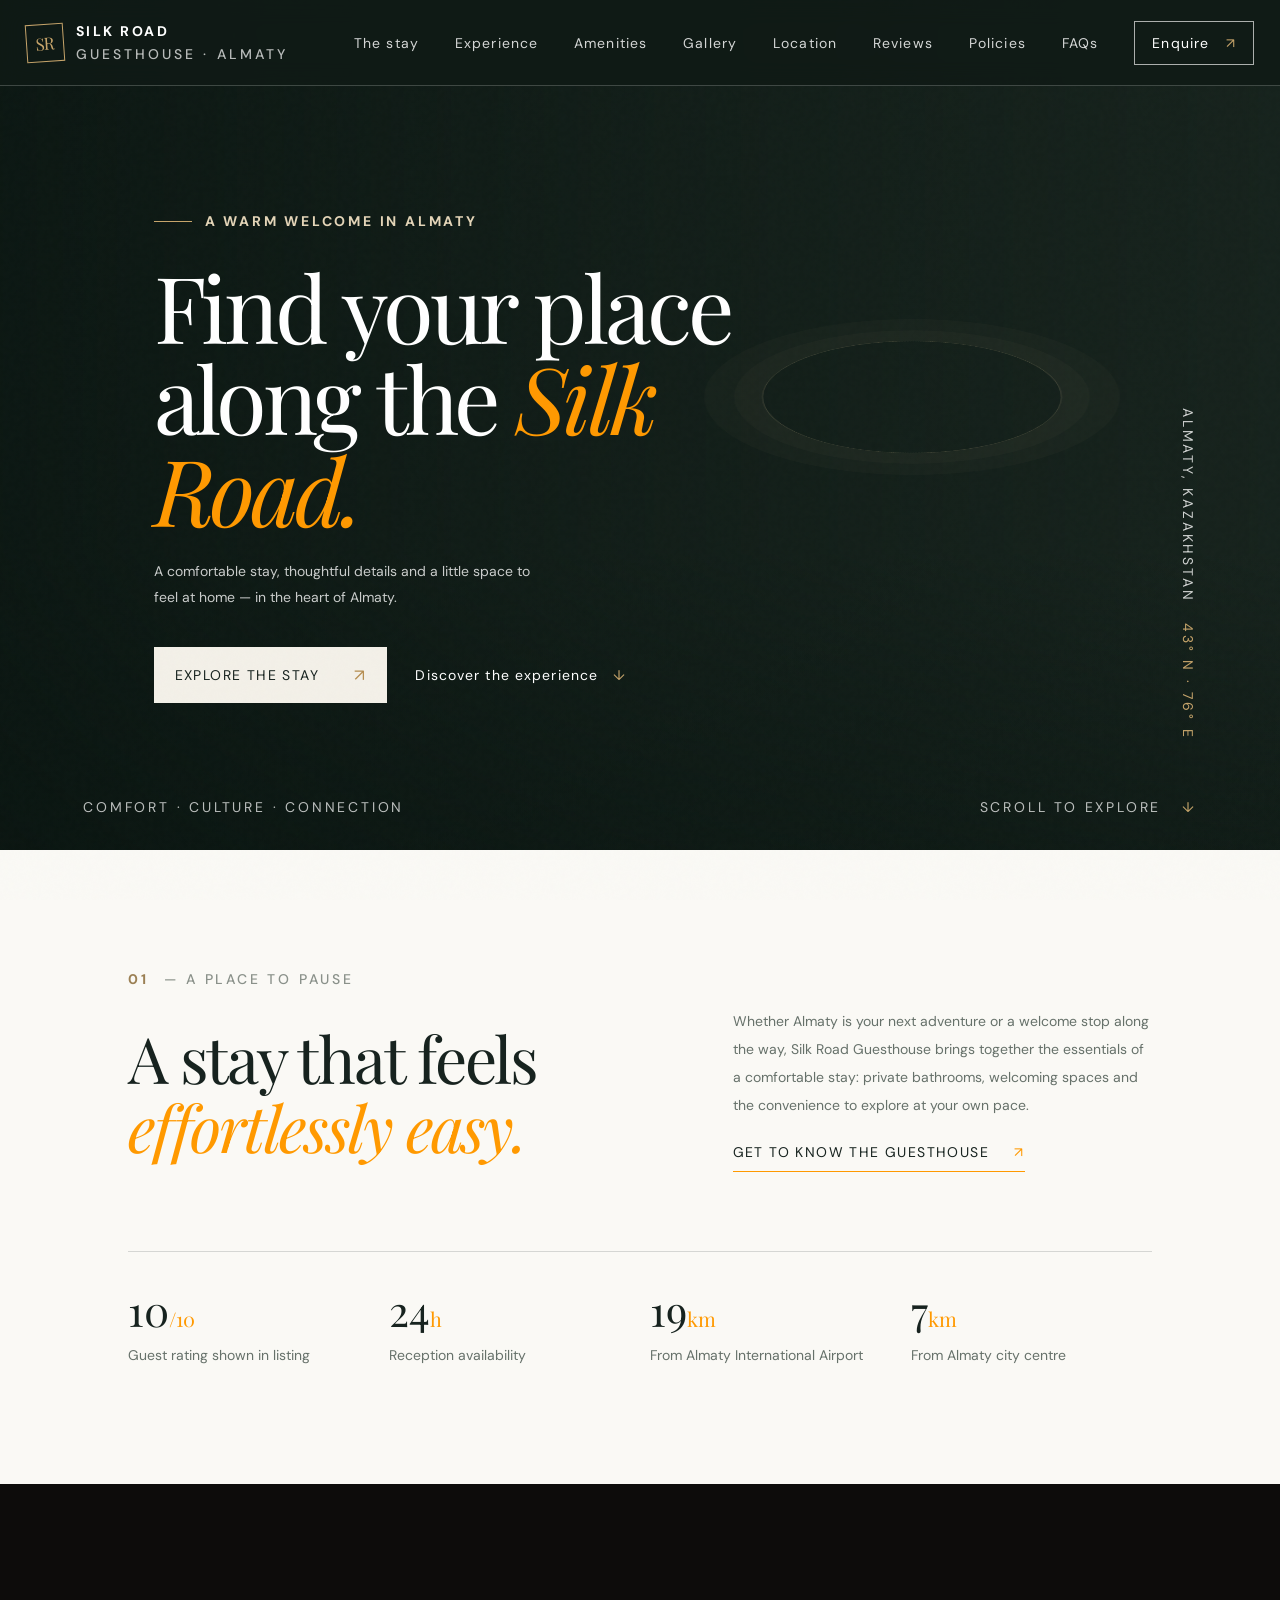
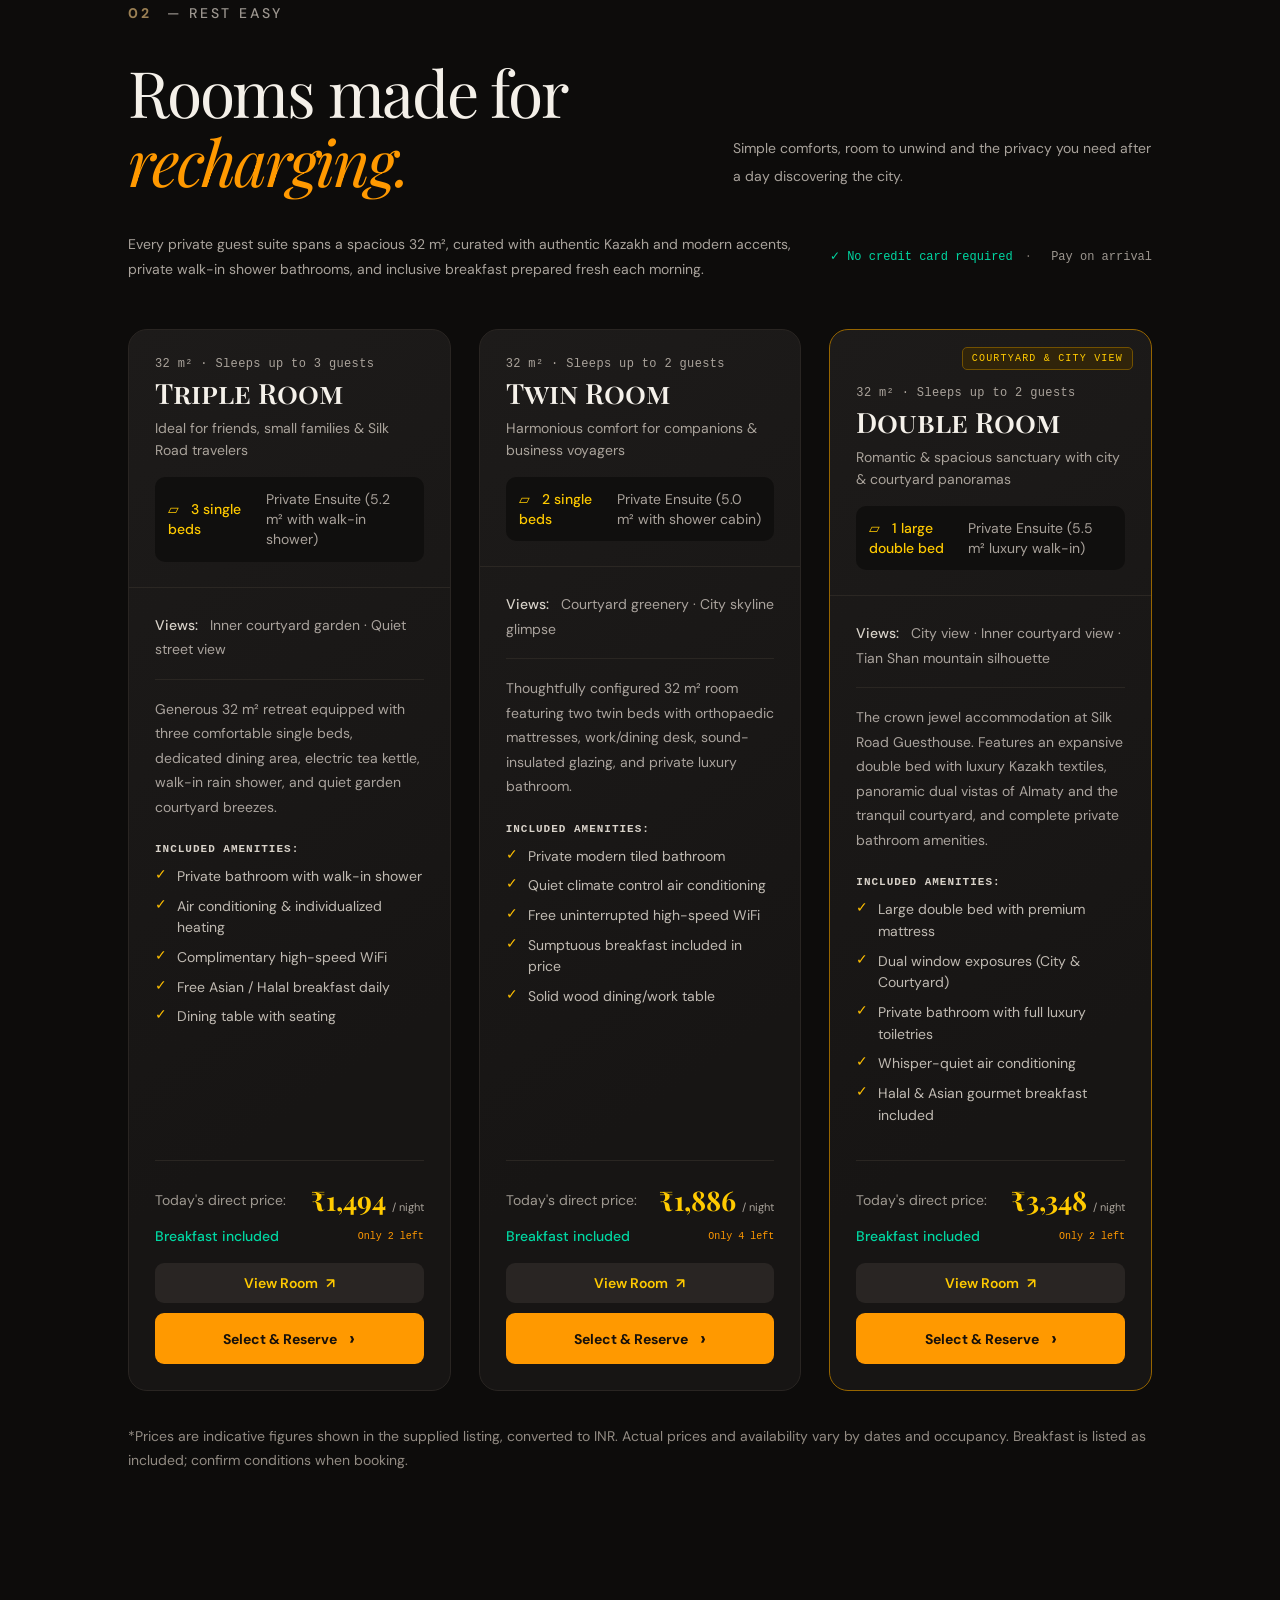
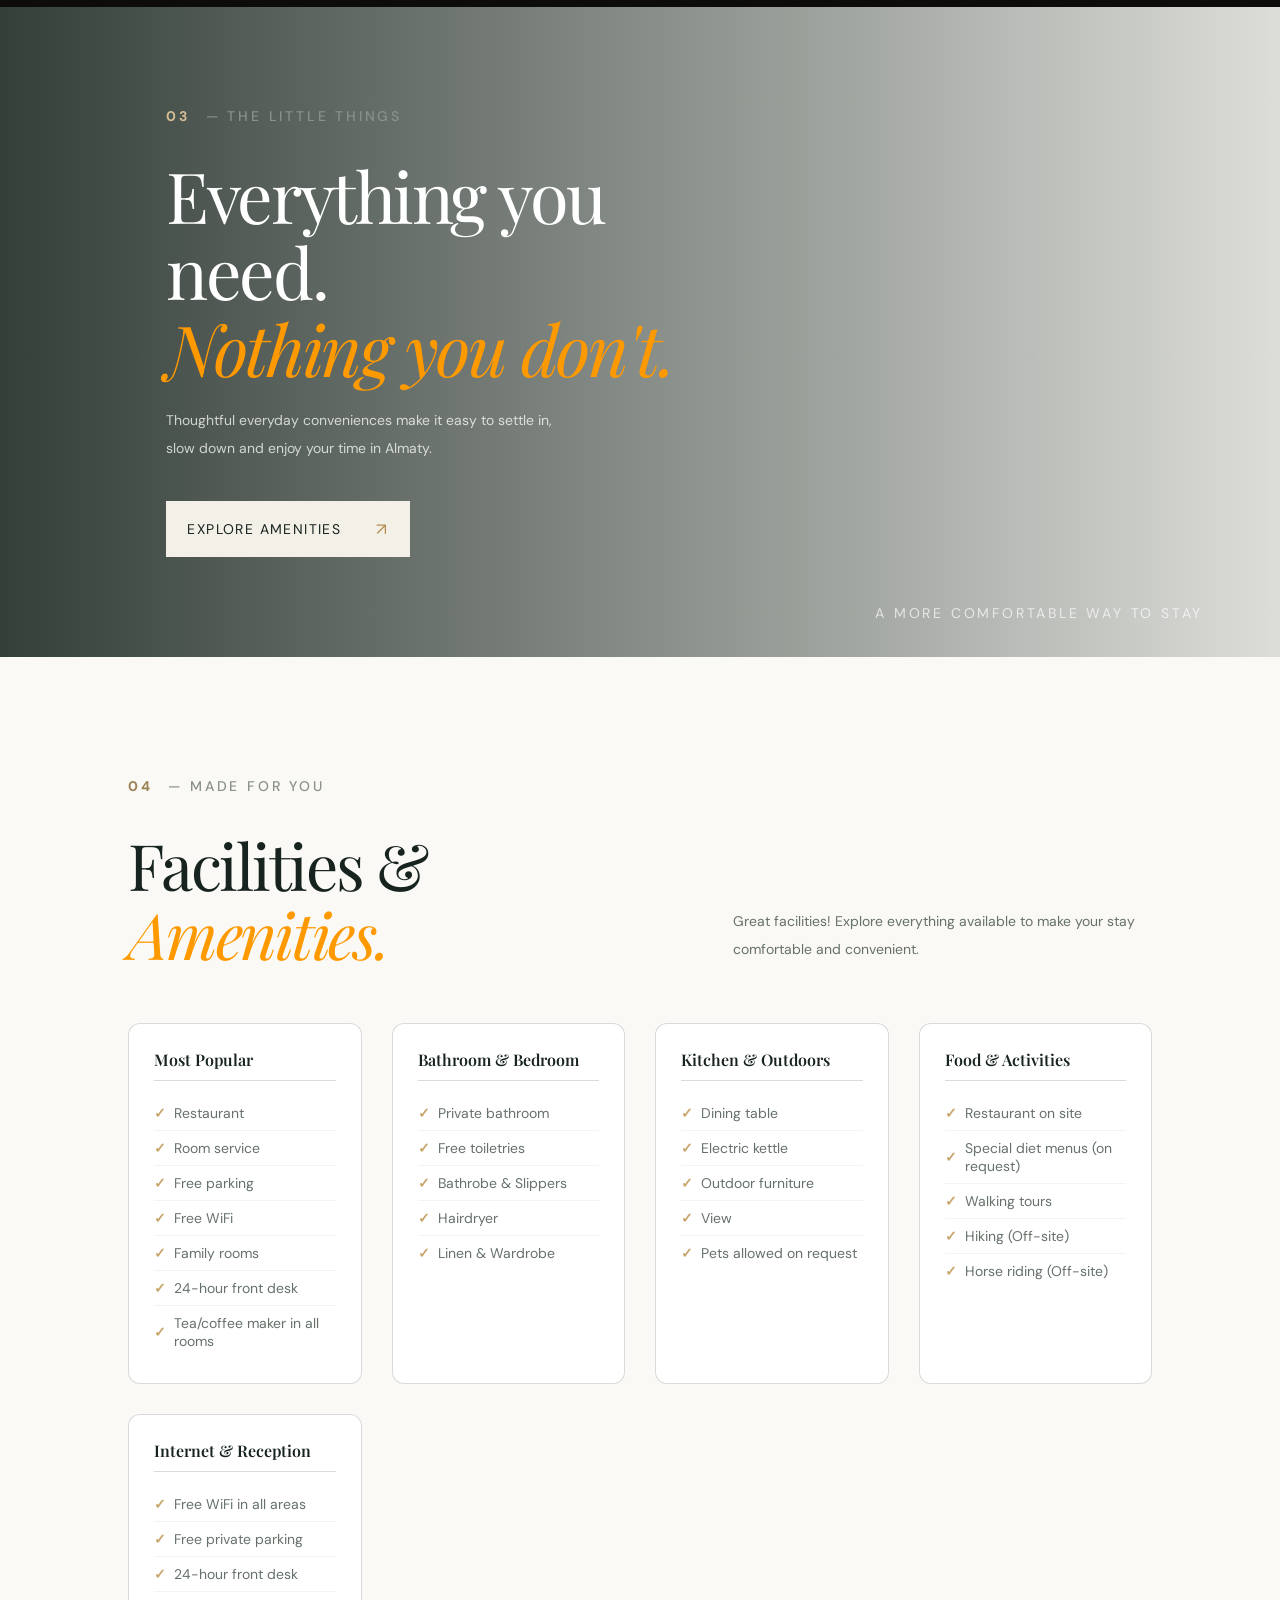
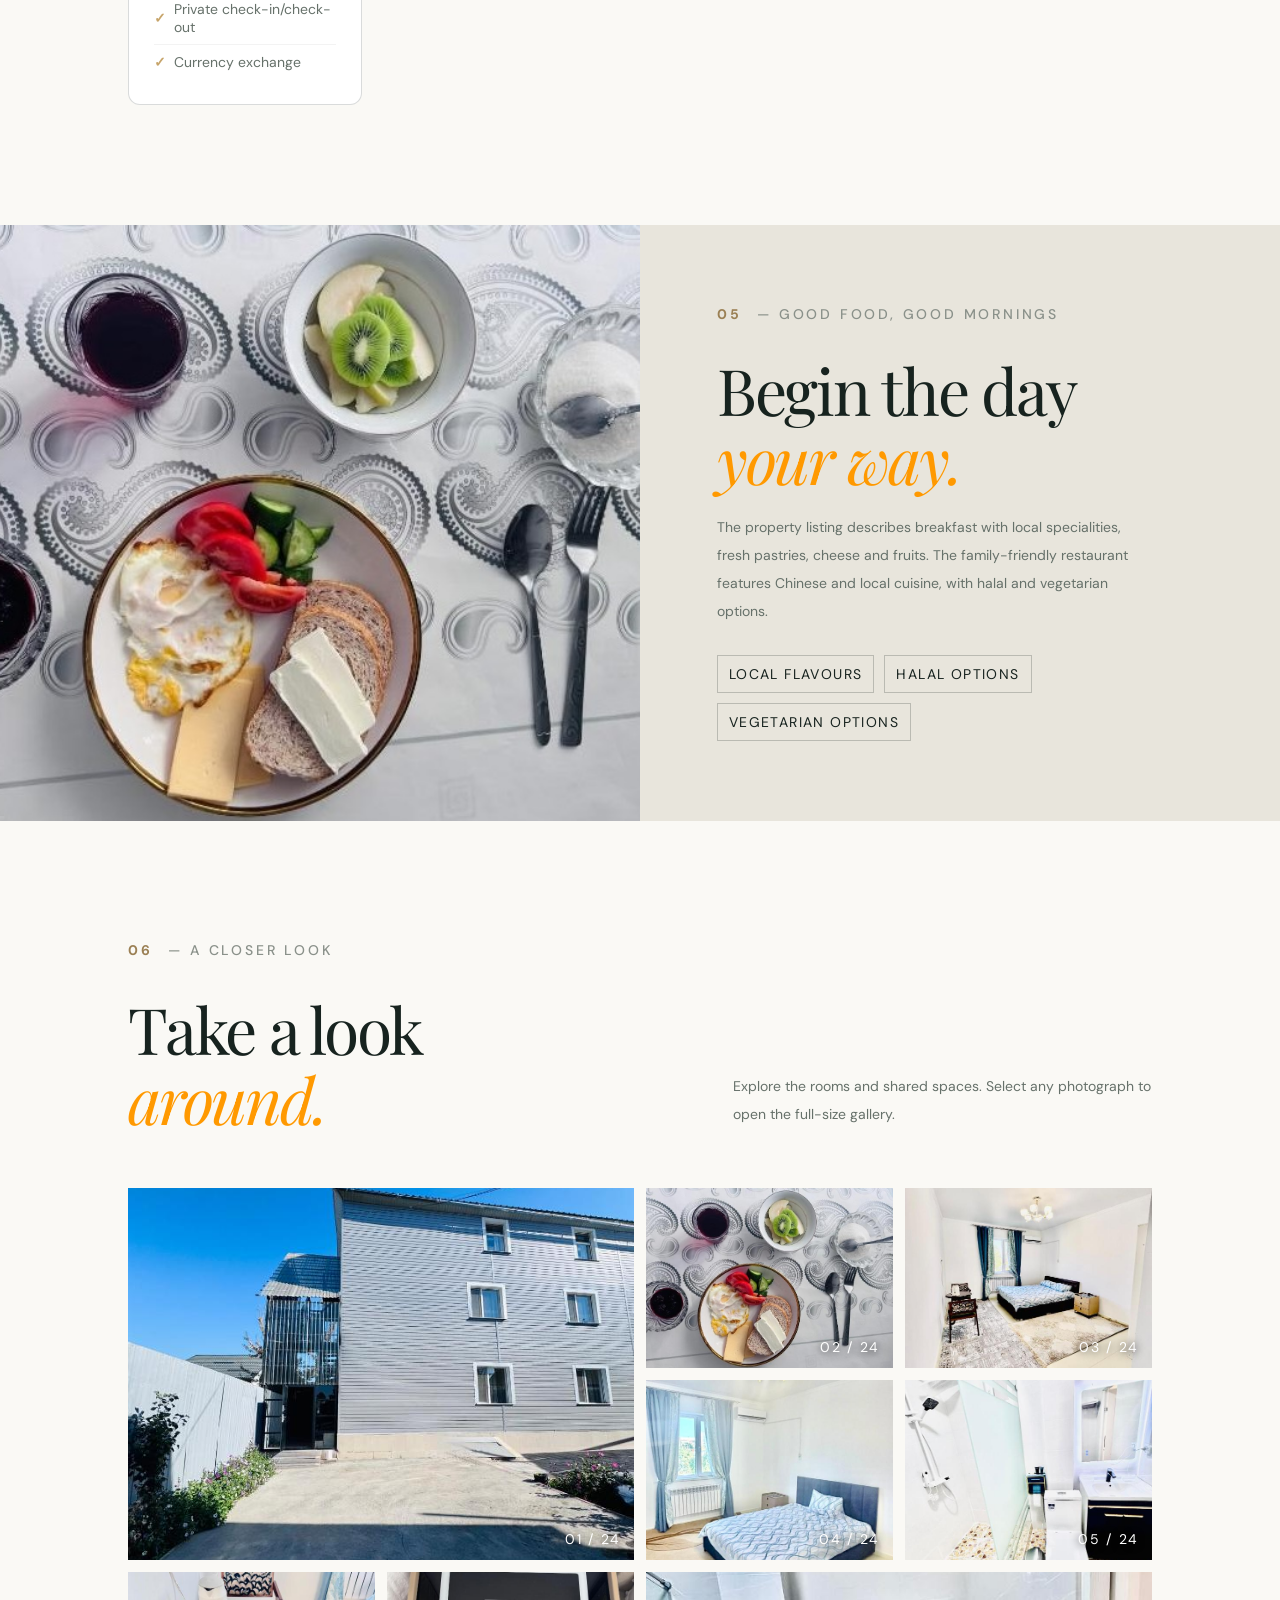
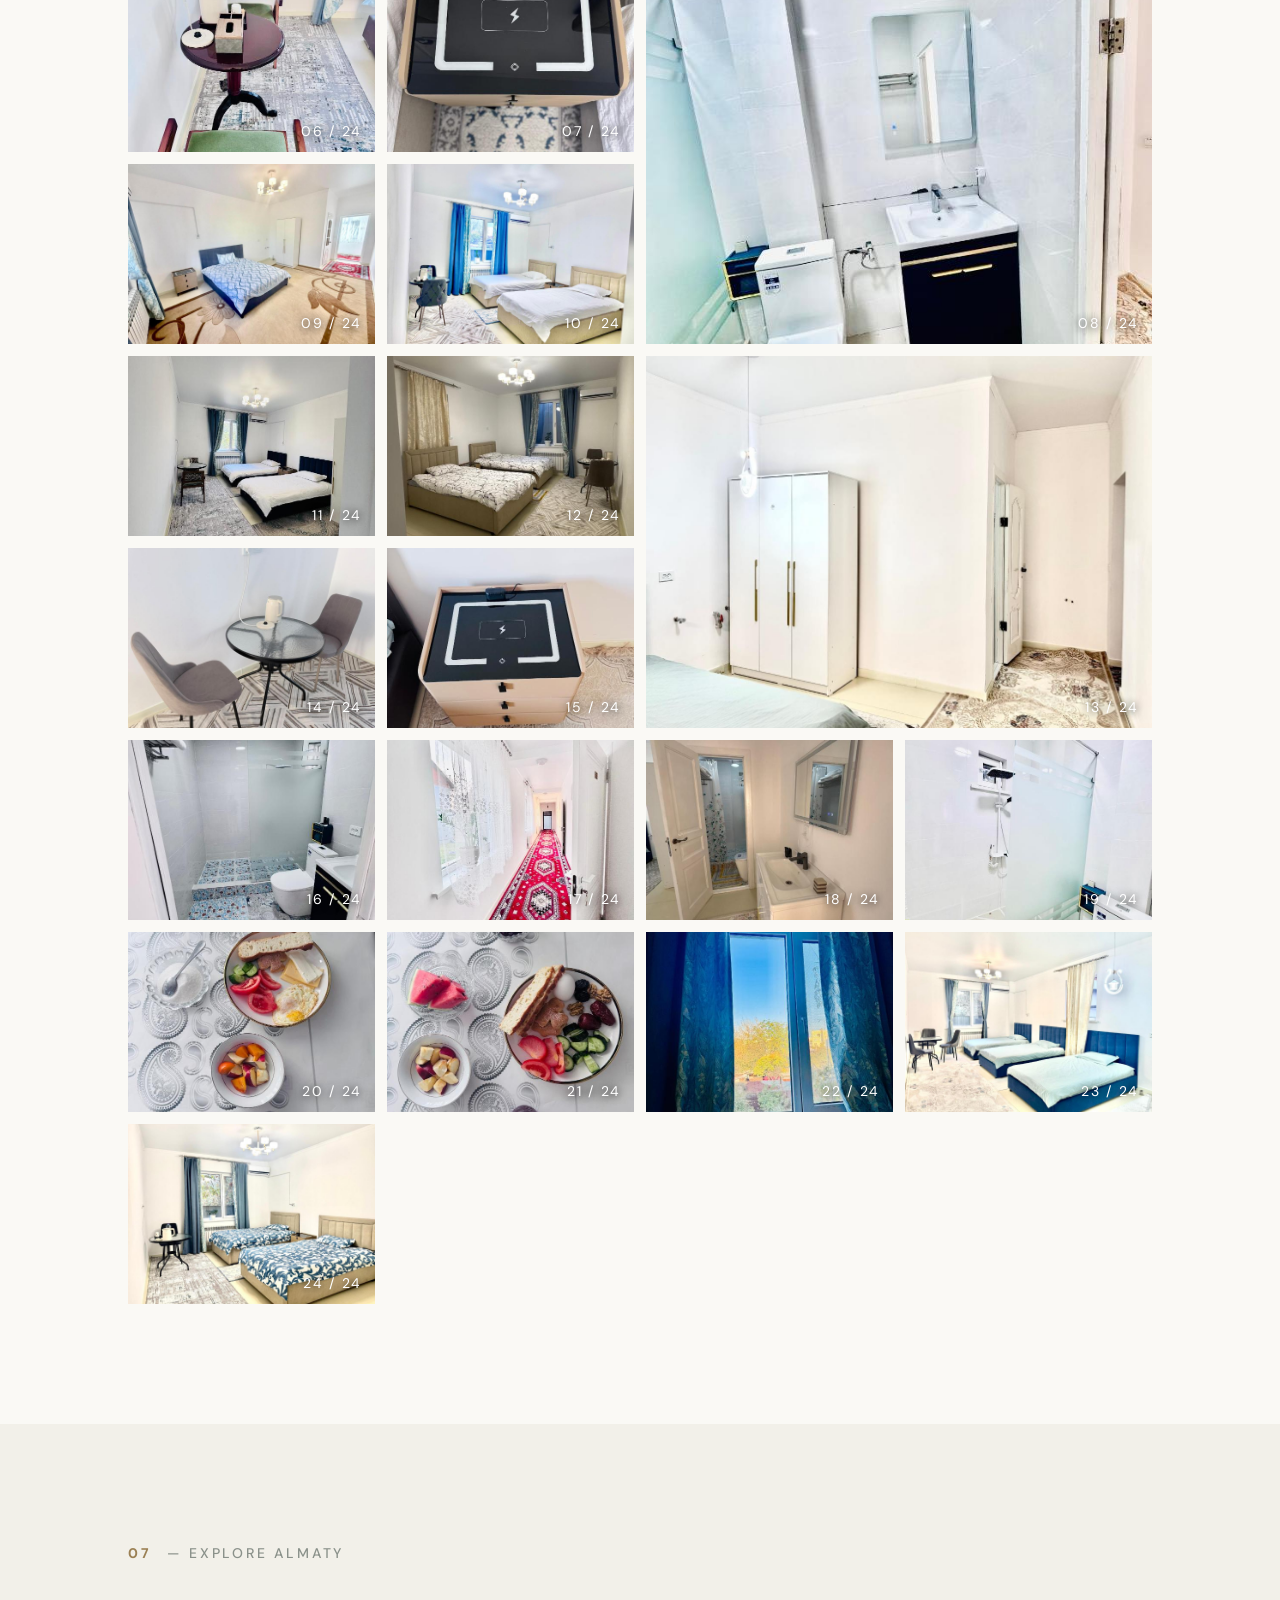
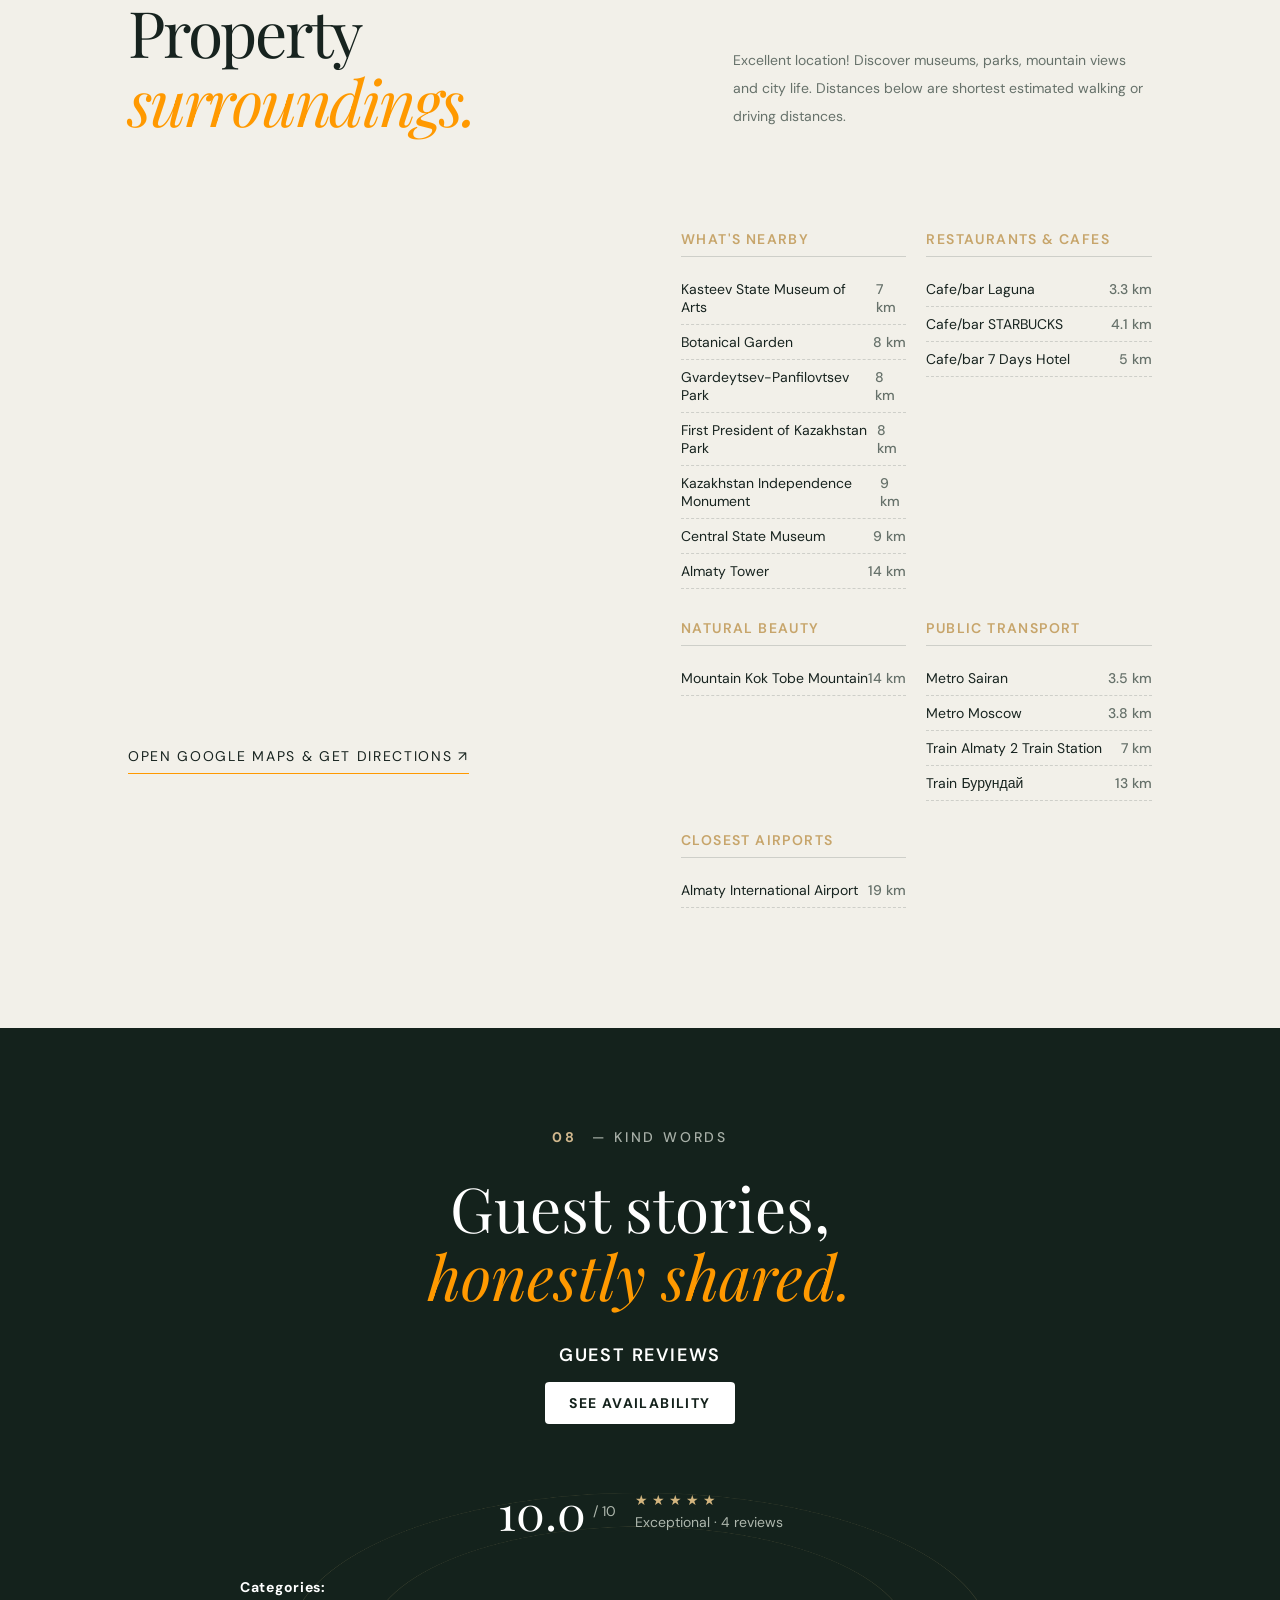
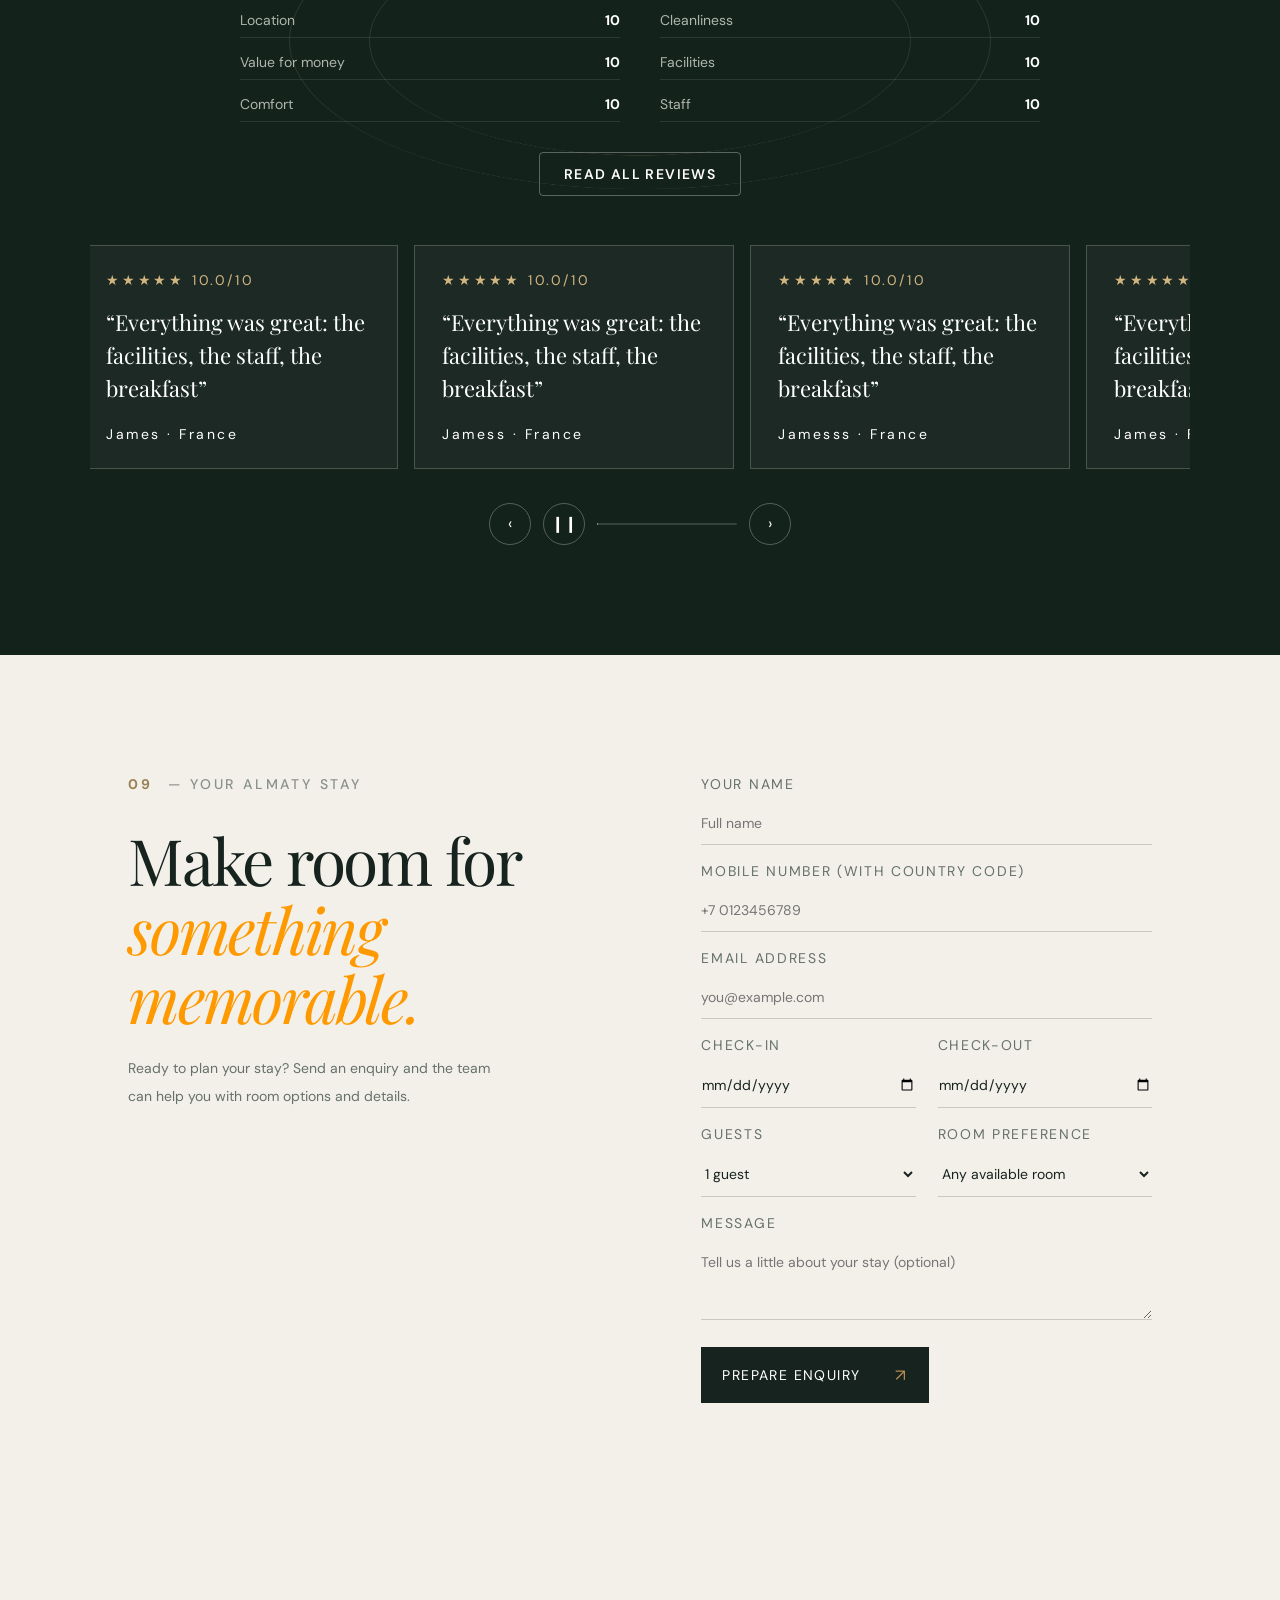
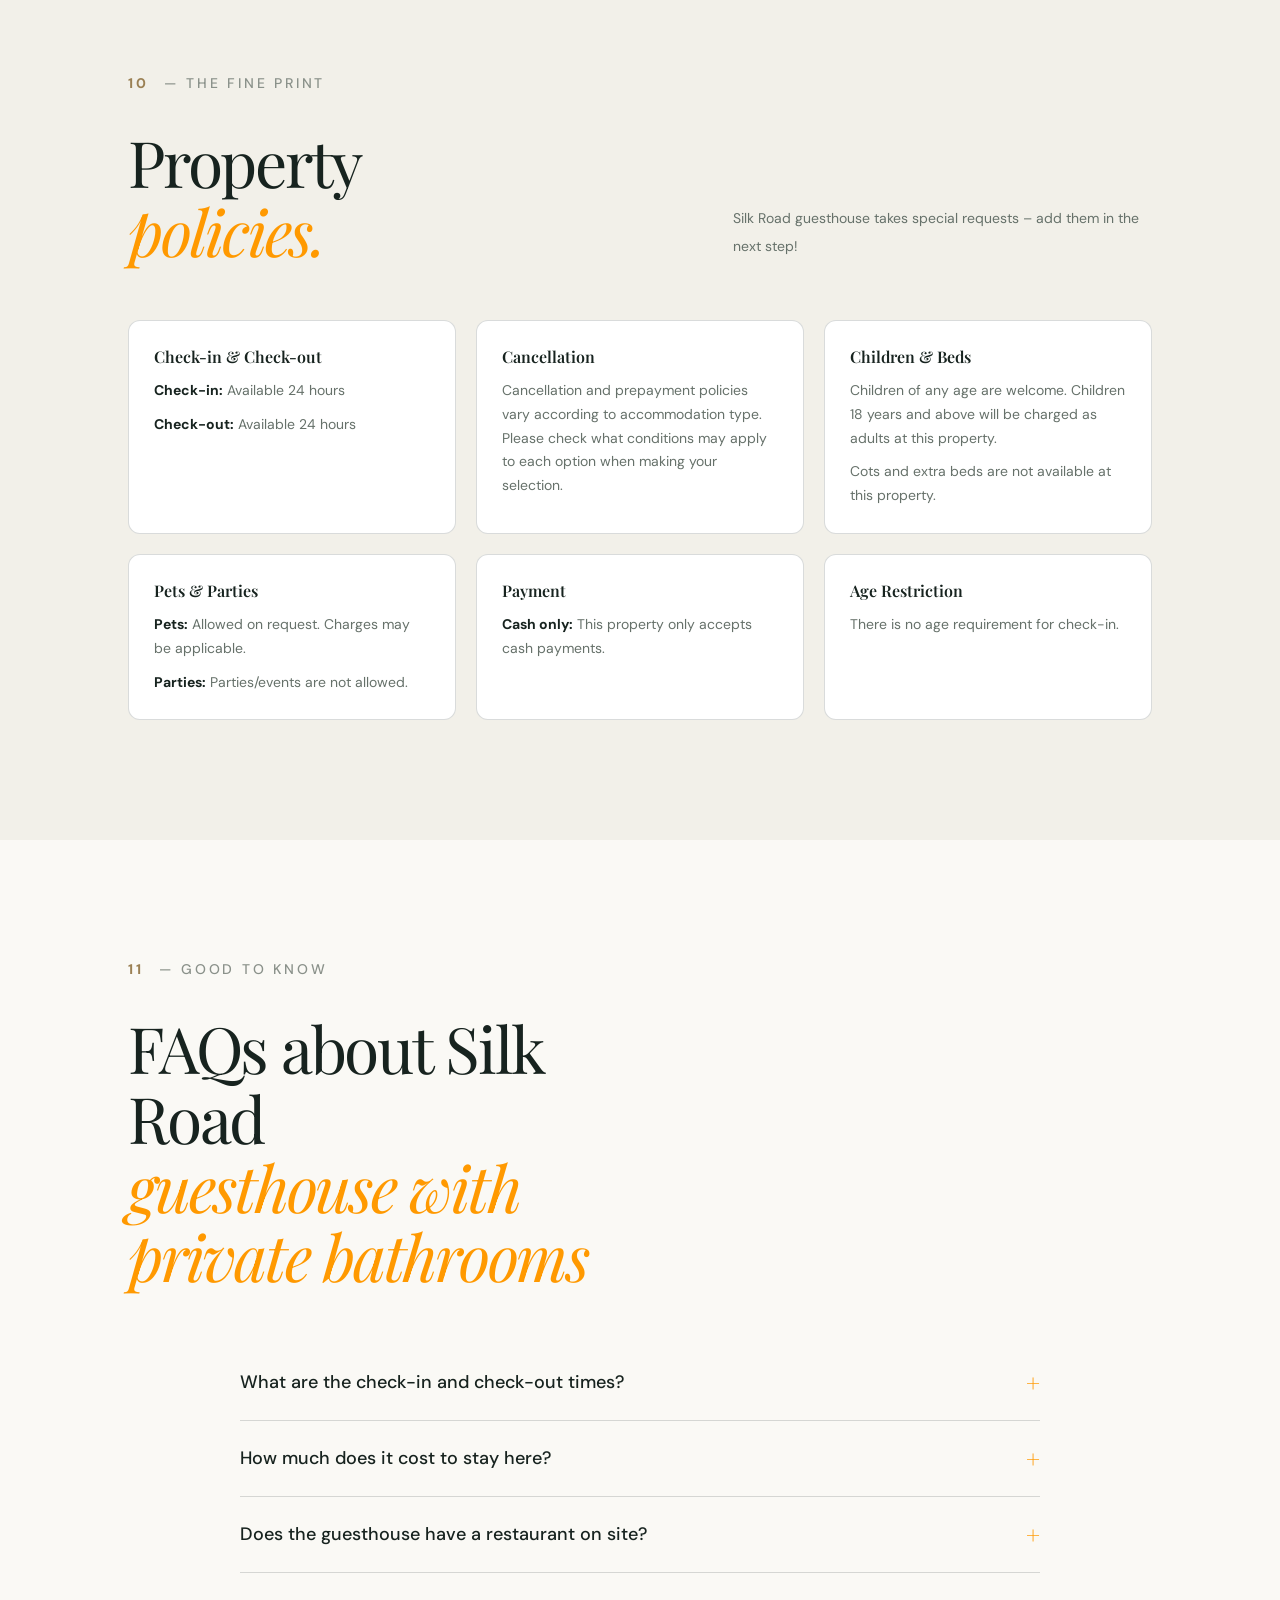
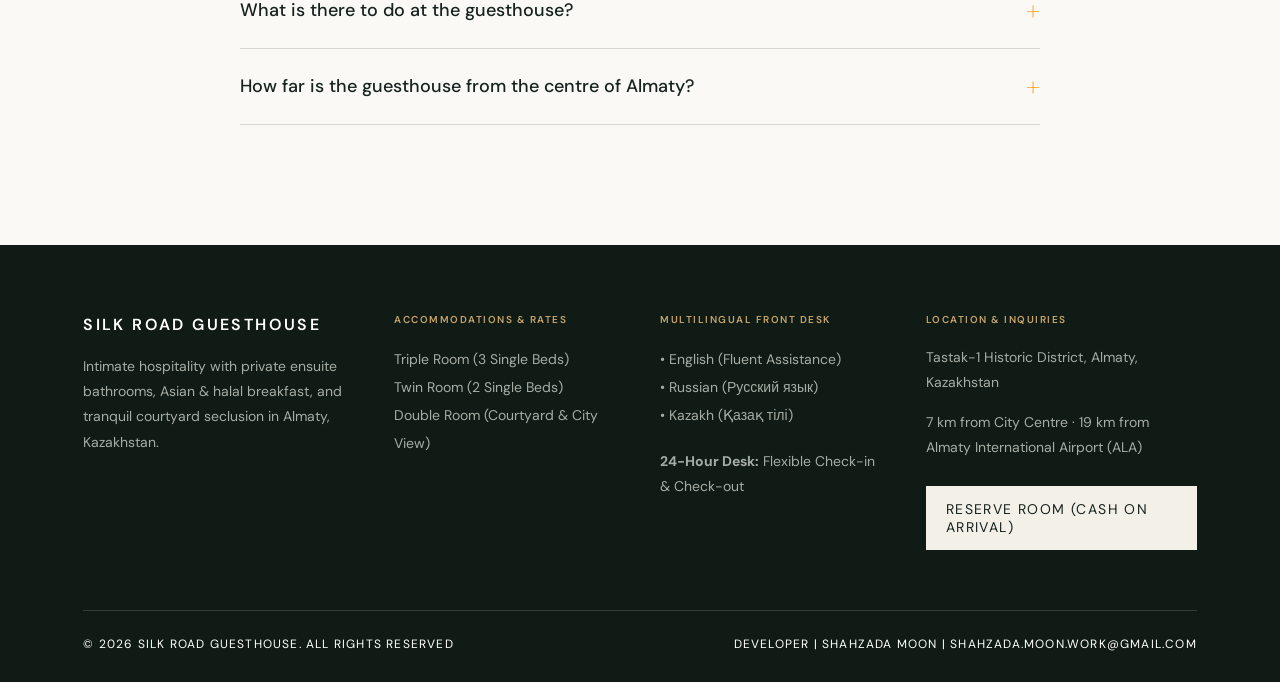
==== index.html @ f5fdb79e "Adding Files" ====
<!DOCTYPE html>
<html lang="en">
<head>
  <meta charset="UTF-8">
  <meta name="viewport" content="width=device-width, initial-scale=1.0">
  <meta name="theme-color" content="#101b18">
  <meta name="description" content="Discover Silk Road Guesthouse in Almaty — comfortable rooms, private bathrooms, breakfast, free Wi-Fi and private parking.">
  <title>Silk Road Guesthouse | Almaty, Kazakhstan</title>
  <link rel="preconnect" href="https://fonts.googleapis.com">
  <link rel="preconnect" href="https://fonts.gstatic.com" crossorigin>
  <link href="https://fonts.googleapis.com/css2?family=DM+Sans:wght@400;500;600;700&family=Playfair+Display:wght@400;500;600;700&display=swap" rel="stylesheet">
  <link rel="stylesheet" href="assets/style.css">
</head>
<body>
  <div class="preloader" aria-hidden="true"><span class="loader-mark">SR</span><span class="loader-line"></span></div>
  <div class="grain" aria-hidden="true"></div>
  
  <header class="site-header" id="top">
    <a class="brand" href="#top" aria-label="Silk Road Guesthouse Home">
      <span class="brand-mark">SR</span><span class="brand-name">SILK ROAD<small>GUESTHOUSE · ALMATY</small></span>
    </a>
    <button class="menu-toggle" aria-label="Open navigation" aria-expanded="false"><span></span><span></span></button>
    <nav class="main-nav">
      <a href="#stay">The stay</a><a href="#experience">Experience</a><a href="#amenities">Amenities</a><a href="#gallery">Gallery</a><a href="#location">Location</a><a href="#reviews">Reviews</a><a href="#policies">Policies</a><a href="#faq">FAQs</a>
      <a class="nav-cta" href="#booking">Enquire <span>↗</span></a>
    </nav>
  </header>

  <main>
    <!-- HERO -->
    <section class="hero">
      <div class="hero-image" role="img" aria-label="Warm, welcoming boutique hotel interior"></div>
      <div class="hero-shade"></div>
      <div class="hero-content reveal">
        <p class="eyebrow"><span class="eyebrow-line"></span> A WARM WELCOME IN ALMATY</p>
        <h1>Find your place<br>along the <em>Silk Road.</em></h1>
        <p class="hero-copy">A comfortable stay, thoughtful details and a little space to feel at home — in the heart of Almaty.</p>
        <div class="hero-actions">
          <a class="button button-light" href="#stay">Explore the stay <span>↗</span></a>
          <a class="text-link" href="#experience">Discover the experience <span>↓</span></a>
        </div>
      </div>
      <div class="hero-side-note">ALMATY, KAZAKHSTAN <span>43° N · 76° E</span></div>
      <div class="hero-bottom">
        <span>COMFORT · CULTURE · CONNECTION</span>
        <a href="#stay" class="scroll-cue">SCROLL TO EXPLORE <span>↓</span></a>
      </div>
      <div class="hero-orb" aria-hidden="true"></div>
    </section>

    <!-- INTRO -->
    <section class="intro section-pad">
      <div class="section-index reveal">01 <span>— A PLACE TO PAUSE</span></div>
      <div class="intro-grid">
        <h2 class="reveal">A stay that feels<br><em>effortlessly easy.</em></h2>
        <div class="intro-text reveal">
          <p>Whether Almaty is your next adventure or a welcome stop along the way, Silk Road Guesthouse brings together the essentials of a comfortable stay: private bathrooms, welcoming spaces and the convenience to explore at your own pace.</p>
          <a href="#stay" class="underlined-link">Get to know the guesthouse <span>↗</span></a>
        </div>
      </div>
      <div class="intro-stats reveal">
        <div><strong>10<span>/10</span></strong><small>Guest rating shown in listing</small></div>
        <div><strong>24<span>h</span></strong><small>Reception availability</small></div>
        <div><strong>19<span>km</span></strong><small>From Almaty International Airport</small></div>
        <div><strong>7<span>km</span></strong><small>From Almaty city centre</small></div>
      </div>
    </section>

    <!-- STAY -->
    <section class="stay-section section-pad" id="stay">
      <div class="section-heading reveal">
        <div><div class="section-index">02 <span>— REST EASY</span></div><h2>Rooms made for<br><em>recharging.</em></h2></div>
        <p>Simple comforts, room to unwind and the privacy you need after a day discovering the city.</p>
      </div>
      <div class="rooms-intro-line reveal">
        <p>Every private guest suite spans a spacious 32 m², curated with authentic Kazakh and modern accents, private walk-in shower bathrooms, and inclusive breakfast prepared fresh each morning.</p>
        <span><b>✓ No credit card required</b><i>·</i> Pay on arrival</span>
      </div>
      <div class="suite-grid">
        <article class="suite-card reveal" data-room-card="Triple Room">
          <div class="suite-card-top">
            <div class="suite-meta">32 m² · Sleeps up to 3 guests</div>
            <h3>Triple Room</h3>
            <p class="suite-tagline">Ideal for friends, small families &amp; Silk Road travelers</p>
            <div class="suite-bed"><b>▱ &nbsp; 3 single beds</b><span>Private Ensuite (5.2 m² with walk-in shower)</span></div>
          </div>
          <div class="suite-card-body">
            <p class="suite-views"><b>Views:</b> Inner courtyard garden · Quiet street view</p>
            <p>Generous 32 m² retreat equipped with three comfortable single beds, dedicated dining area, electric tea kettle, walk-in rain shower, and quiet garden courtyard breezes.</p>
            <h4>Included amenities:</h4>
            <ul><li>Private bathroom with walk-in shower</li><li>Air conditioning &amp; individualized heating</li><li>Complimentary high-speed WiFi</li><li>Free Asian / Halal breakfast daily</li><li>Dining table with seating</li></ul>
            <div class="suite-price-row"><span>Today's direct price:</span><strong>₹1,494 <small>/ night</small></strong></div>
            <div class="suite-availability"><b>Breakfast included</b><span>Only 2 left</span></div>
            <button type="button" class="suite-view-room" data-room="triple-room">View Room <span>↗</span></button>
            <a href="#booking" class="suite-reserve" data-reserve="Triple Room">Select &amp; Reserve <span>›</span></a>
          </div>
        </article>

        <article class="suite-card reveal" data-room-card="Twin Room">
          <div class="suite-card-top">
            <div class="suite-meta">32 m² · Sleeps up to 2 guests</div>
            <h3>Twin Room</h3>
            <p class="suite-tagline">Harmonious comfort for companions &amp; business voyagers</p>
            <div class="suite-bed"><b>▱ &nbsp; 2 single beds</b><span>Private Ensuite (5.0 m² with shower cabin)</span></div>
          </div>
          <div class="suite-card-body">
            <p class="suite-views"><b>Views:</b> Courtyard greenery · City skyline glimpse</p>
            <p>Thoughtfully configured 32 m² room featuring two twin beds with orthopaedic mattresses, work/dining desk, sound-insulated glazing, and private luxury bathroom.</p>
            <h4>Included amenities:</h4>
            <ul><li>Private modern tiled bathroom</li><li>Quiet climate control air conditioning</li><li>Free uninterrupted high-speed WiFi</li><li>Sumptuous breakfast included in price</li><li>Solid wood dining/work table</li></ul>
            <div class="suite-price-row"><span>Today's direct price:</span><strong>₹1,886 <small>/ night</small></strong></div>
            <div class="suite-availability"><b>Breakfast included</b><span>Only 4 left</span></div>
            <button type="button" class="suite-view-room" data-room="twin-room">View Room <span>↗</span></button>
            <a href="#booking" class="suite-reserve" data-reserve="Twin Room">Select &amp; Reserve <span>›</span></a>
          </div>
        </article>

        <article class="suite-card suite-featured reveal" data-room-card="Double Room">
          <div class="suite-ribbon">Courtyard &amp; City View</div>
          <div class="suite-card-top">
            <div class="suite-meta">32 m² · Sleeps up to 2 guests</div>
            <h3>Double Room</h3>
            <p class="suite-tagline">Romantic &amp; spacious sanctuary with city &amp; courtyard panoramas</p>
            <div class="suite-bed"><b>▱ &nbsp; 1 large double bed</b><span>Private Ensuite (5.5 m² luxury walk-in)</span></div>
          </div>
          <div class="suite-card-body">
            <p class="suite-views"><b>Views:</b> City view · Inner courtyard view · Tian Shan mountain silhouette</p>
            <p>The crown jewel accommodation at Silk Road Guesthouse. Features an expansive double bed with luxury Kazakh textiles, panoramic dual vistas of Almaty and the tranquil courtyard, and complete private bathroom amenities.</p>
            <h4>Included amenities:</h4>
            <ul><li>Large double bed with premium mattress</li><li>Dual window exposures (City &amp; Courtyard)</li><li>Private bathroom with full luxury toiletries</li><li>Whisper-quiet air conditioning</li><li>Halal &amp; Asian gourmet breakfast included</li></ul>
            <div class="suite-price-row"><span>Today's direct price:</span><strong>₹3,348 <small>/ night</small></strong></div>
            <div class="suite-availability"><b>Breakfast included</b><span>Only 2 left</span></div>
            <button type="button" class="suite-view-room" data-room="double-room">View Room <span>↗</span></button>
            <a href="#booking" class="suite-reserve" data-reserve="Double Room">Select &amp; Reserve <span>›</span></a>
          </div>
        </article>
      </div>
      
      <dialog class="suite-dialog" id="suite-dialog">
        <button class="suite-dialog-close" type="button" aria-label="Close preview">×</button>
        <div class="suite-dialog-kicker">SILK ROAD GUESTHOUSE · ROOM PREVIEW</div>
        <h3 id="suite-dialog-title">Room preview</h3>
        <img id="suite-dialog-image" class="suite-dialog-image" src="" alt="Room view">
        <p id="suite-dialog-copy">Explore the room layout.</p>
        <button class="suite-dialog-reserve" type="button" id="suite-dialog-reserve">Select this room</button>
      </dialog>
      <p class="fine-print">*Prices are indicative figures shown in the supplied listing, converted to INR. Actual prices and availability vary by dates and occupancy. Breakfast is listed as included; confirm conditions when booking.</p>
    </section>

    <!-- EXPERIENCE -->
    <section class="feature-band" id="experience">
      <div class="feature-image"></div>
      <div class="feature-overlay"></div>
      <div class="feature-content reveal">
        <div class="section-index">03 <span>— THE LITTLE THINGS</span></div>
        <h2>Everything you need.<br><em>Nothing you don't.</em></h2>
        <p>Thoughtful everyday conveniences make it easy to settle in, slow down and enjoy your time in Almaty.</p>
        <a class="button button-light" href="#amenities">Explore amenities <span>↗</span></a>
      </div>
      <div class="feature-caption">A MORE COMFORTABLE WAY TO STAY</div>
    </section>

    <!-- AMENITIES (Detailed List) -->
    <section class="amenities section-pad" id="amenities">
      <div class="section-heading reveal">
        <div><div class="section-index">04 <span>— MADE FOR YOU</span></div><h2>Facilities &<br><em>Amenities.</em></h2></div>
        <p>Great facilities! Explore everything available to make your stay comfortable and convenient.</p>
      </div>
      
      <div class="facilities-grid">
        <!-- Most Popular -->
        <div class="facility-group reveal">
          <h3>Most Popular</h3>
          <ul>
            <li>Restaurant</li>
            <li>Room service</li>
            <li>Free parking</li>
            <li>Free WiFi</li>
            <li>Family rooms</li>
            <li>24-hour front desk</li>
            <li>Tea/coffee maker in all rooms</li>
          </ul>
        </div>

        <!-- Bathroom & Bedroom -->
        <div class="facility-group reveal">
          <h3>Bathroom & Bedroom</h3>
          <ul>
            <li>Private bathroom</li>
            <li>Free toiletries</li>
            <li>Bathrobe & Slippers</li>
            <li>Hairdryer</li>
            <li>Linen & Wardrobe</li>
          </ul>
        </div>

        <!-- Kitchen & Outdoors -->
        <div class="facility-group reveal">
          <h3>Kitchen & Outdoors</h3>
          <ul>
            <li>Dining table</li>
            <li>Electric kettle</li>
            <li>Outdoor furniture</li>
            <li>View</li>
            <li>Pets allowed on request</li>
          </ul>
        </div>

        <!-- Activities & Food -->
        <div class="facility-group reveal">
          <h3>Food & Activities</h3>
          <ul>
            <li>Restaurant on site</li>
            <li>Special diet menus (on request)</li>
            <li>Walking tours</li>
            <li>Hiking (Off-site)</li>
            <li>Horse riding (Off-site)</li>
          </ul>
        </div>

        <!-- Reception & Internet -->
        <div class="facility-group reveal">
          <h3>Internet & Reception</h3>
          <ul>
            <li>Free WiFi in all areas</li>
            <li>Free private parking</li>
            <li>24-hour front desk</li>
            <li>Private check-in/check-out</li>
            <li>Currency exchange</li>
          </ul>
        </div>
      </div>
    </section>

    <!-- DINING -->
    <section class="dining">
      <div class="dining-photo"></div>
      <div class="dining-copy reveal">
        <div class="section-index">05 <span>— GOOD FOOD, GOOD MORNINGS</span></div>
        <h2>Begin the day<br><em>your way.</em></h2>
        <p>The property listing describes breakfast with local specialities, fresh pastries, cheese and fruits. The family-friendly restaurant features Chinese and local cuisine, with halal and vegetarian options.</p>
        <div class="dining-tags"><span>LOCAL FLAVOURS</span><span>HALAL OPTIONS</span><span>VEGETARIAN OPTIONS</span></div>
      </div>
    </section>

    <!-- GALLERY -->
    <section class="gallery-section section-pad" id="gallery">
      <div class="section-heading reveal">
        <div><div class="section-index">06 <span>— A CLOSER LOOK</span></div><h2>Take a look<br><em>around.</em></h2></div>
        <p>Explore the rooms and shared spaces. Select any photograph to open the full-size gallery.</p>
      </div>
      <div class="photo-gallery" id="photo-gallery" aria-label="Guesthouse photo gallery"></div>
    </section>

    <div class="lightbox" id="gallery-lightbox" aria-hidden="true">
      <button class="lightbox-close" aria-label="Close gallery">×</button>
      <button class="lightbox-prev" aria-label="Previous image">‹</button>
      <img src="" alt="Guesthouse photograph" id="lightbox-image">
      <button class="lightbox-next" aria-label="Next image">›</button>
      <div class="lightbox-count" id="lightbox-count"></div>
    </div>
    
    <!-- LOCATION (Updated Surroundings) -->
    <section class="location-section section-pad" id="location">
      <div class="section-heading reveal">
        <div><div class="section-index">07 <span>— EXPLORE ALMATY</span></div><h2>Property<br><em>surroundings.</em></h2></div>
        <p>Excellent location! Discover museums, parks, mountain views and city life. Distances below are shortest estimated walking or driving distances.</p>
      </div>
      
      <div class="location-layout">
        <div class="live-map reveal">
          <iframe title="Google Maps search for Silk Road Guesthouse in Almaty" src="https://www.google.com/maps?q=Silk+Road+guesthouse+with+private+bathrooms,+Almaty,+Kazakhstan&output=embed" loading="lazy" referrerpolicy="no-referrer-when-downgrade" allowfullscreen></iframe>
          <a class="map-directions" href="https://www.google.com/maps/search/?api=1&query=Silk+Road+guesthouse+with+private+bathrooms%2C+Almaty%2C+Kazakhstan" target="_blank" rel="noopener">Open Google Maps & get directions ↗</a>
        </div>
        
        <div class="surroundings-grid reveal">
          <div class="surroundings-category">
            <h3>What's nearby</h3>
            <ul>
              <li><span>Kasteev State Museum of Arts</span> <b>7 km</b></li>
              <li><span>Botanical Garden</span> <b>8 km</b></li>
              <li><span>Gvardeytsev-Panfilovtsev Park</span> <b>8 km</b></li>
              <li><span>First President of Kazakhstan Park</span> <b>8 km</b></li>
              <li><span>Kazakhstan Independence Monument</span> <b>9 km</b></li>
              <li><span>Central State Museum</span> <b>9 km</b></li>
              <li><span>Almaty Tower</span> <b>14 km</b></li>
            </ul>
          </div>
          
          <div class="surroundings-category">
            <h3>Restaurants & cafes</h3>
            <ul>
              <li><span>Cafe/bar Laguna</span> <b>3.3 km</b></li>
              <li><span>Cafe/bar STARBUCKS</span> <b>4.1 km</b></li>
              <li><span>Cafe/bar 7 Days Hotel</span> <b>5 km</b></li>
            </ul>
          </div>

          <div class="surroundings-category">
            <h3>Natural beauty</h3>
            <ul>
              <li><span>Mountain Kok Tobe Mountain</span> <b>14 km</b></li>
            </ul>
          </div>

          <div class="surroundings-category">
            <h3>Public transport</h3>
            <ul>
              <li><span>Metro Sairan</span> <b>3.5 km</b></li>
              <li><span>Metro Moscow</span> <b>3.8 km</b></li>
              <li><span>Train Almaty 2 Train Station</span> <b>7 km</b></li>
              <li><span>Train Бурундай</span> <b>13 km</b></li>
            </ul>
          </div>

          <div class="surroundings-category">
            <h3>Closest airports</h3>
            <ul>
              <li><span>Almaty International Airport</span> <b>19 km</b></li>
            </ul>
          </div>
        </div>
      </div>
    </section>

    <!-- REVIEWS -->
    <section class="review-section" id="reviews">
      <div class="reviews-wrap">
        <div class="reviews-heading reveal">
          <div class="section-index">08 <span>— KIND WORDS</span></div>
          <h2>Guest stories,<br><em>honestly shared.</em></h2>
          <h3 style="font:600 18px/1.2 var(--sans); letter-spacing:0.1em; text-transform:uppercase; margin:35px 0 15px; color:#fff;">Guest reviews</h3>
          <a href="#booking" class="review-book-btn">See availability</a>
          
          <div class="review-summary">
            <strong id="review-average">10</strong><span>/ 10</span>
            <div>
              <div class="stars">★★★★★</div>
              <small id="review-total">Exceptional · 2 reviews</small>
            </div>
          </div>

          <div class="review-categories">
            <div class="category-title">Categories:</div>
            <div class="category-grid">
              <div class="review-category"><span class="category-name">Location</span><span class="category-score">10</span></div>
              <div class="review-category"><span class="category-name">Cleanliness</span><span class="category-score">10</span></div>
              <div class="review-category"><span class="category-name">Value for money</span><span class="category-score">10</span></div>
              <div class="review-category"><span class="category-name">Facilities</span><span class="category-score">10</span></div>
              <div class="review-category"><span class="category-name">Comfort</span><span class="category-score">10</span></div>
              <div class="review-category"><span class="category-name">Staff</span><span class="category-score">10</span></div>
            </div>
          </div>

          <button type="button" class="read-reviews-btn" onclick="document.querySelector('.review-list').scrollIntoView({behavior: 'smooth', block: 'center'})">Read all reviews</button>
        </div>
        <div class="review-list" id="review-list" aria-live="polite">
          <article class="review-card"><div class="review-card-stars">★★★★★</div><p>“Everything was great: the facilities, the staff, the breakfast”</p><div class="review-card-author">JAMES <span>· FRANCE</span></div></article>
        </div>
      </div>
    </section>

    <!-- BOOKING -->
    <section class="booking-section section-pad" id="booking">
      <div class="booking-heading reveal">
        <div class="section-index">09 <span>— YOUR ALMATY STAY</span></div>
        <h2>Make room for<br><em>something memorable.</em></h2>
        <p>Ready to plan your stay? Send an enquiry and the team can help you with room options and details.</p>
      </div>
      <form class="booking-form reveal" id="enquiry-form">
        <label>Your name<input name="name" type="text" placeholder="Full name" required></label>
        <label>Mobile Number (With Country Code)<input name="mobile" type="text" placeholder="+7 0123456789" required></label>
        <label>Email address<input name="email" type="email" placeholder="you@example.com" required></label>
        <div class="form-row">
          <label>Check-in<input name="checkin" type="date" required></label>
          <label>Check-out<input name="checkout" type="date" required></label>
        </div>
        <div class="form-row">
          <label>Guests<select name="guests"><option>1 guest</option><option>2 guests</option><option>3 guests</option><option>4 guests</option><option>5+ guests</option></select></label>
          <label>Room preference<select name="room"><option>Any available room</option><option>Triple Room</option><option>Twin Room</option><option>Double Room</option></select></label>
        </div>
        <label>Message<textarea name="message" rows="3" placeholder="Tell us a little about your stay (optional)"></textarea></label>
        <button class="button button-dark" type="submit">Prepare enquiry <span>↗</span></button>
        <p class="form-status" role="status" aria-live="polite"></p>
      </form>
    </section>

    <!-- POLICIES -->
    <section class="policies-section section-pad" id="policies">
      <div class="section-heading reveal">
        <div><div class="section-index">10 <span>— THE FINE PRINT</span></div><h2>Property<br><em>policies.</em></h2></div>
        <p>Silk Road guesthouse takes special requests – add them in the next step!</p>
      </div>
      
      <div class="policies-grid">
        <div class="policy-card reveal">
          <h3>Check-in & Check-out</h3>
          <p><strong>Check-in:</strong> Available 24 hours</p>
          <p><strong>Check-out:</strong> Available 24 hours</p>
        </div>

        <div class="policy-card reveal">
          <h3>Cancellation</h3>
          <p>Cancellation and prepayment policies vary according to accommodation type. Please check what conditions may apply to each option when making your selection.</p>
        </div>

        <div class="policy-card reveal">
          <h3>Children & Beds</h3>
          <p>Children of any age are welcome. Children 18 years and above will be charged as adults at this property.</p>
          <p>Cots and extra beds are not available at this property.</p>
        </div>

        <div class="policy-card reveal">
          <h3>Pets & Parties</h3>
          <p><strong>Pets:</strong> Allowed on request. Charges may be applicable.</p>
          <p><strong>Parties:</strong> Parties/events are not allowed.</p>
        </div>

        <div class="policy-card reveal">
          <h3>Payment</h3>
          <p><strong>Cash only:</strong> This property only accepts cash payments.</p>
        </div>

        <div class="policy-card reveal">
          <h3>Age Restriction</h3>
          <p>There is no age requirement for check-in.</p>
        </div>
      </div>
    </section>

    <!-- FAQ -->
    <section class="faq-section section-pad" id="faq">
      <div class="section-heading reveal">
        <div><div class="section-index">11 <span>— GOOD TO KNOW</span></div><h2>FAQs about Silk Road<br><em>guesthouse with private bathrooms</em></h2></div>
      </div>
      <div class="faq-list reveal">
        <details class="faq-item">
          <summary>What are the check-in and check-out times?</summary>
          <p>Check-in at Silk Road guesthouse with private bathrooms is from 13:00, and check-out is until 12:00.</p>
        </details>
        <details class="faq-item">
          <summary>How much does it cost to stay here?</summary>
          <p>The prices at Silk Road guesthouse with private bathrooms may vary depending on your stay (e.g. dates you select, hotel's policy etc.). See the prices by entering your dates.</p>
        </details>
        <details class="faq-item">
          <summary>Does the guesthouse have a restaurant on site?</summary>
          <p>Silk Road guesthouse with private bathrooms has 1 restaurant:</p>
          <p>Restaurant #1</p>
        </details>
        <details class="faq-item">
          <summary>What is there to do at the guesthouse?</summary>
          <p>Silk Road guesthouse with private bathrooms offers the following activities / services (charges may apply):</p>
          <ul>
            <li>Hiking</li>
            <li>Walking tours</li>
            <li>Tour or class about local culture</li>
            <li>Horse riding</li>
          </ul>
        </details>
        <details class="faq-item">
          <summary>How far is the guesthouse from the centre of Almaty?</summary>
          <p>Silk Road guesthouse with private bathrooms is 7 km from the centre of Almaty.</p>
        </details>
      </div>
    </section>
  </main>

  <!-- FOOTER -->
  <footer class="footer">
    <div class="footer-grid">
      <div class="footer-col">
        <h2 class="footer-brand-title">SILK ROAD GUESTHOUSE</h2>
        <p>Intimate hospitality with private ensuite bathrooms, Asian & halal breakfast, and tranquil courtyard seclusion in Almaty, Kazakhstan.</p>
      </div>
      
      <div class="footer-col">
        <h3>Accommodations & Rates</h3>
        <ul>
          <li>Triple Room (3 Single Beds)</li>
          <li>Twin Room (2 Single Beds)</li>
          <li>Double Room (Courtyard & City View)</li>
        </ul>
      </div>

      <div class="footer-col">
        <h3>Multilingual Front Desk</h3>
        <ul>
          <li>• English (Fluent Assistance)</li>
          <li>• Russian (Русский язык)</li>
          <li>• Kazakh (Қазақ тілі)</li>
        </ul>
        <p style="margin-bottom: 0;"><strong>24-Hour Desk:</strong> Flexible Check-in & Check-out</p>
      </div>

      <div class="footer-col">
        <h3>Location & Inquiries</h3>
        <p>Tastak-1 Historic District, Almaty, Kazakhstan</p>
        <p>7 km from City Centre · 19 km from Almaty International Airport (ALA)</p>
        <a href="#booking" class="button button-light footer-reserve-btn">Reserve Room (Cash on Arrival)</a>
      </div>
    </div>

    <div class="footer-bottom-bar" style="color: white;">
      <p>© <span id="year"></span> Silk Road Guesthouse. All rights reserved</p>
      <p>Developer | SHAHZADA MOON | <a href="mailto:shahzada.moon.work@gmail.com">shahzada.moon.work@gmail.com</a></p>
    </div>
  </footer>
  
  <script src="assets/script.js"></script>
</body>
</html>
---- assets/style.css ----
@import url('https://fonts.googleapis.com/css2?family=DM+Sans:wght@400;500;600;700&family=Playfair+Display:ital,wght@0,400;0,500;0,600;1,400;1,500&display=swap');
:root{--ink:#17231f;--muted:#66716a;--cream:#f2f0e9;--paper:#faf9f5;--gold:#c7a56b;--line:rgba(23,35,31,.16);--serif:'Playfair Display',Georgia,serif;--sans:'DM Sans',Arial,sans-serif}
*{box-sizing:border-box}html{scroll-behavior:smooth;scroll-padding-top:88px}body{margin:0;background:var(--paper);color:var(--ink);font-family:var(--sans);font-size:14px;overflow-x:hidden}a{color:inherit;text-decoration:none}button,input,select,textarea{font:inherit}.grain{position:fixed;inset:0;pointer-events:none;z-index:20;opacity:.035;background-image:url("data:image/svg+xml,%3Csvg viewBox='0 0 180 180' xmlns='http://www.w3.org/2000/svg'%3E%3Cfilter id='n'%3E%3CfeTurbulence type='fractalNoise' baseFrequency='.9' numOctaves='3' stitchTiles='stitch'/%3E%3C/filter%3E%3Crect width='100%25' height='100%25' filter='url(%23n)' opacity='.5'/%3E%3C/svg%3E")}.preloader{position:fixed;z-index:100;inset:0;background:#14211c;display:flex;flex-direction:column;align-items:center;justify-content:center;gap:18px;transition:opacity .7s,visibility .7s}.preloader.done{opacity:0;visibility:hidden}.loader-mark{font:38px var(--serif);color:var(--gold);letter-spacing:.1em}.loader-line{width:90px;height:1px;background:linear-gradient(90deg,transparent,var(--gold),transparent);animation:load 1.2s infinite}@keyframes load{from{transform:scaleX(.2);opacity:.3}to{transform:scaleX(1);opacity:1}}
.site-header {
  height: 86px;
  padding: 0 2%;
  display: flex;
  align-items: center;
  justify-content: space-between;
  position: fixed; /* Changed from absolute to fixed */
  top: 0;
  left: 0;
  right: 0;
  z-index: 9999; /* Max z-index to stay above everything */
  color: #fff;
  font-size:14px;
  border-bottom: 1px solid rgba(255,255,255,.2);
  background: rgba(16, 27, 22, 0.85); /* Dark translucent background */
  backdrop-filter: blur(12px); /* Modern frosted glass effect */
  -webkit-backdrop-filter: blur(12px);
}
.brand{display:flex;align-items:center;gap:12px}.brand-mark{width:38px;height:38px;border:1px solid var(--gold);display:grid;place-items:center;color:var(--gold);font:17px var(--serif);transform:rotate(-4deg)}.brand-name{font-size:14px;letter-spacing:.18em;font-weight:700}.brand-name small{display:block;font-size:14px;letter-spacing:.22em;font-weight:500;margin-top:5px;opacity:.7}.main-nav{display:flex;align-items:center;gap:36px;font-size: 14px;letter-spacing:.08em}.main-nav>a:not(.nav-cta){opacity:.82;transition:opacity .25s}.main-nav>a:hover{opacity:1}.nav-cta{border:1px solid rgba(255,255,255,.65);padding:12px 17px}.nav-cta span{color:var(--gold);margin-left:12px}.menu-toggle{display:none}
.hero{height:min(850px,100svh);min-height:650px;position:relative;display:flex;align-items:center;color:#fff;background:#19251f;overflow:hidden}.hero-image,.hero-shade{position:absolute;inset:0}.hero-image{background-image:url('https://images.unsplash.com/photo-1611892440504-42a792e24d32?auto=format&fit=crop&w=2200&q=88');background-size:cover;background-position:center 54%;transform:scale(1.08);animation:heroZoom 12s ease-out forwards}.hero-shade{background:linear-gradient(90deg,rgba(9,20,16,.78) 0%,rgba(9,20,16,.42) 48%,rgba(9,20,16,.12) 100%),linear-gradient(0deg,rgba(9,20,16,.48),transparent 35%)}@keyframes heroZoom{to{transform:scale(1)}}.hero-content{position:relative;z-index:2;margin-left:12%;max-width:670px;padding-top:65px}.eyebrow,.section-index{font-size:14px;letter-spacing:.2em;font-weight:700}.eyebrow{display:flex;align-items:center;gap:13px;color:#e4d5b8}.eyebrow-line{width:38px;height:1px;background:var(--gold)}h1,h2,h3,p{margin-top:0}.hero h1{font:clamp(58px,7.2vw,104px)/.99 var(--serif);font-weight:400;letter-spacing:-.045em;margin:30px 0 24px}.hero h1 em,h2 em{font-weight:400;color:#ff9900}.hero-copy{max-width:390px;color:rgba(255,255,255,.78);line-height:1.9;font-size:14px}.hero-actions{display:flex;align-items:center;gap:28px;margin-top:36px}.button{display:inline-flex;align-items:center;justify-content:space-between;gap:35px;padding:17px 21px;min-width:190px;border:0;font-size:14px;letter-spacing:.1em;text-transform:uppercase;cursor:pointer;transition:transform .3s,background .3s}.button:hover{transform:translateY(-4px)}.button-light{background:#f3f0e8;color:var(--ink)}.button-light span,.button-dark span{color:#b58d50;font-size:17px}.text-link{font-size:14px;letter-spacing:.08em;color:#fff}.text-link span{color:var(--gold);margin-left:10px}.hero-side-note{position:absolute;right:6.5%;top:48%;writing-mode:vertical-rl;font-size:14px;letter-spacing:.2em;color:rgba(255,255,255,.8)}.hero-side-note span{margin-top:14px;color:var(--gold)}.hero-bottom{position:absolute;bottom:34px;left:6.5%;right:6.5%;display:flex;justify-content:space-between;font-size:14px;letter-spacing:.2em;color:rgba(255,255,255,.72)}.scroll-cue span{color:var(--gold);margin-left:14px}.hero-orb{position:absolute;width:300px;height:300px;border:1px solid rgba(214,190,147,.22);border-radius:50%;right:17%;top:29%;transform:rotateX(68deg) rotateZ(-22deg);box-shadow:0 0 0 28px rgba(214,190,147,.025),0 0 0 58px rgba(214,190,147,.02);animation:orb 16s linear infinite;pointer-events:none}@keyframes orb{to{transform:rotateX(68deg) rotateZ(338deg)}}
.section-pad{padding:120px 10%}.section-index{color:#9b8054}.section-index span{color:#8a918a;margin-left:10px;font-weight:500}.intro{background:var(--paper)}.intro-grid,.section-heading{display:grid;grid-template-columns:1.1fr .9fr;gap:9%;align-items:end}.intro h2,.section-heading h2,.feature-content h2,.dining-copy h2,.booking-heading h2{font:clamp(43px,5vw,68px)/1.08 var(--serif);font-weight:400;letter-spacing:-.035em;margin:35px 0 0}.intro h2 em,.section-heading h2 em,.dining-copy h2 em,.booking-heading h2 em{color:#ff9900}.intro-text p,.section-heading>p,.feature-content>p,.dining-copy>p,.booking-heading>p{font-size:14px;line-height:2;color:var(--muted);max-width:440px;margin-bottom:24px}.underlined-link{font-size:14px;letter-spacing:.1em;text-transform:uppercase;border-bottom:1px solid #ff9900;padding-bottom:10px}.underlined-link span{color:#ff9900;margin-left:20px}.intro-stats{margin-top:90px;padding-top:30px;border-top:1px solid var(--line);display:grid;grid-template-columns:repeat(4,1fr);gap:20px}.intro-stats strong{display:block;font:42px var(--serif);font-weight:400}.intro-stats strong span{font-size:20px;color:#ff9900}.intro-stats small{display:block;color:var(--muted);font-size:14px;margin-top:8px}
.stay-section{background:var(--cream)}.section-heading{margin-bottom:55px}.section-heading>p{margin-bottom:5px}.room-grid{display:grid;grid-template-columns:repeat(2,1fr);gap:45px 26px}.room-card{min-width:0}.room-large{grid-column:span 2}.room-photo{height:290px;background-size:cover;background-position:center;overflow:hidden;transition:transform .7s;transform-style:preserve-3d}.room-large .room-photo{height:440px}.room-card:hover .room-photo{transform:scale(.985) rotateX(1deg)}.photo-triple{background-image:url('https://images.unsplash.com/photo-1611892440504-42a792e24d32?auto=format&fit=crop&w=1600&q=85')}.photo-twin{background-image:url('https://images.unsplash.com/photo-1616594039964-ae9021a400a0?auto=format&fit=crop&w=1100&q=85')}.photo-double{background-image:url('https://images.unsplash.com/photo-1611892440504-42a792e24d32?auto=format&fit=crop&w=1100&q=85')}.room-meta,.room-foot{display:flex;justify-content:space-between;align-items:center;font-size:14px;letter-spacing:.14em;color:#778078;margin-top:18px}.room-title{display:flex;justify-content:space-between;align-items:center;border-bottom:1px solid var(--line);padding:14px 0}.room-title h3{font:29px var(--serif);font-weight:400;margin:0 0 5px}.room-title p{font-size:14px;color:var(--muted);margin:0}.room-arrow{font-size:22px;color:#ff9900}.room-foot{margin-top:13px;letter-spacing:.04em}.price{letter-spacing:0}.price b{font-size:15px;color:var(--ink);font-weight:600}.fine-print{font-size:14px;line-height:1.7;color:#7c857d;margin-top:34px}

.feature-band{height:650px;position:relative;color:white;display:flex;align-items:center;overflow:hidden}.feature-image,.feature-overlay{position:absolute;inset:0}.feature-image{background:url('https://images.unsplash.com/photo-1600210492486-724fe5c67fb0?auto=format&fit=crop&w=2200&q=85') center/cover;transform:scale(1.04);transition:transform 1s}.feature-band:hover .feature-image{transform:scale(1)}.feature-overlay{background:linear-gradient(90deg,rgba(12,25,19,.83),rgba(12,25,19,.38) 65%,rgba(12,25,19,.12))}.feature-content{position:relative;margin-left:13%;max-width:560px}.feature-content .section-index{color:#d4bd95}.feature-content h2{font-size:clamp(45px,5.5vw,72px);margin:32px 0 20px}.feature-content>p{color:rgba(255,255,255,.75);max-width:390px}.feature-content .button{margin-top:15px}.feature-caption{position:absolute;right:6%;bottom:35px;font-size:14px;letter-spacing:.2em;color:rgba(255,255,255,.7)}
.amenities{background:var(--paper)}.amenity-grid{display:grid;grid-template-columns:repeat(3,1fr);border-top:1px solid var(--line);border-left:1px solid var(--line)}.amenity{padding:35px 30px 32px;border-right:1px solid var(--line);border-bottom:1px solid var(--line);min-height:190px;transition:background .3s,transform .3s}.amenity:hover{background:#f1eee5;transform:translateY(-3px)}.amenity-icon{font:30px var(--serif);color:#ff9900}.amenity h3{font:21px var(--serif);font-weight:400;margin:18px 0 8px}.amenity p{font-size:14px;line-height:1.8;color:var(--muted);margin:0;max-width:260px}

.dining{display:grid;grid-template-columns:1fr 1fr;background:#e8e5dc;align-items:stretch}
.dining-photo{background:url('gallery/breakfast.jpg') center/cover no-repeat;min-height:400px;height:100%}
.dining-copy{padding:80px 12%;align-self:center}.dining-copy h2{margin:32px 0 20px}.dining-copy>p{max-width:440px}.dining-tags{display:flex;gap:10px;flex-wrap:wrap;margin-top:30px}.dining-tags span{font-size:14px;letter-spacing:.1em;padding:9px 11px;border:1px solid rgba(23,35,31,.22)}

.location-section{background:var(--cream)}.location-layout{display:grid;grid-template-columns:1fr 1fr;gap:8%;align-items:center}.map-art{height:410px;position:relative;overflow:hidden;background:#d9dfd5;border:1px solid #c4cdbf;perspective:700px}.map-grid{position:absolute;inset:-20%;background-image:linear-gradient(34deg,transparent 47%,rgba(94,119,99,.22) 48%,rgba(94,119,99,.22) 49%,transparent 50%),linear-gradient(122deg,transparent 45%,rgba(94,119,99,.2) 46%,rgba(94,119,99,.2) 47%,transparent 48%),linear-gradient(rgba(255,255,255,.42) 1px,transparent 1px),linear-gradient(90deg,rgba(255,255,255,.42) 1px,transparent 1px);background-size:100% 100%,100% 100%,48px 48px,48px 48px;transform:rotateX(8deg) rotateZ(-8deg) scale(1.15)}.map-route{position:absolute;height:2px;background:#b58d50;transform-origin:left;opacity:.8}.route-one{width:75%;left:10%;top:62%;transform:rotate(-22deg)}.route-two{width:55%;left:28%;top:25%;transform:rotate(48deg)}.map-pin{position:absolute;left:49%;top:42%;width:58px;height:58px;background:var(--ink);border:5px solid #f1eee5;border-radius:50% 50% 50% 4px;transform:rotate(-45deg);box-shadow:0 12px 25px #263b2b55;display:grid;place-items:center}.map-pin span{transform:rotate(45deg);font:16px var(--serif);color:var(--gold)}.map-label{position:absolute;font-size:14px;letter-spacing:.16em;color:#536557;line-height:1.5}.label-a{left:57%;top:56%;font-weight:700}.label-b{left:12%;top:18%;font:25px var(--serif);color:#758674}.label-c{right:8%;bottom:13%;font-size:14px}.map-compass{position:absolute;right:20px;top:20px;text-align:center;font-size:14px;color:#697c6c;line-height:1.7}.map-note{font-size:14px;letter-spacing:.15em;margin-top:14px;color:#788177}.map-note span{display:block;letter-spacing:0;margin-top:6px;color:#899087}.nearby-row{display:grid;grid-template-columns:32px 1fr auto;gap:10px;align-items:center;padding:17px 0;border-bottom:1px solid var(--line)}.nearby-number{font-size:14px;color:#ff9900}.nearby-name{font:18px var(--serif)}.nearby-row b{font-size:14px;font-weight:500;color:#6d786e}
.review-section{background:#14221c;color:white;text-align:center;padding:100px 20px 110px;position:relative;overflow:hidden;z-index:5}.review-section:before,.review-section:after{content:"";position:absolute;border:1px solid rgba(205,177,127,.16);border-radius:50%;width:540px;height:540px;top:50%;left:50%;transform:translate(-50%,-50%) rotateX(65deg)}.review-section:after{width:700px;height:700px}.review-inner{position:relative;z-index:1;max-width:780px;margin:auto}.review-section .section-index{color:#d0b78d}.review-section .section-index span{color:#a8b0a8}.review-score{font:64px var(--serif);margin:27px 0 5px}.review-score span{font:14px var(--sans);color:#aeb7ad}.stars{color:#d3b57f;letter-spacing:.3em;font-size:14px}.review-section blockquote{font:clamp(26px,3.5vw,42px)/1.35 var(--serif);font-weight:400;margin:32px auto;max-width:700px}.review-author{font-size:14px;letter-spacing:.2em}.review-author span{color:#b7a17b}.review-disclaimer{font-size:14px;color:#9ca79e;margin:30px 0 0}
.booking-section{display:grid;grid-template-columns:1fr 1fr;gap:12%;background:var(--cream)}.booking-heading h2{margin:32px 0 22px}.booking-heading>p{max-width:380px}.booking-form{display:flex;flex-direction:column;gap:17px}.booking-form label{font-size:14px;letter-spacing:.12em;text-transform:uppercase;color:#66716a;display:flex;flex-direction:column;gap:9px}.booking-form input,.booking-form select,.booking-form textarea{border:0;border-bottom:1px solid #c9c9be;background:transparent;padding:12px 0;color:var(--ink);outline:none;border-radius:0;font-size:14px;letter-spacing:0;text-transform:none}.booking-form input:focus,.booking-form textarea:focus,.booking-form select:focus{border-color:#ff9900}.form-row{display:grid;grid-template-columns:1fr 1fr;gap:22px}.button-dark{background:var(--ink);color:white;align-self:flex-start;margin-top:10px}.form-note,.form-status{font-size:14px;line-height:1.7;color:#7d867e;margin:0}.form-status{color:#55745a;min-height:14px}

/* ===== Live map, photo gallery and data-driven guest reviews ===== */
.live-map{min-width:0}
.live-map iframe{display:block;width:100%;height:410px;border:0;filter:saturate(.82)}
.map-directions{display:inline-block;margin-top:14px;font-size:14px;letter-spacing:.12em;text-transform:uppercase;border-bottom:1px solid #ff9900;padding-bottom:8px}
.gallery-section{background:var(--paper)}
.photo-gallery{display:grid;grid-template-columns:repeat(4,1fr);grid-auto-rows:180px;gap:12px}
.gallery-tile{position:relative;padding:0;border:0;background:#e4e1d8;overflow:hidden;cursor:pointer;min-width:0}
.gallery-tile:nth-child(1),.gallery-tile:nth-child(8),.gallery-tile:nth-child(13){grid-column:span 2;grid-row:span 2}
.gallery-tile img{width:100%;height:100%;object-fit:cover;display:block;transition:transform .65s,filter .4s}
.gallery-tile:hover img{transform:scale(1.06);filter:brightness(.82)}
.gallery-tile:after{content:attr(data-index);position:absolute;right:13px;bottom:12px;color:#fff;font-size:14px;letter-spacing:.12em;text-shadow:0 1px 8px #000}
.gallery-note{font-size:14px;color:var(--muted);margin-top:20px}
.gallery-note code,.review-disclaimer code{font-size:14px;background:rgba(0,0,0,.07);padding:2px 5px}
.lightbox{position:fixed;inset:0;background:rgba(7,13,10,.96);z-index:120;display:flex;align-items:center;justify-content:center;padding:6vw;opacity:0;visibility:hidden;transition:.25s}
.lightbox.open{opacity:1;visibility:visible}
.lightbox img{max-width:min(1100px,82vw);max-height:78vh;object-fit:contain;box-shadow:0 20px 70px #0008}
.lightbox button{position:absolute;border:0;background:transparent;color:#fff;font-size:42px;cursor:pointer}
.lightbox-close{right:28px;top:16px}
.lightbox-prev{left:3%;top:48%}
.lightbox-next{right:3%;top:48%}
.lightbox-count{position:absolute;bottom:25px;color:#ddd;font-size:14px;letter-spacing:.2em}

.reviews-wrap{max-width:1100px;margin:auto;position:relative;z-index:2}
.reviews-heading{text-align:center}
.reviews-heading h2{font:clamp(42px,5vw,62px)/1.1 var(--serif);font-weight:400;margin:28px 0}
.reviews-heading h2 em{color:#ff9900}
.review-summary{display:flex;align-items:center;justify-content:center;gap:7px;margin:25px auto 35px}
.review-summary>strong{font:48px var(--serif)}
.review-summary>span{color:#aeb7ad;font-size:14px}
.review-summary>div{text-align:left;margin-left:12px}
.review-summary small{display:block;font-size:14px;color:#aeb7ad;margin-top:4px}

.review-list{
  display:flex;
  flex-wrap:nowrap;
  gap:16px;
  overflow-x:auto;
  overflow-y:hidden;
  scroll-behavior:auto;
  scroll-snap-type:none;
  padding:4px 0 14px;
  -webkit-overflow-scrolling:touch;
  scrollbar-width:thin;
  scrollbar-color:#d3b57f rgba(255,255,255,.1);
  text-align:left;
}
.review-list::-webkit-scrollbar{height:6px}
.review-list::-webkit-scrollbar-track{background:rgba(255,255,255,.08);border-radius:99px}
.review-list::-webkit-scrollbar-thumb{background:#d3b57f;border-radius:99px}

.review-card{
  flex:0 0 auto;
  width:320px;
  max-width:80vw;
  border:1px solid rgba(255,255,255,.2);
  padding:25px 27px;
  background:rgba(255,255,255,.035);
}
.review-card-stars{color:#d3b57f;letter-spacing:.2em;font-size:14px}
.review-card p{font:22px/1.5 var(--serif);margin:17px 0 20px}
.review-card-author{font-size:14px;letter-spacing:.18em}
.review-card-author span{color:#b7a17b}
.review-disclaimer{font-size:14px;color:#9ca79e;margin:25px auto 0;max-width:760px;line-height:1.7}

.review-nav{display:flex;align-items:center;justify-content:center;gap:12px;margin-top:20px}
.review-nav button{width:42px;height:42px;border-radius:50%;background:transparent;border:1px solid rgba(255,255,255,.28);color:#fff;font-size:16px;line-height:1;cursor:pointer;transition:background .25s,border-color .25s,transform .2s}
.review-nav button:hover{background:rgba(211,181,127,.15);border-color:#d3b57f;transform:translateY(-2px)}
.review-nav button:focus-visible{outline:2px solid #d3b57f;outline-offset:3px}
.review-pause[aria-pressed="true"]{background:#d3b57f;color:#14221c;border-color:#d3b57f}

.review-progress{position:relative;flex:0 0 140px;height:2px;background:rgba(255,255,255,.14);border-radius:99px;overflow:hidden}
.review-progress::after{content:"";position:absolute;left:0;top:0;bottom:0;width:var(--p,0%);background:#d3b57f;border-radius:99px;transition:width .12s linear}

/* ===== FAQ Section ===== */
.faq-section { background: var(--paper); }
.faq-list { max-width: 800px; margin: 0 auto; }
.faq-item { border-bottom: 1px solid var(--line); }
.faq-item summary { padding: 24px 0; font: 500 18px/1.5 var(--sans); cursor: pointer; list-style: none; display: flex; justify-content: space-between; align-items: center; color: var(--ink); transition: color .3s; }
.faq-item summary::-webkit-details-marker { display: none; }
.faq-item summary:after { content: "+"; font: 300 24px/1 var(--serif); color: #ff9900; transition: transform .3s; }
.faq-item[open] summary:after { transform: rotate(45deg); }
.faq-item summary:hover { color: #ff9900; }
.faq-item p { padding-bottom: 24px; margin: 0; font-size:14px; line-height: 1.8; color: var(--muted); }
.faq-item ul { padding: 0 0 24px 20px; margin: 0; font-size:14px; line-height: 1.8; color: var(--muted); }

/* ===== NEW FOOTER ===== */
.footer { background: #101b16; color: #fff; padding: 70px 6.5% 30px; }
.footer-grid { display: grid; grid-template-columns: 1.2fr 1fr 1fr 1.2fr; gap: 40px; margin-bottom: 60px; }
.footer-brand-title { font: 600 16px/1.2 var(--sans); letter-spacing: .15em; color: #fff; margin-bottom: 20px; }
.footer-col p { font-size:14px; line-height: 1.8; color: #a6ada4; margin-bottom: 15px; }
.footer-col h3 { font: 600 10px/1 var(--sans); letter-spacing: .15em; text-transform: uppercase; color: #c7a56b; margin-bottom: 20px; }
.footer-col ul { list-style: none; padding: 0; margin: 0 0 20px 0; }
.footer-col ul li { font-size:14px; line-height: 2; color: #a6ada4; }
.footer-rating { display: flex; align-items: center; gap: 8px; font-size:14px; font-weight: 600; color: #fff; margin-top: 15px; }
.footer-reserve-btn { width: 100%; justify-content: center; margin-top: 10px; padding: 14px 20px; font-size:14px; }
.footer-bottom-bar { border-top: 1px solid rgba(255, 255, 255, 0.15); padding-top: 25px; display: flex; justify-content: space-between; font-size:12px; letter-spacing: .1em; color: white; text-transform: uppercase; flex-wrap: wrap; gap: 15px; }
.footer-bottom-bar p { margin: 0; }

/* ===== Review Section Additions ===== */
.review-book-btn { display: inline-block; background: #fff; color: #14221c; font-size:14px; font-weight: 700; text-transform: uppercase; letter-spacing: 0.1em; padding: 12px 24px; border-radius: 4px; margin-bottom: 30px; transition: background 0.3s, transform 0.2s; }
.review-book-btn:hover { background: #f3f0e8; transform: translateY(-2px); }
.review-categories { max-width: 800px; margin: 0 auto 30px; text-align: left; }
.category-title { font-size:14px; font-weight: 700; color: #fff; margin-bottom: 15px; letter-spacing: 0.05em; }
.category-grid { display: grid; grid-template-columns: repeat(2, 1fr); gap: 15px 40px; }
.review-category { display: flex; justify-content: space-between; align-items: center; border-bottom: 1px solid rgba(255,255,255,.1); padding-bottom: 8px; }
.category-name { font-size:14px; color: #aeb7ad; }
.category-score { font-size:14px; font-weight: 700; color: #fff; }
.read-reviews-btn { background: transparent; border: 1px solid rgba(255,255,255,.3); color: #fff; font-size:14px; font-weight: 600; text-transform: uppercase; letter-spacing: 0.1em; padding: 12px 24px; border-radius: 4px; cursor: pointer; margin-bottom: 45px; transition: border-color 0.3s, background 0.3s; }
.read-reviews-btn:hover { border-color: #d3b57f; background: rgba(211,181,127,.1); }

.reveal{opacity:0;transform:translateY(28px);transition:opacity .8s ease,transform .8s cubic-bezier(.2,.7,.2,1)}.reveal.visible{opacity:1;transform:translateY(0)}

/* ===== Media Queries ===== */
@media(max-width:900px){
  .section-pad{padding:90px 7%}
  .main-nav{gap:19px}
  .hero-content{margin-left:9%}
  .intro-grid,.section-heading{gap:5%}
  .room-large .room-photo{height:360px}
  .location-layout{gap:5%}
  .booking-section{gap:7%}
  .footer-grid{grid-template-columns:repeat(2,1fr)}
}
@media(max-width:680px){
  .site-header{height:72px;padding:0 6%}
  .menu-toggle{display:flex;flex-direction:column;gap:6px;border:0;background:none;padding:10px;z-index:2}
  .menu-toggle span{width:25px;height:1px;background:white;transition:transform .25s}
  .menu-toggle.active span:first-child{transform:translateY(3.5px) rotate(45deg)}
  .menu-toggle.active span:last-child{transform:translateY(-3.5px) rotate(-45deg)}
  .main-nav{position:absolute;top:71px;left:0;right:0;background:#14221c;padding:25px 7% 30px;display:flex;flex-direction:column;align-items:stretch;gap:22px;opacity:0;visibility:hidden;transform:translateY(-8px);transition:.25s}
  .main-nav.open{opacity:1;visibility:visible;transform:translateY(0)}
  .main-nav a{padding:4px 0}
  .main-nav .nav-cta{padding:13px}
  .hero{min-height:700px;height:92svh}
  .hero-content{margin:0 7%;padding-top:45px}
  .hero h1{font-size:clamp(55px,14vw,80px)}
  .hero-copy{font-size:14px;max-width:310px}
  .hero-actions{align-items:flex-start;flex-direction:column;gap:20px}
  .hero-side-note{right:5%;font-size:14px}
  .hero-bottom{left:7%;right:7%;font-size:14px}
  .hero-orb{width:190px;height:190px;right:-4%;top:23%}
  .section-pad{padding:76px 7%}
  .intro-grid,.section-heading{grid-template-columns:1fr;gap:25px}
  .intro h2,.section-heading h2,.booking-heading h2{font-size:48px;margin-top:25px}
  .intro-text p,.section-heading>p{font-size:14px}
  .intro-stats{grid-template-columns:1fr 1fr;gap:28px;margin-top:55px}
  .intro-stats strong{font-size:36px}
  .room-grid{grid-template-columns:1fr;gap:38px}
  .room-large{grid-column:auto}
  .room-large .room-photo,.room-photo{height:270px}
  .room-title h3{font-size:26px}
  .feature-band{height:590px}
  .feature-content{margin:0 7%}
  .feature-content h2{font-size:49px}
  .feature-caption{right:7%;font-size:14px}
  .amenity-grid{grid-template-columns:1fr 1fr}
  .amenity{padding:25px 18px;min-height:190px}
  .amenity h3{font-size:18px}
  .amenity p{font-size:14px}
  .dining{grid-template-columns:1fr}
  .dining-photo{min-height:330px}
  .dining-copy{padding:70px 7%}
  .dining-copy h2{font-size:49px}
  .location-layout{grid-template-columns:1fr;gap:35px}
  .map-art{height:330px}
  .nearby-name{font-size:16px}
  .nearby-row{padding:14px 0}
  .review-section{padding:80px 7%}
  .review-section blockquote{font-size:29px}
  .booking-section{grid-template-columns:1fr;gap:40px}
  .booking-heading h2{font-size:47px}
  .footer{padding:45px 7% 20px}
  .footer-grid{grid-template-columns:1fr;gap:30px}
  .footer-bottom-bar{flex-direction:column;align-items:flex-start;gap:10px}
  .form-row{gap:15px}
  .photo-gallery{grid-template-columns:repeat(2,1fr);grid-auto-rows:135px;gap:8px}
  .gallery-tile:nth-child(1),.gallery-tile:nth-child(8),.gallery-tile:nth-child(13){grid-column:span 2;grid-row:span 2}
  .live-map iframe{height:330px}
  .review-card{width:260px;padding:22px}
  .review-card p{font-size:20px}
  .review-progress{flex:0 0 90px}
  .lightbox{padding:15px}
  .lightbox img{max-width:90vw;max-height:72vh}
  .lightbox-prev{left:1%}
  .lightbox-next{right:1%}
  .category-grid{grid-template-columns:1fr}
}
@media(prefers-reduced-motion:reduce){
  *,*::before,*::after{scroll-behavior:auto!important;animation-duration:.01ms!important;animation-iteration-count:1!important;transition-duration:.01ms!important}
  .reveal{opacity:1;transform:none}
}

/* Detailed room reservation cards */
/* ===== STAY SECTION & SUITE CARDS ===== */
.stay-section{background:#0d0c0b;color:#f4f0e9}
.stay-section .section-index span{color:#9c968f}
.stay-section .section-heading>p{color:#a9a39c}
.rooms-intro-line{display:flex;justify-content:space-between;align-items:center;gap:30px;margin:-18px 0 48px}
.rooms-intro-line p{max-width:760px;color:#a9a39c;line-height:1.75;font-size:14px;margin:0}
.rooms-intro-line>span{white-space:nowrap;color:#9c968f;font:12px monospace}
.rooms-intro-line b{color:#00d7a2;font-weight:500}
.rooms-intro-line i{font-style:normal;margin:0 12px;color:#766f68}

.suite-grid{display:grid;grid-template-columns:repeat(3,minmax(0,1fr));gap:28px;align-items:stretch}
.suite-card{position:relative;display:flex;flex-direction:column;background:linear-gradient(145deg,#1d1b1a,#171514 70%);border:1px solid #292522;border-radius:19px;overflow:hidden;min-width:0;transition:border-color .3s,transform .3s,box-shadow .3s}
.suite-card:hover{transform:translateY(-5px);border-color:#75602e;box-shadow:0 20px 50px #0005}
.suite-featured{border-color:#966500}
.suite-card-top{padding:27px 26px 25px;border-bottom:1px solid #2b2723;min-height:205px}
.suite-meta{font:12px monospace;letter-spacing:.03em;color:#aaa39b}
.suite-card-top h3{font:600 28px/1.1 var(--serif);font-variant:small-caps;margin:7px 0 9px;color:#f5f1ea}
.suite-tagline{font-size:14px;line-height:1.55;color:#aaa39b;min-height:37px;margin:0 0 15px}
.suite-bed{display:grid;grid-template-columns:.75fr 1.25fr;gap:12px;align-items:center;background:#100f0e;border-radius:10px;padding:12px 13px;font-size:14px;line-height:1.45;color:#a8a19a}
.suite-bed b{color:#ffca00;font-weight:500}
.suite-ribbon{position:absolute;right:18px;top:17px;border:1px solid #725100;border-radius:5px;padding:5px 9px;color:#ffca00;background:#30240a;font:10px monospace;letter-spacing:.12em;text-transform:uppercase}
.suite-featured .suite-card-top{padding-top:56px}

.suite-card-body{display:flex;flex-direction:column;flex:1;padding:25px 26px 26px}
.suite-card-body>p{font-size:14px;line-height:1.75;color:#aaa39d;margin:0 0 20px}
.suite-card-body .suite-views{min-height:43px;padding-bottom:17px;border-bottom:1px solid #2a2622;margin-bottom:17px}
.suite-views b{color:#d8d2c9;font-weight:500;margin-right:8px}
.suite-card-body h4{font:600 11px monospace;text-transform:uppercase;letter-spacing:.09em;color:#d8d2c9;margin:4px 0 11px}
.suite-card-body ul{list-style:none;padding:0;margin:0 0 26px}
.suite-card-body li{font-size:14px;line-height:1.55;color:#c0bab2;margin:0 0 8px;padding-left:22px;position:relative}
.suite-card-body li:before{content:'✓';position:absolute;left:0;color:#ffbf00;font-size:14px;top:-2px}

.suite-price-row{display:flex;align-items:center;justify-content:space-between;border-top:1px solid #2a2622;padding-top:21px;margin-top:auto;color:#9f9991;font-size:14px}
.suite-price-row strong{font:700 27px var(--serif);color:#ffca00;white-space:nowrap}
.suite-price-row small{font:11px var(--sans);color:#aaa39b;font-weight:400}
.suite-availability{display:flex;justify-content:space-between;align-items:center;margin:9px 0 18px;font-size:14px}
.suite-availability b{color:#00d7a2;font-weight:500}
.suite-availability span{color:#ff9900;font:10px monospace}

/* Buttons */
.suite-view-room {
  width: 100%;
  border: 0;
  border-radius: 9px;
  padding: 11px 7px;
  background: #292523;
  color: #ffca00;
  font-size:14px;
  font-weight: 600;
  cursor: pointer;
  transition: background .2s;
  margin-bottom: 10px;
  display: flex;
  justify-content: center;
  align-items: center;
  gap: 8px;
}
.suite-view-room:hover {
  background: #3b342a;
}
.suite-reserve, .suite-dialog-reserve {
  display: flex;
  justify-content: center;
  align-items: center;
  text-decoration: none;
  width: 100%;
  border: 0;
  border-radius: 9px;
  background: #ff9900;
  color: #17100a;
  padding: 13px 16px;
  font-size:14px;
  font-weight: 700;
  cursor: pointer;
  transition: filter .2s, transform .2s;
  box-sizing: border-box;
}
.suite-reserve:hover, .suite-dialog-reserve:hover {
  filter: brightness(1.08);
  transform: translateY(-1px);
}
.suite-reserve span {
  font-size: 19px;
  margin-left: 12px;
  vertical-align: -1px;
}
.fine-print {
  color: #928b83;
}

/* Dialog / Modal */
.suite-dialog {
  width: min(540px, calc(100% - 30px));
  border: 1px solid #725b30;
  border-radius: 17px;
  background: #171513;
  color: #f5f0e8;
  padding: 30px;
  box-shadow: 0 25px 100px #000b;
}
.suite-dialog::backdrop {
  background: #050505c9;
  backdrop-filter: blur(7px);
}
.suite-dialog-close {
  position: absolute;
  right: 17px;
  top: 12px;
  border: 0;
  background: none;
  color: #eee;
  font-size: 27px;
  cursor: pointer;
}
.suite-dialog-kicker {
  font: 10px monospace;
  letter-spacing: .15em;
  color: #c8a34f;
}
.suite-dialog h3 {
  font: 32px var(--serif);
  margin: 12px 0;
}
.suite-dialog p {
  font-size:14px;
  line-height: 1.7;
  color: #b8b0a6;
}

/* Image inside the dialog */
.suite-dialog-image {
  width: 100%;
  max-height: 380px;
  object-fit: cover;
  border-radius: 12px;
  margin: 18px 0;
  background: #25221e;
}

/* Responsive adjustments */
@media(max-width:1050px) {
  .suite-grid { grid-template-columns: 1fr 1fr; }
  .suite-card:last-child { grid-column: span 2; }
  .rooms-intro-line { align-items: flex-start; flex-direction: column; gap: 12px; }
}
@media(max-width:680px) {
  .suite-grid { grid-template-columns: 1fr; gap: 20px; }
  .suite-card:last-child { grid-column: auto; }
  .suite-card-top { min-height: 0; }
  .suite-card-body .suite-views { min-height: 0; }
  .rooms-intro-line { margin: -5px 0 30px; }
  .rooms-intro-line>span { white-space: normal; line-height: 1.7; }
  .suite-card-body { padding: 22px; }
  .suite-card-top { padding: 24px 22px; }
  .suite-featured .suite-card-top { padding-top: 55px; }
  .suite-price-row strong { font-size: 24px; }
}
@media(max-width:1050px){.suite-grid{grid-template-columns:1fr 1fr}.suite-card:last-child{grid-column:span 2}.rooms-intro-line{align-items:flex-start;flex-direction:column;gap:12px}}
@media(max-width:680px){.suite-grid{grid-template-columns:1fr;gap:20px}.suite-card:last-child{grid-column:auto}.suite-card-top{min-height:0}.suite-card-body .suite-views{min-height:0}.rooms-intro-line{margin:-5px 0 30px}.rooms-intro-line>span{white-space:normal;line-height:1.7}.suite-card-body{padding:22px}.suite-card-top{padding:24px 22px}.suite-featured .suite-card-top{padding-top:55px}.suite-price-row strong{font-size:24px}}

/* ===== NEW FACILITIES GRID ===== */
.facilities-grid { display: grid; grid-template-columns: repeat(auto-fit, minmax(220px, 1fr)); gap: 30px; margin-top: 40px; }
.facility-group { background: #fff; padding: 25px; border-radius: 12px; border: 1px solid var(--line); }
.facility-group h3 { font: 600 16px var(--serif); color: var(--ink); margin-bottom: 15px; border-bottom: 1px solid var(--line); padding-bottom: 10px; }
.facility-group ul { list-style: none; padding: 0; margin: 0; }
.facility-group li { font-size:14px; color: var(--muted); padding: 8px 0; border-bottom: 1px solid rgba(23,35,31,.05); display: flex; align-items: center; gap: 8px; }
.facility-group li:before { content: '✓'; color: var(--gold); font-weight: bold; }
.facility-group li:last-child { border-bottom: none; }

/* ===== NEW SURROUNDINGS GRID ===== */
.surroundings-grid { display: grid; grid-template-columns: 1fr 1fr; gap: 30px 20px; margin-top: 40px; }
.surroundings-category h3 { font: 600 14px var(--sans); text-transform: uppercase; letter-spacing: 0.1em; color: var(--gold); margin-bottom: 15px; border-bottom: 1px solid var(--line); padding-bottom: 8px; }
.surroundings-category ul { list-style: none; padding: 0; margin: 0; }
.surroundings-category li { font-size:14px; color: var(--ink); padding: 8px 0; display: flex; justify-content: space-between; border-bottom: 1px dashed var(--line); }
.surroundings-category li b { color: var(--muted); font-weight: 500; }

/* ===== NEW POLICIES GRID ===== */
.policies-section { background: var(--cream); }
.policies-grid { display: grid; grid-template-columns: repeat(auto-fit, minmax(280px, 1fr)); gap: 20px; margin-top: 40px; }
.policy-card { background: #fff; padding: 25px; border-radius: 12px; border: 1px solid var(--line); }
.policy-card h3 { font: 600 16px var(--serif); color: var(--ink); margin-bottom: 12px; }
.policy-card p { font-size:14px; line-height: 1.7; color: var(--muted); margin-bottom: 10px; }
.policy-card p:last-child { margin-bottom: 0; }
.policy-card strong { color: var(--ink); }

/* Responsive adjustments for new grids */
@media (max-width: 900px) {
  .surroundings-grid { grid-template-columns: 1fr; }
}
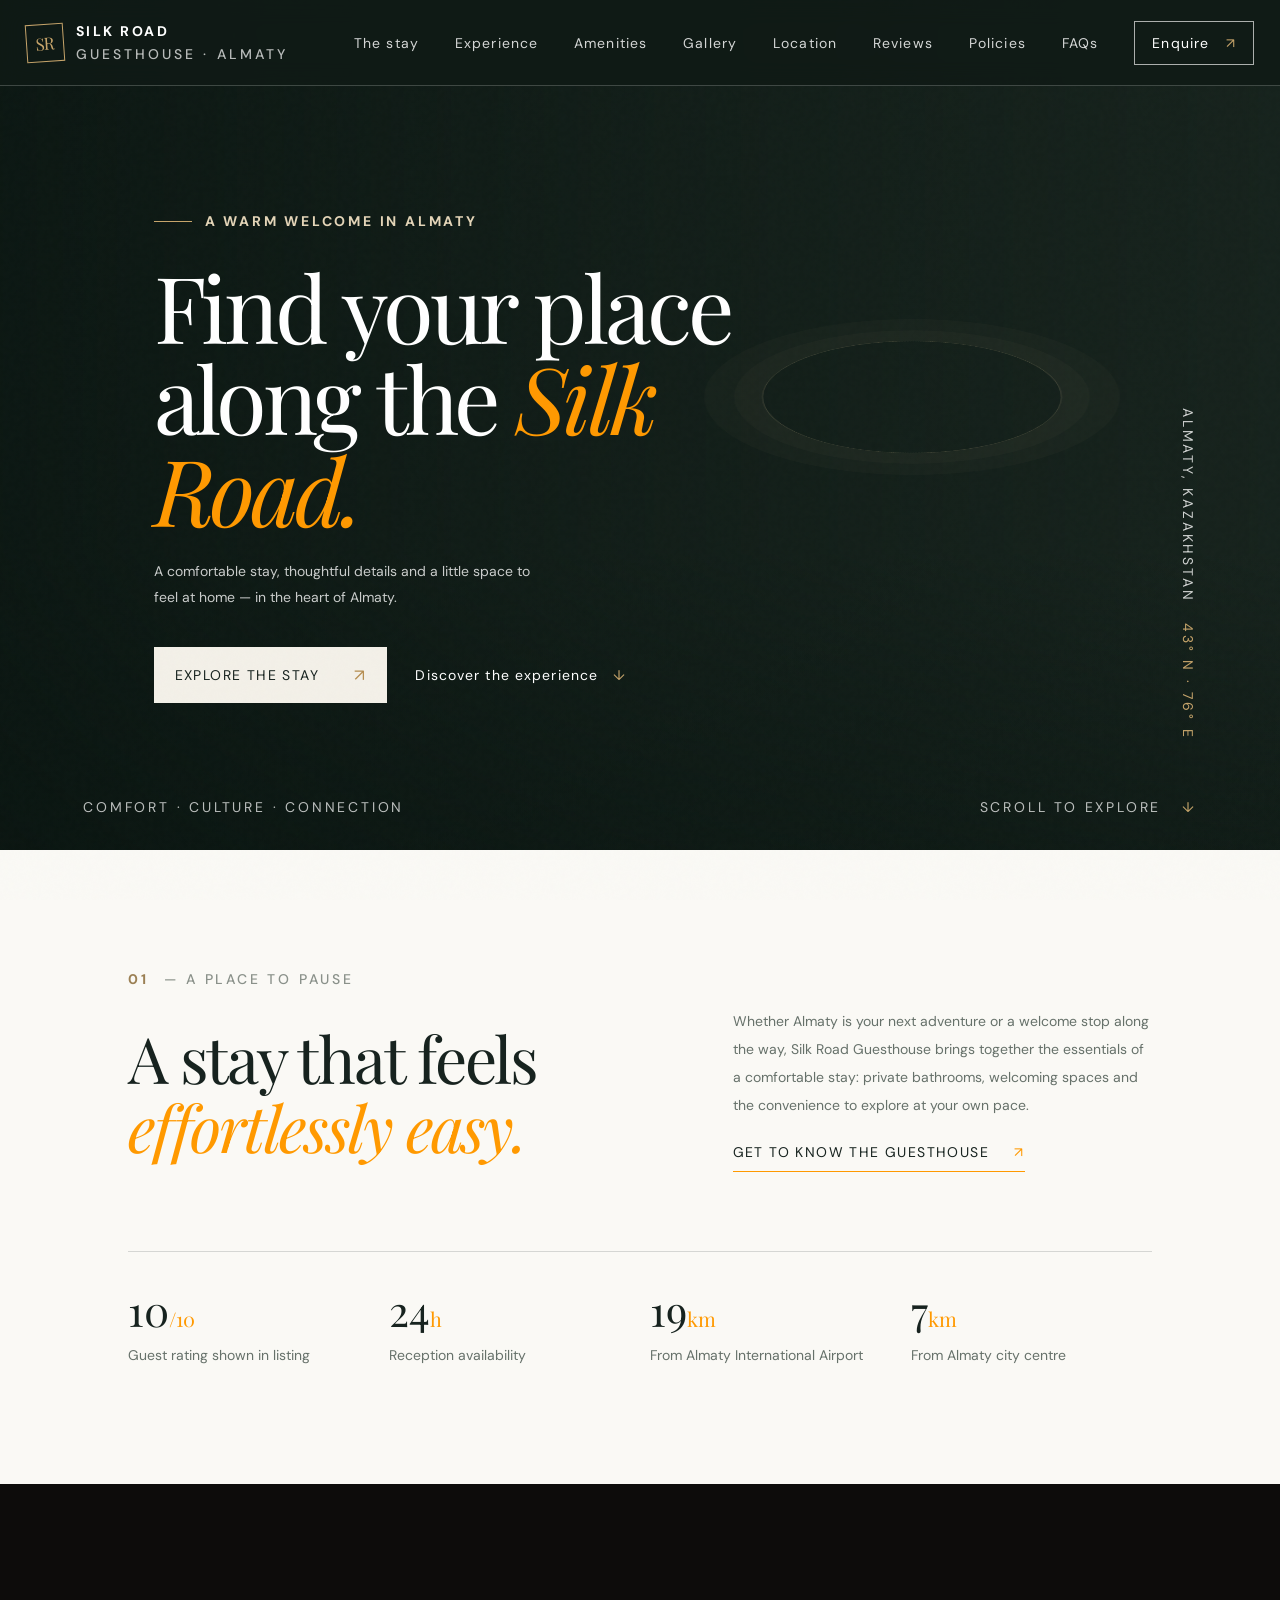
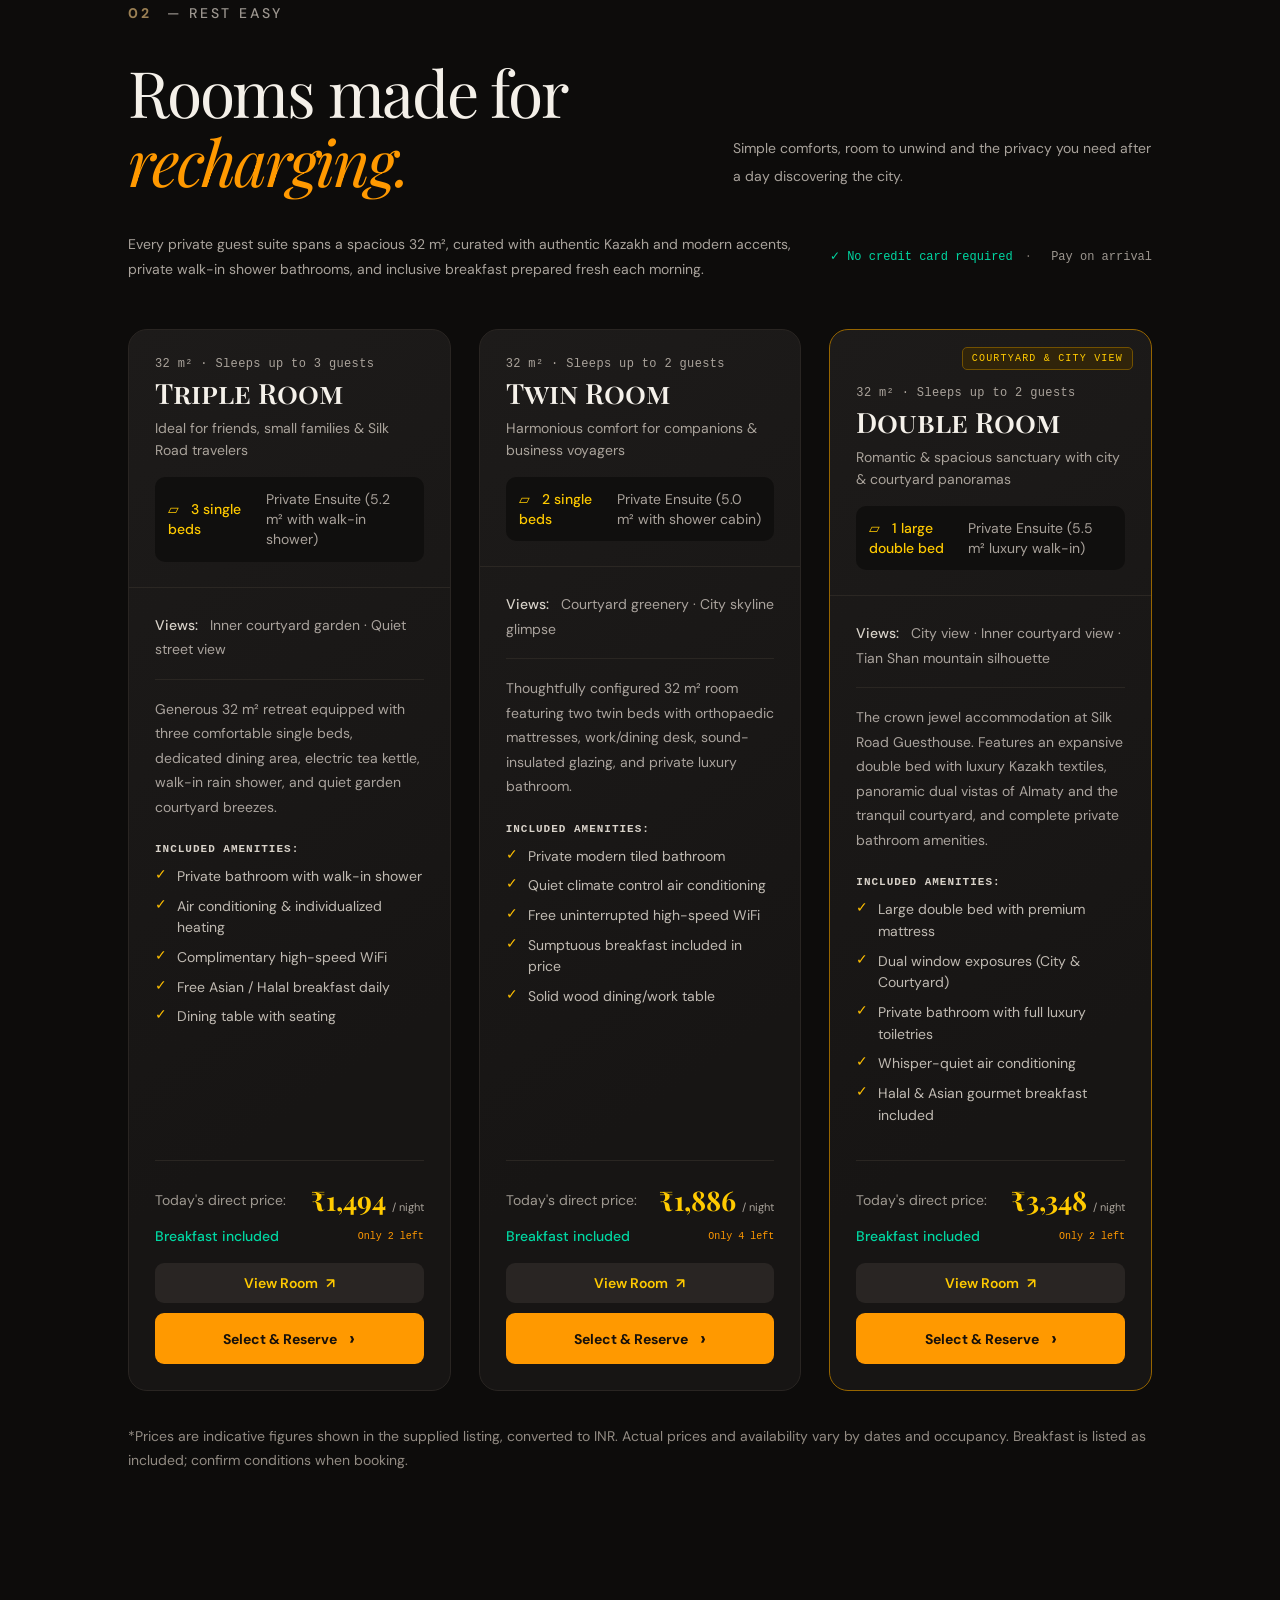
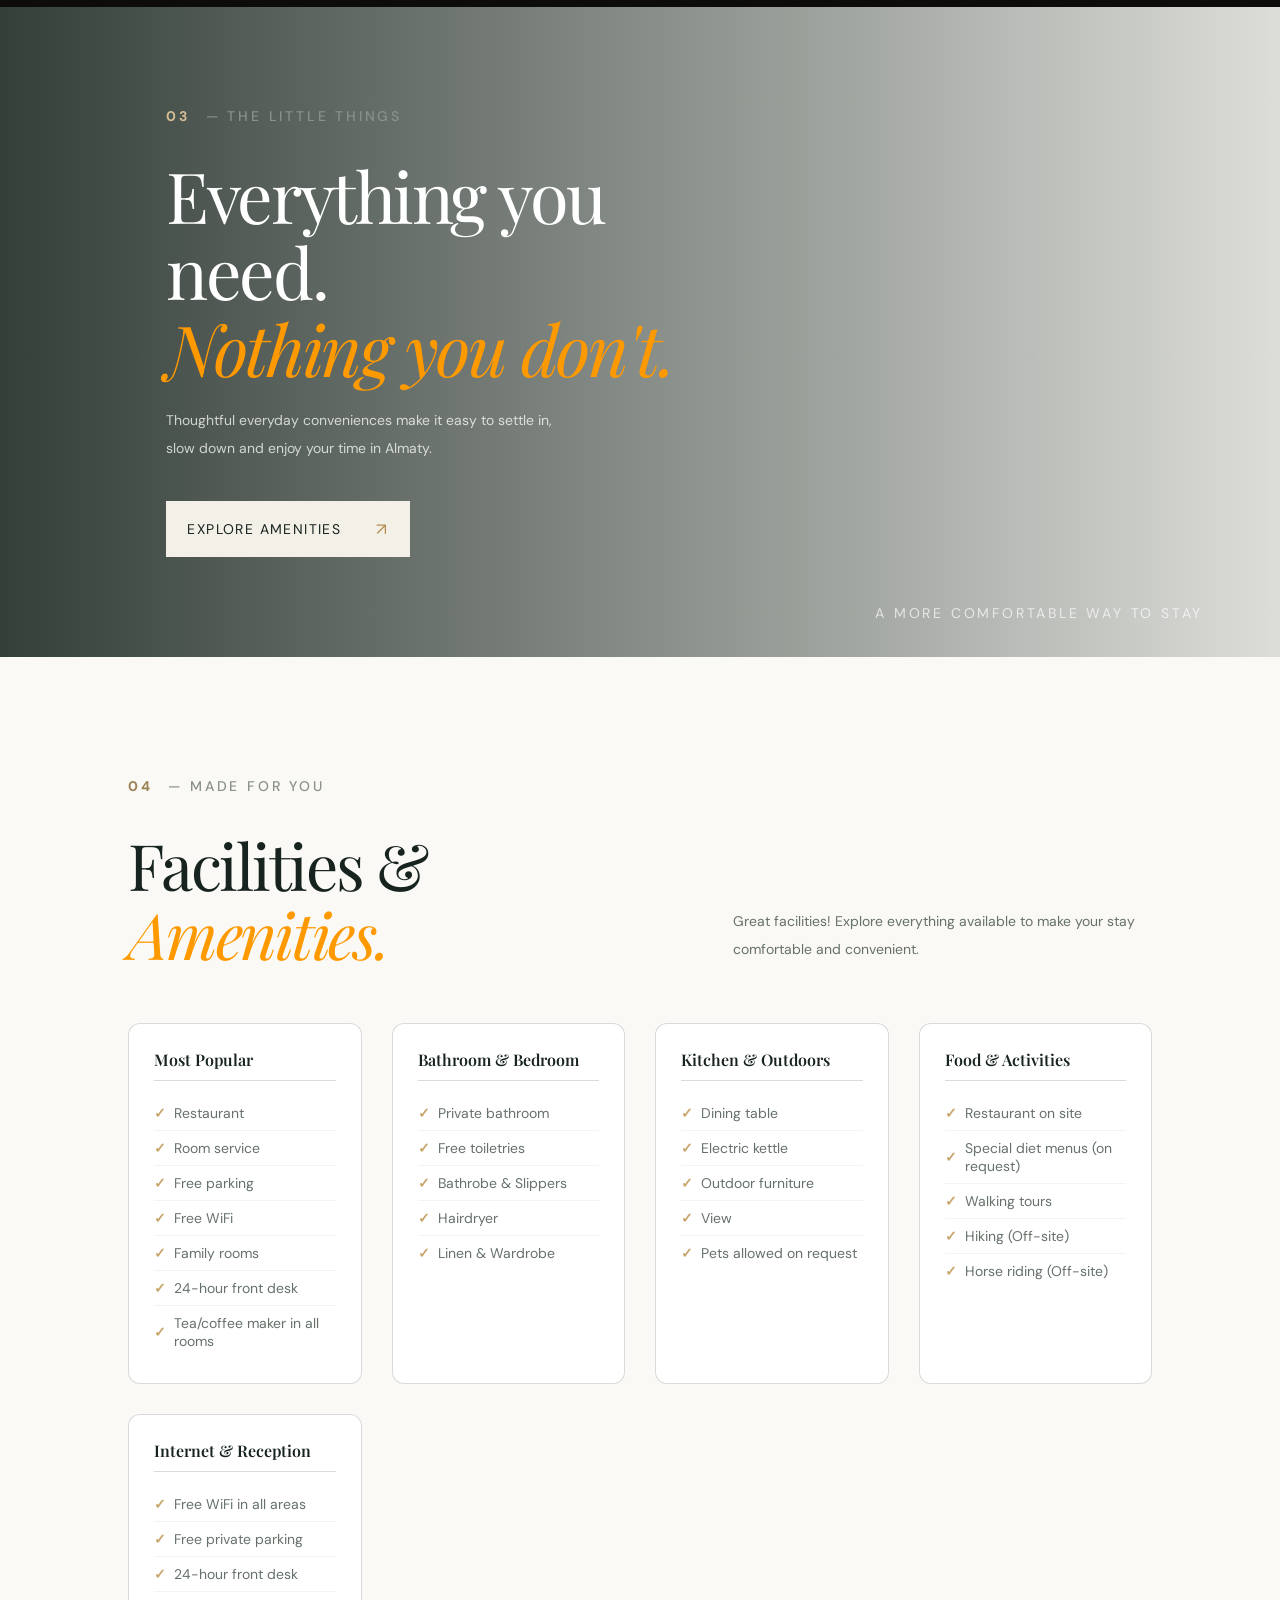
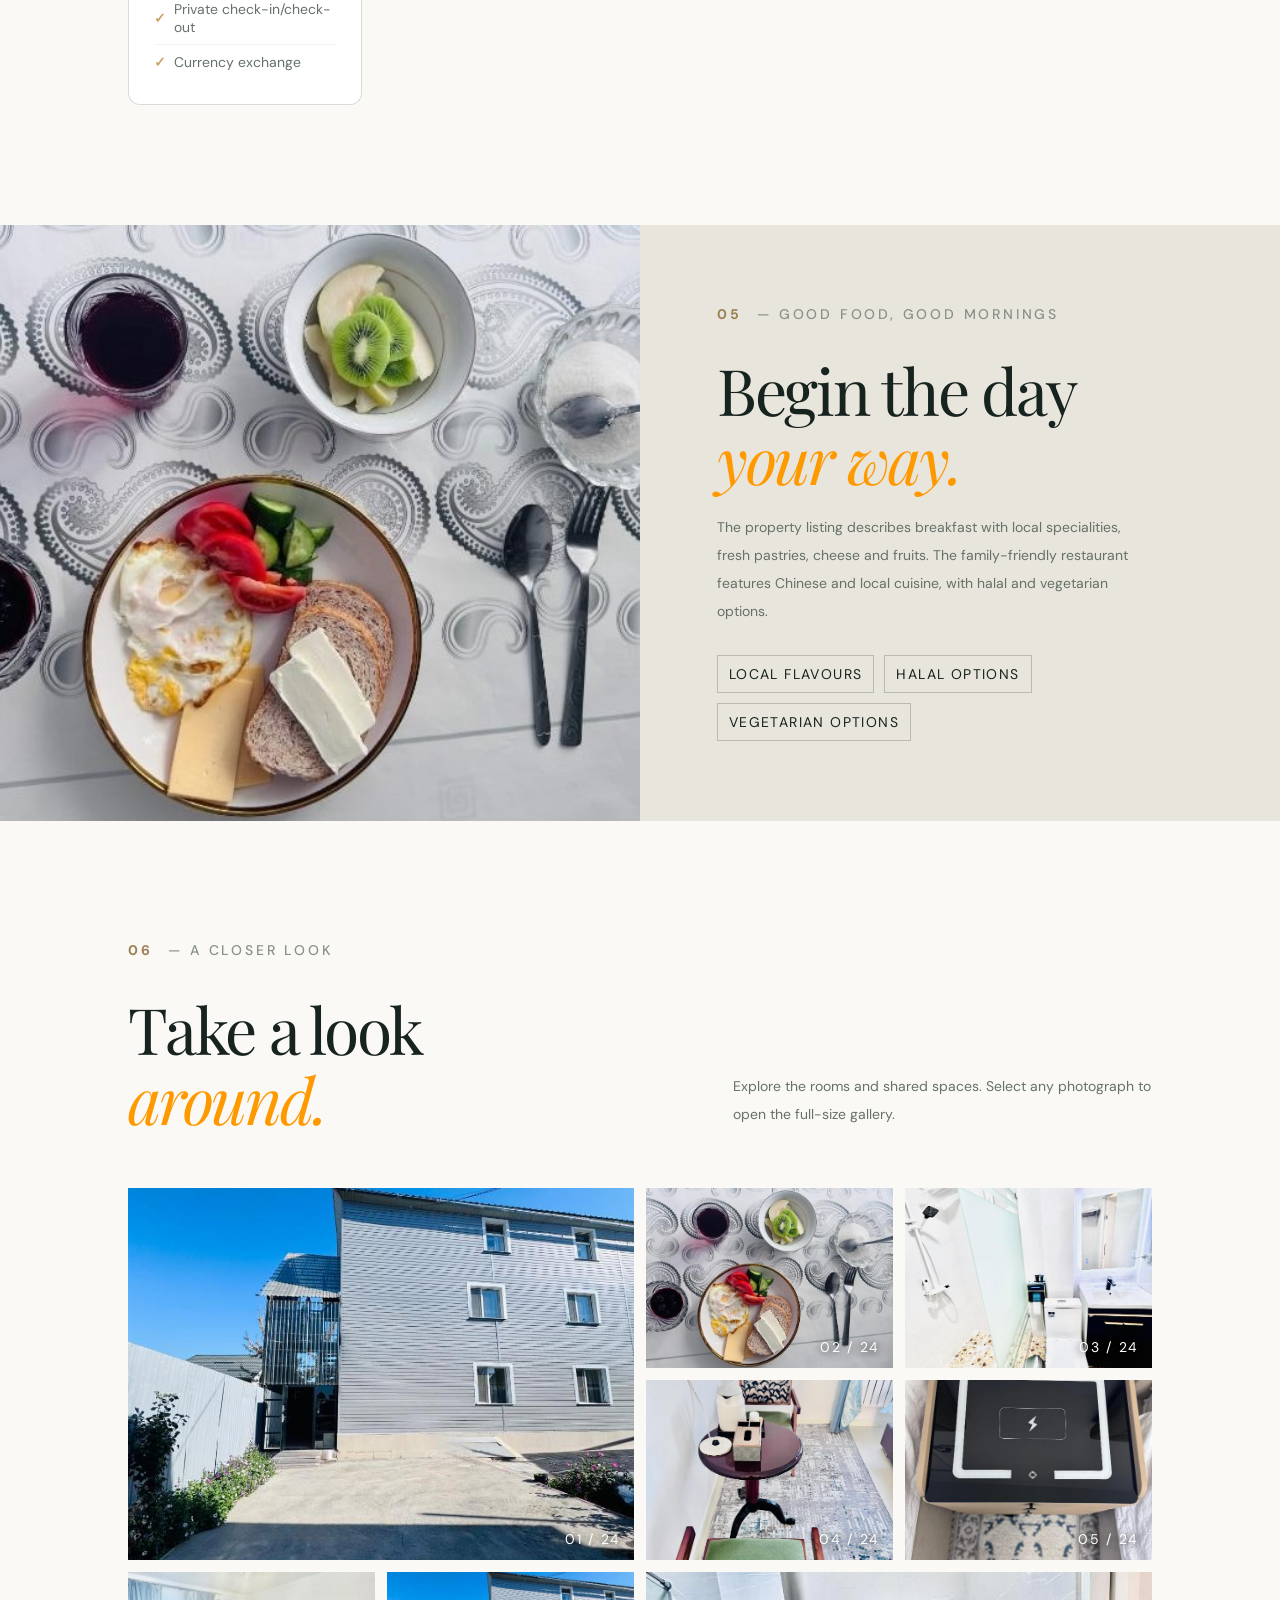
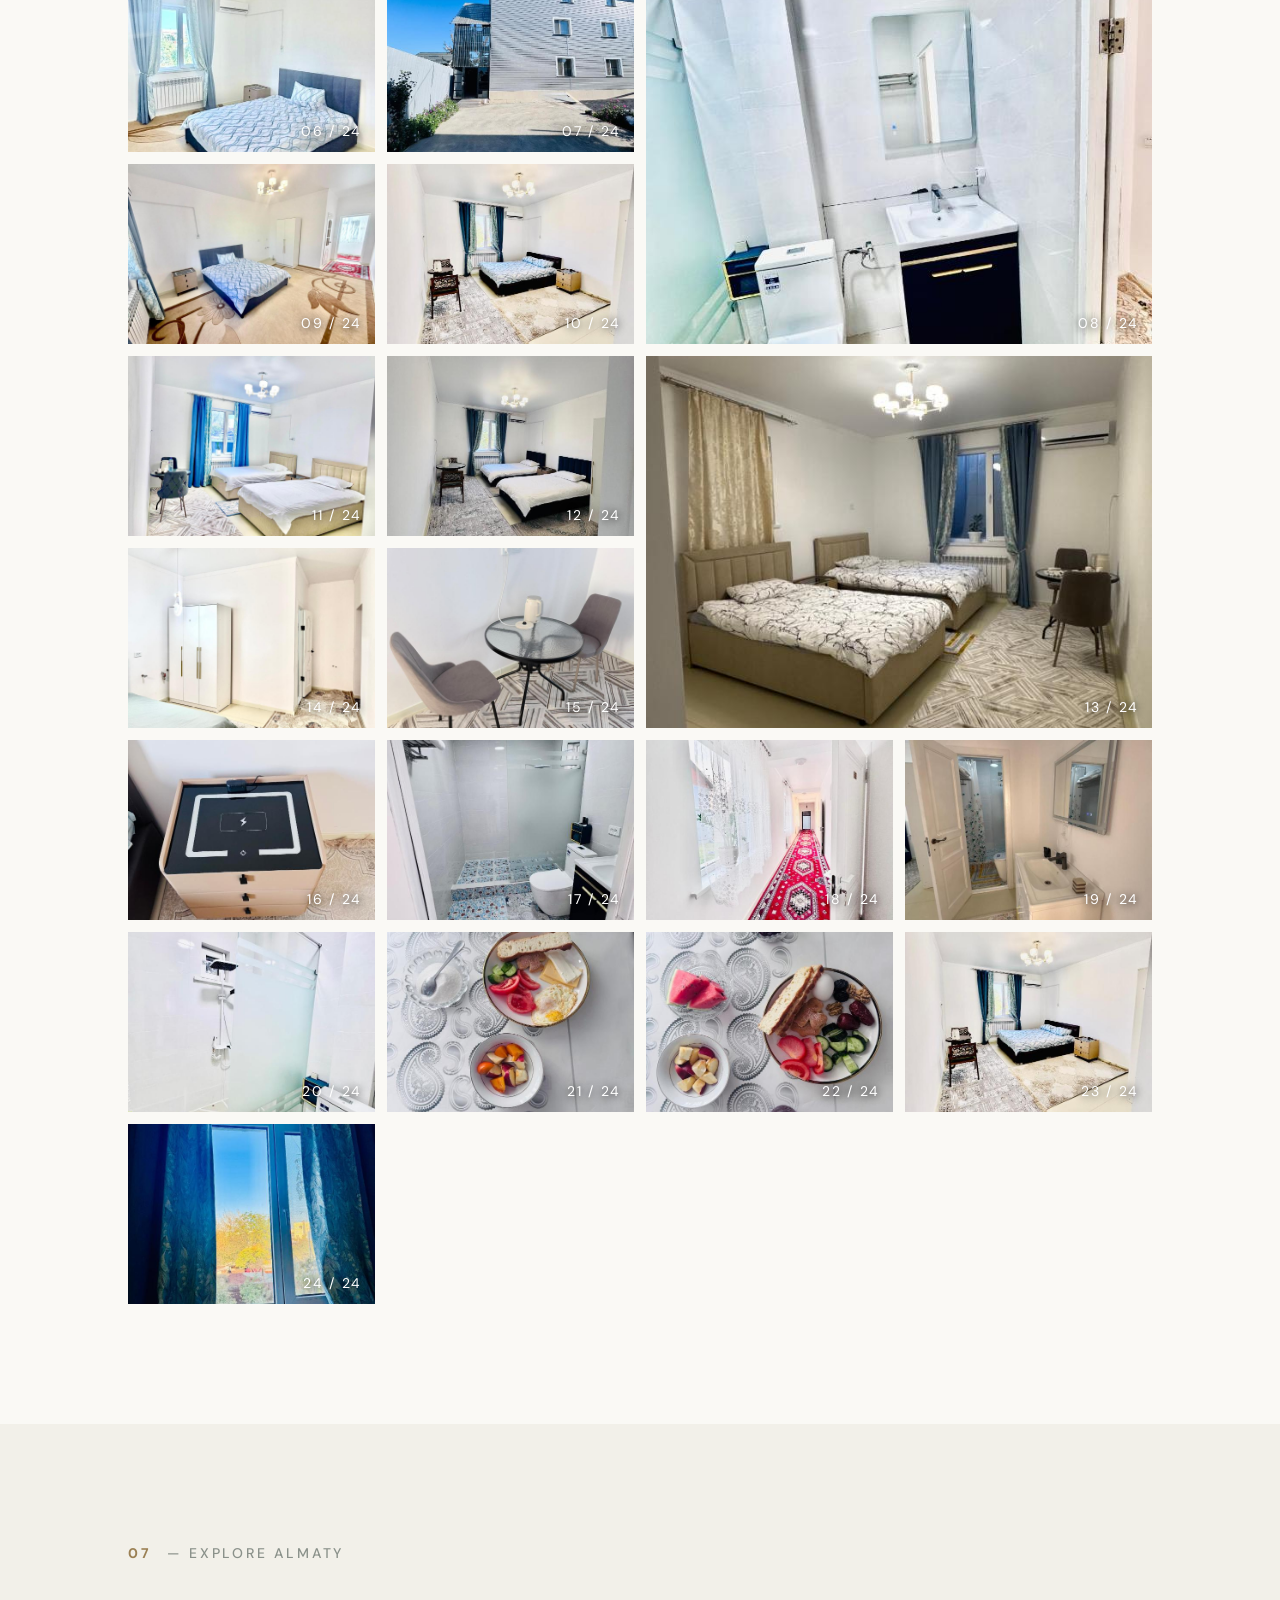
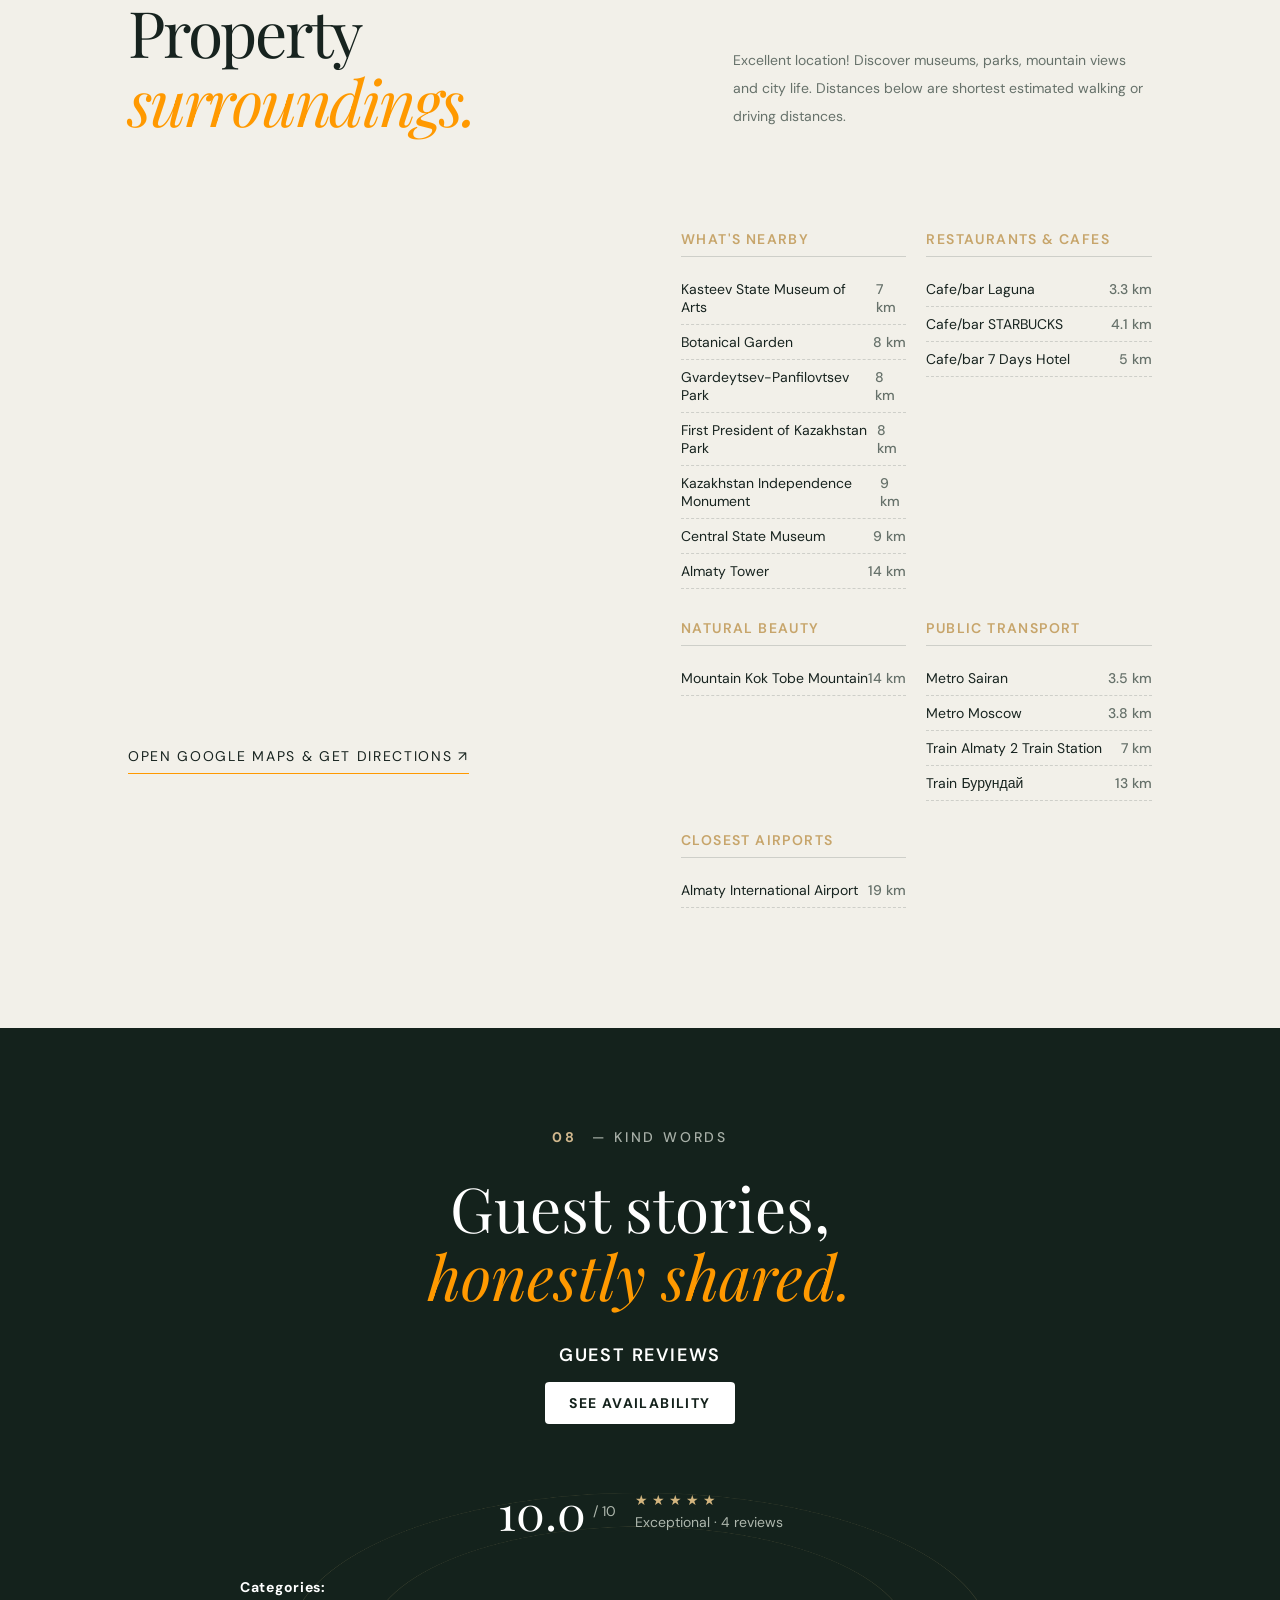
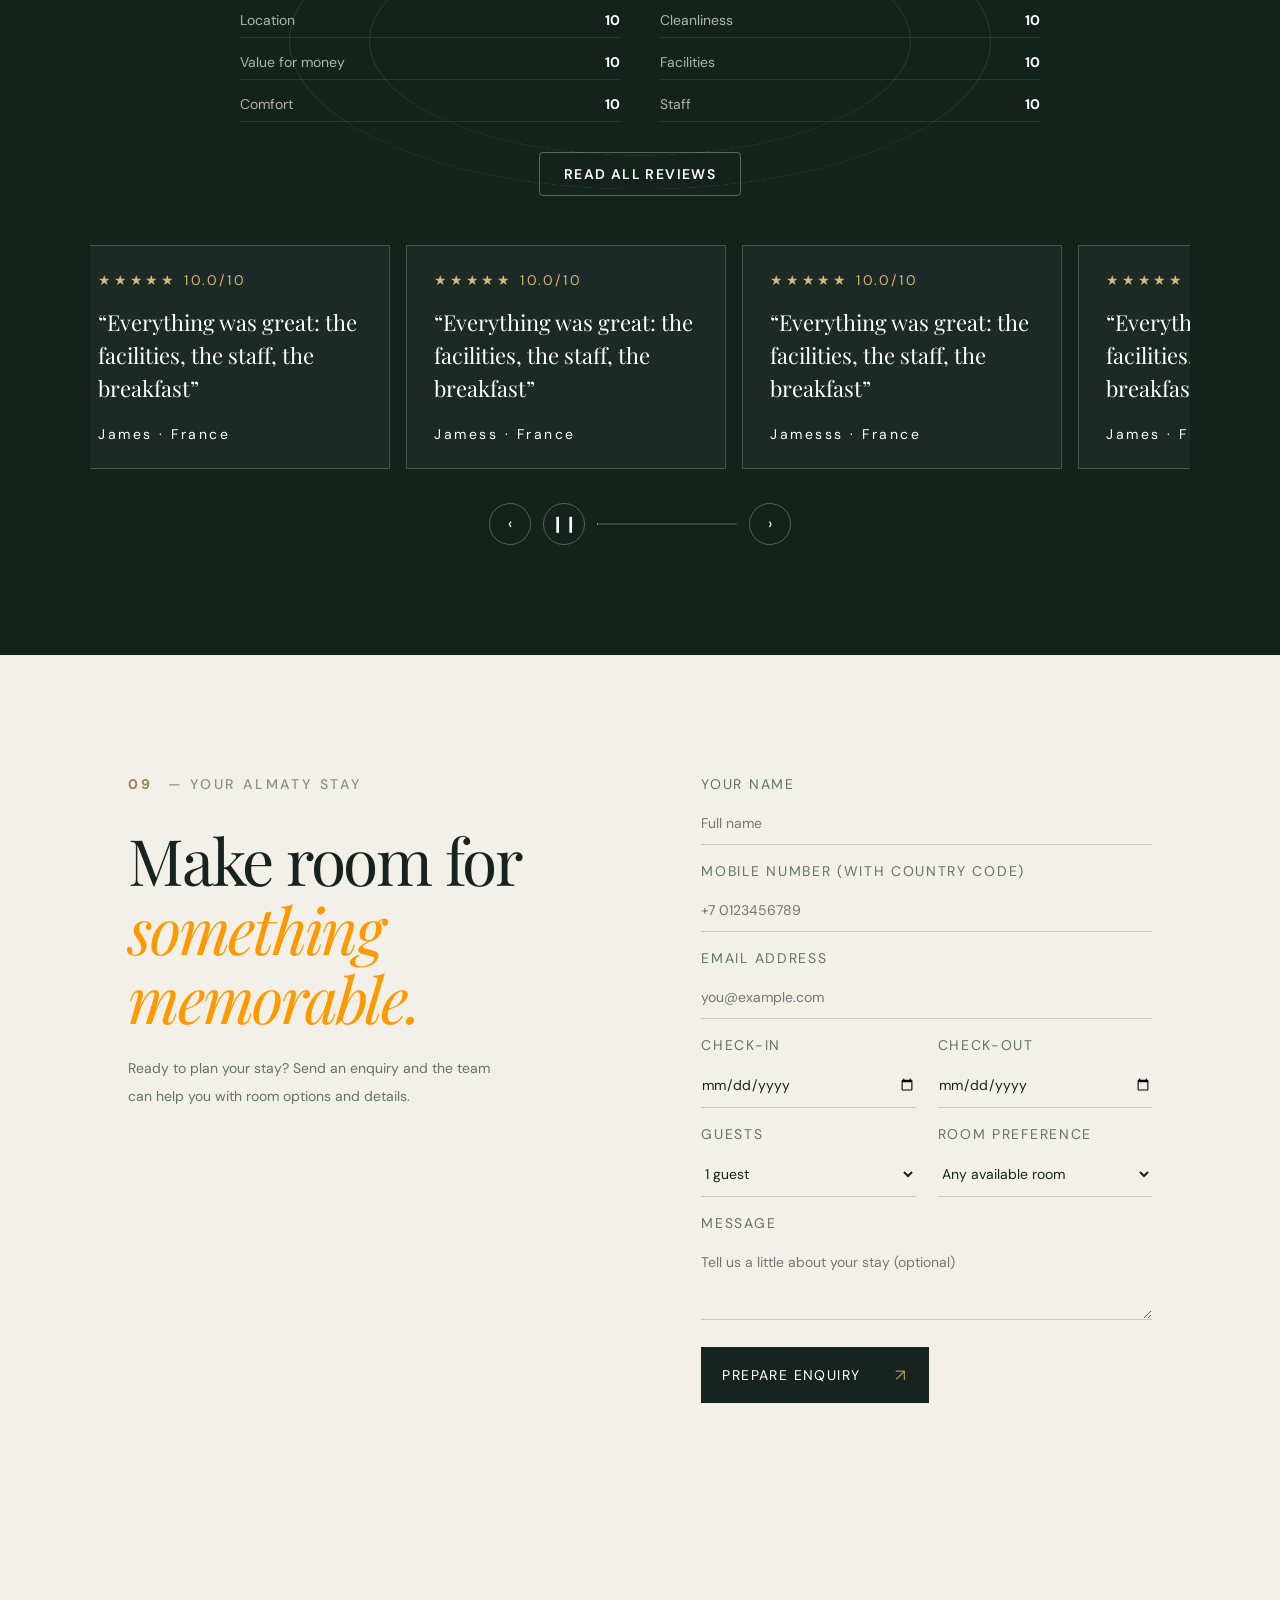
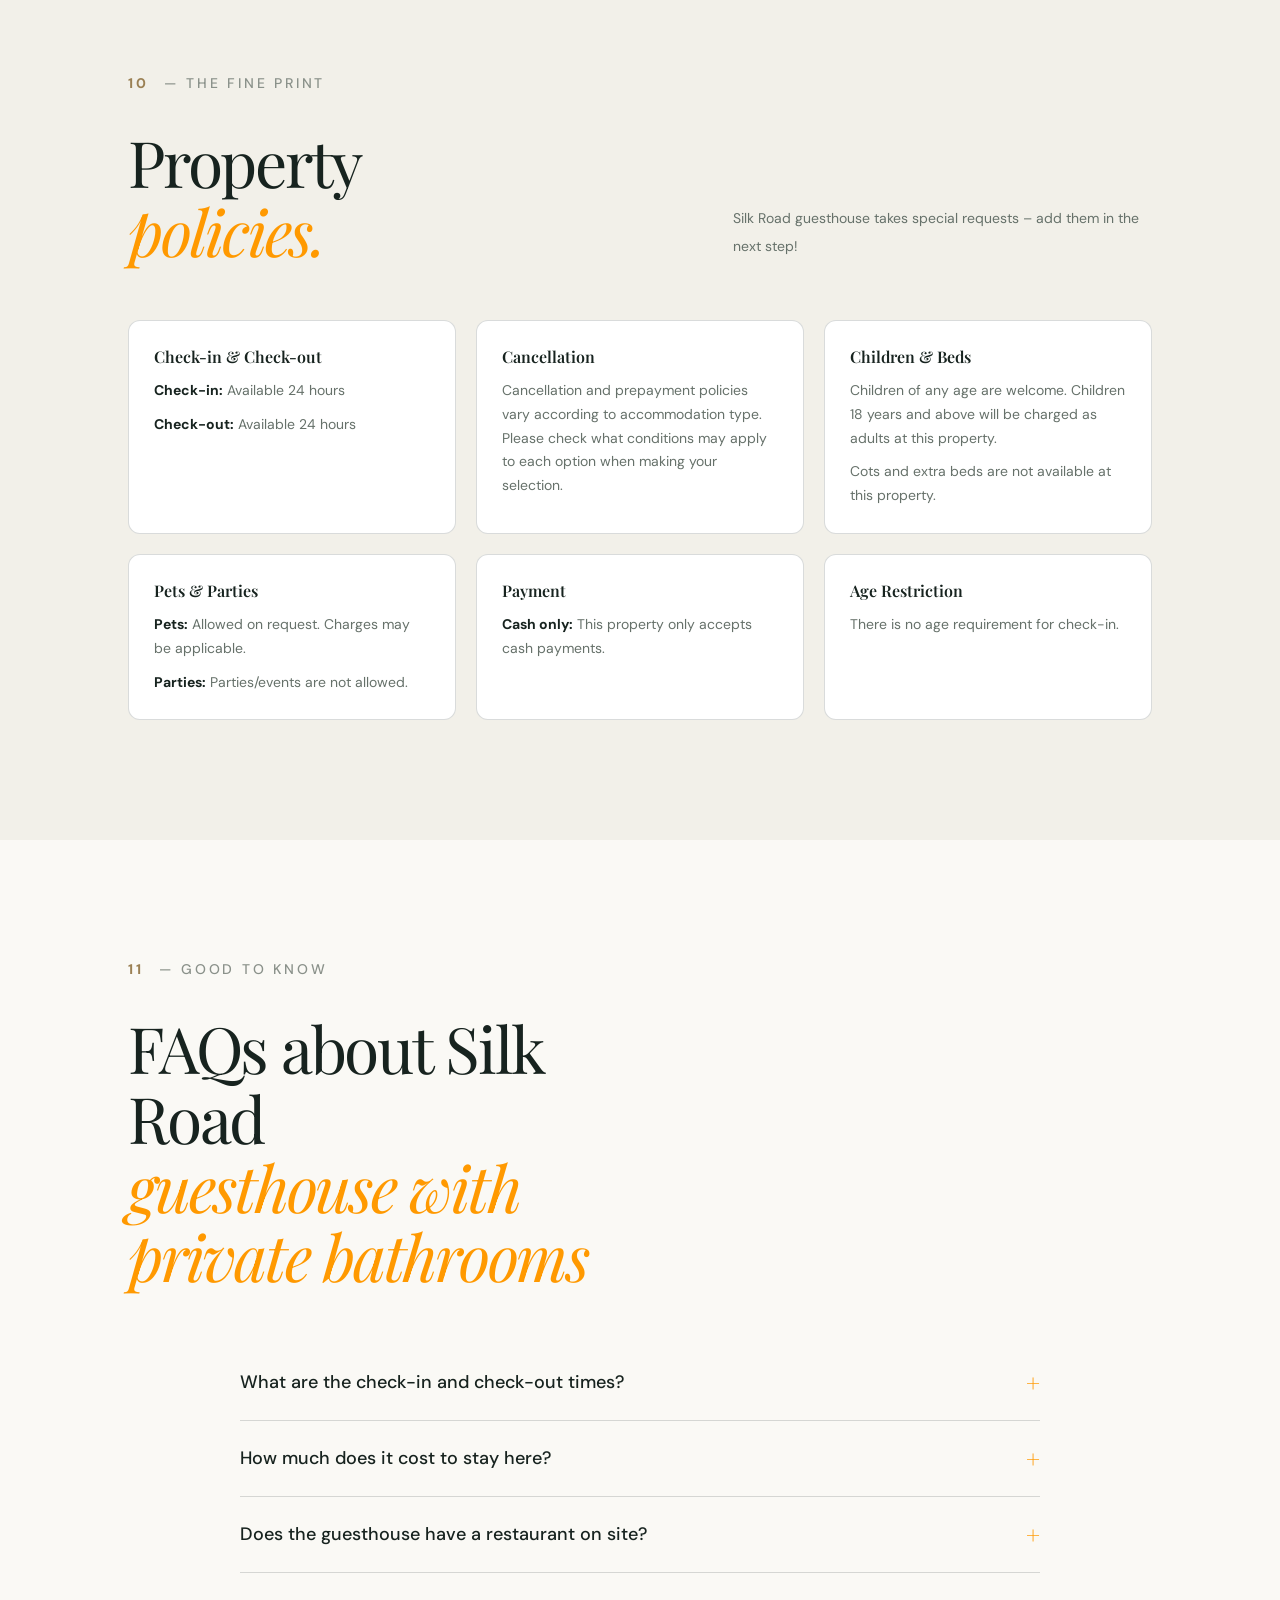
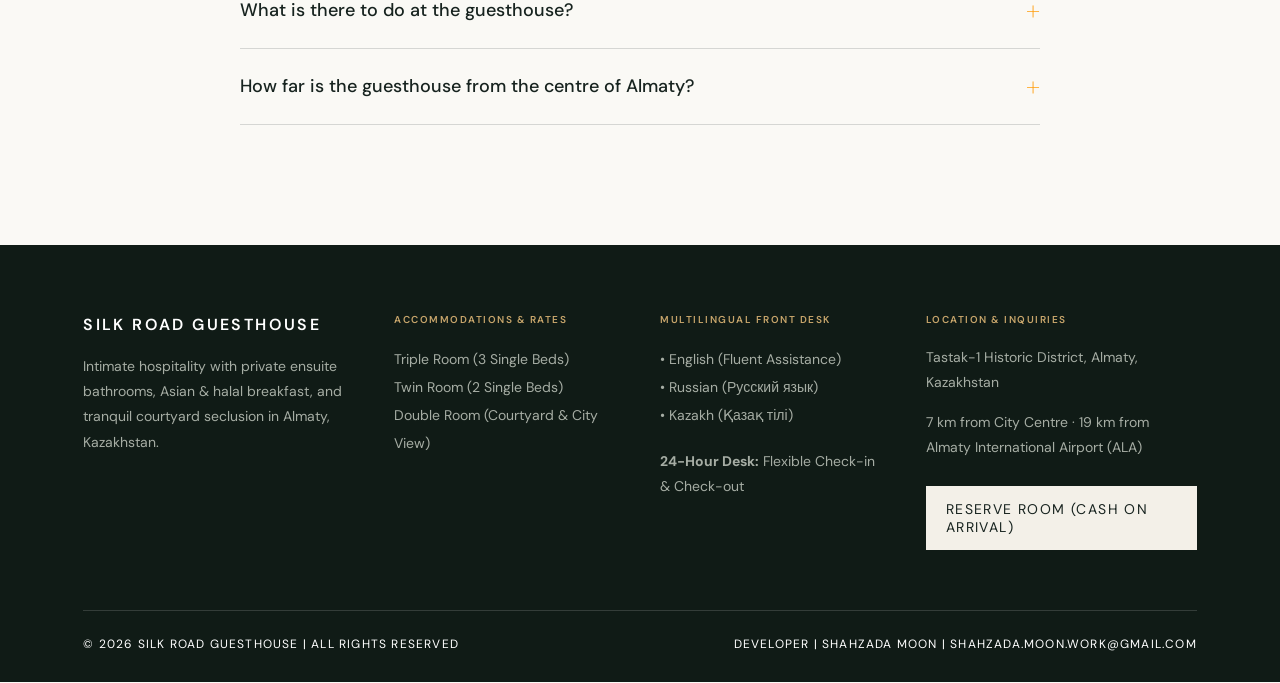
==== commit a3818ab4: "Update" ====
--- a/index.html
+++ b/index.html
@@ -501,7 +501,7 @@
     </div>
 
     <div class="footer-bottom-bar" style="color: white;">
-      <p>© <span id="year"></span> Silk Road Guesthouse. All rights reserved</p>
+      <p>© <span id="year"></span> Silk Road Guesthouse | All rights reserved</p>
       <p>Developer | SHAHZADA MOON | <a href="mailto:shahzada.moon.work@gmail.com">shahzada.moon.work@gmail.com</a></p>
     </div>
   </footer>
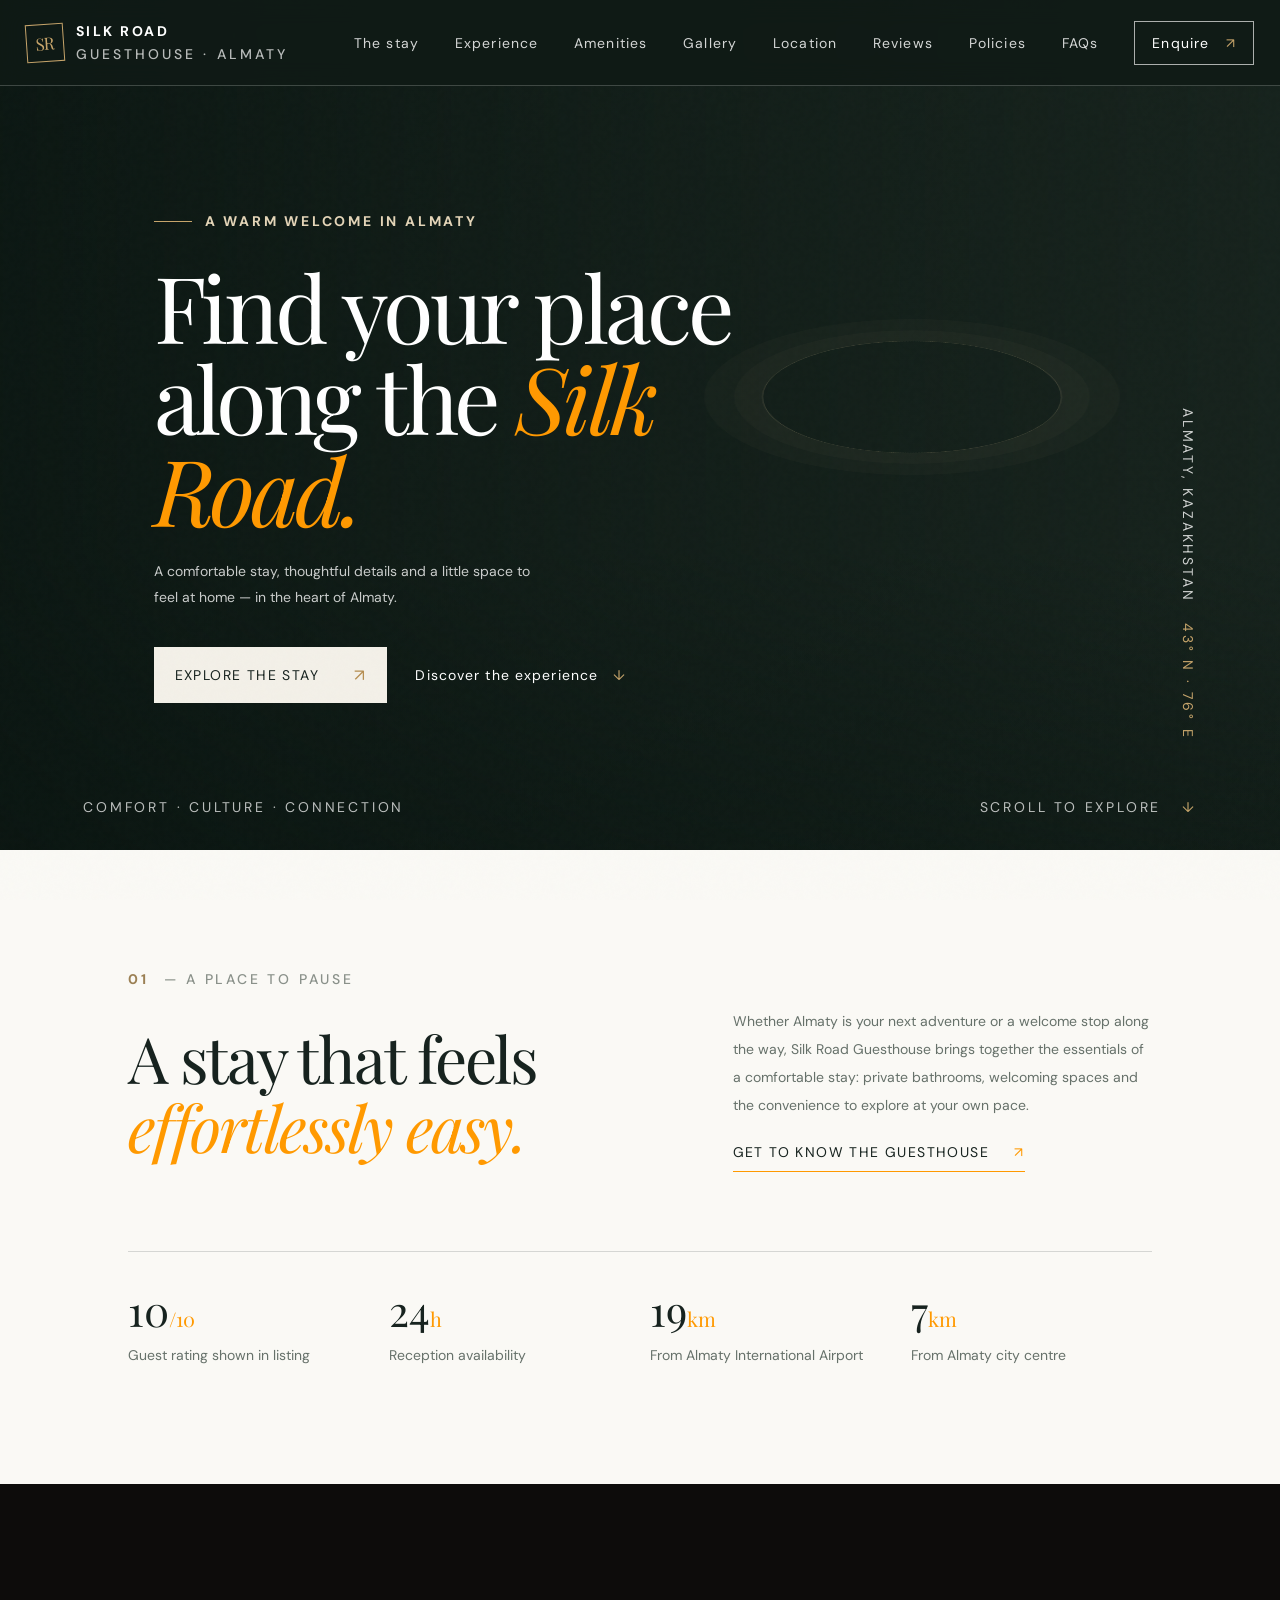
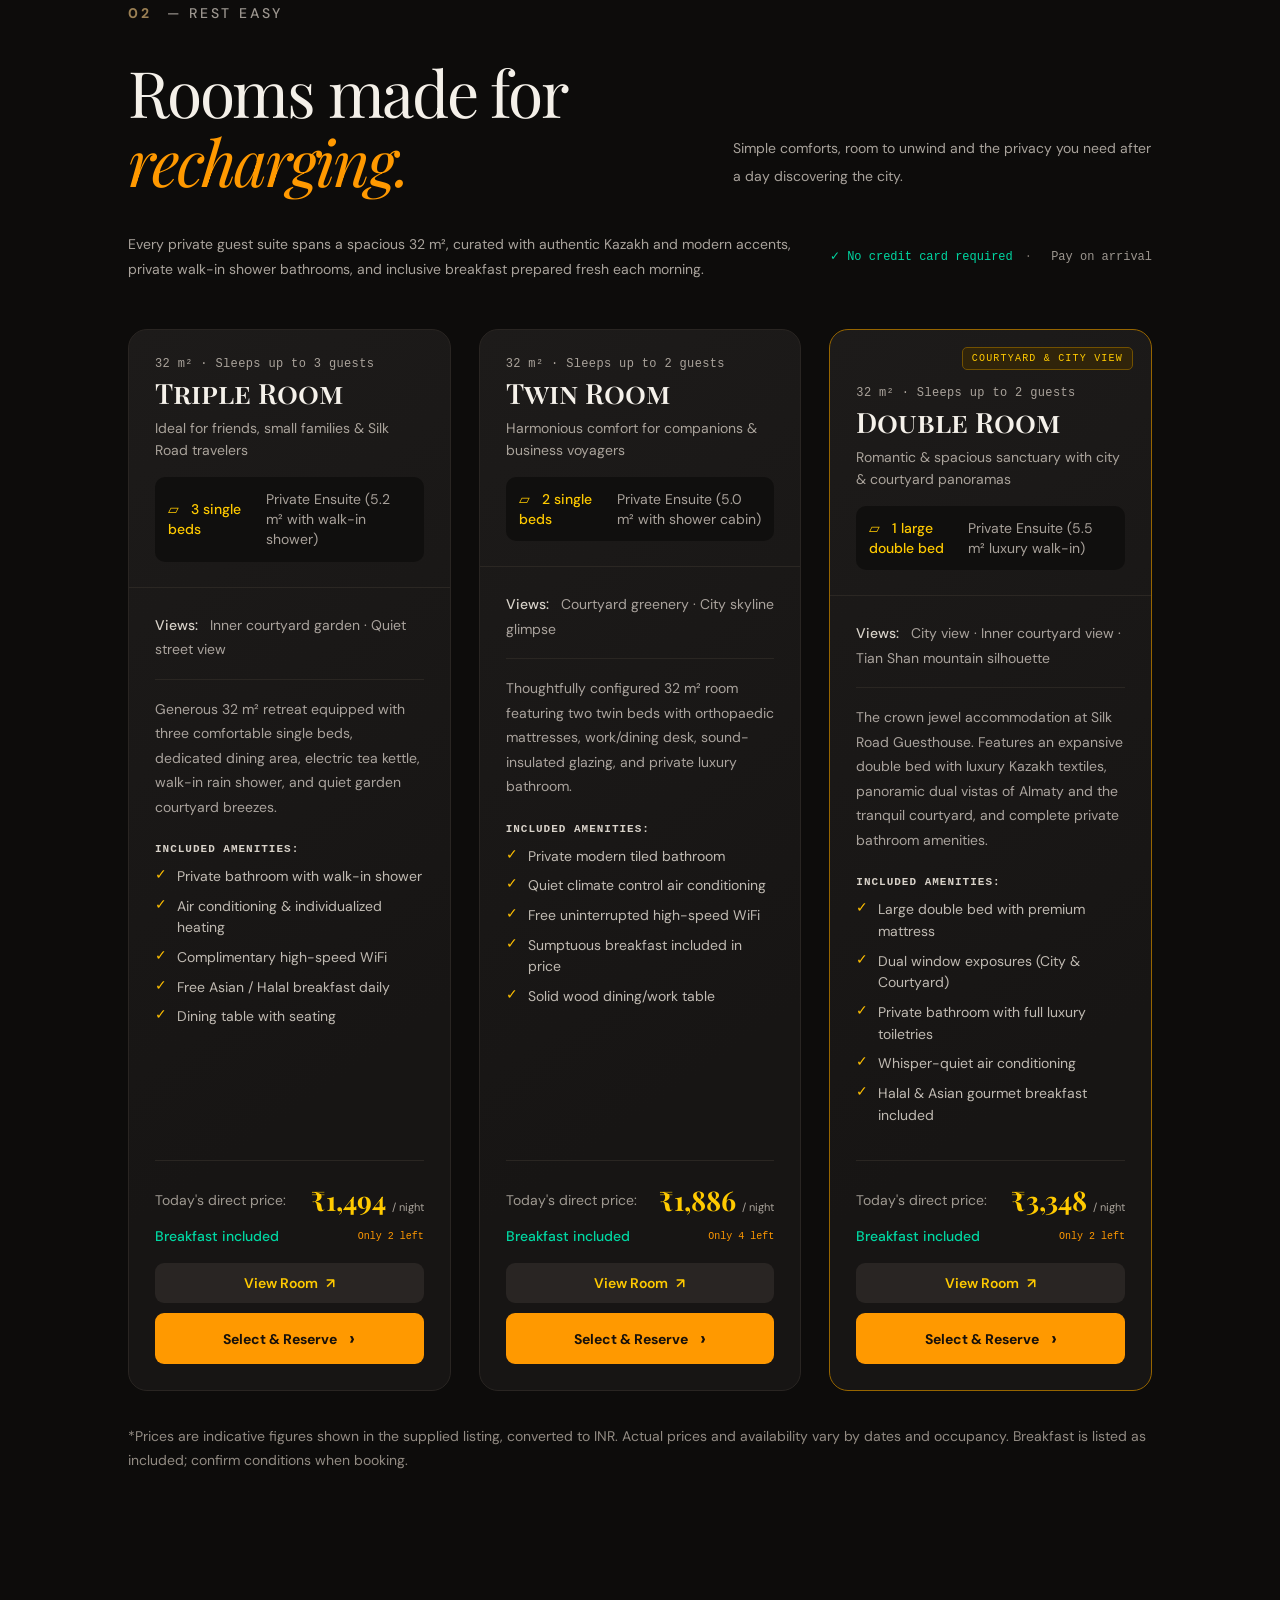
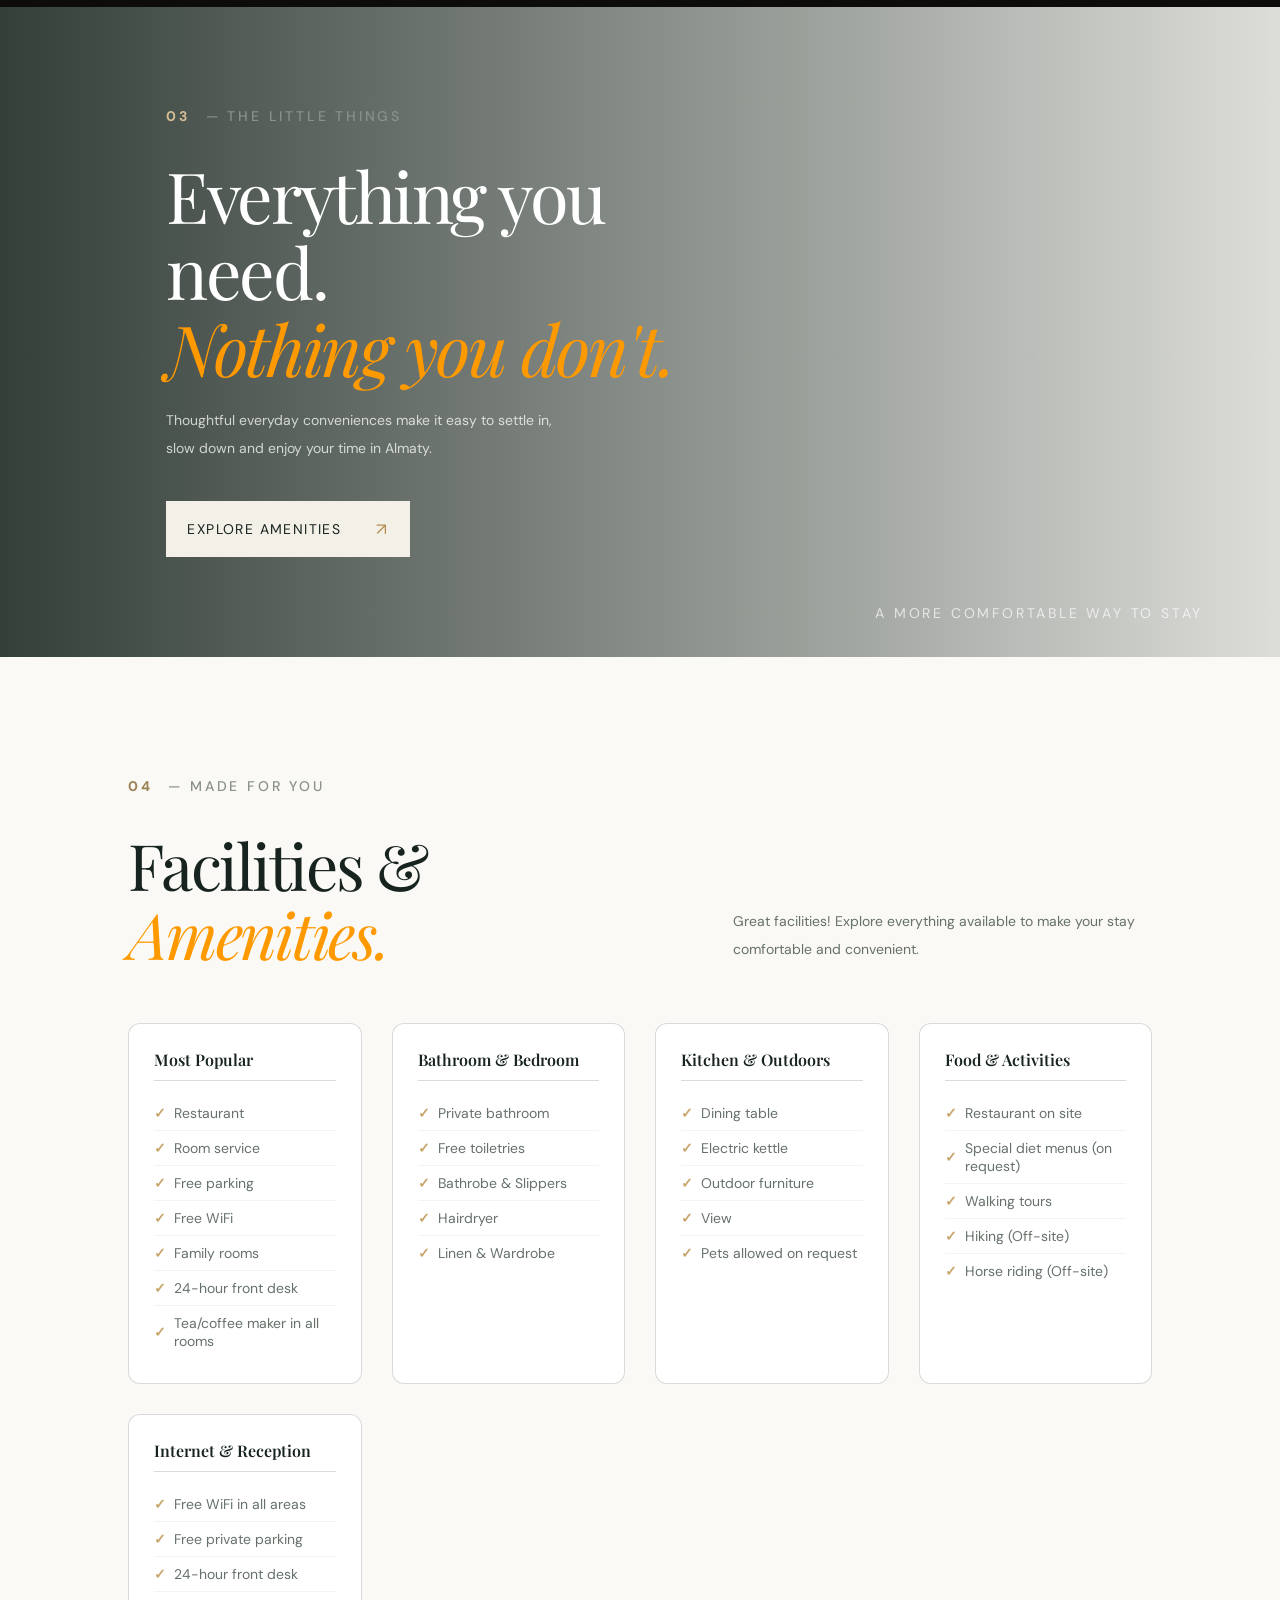
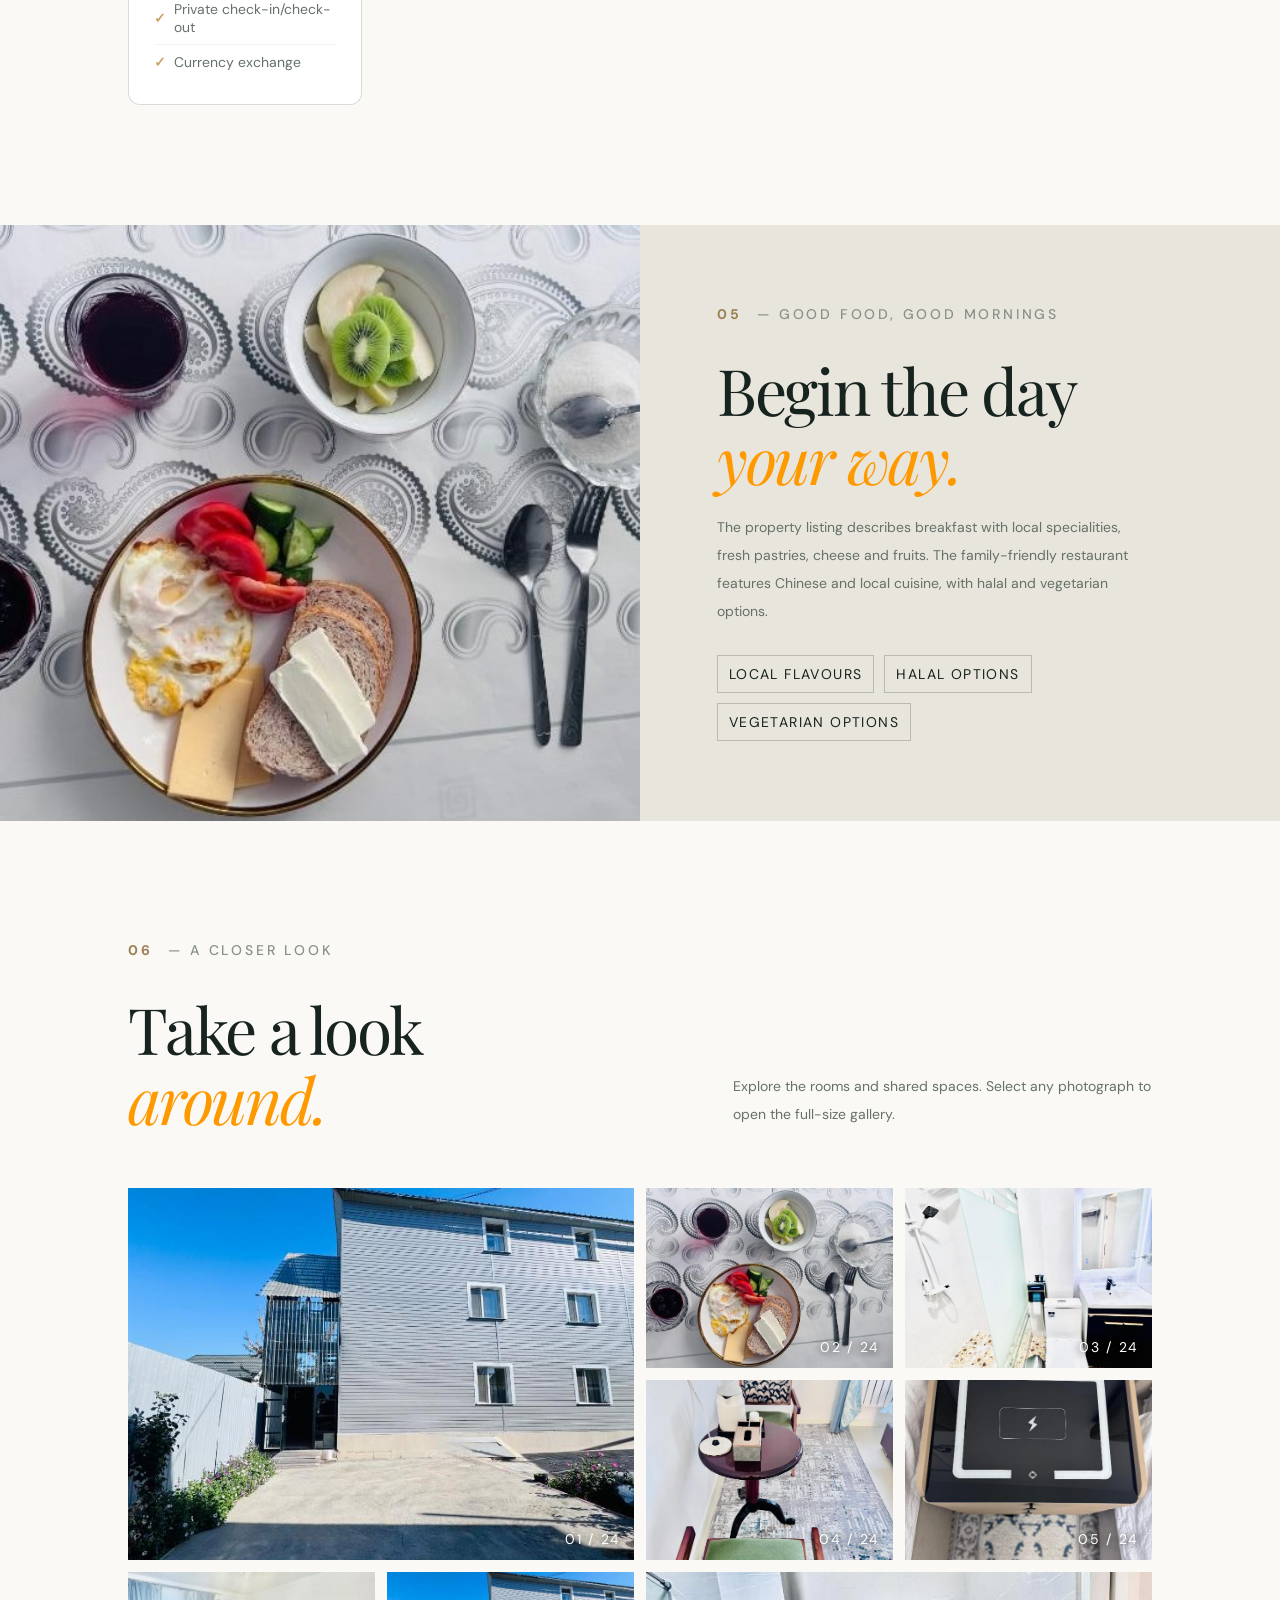
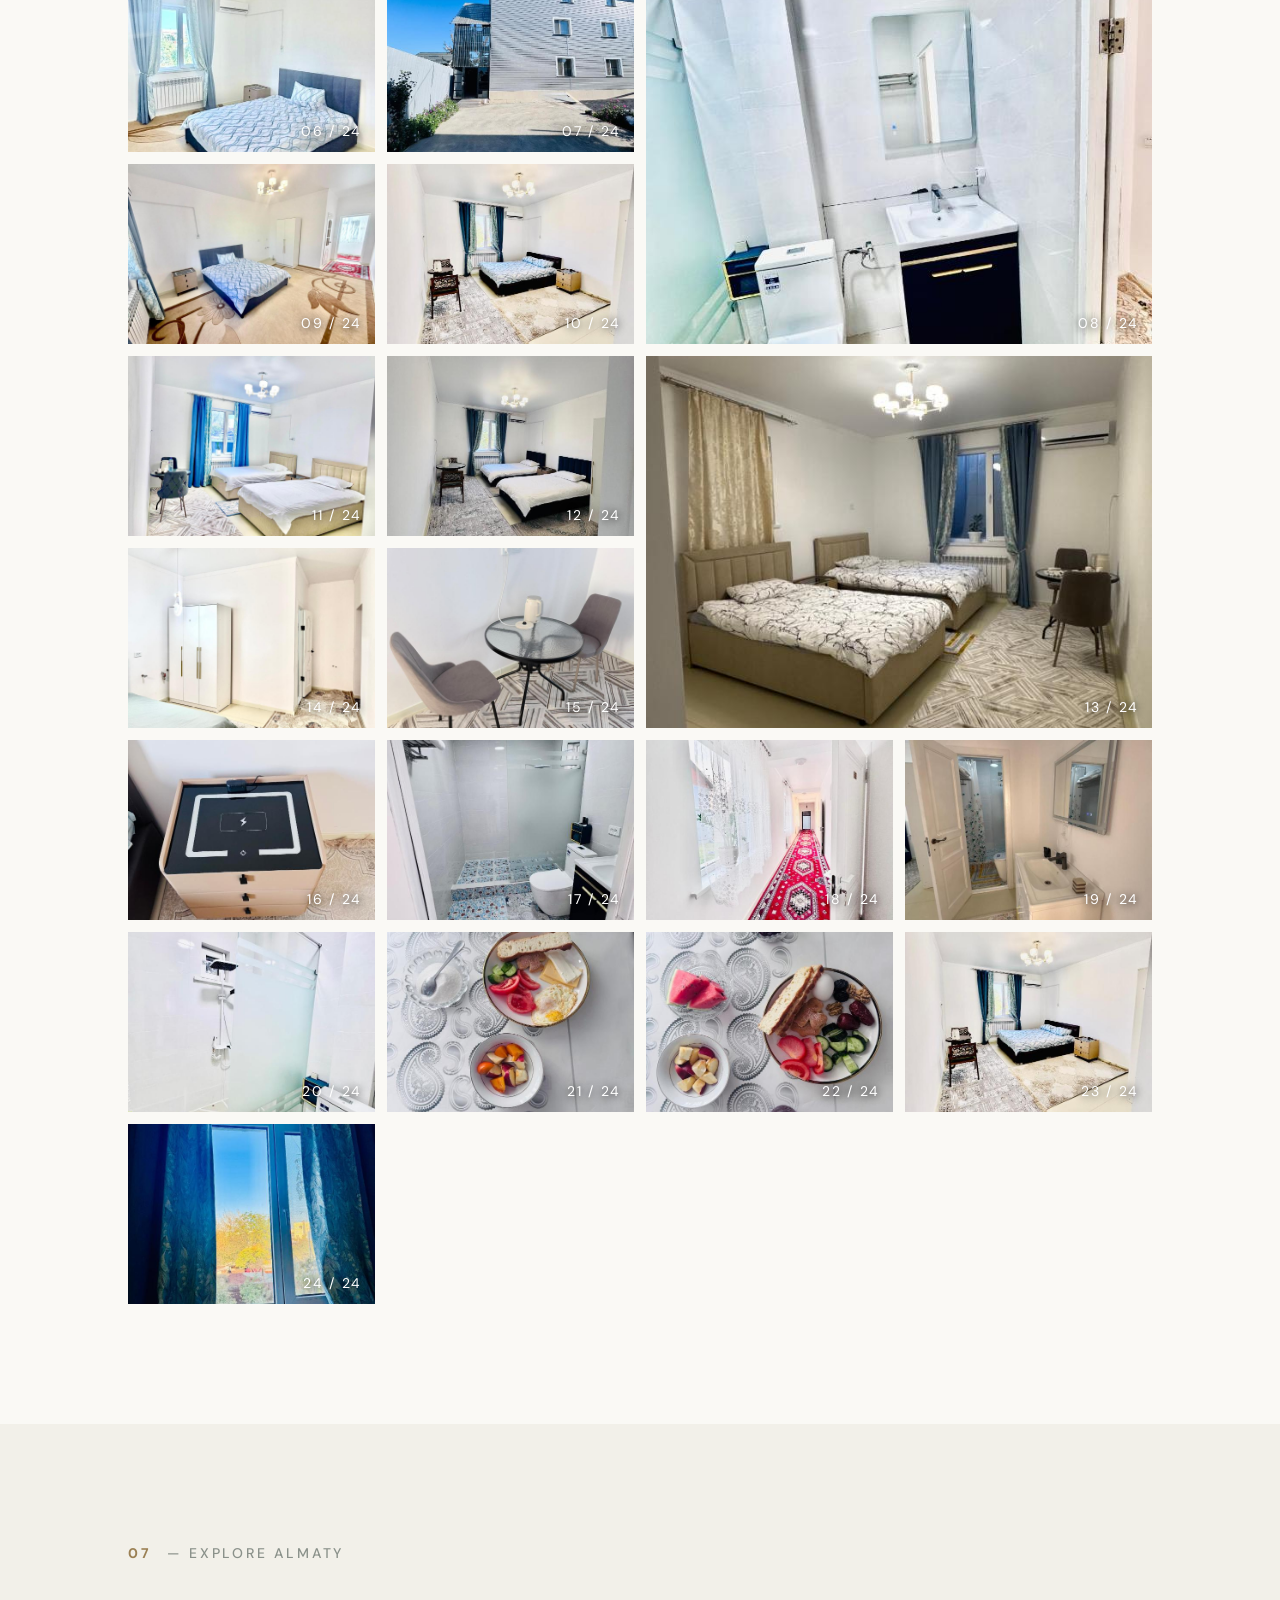
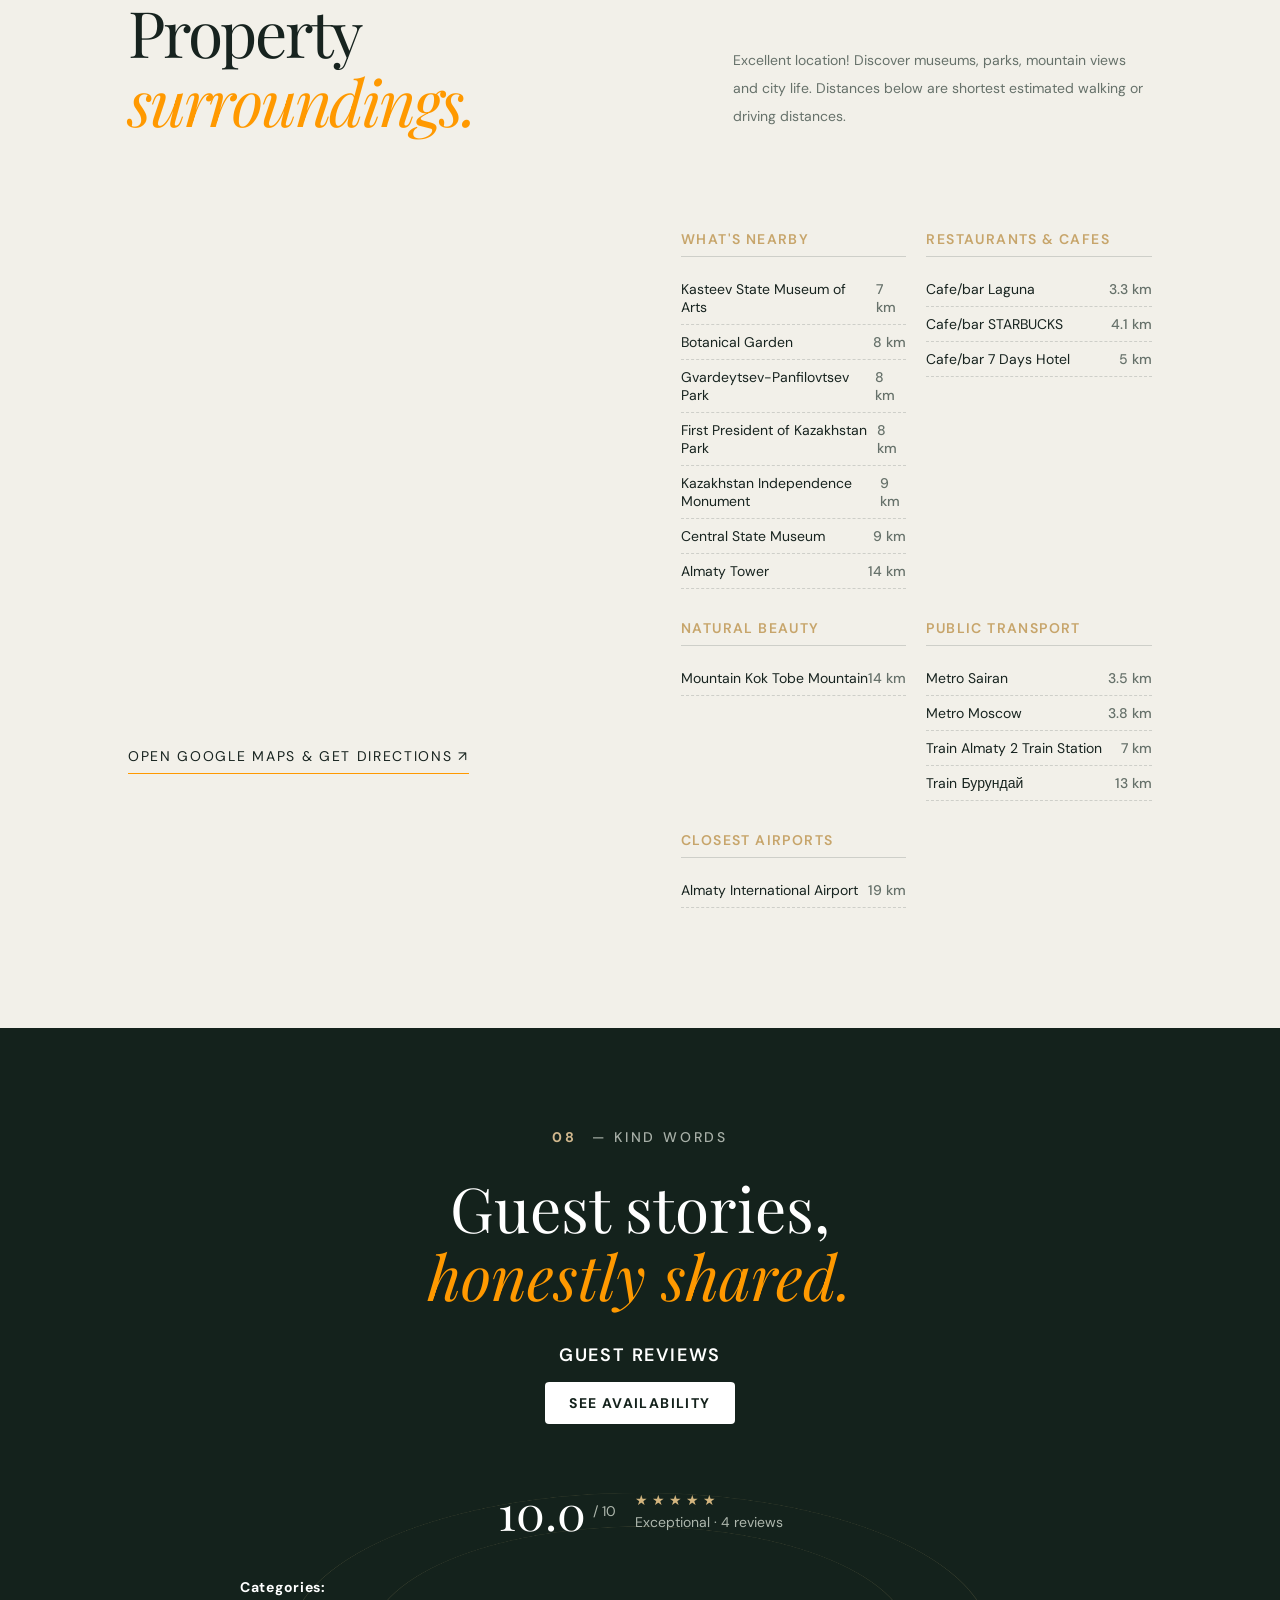
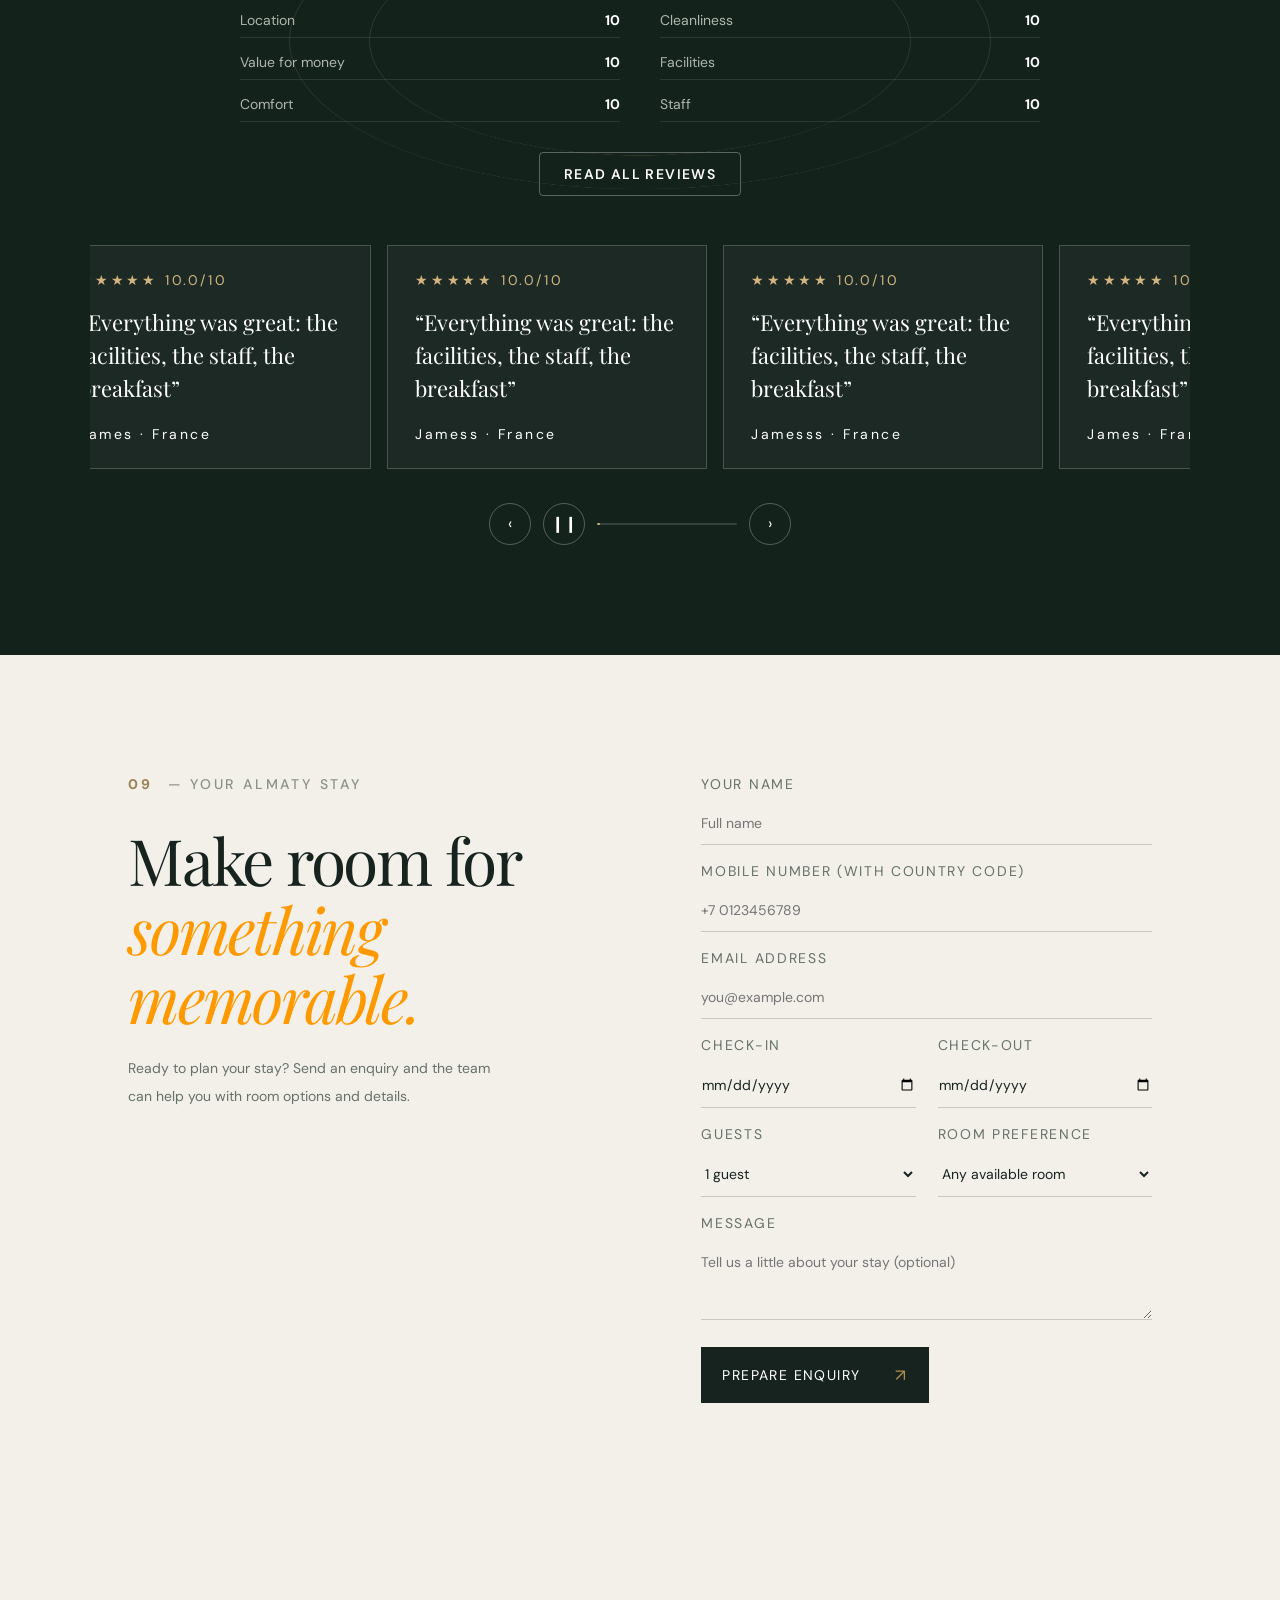
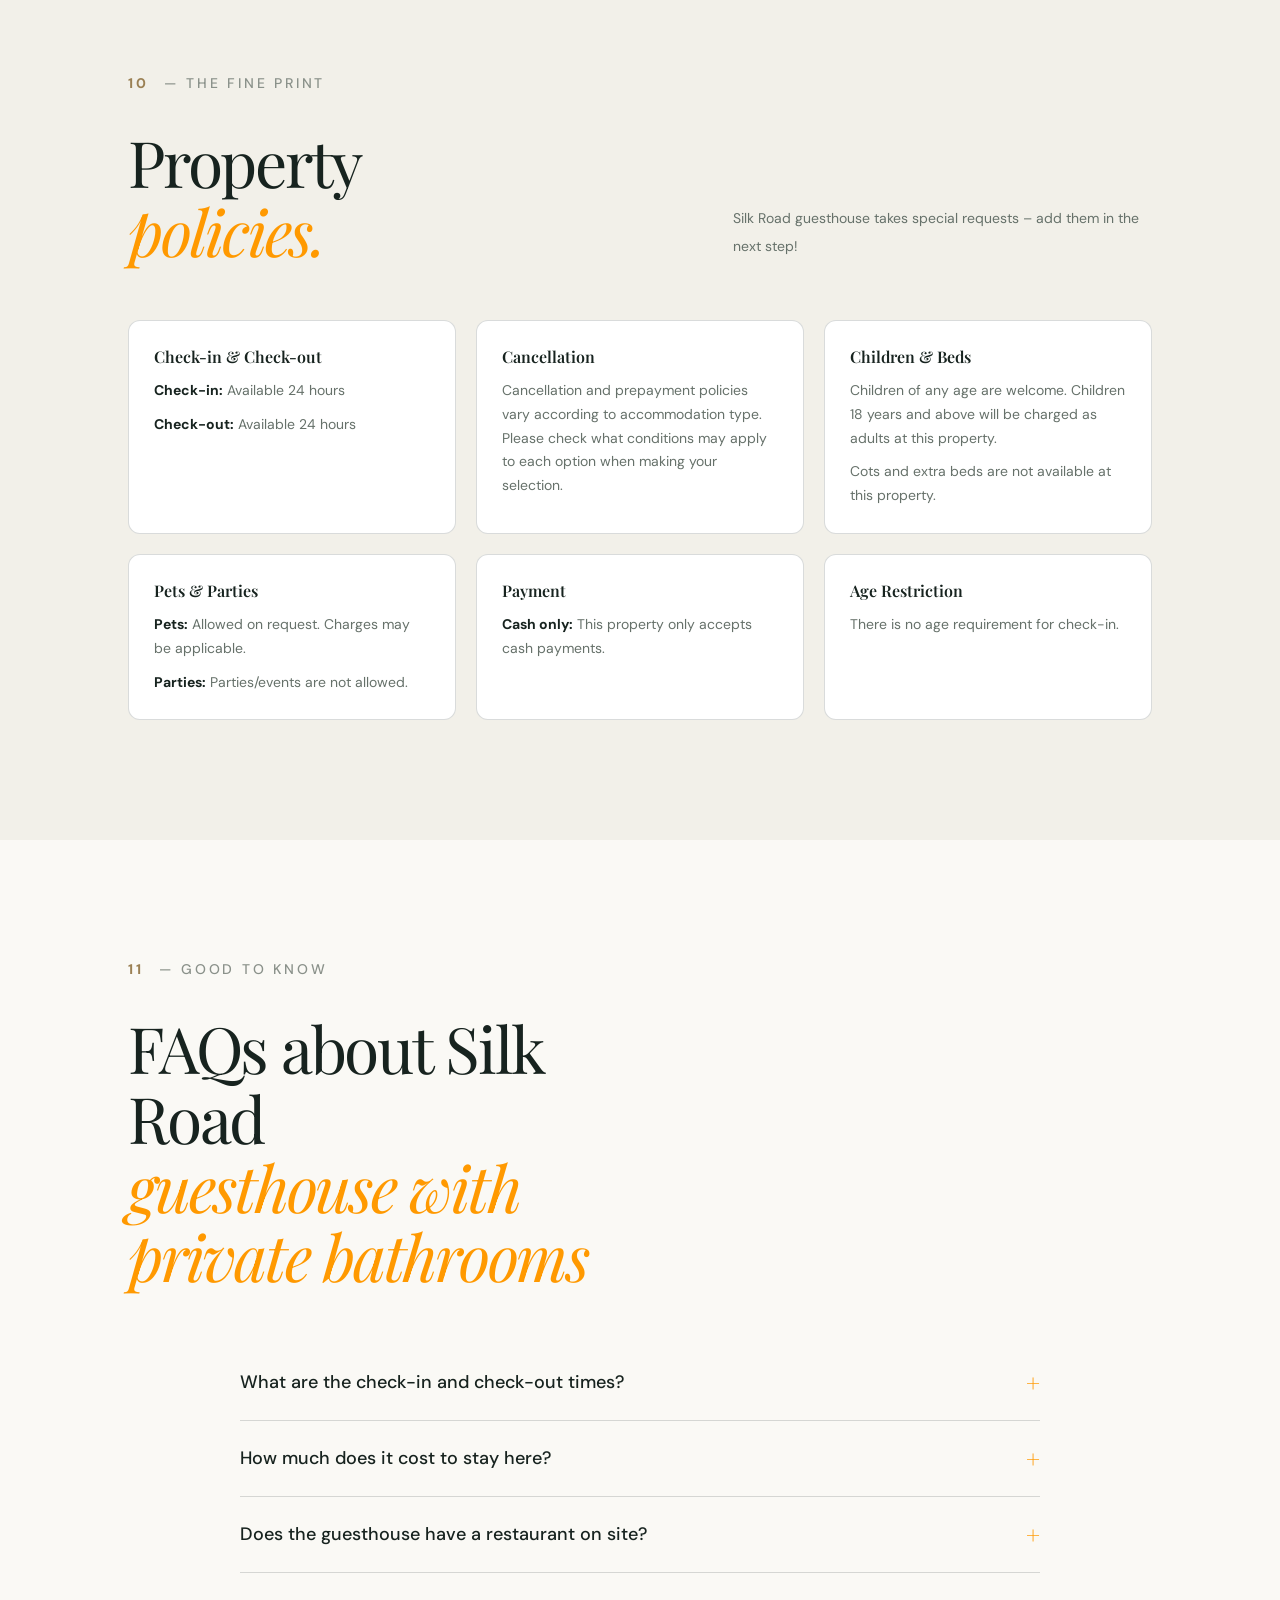
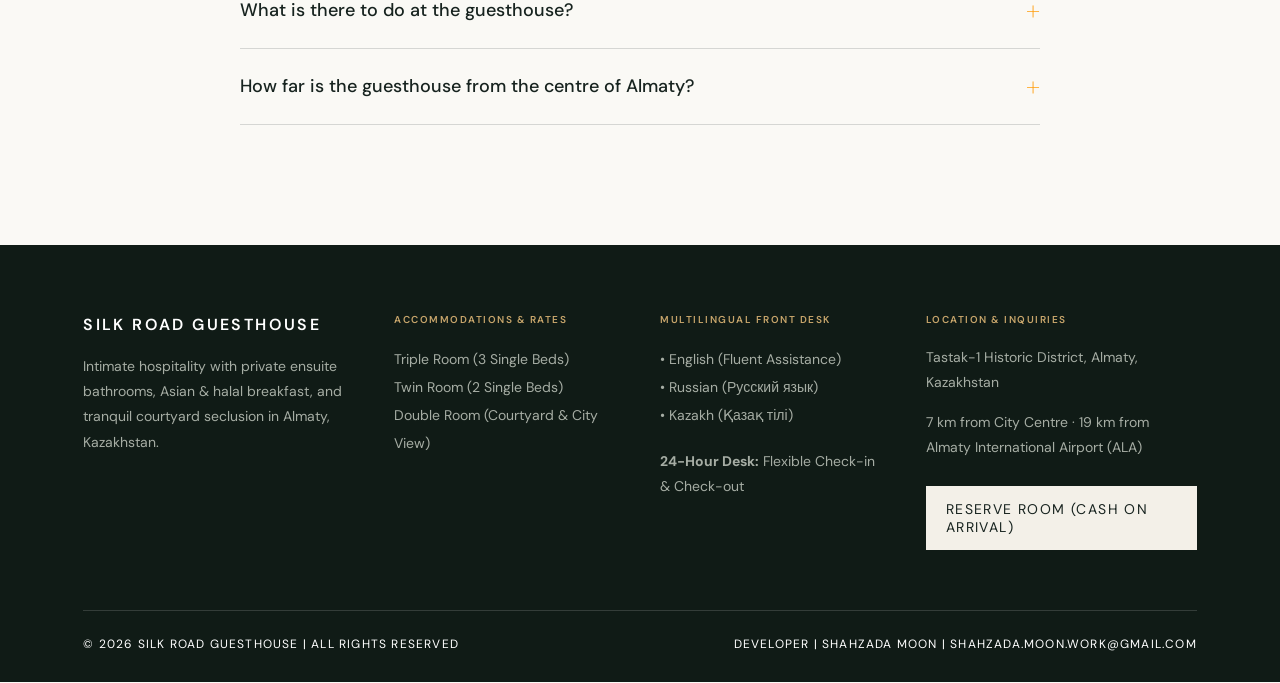
==== commit 78da8e31: "Update" ====
--- a/index.html
+++ b/index.html
@@ -270,7 +270,7 @@
       <div class="location-layout">
         <div class="live-map reveal">
           <iframe title="Google Maps search for Silk Road Guesthouse in Almaty" src="https://www.google.com/maps?q=Silk+Road+guesthouse+with+private+bathrooms,+Almaty,+Kazakhstan&output=embed" loading="lazy" referrerpolicy="no-referrer-when-downgrade" allowfullscreen></iframe>
-          <a class="map-directions" href="https://www.google.com/maps/search/?api=1&query=Silk+Road+guesthouse+with+private+bathrooms%2C+Almaty%2C+Kazakhstan" target="_blank" rel="noopener">Open Google Maps & get directions ↗</a>
+          <a class="map-directions" href="https://maps.app.goo.gl/sR9JqJeSjpnoxzSZ7" target="_blank" rel="noopener">Open Google Maps & get directions ↗</a>
         </div>
         
         <div class="surroundings-grid reveal">
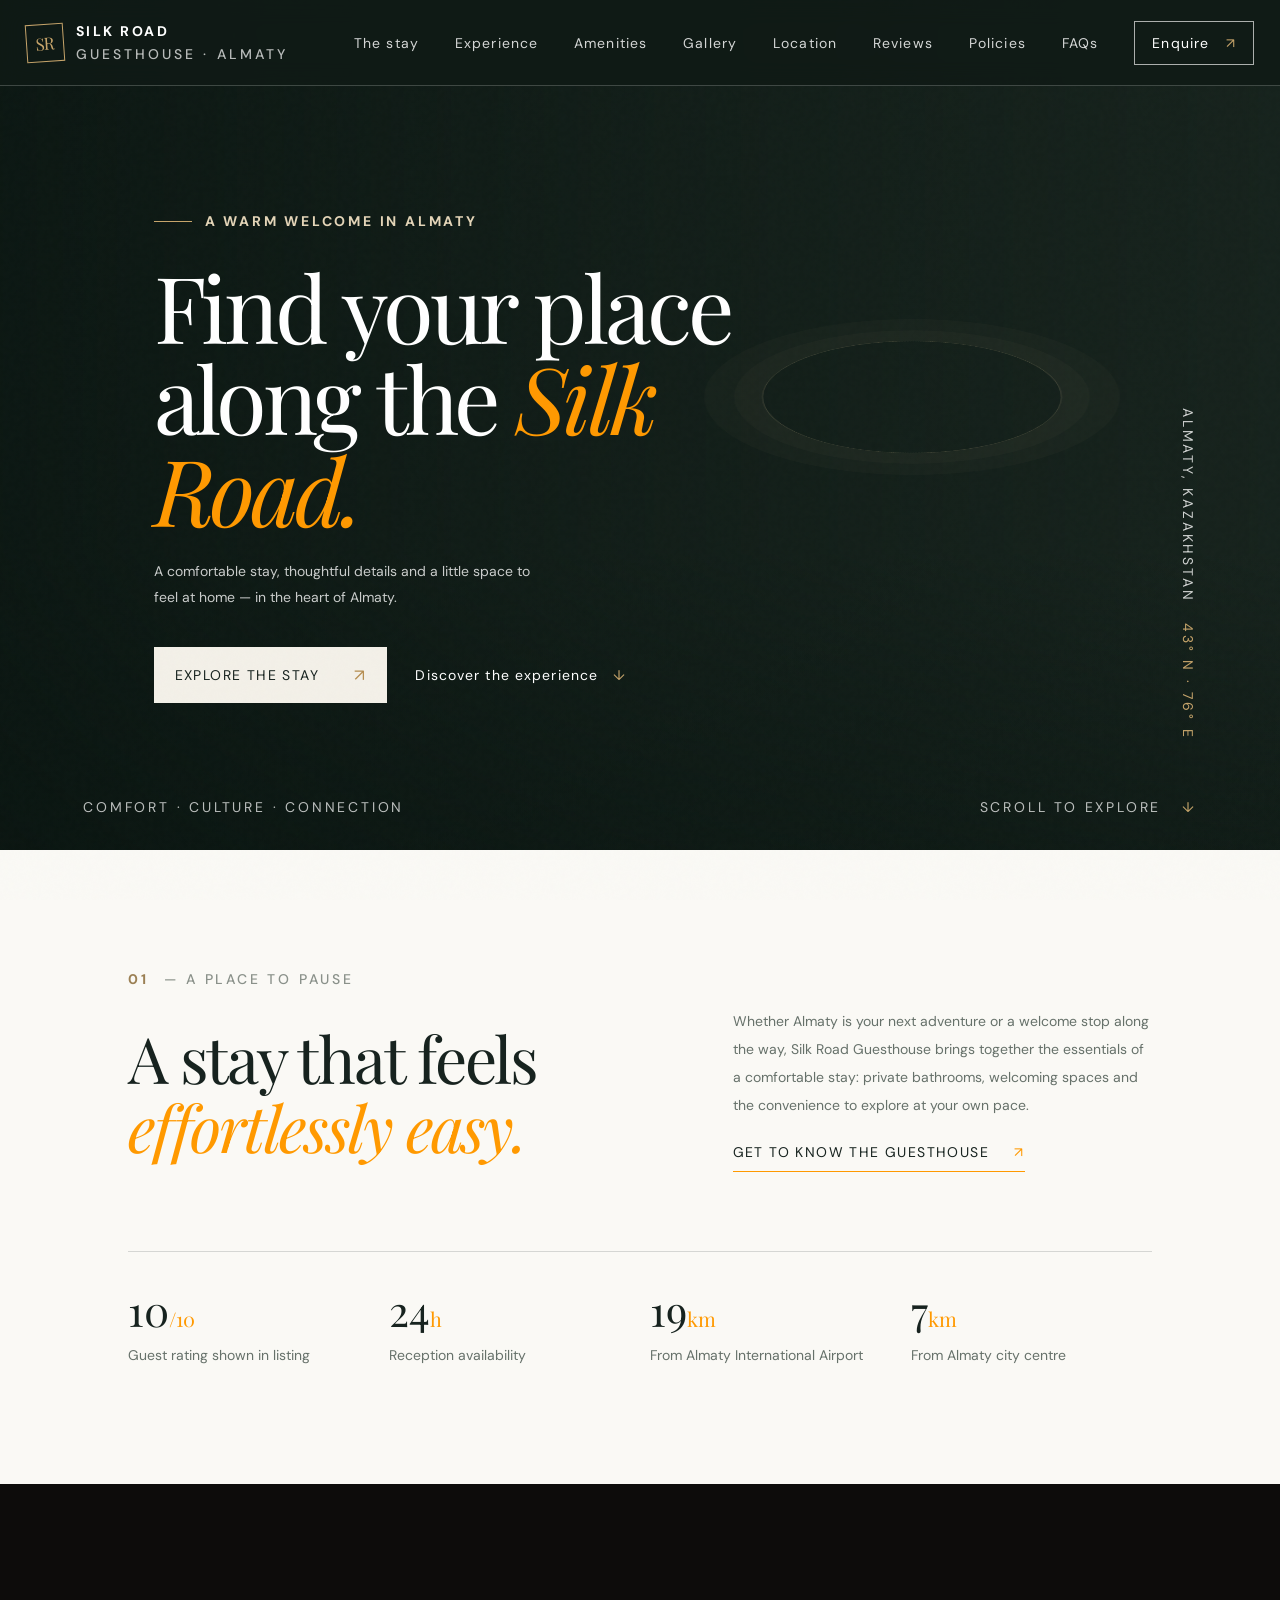
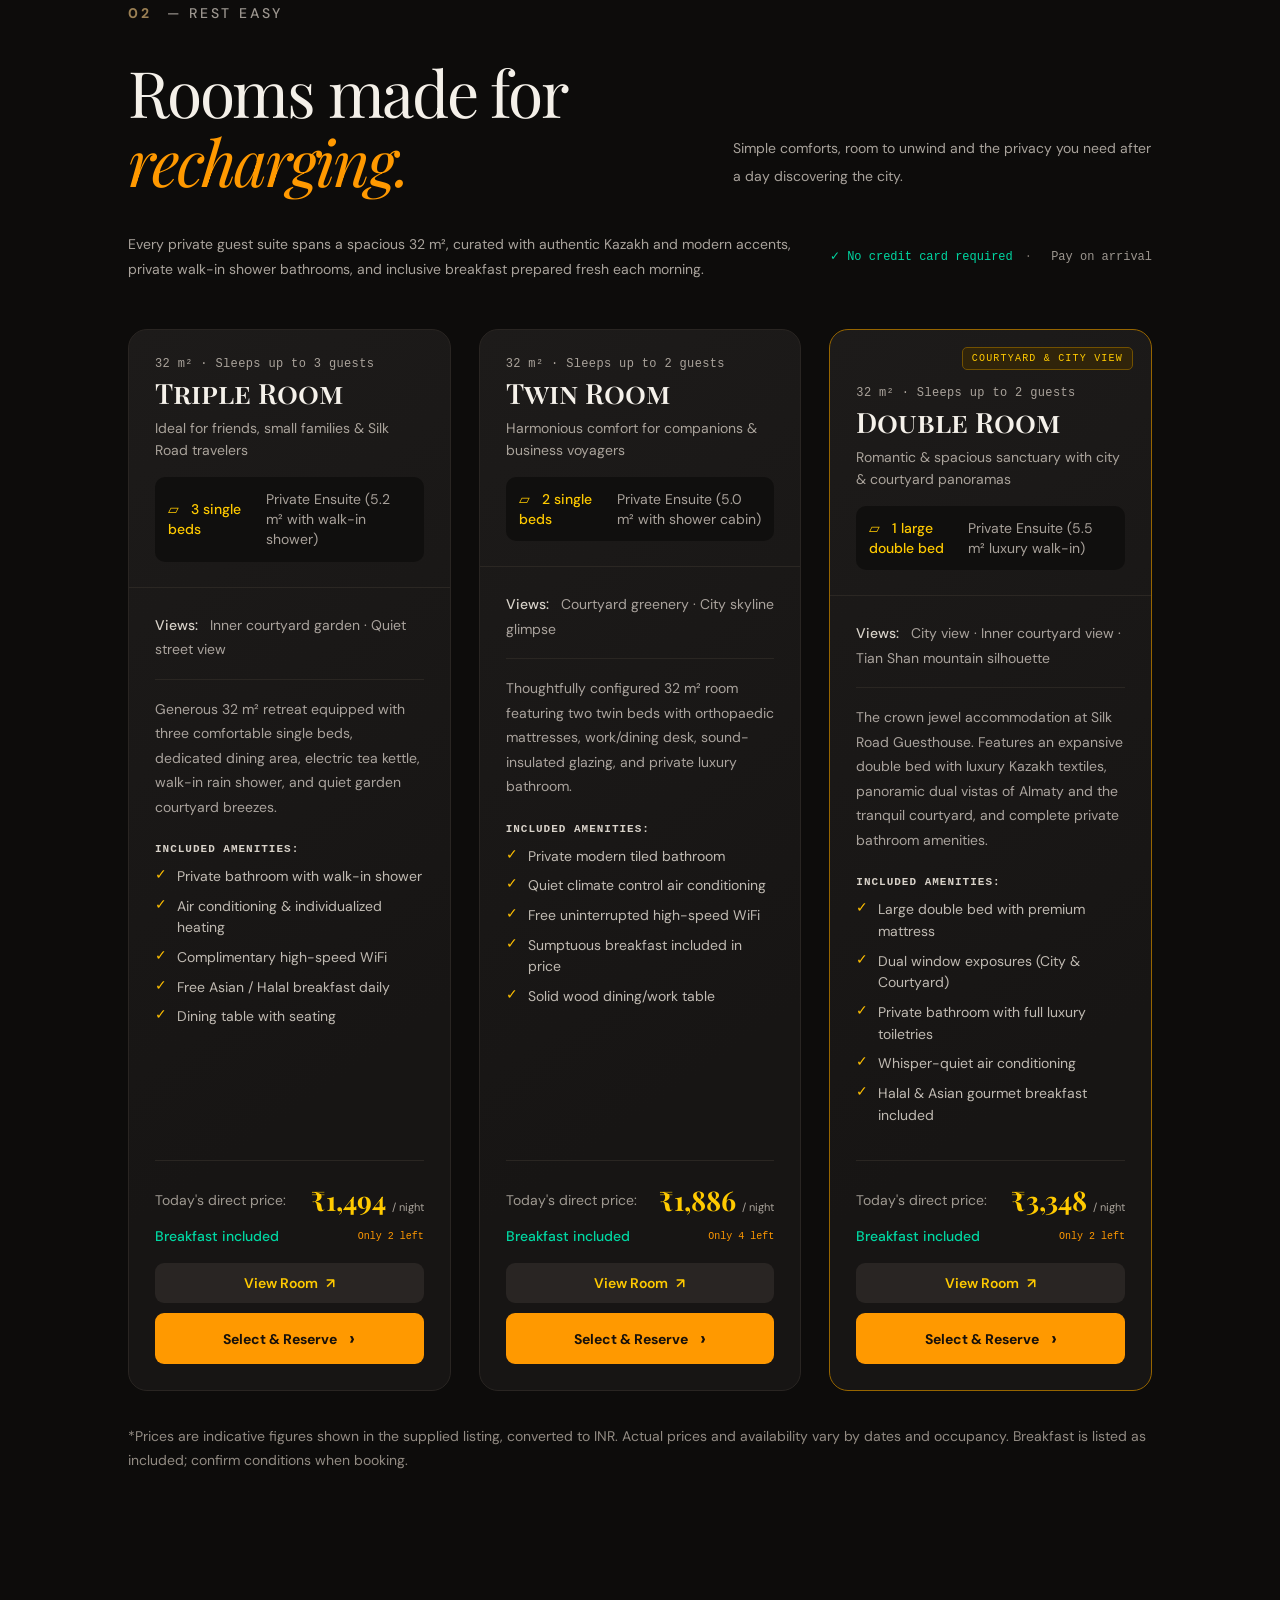
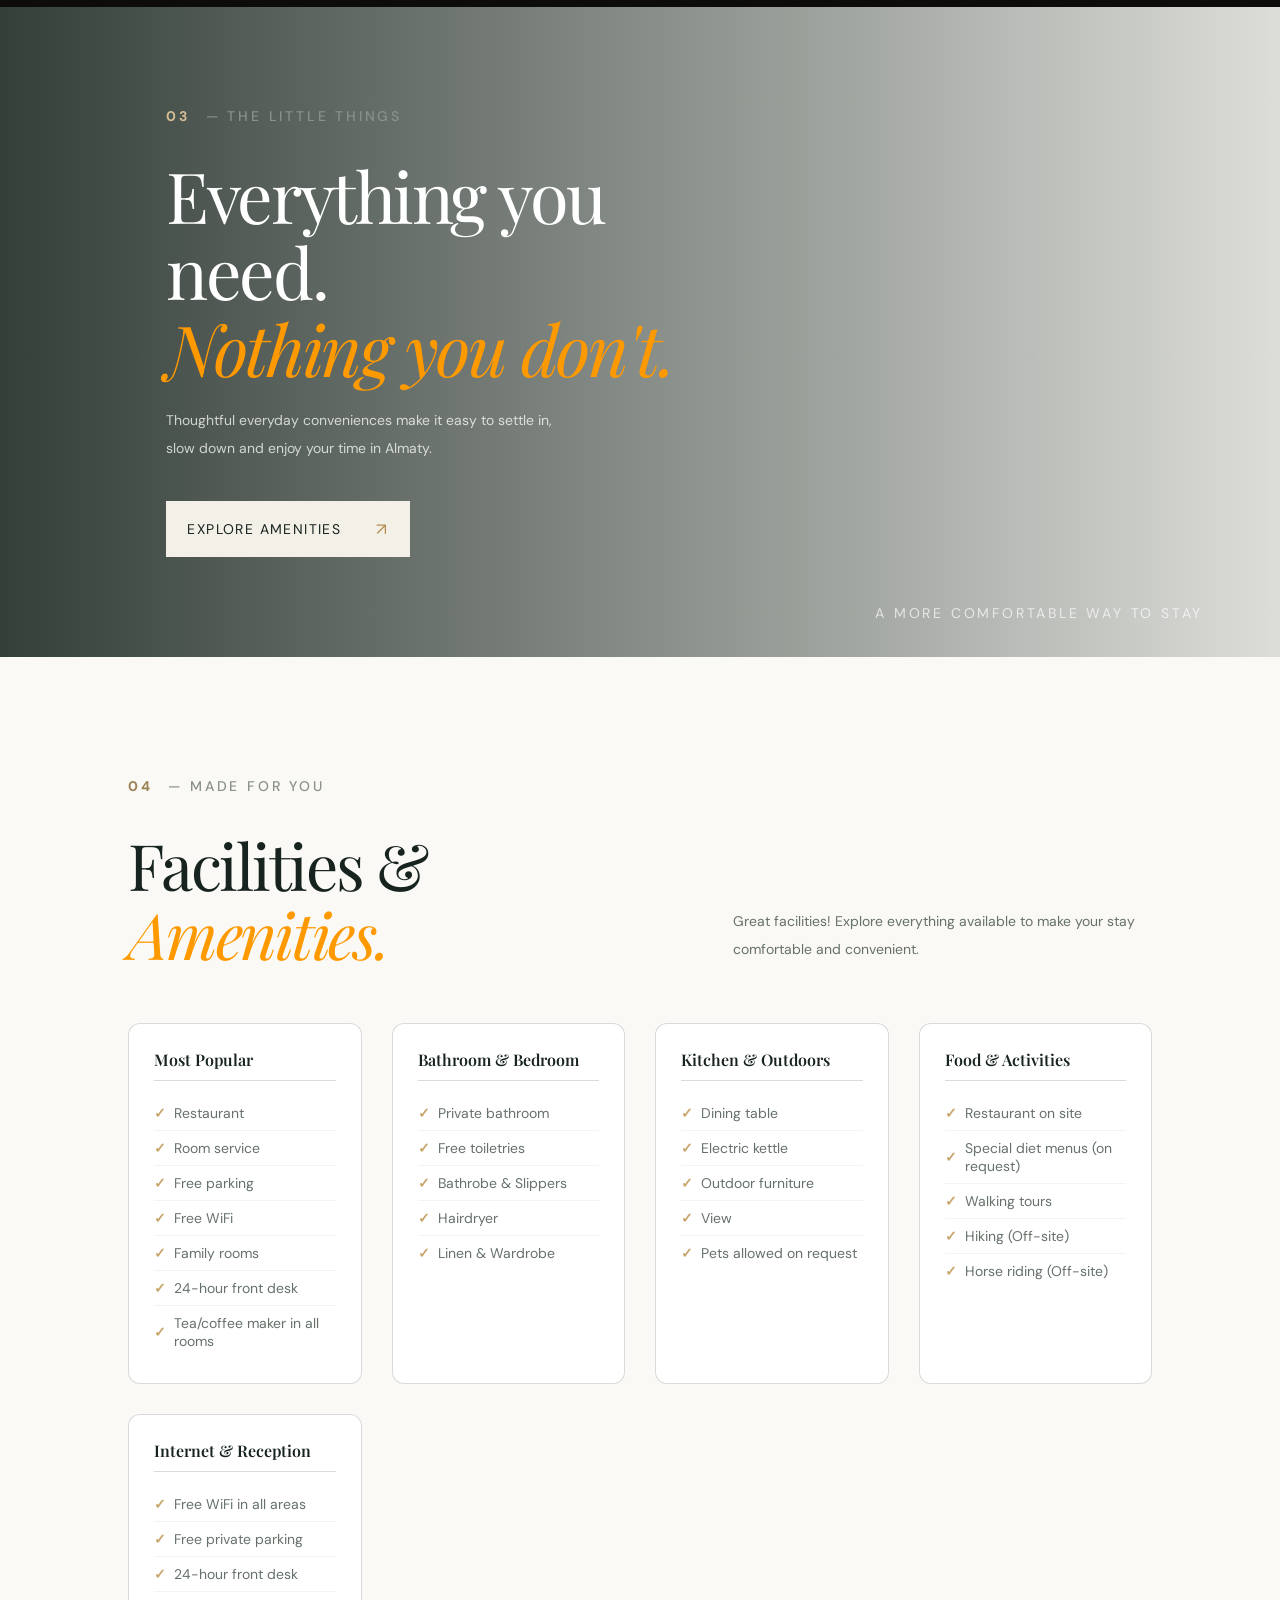
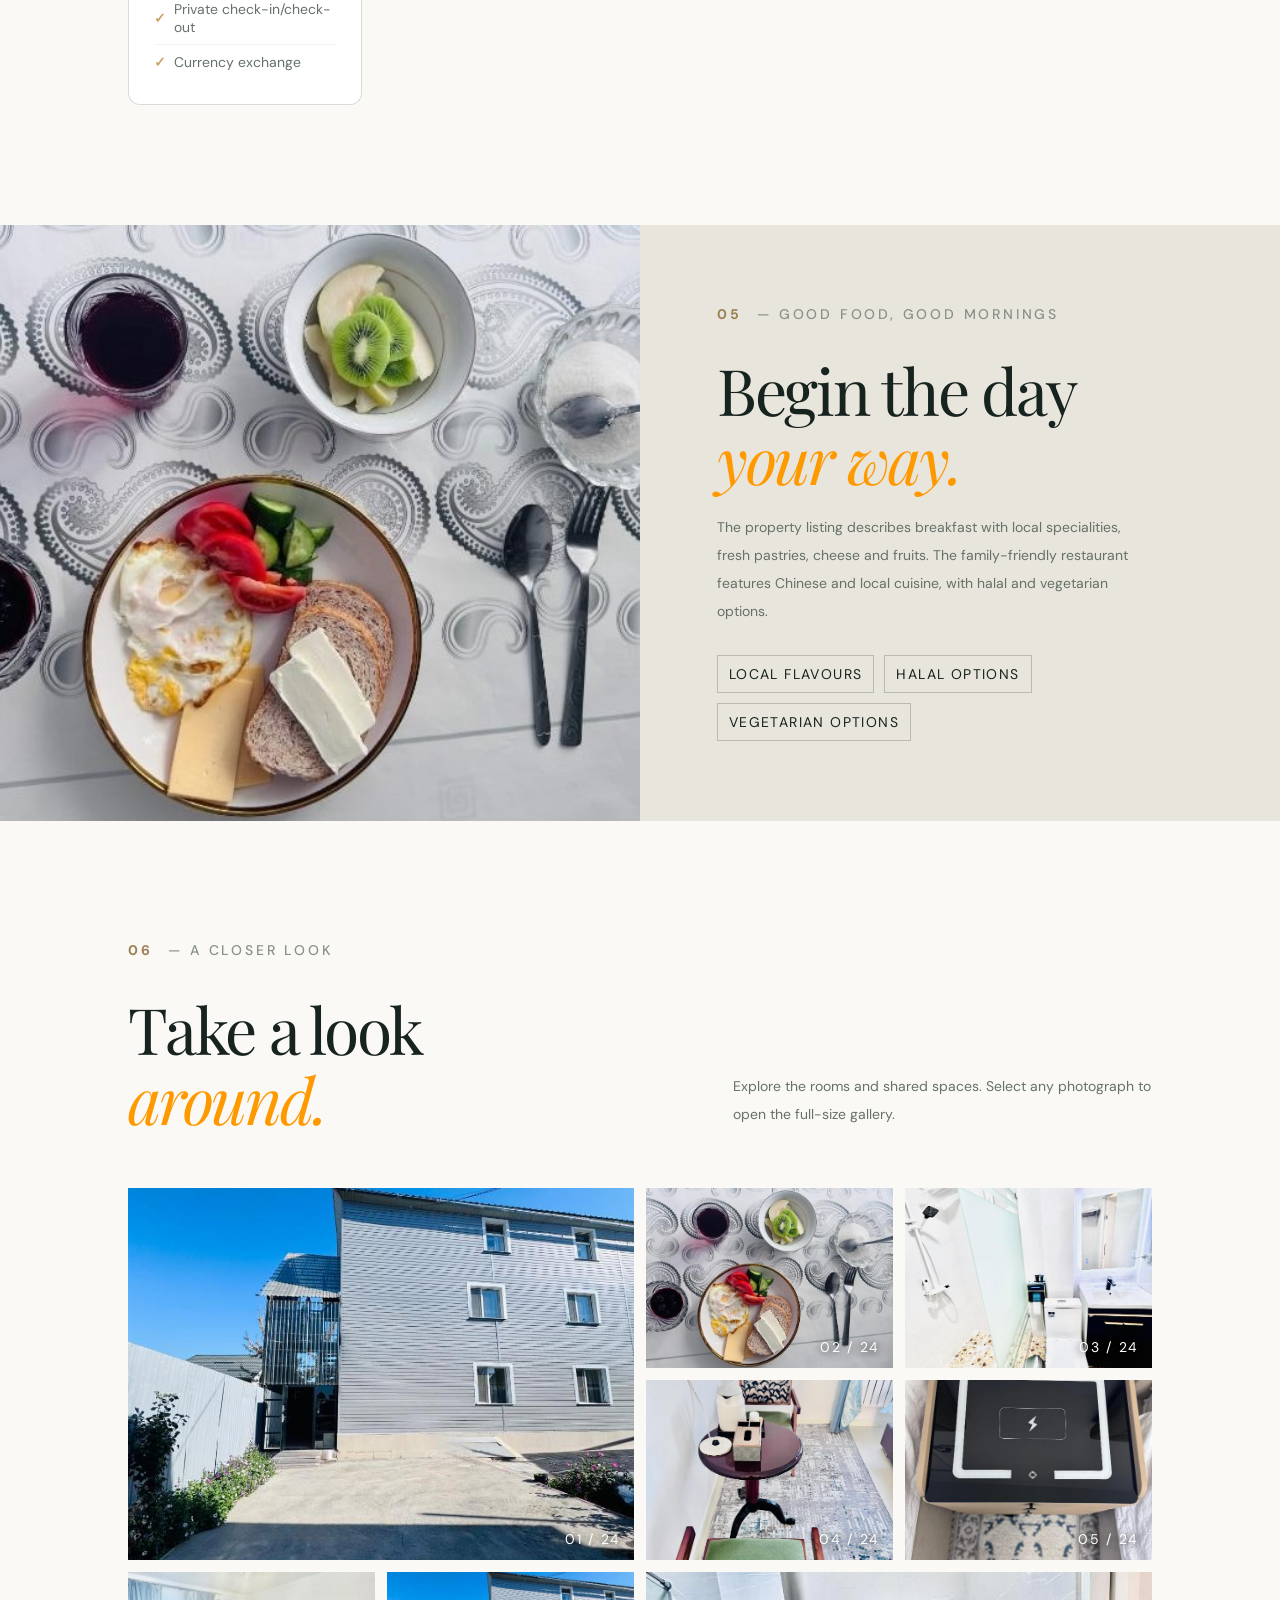
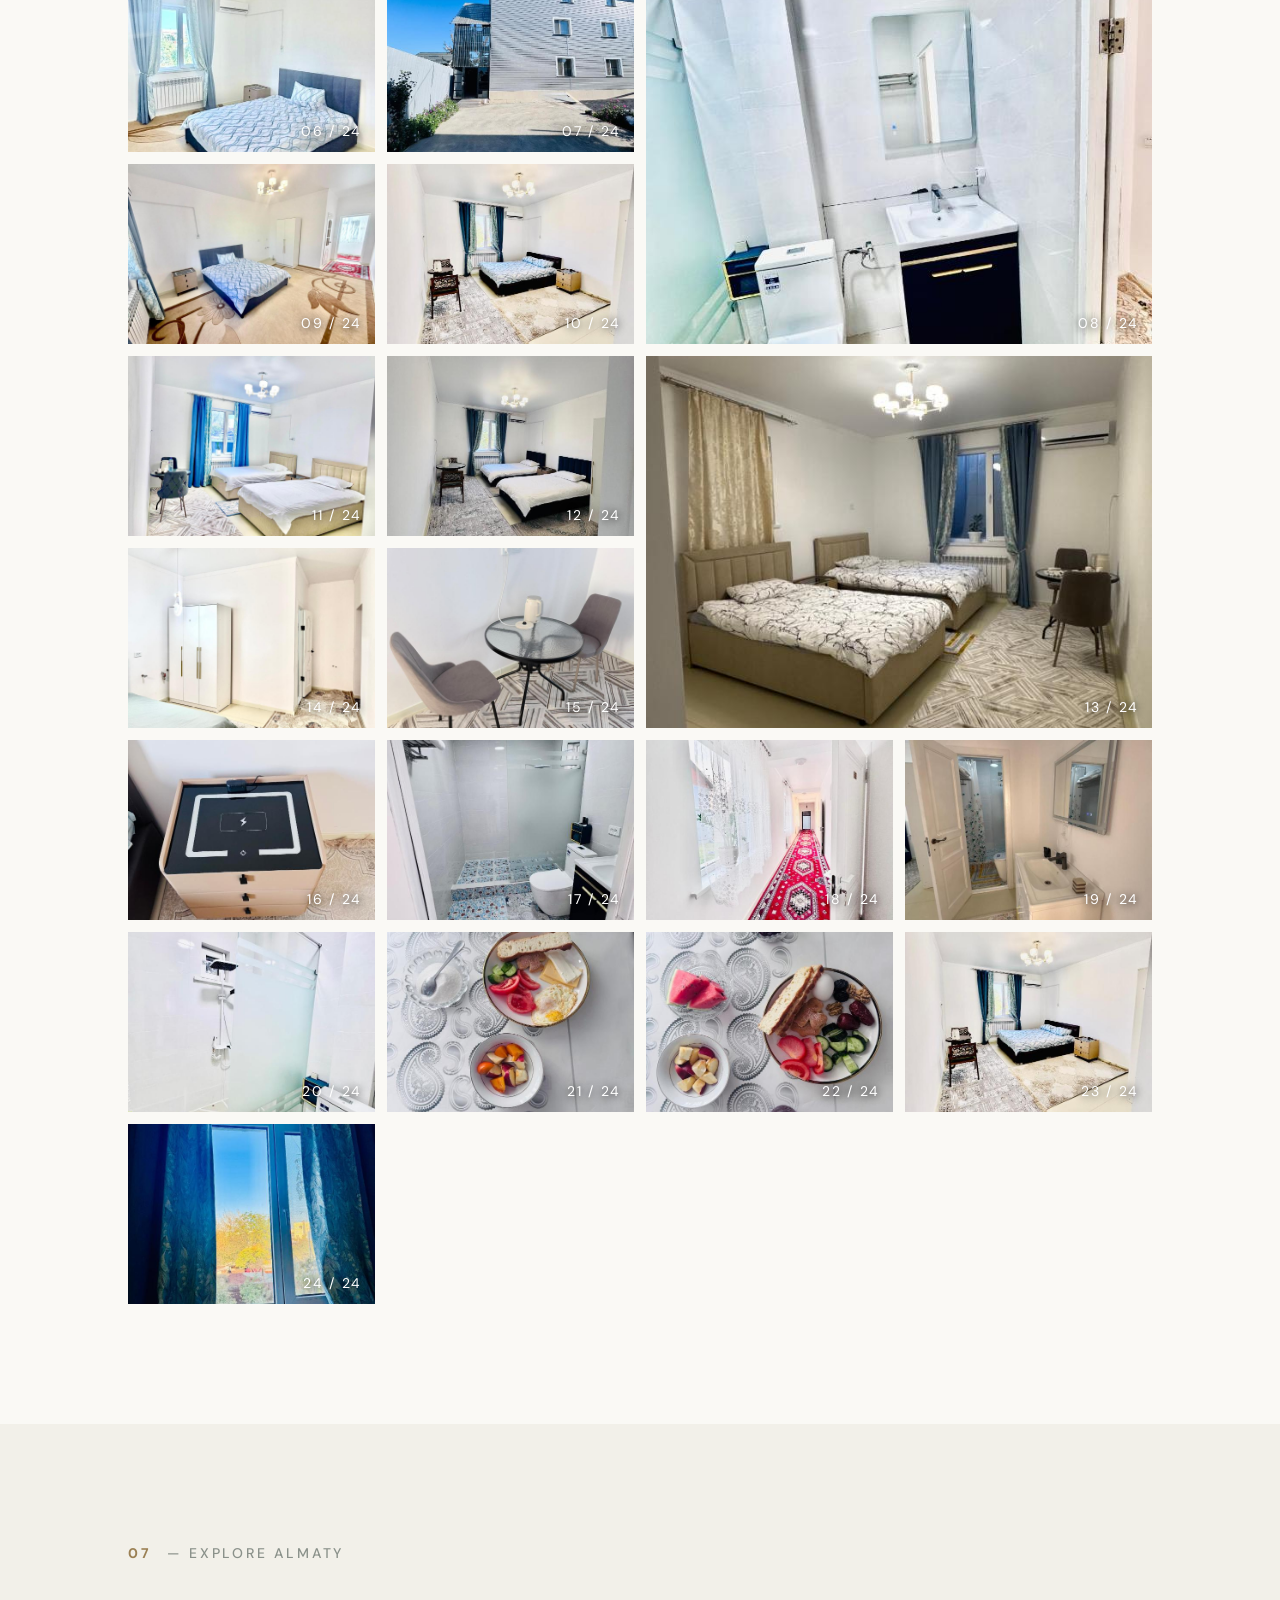
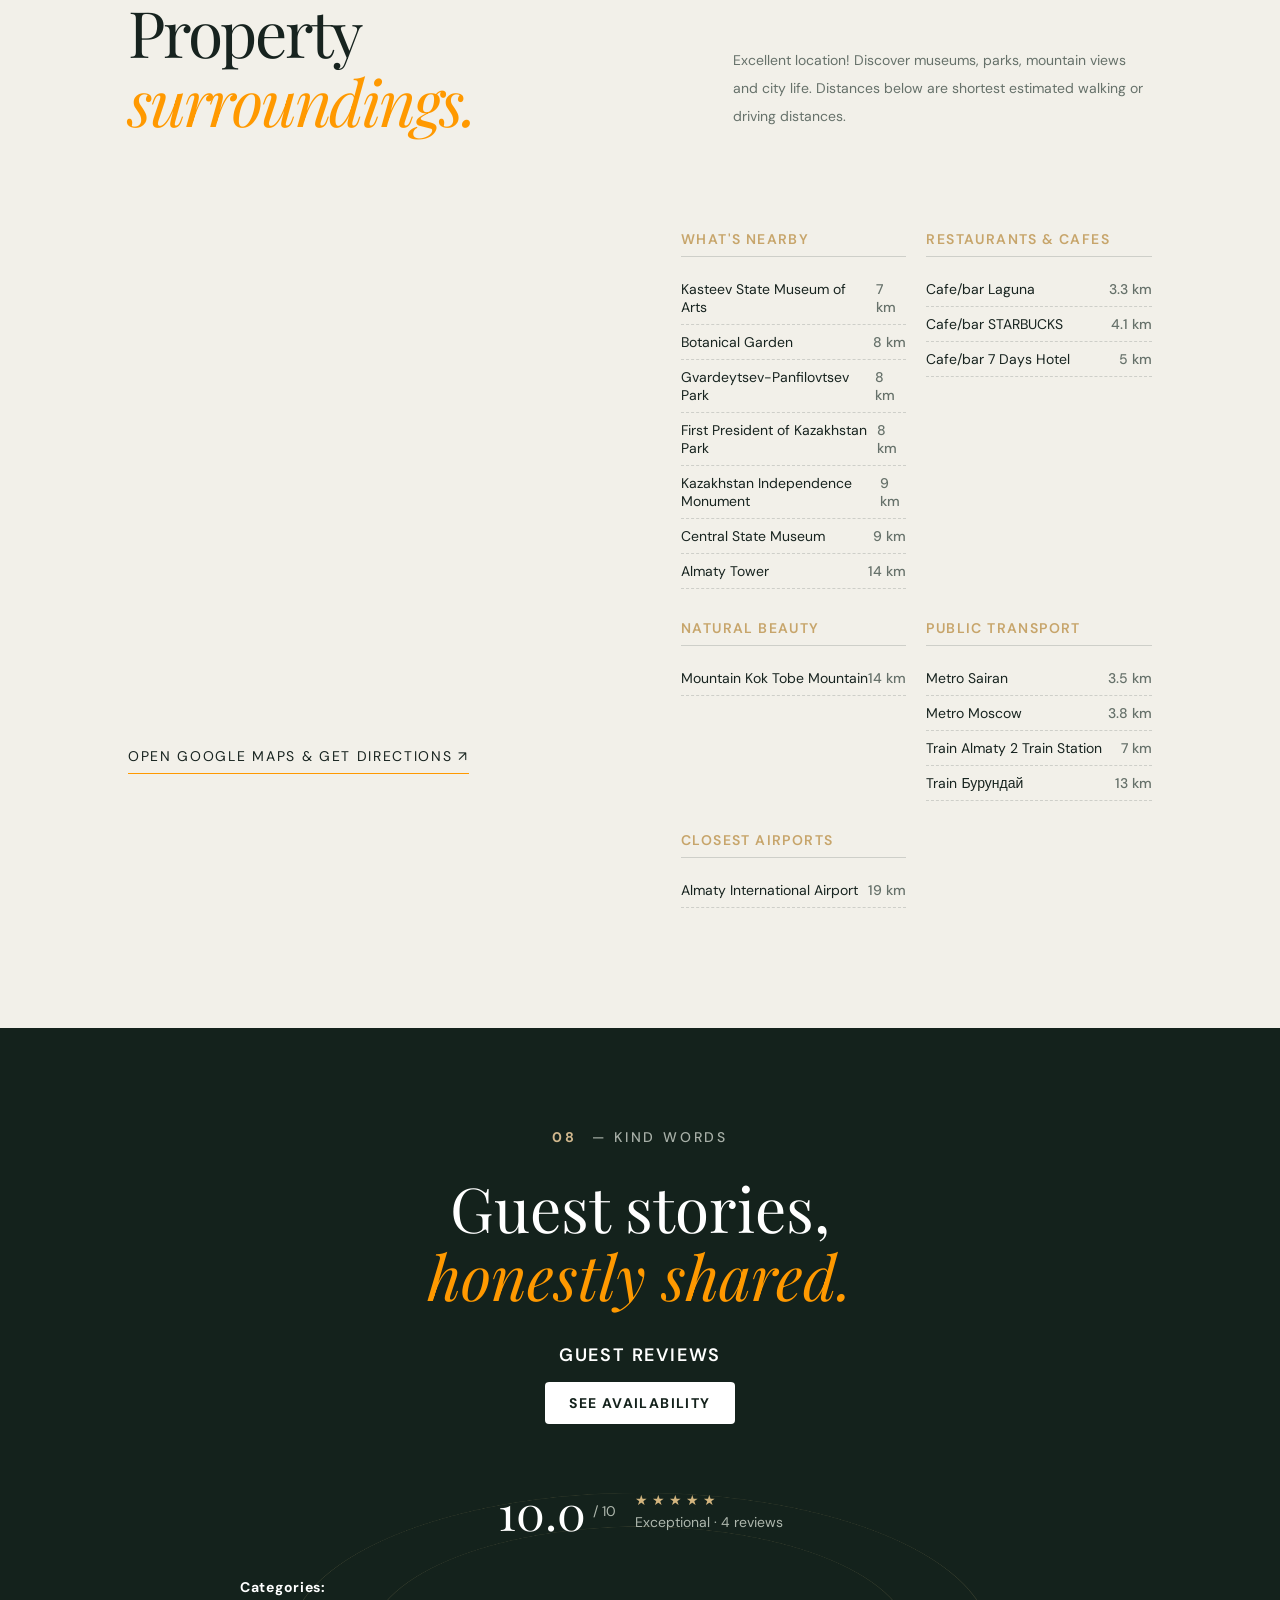
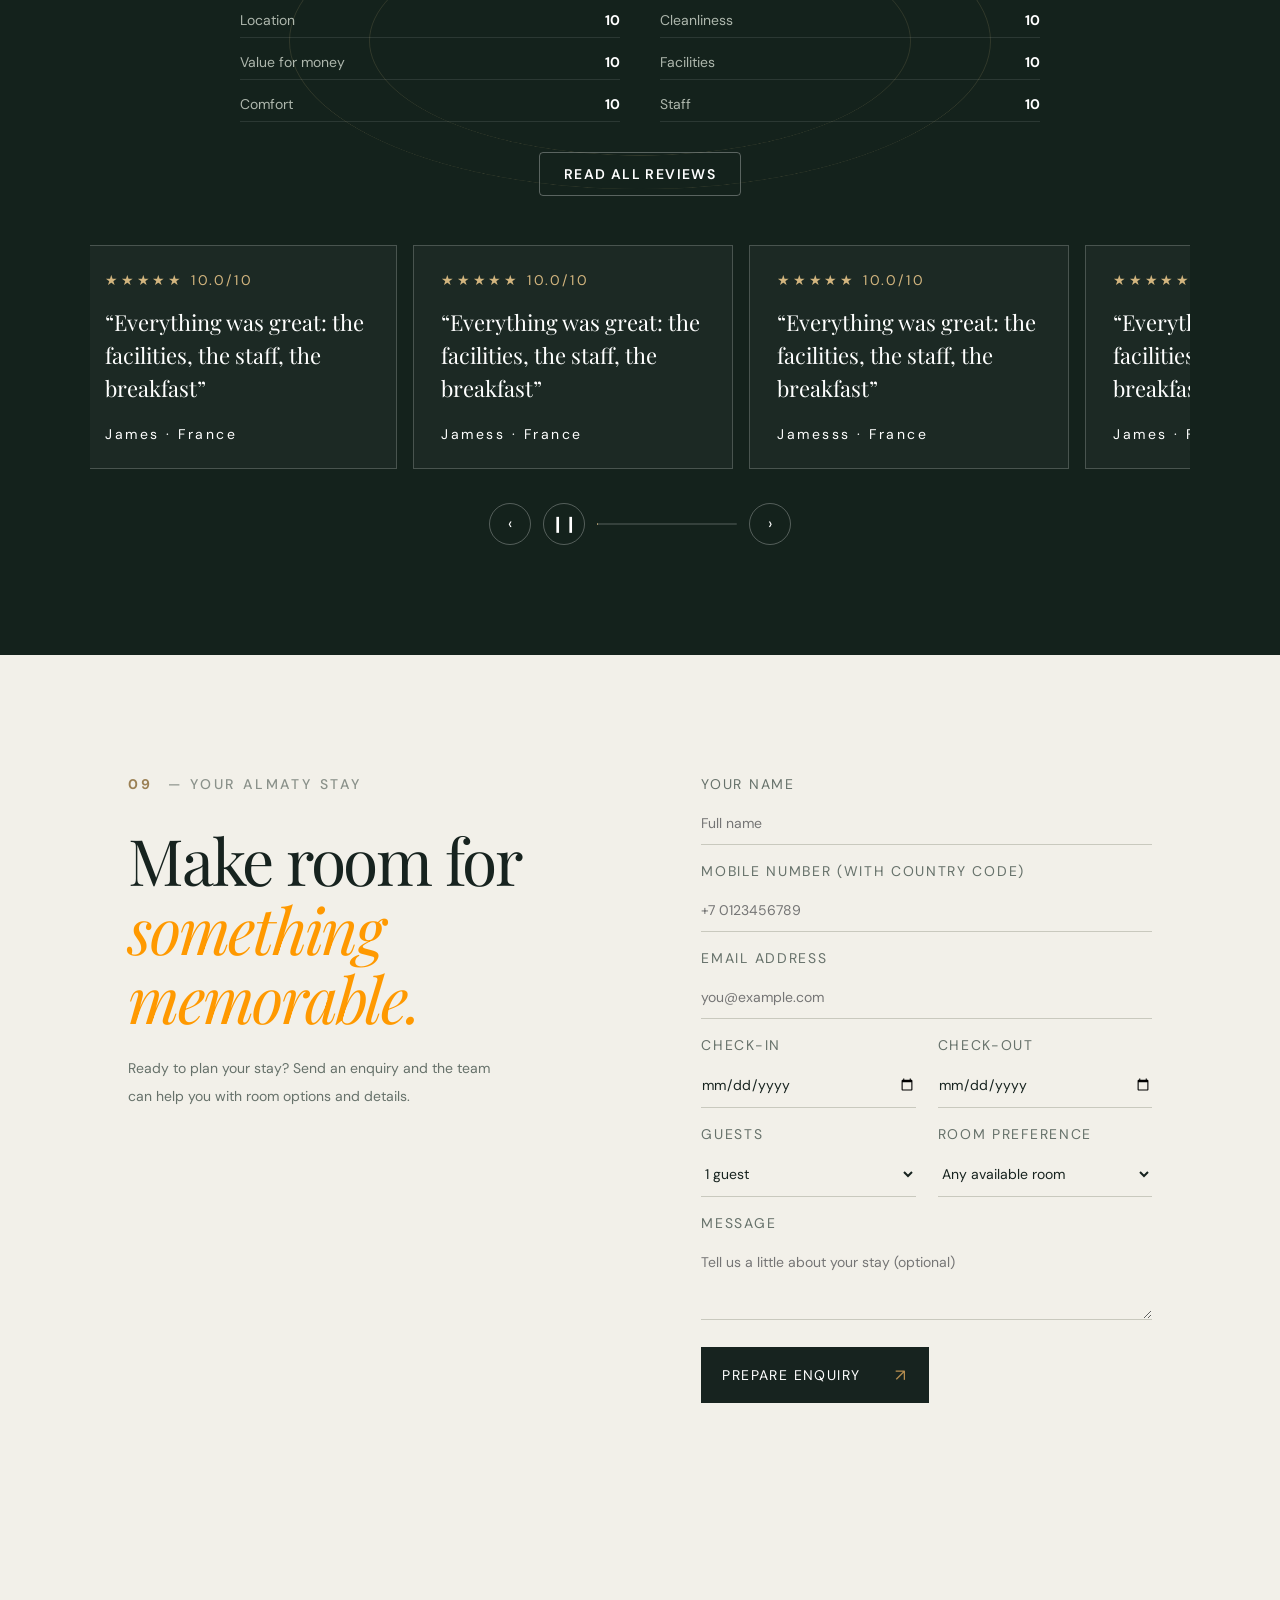
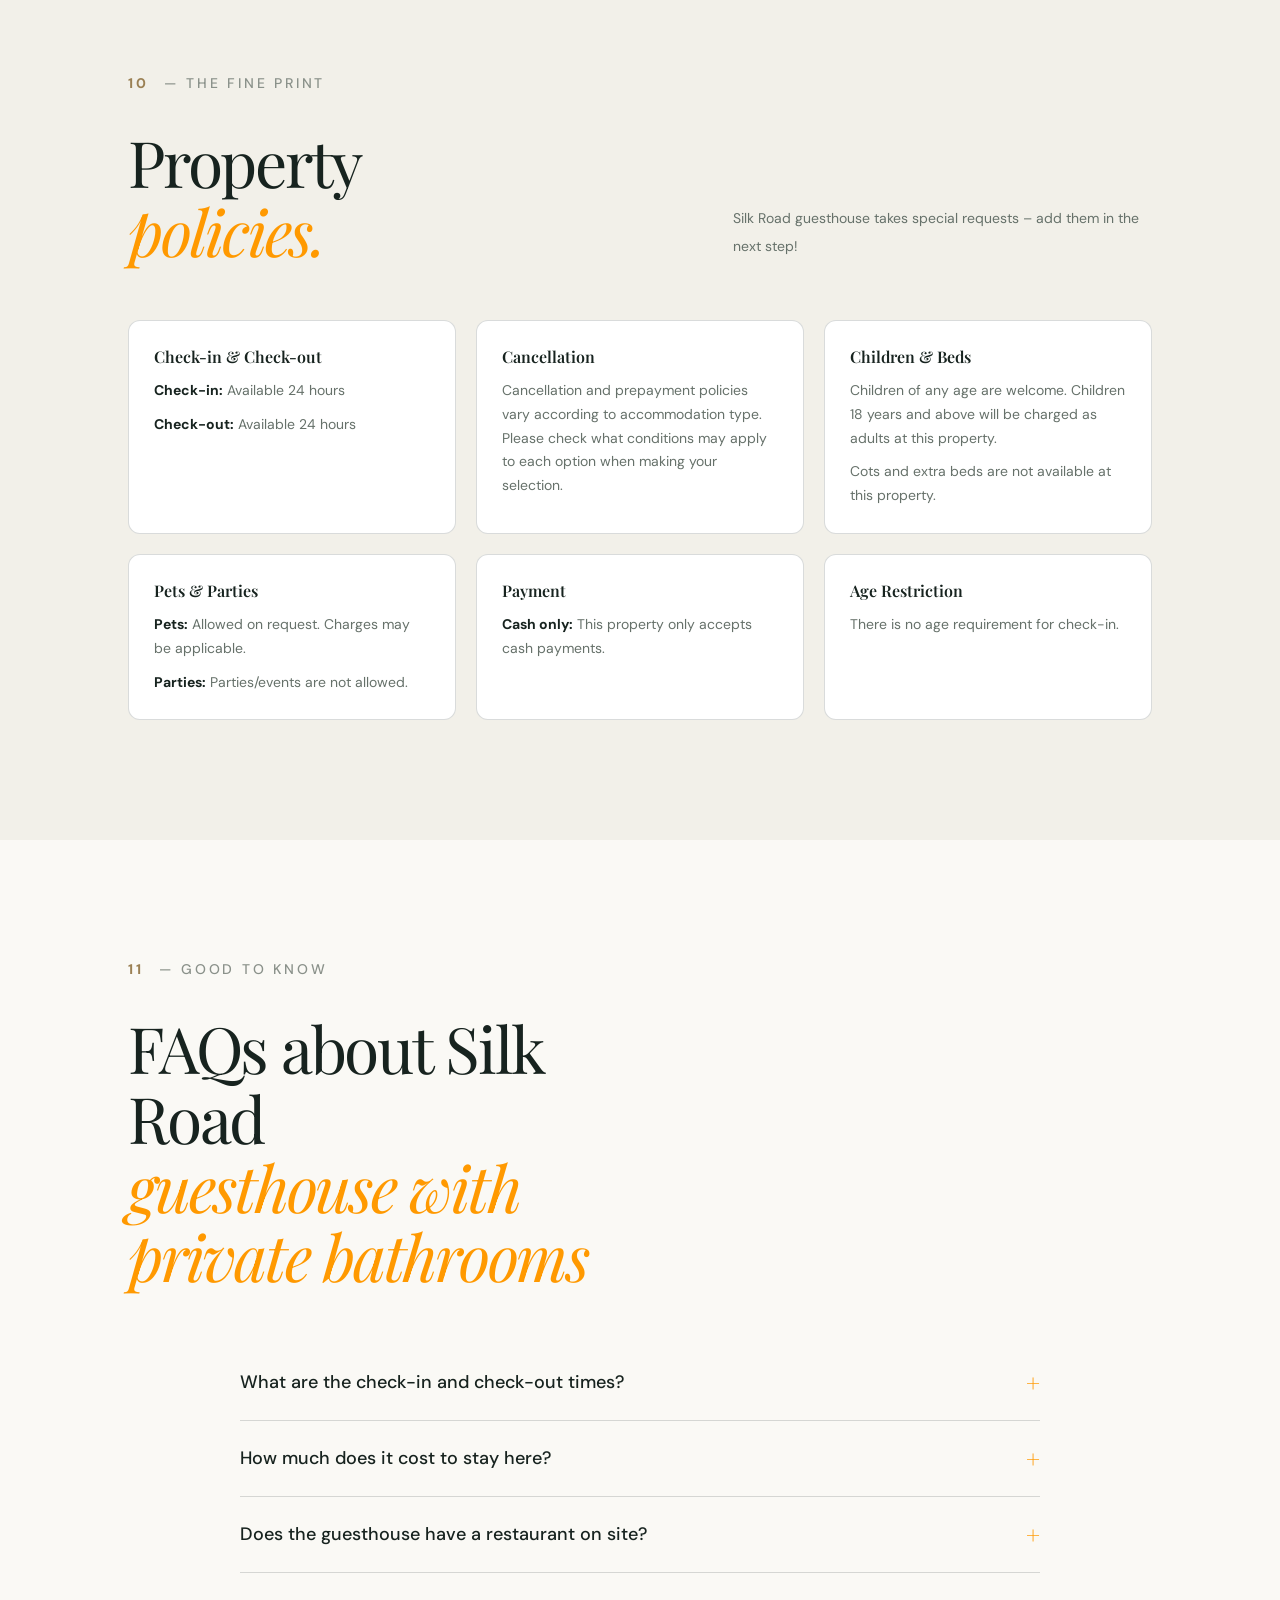
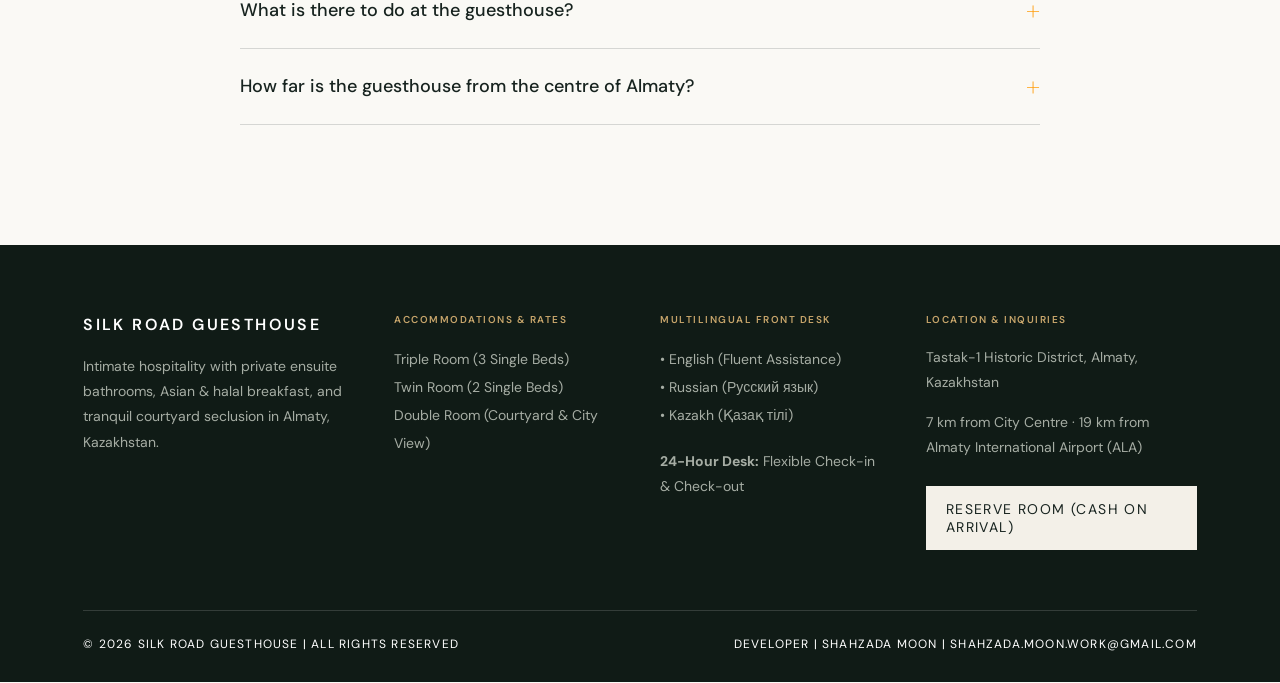
==== commit 96815907: "Update" ====
--- a/index.html
+++ b/index.html
@@ -269,7 +269,7 @@
       
       <div class="location-layout">
         <div class="live-map reveal">
-          <iframe title="Google Maps search for Silk Road Guesthouse in Almaty" src="https://www.google.com/maps?q=Silk+Road+guesthouse+with+private+bathrooms,+Almaty,+Kazakhstan&output=embed" loading="lazy" referrerpolicy="no-referrer-when-downgrade" allowfullscreen></iframe>
+          <iframe title="Google Maps search for Silk Road Guesthouse in Almaty" src="https://maps.app.goo.gl/sR9JqJeSjpnoxzSZ7" loading="lazy" referrerpolicy="no-referrer-when-downgrade" allowfullscreen></iframe>
           <a class="map-directions" href="https://maps.app.goo.gl/sR9JqJeSjpnoxzSZ7" target="_blank" rel="noopener">Open Google Maps & get directions ↗</a>
         </div>
         
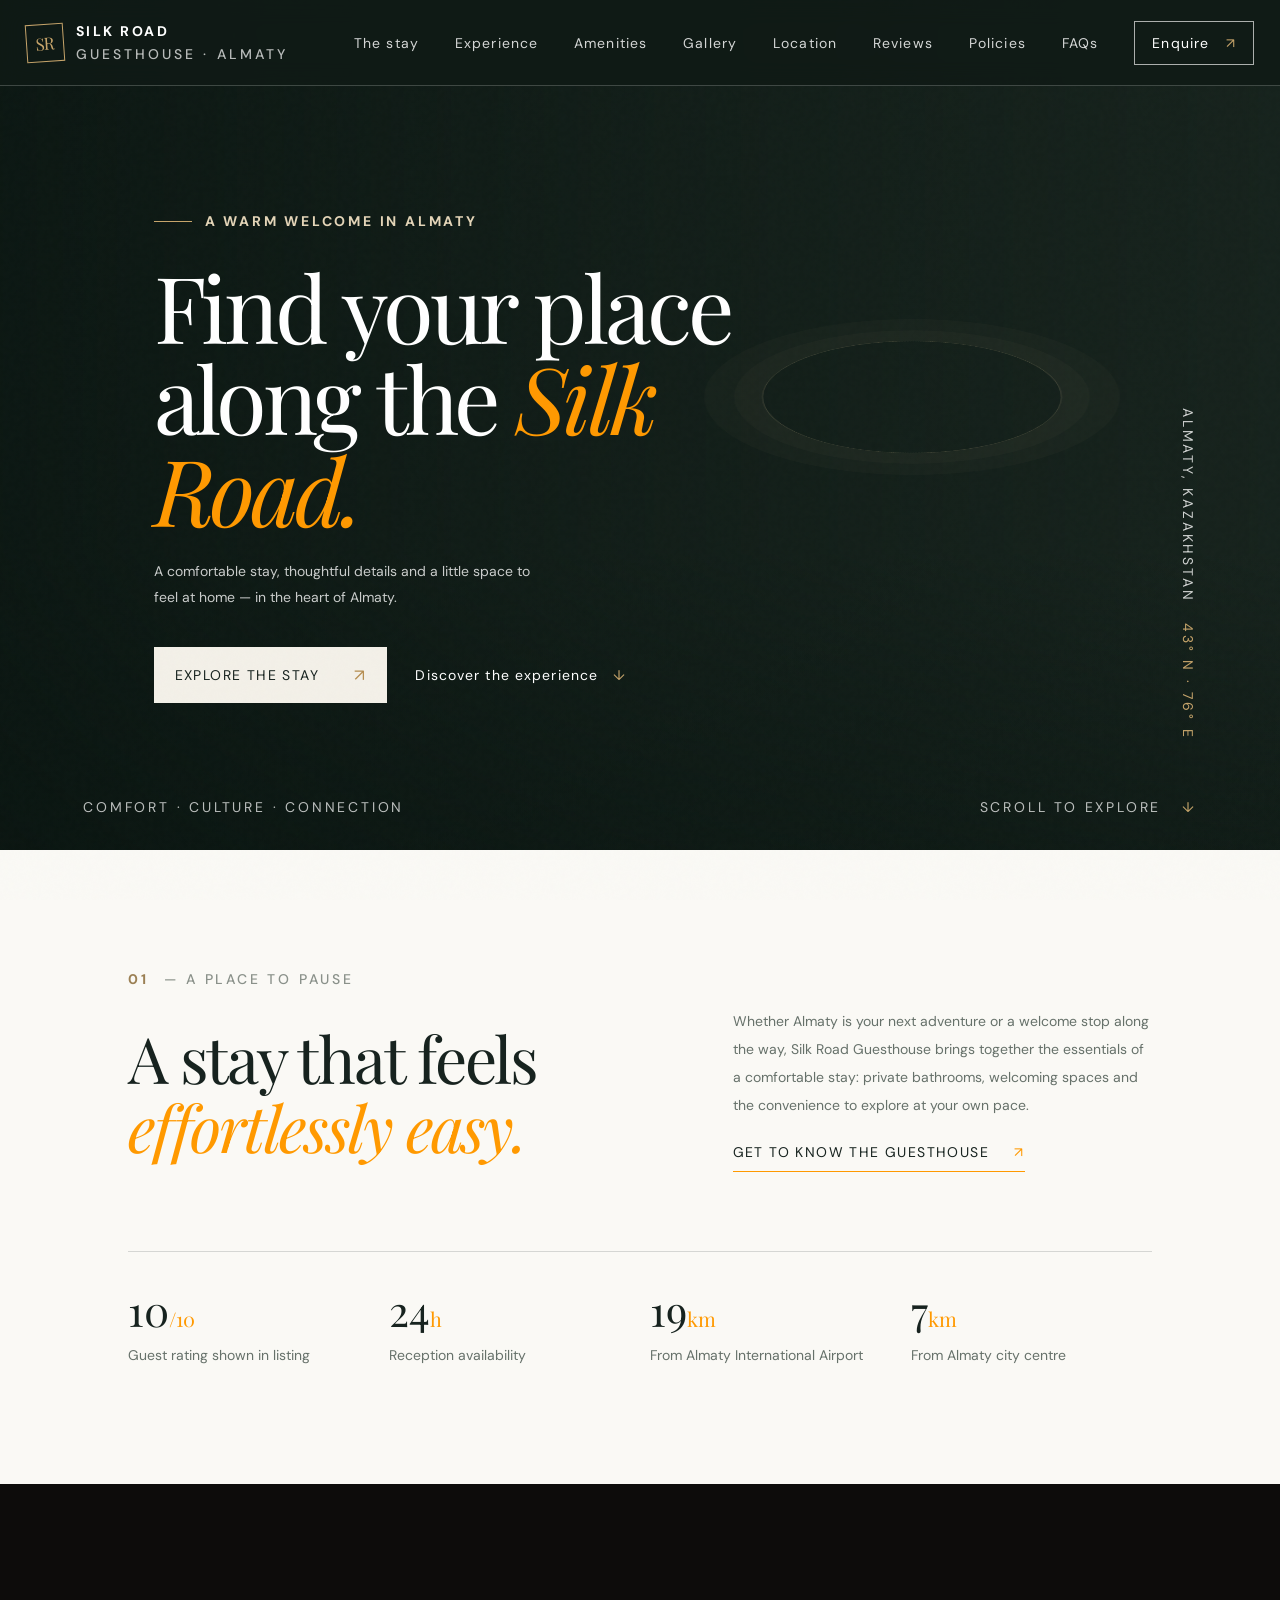
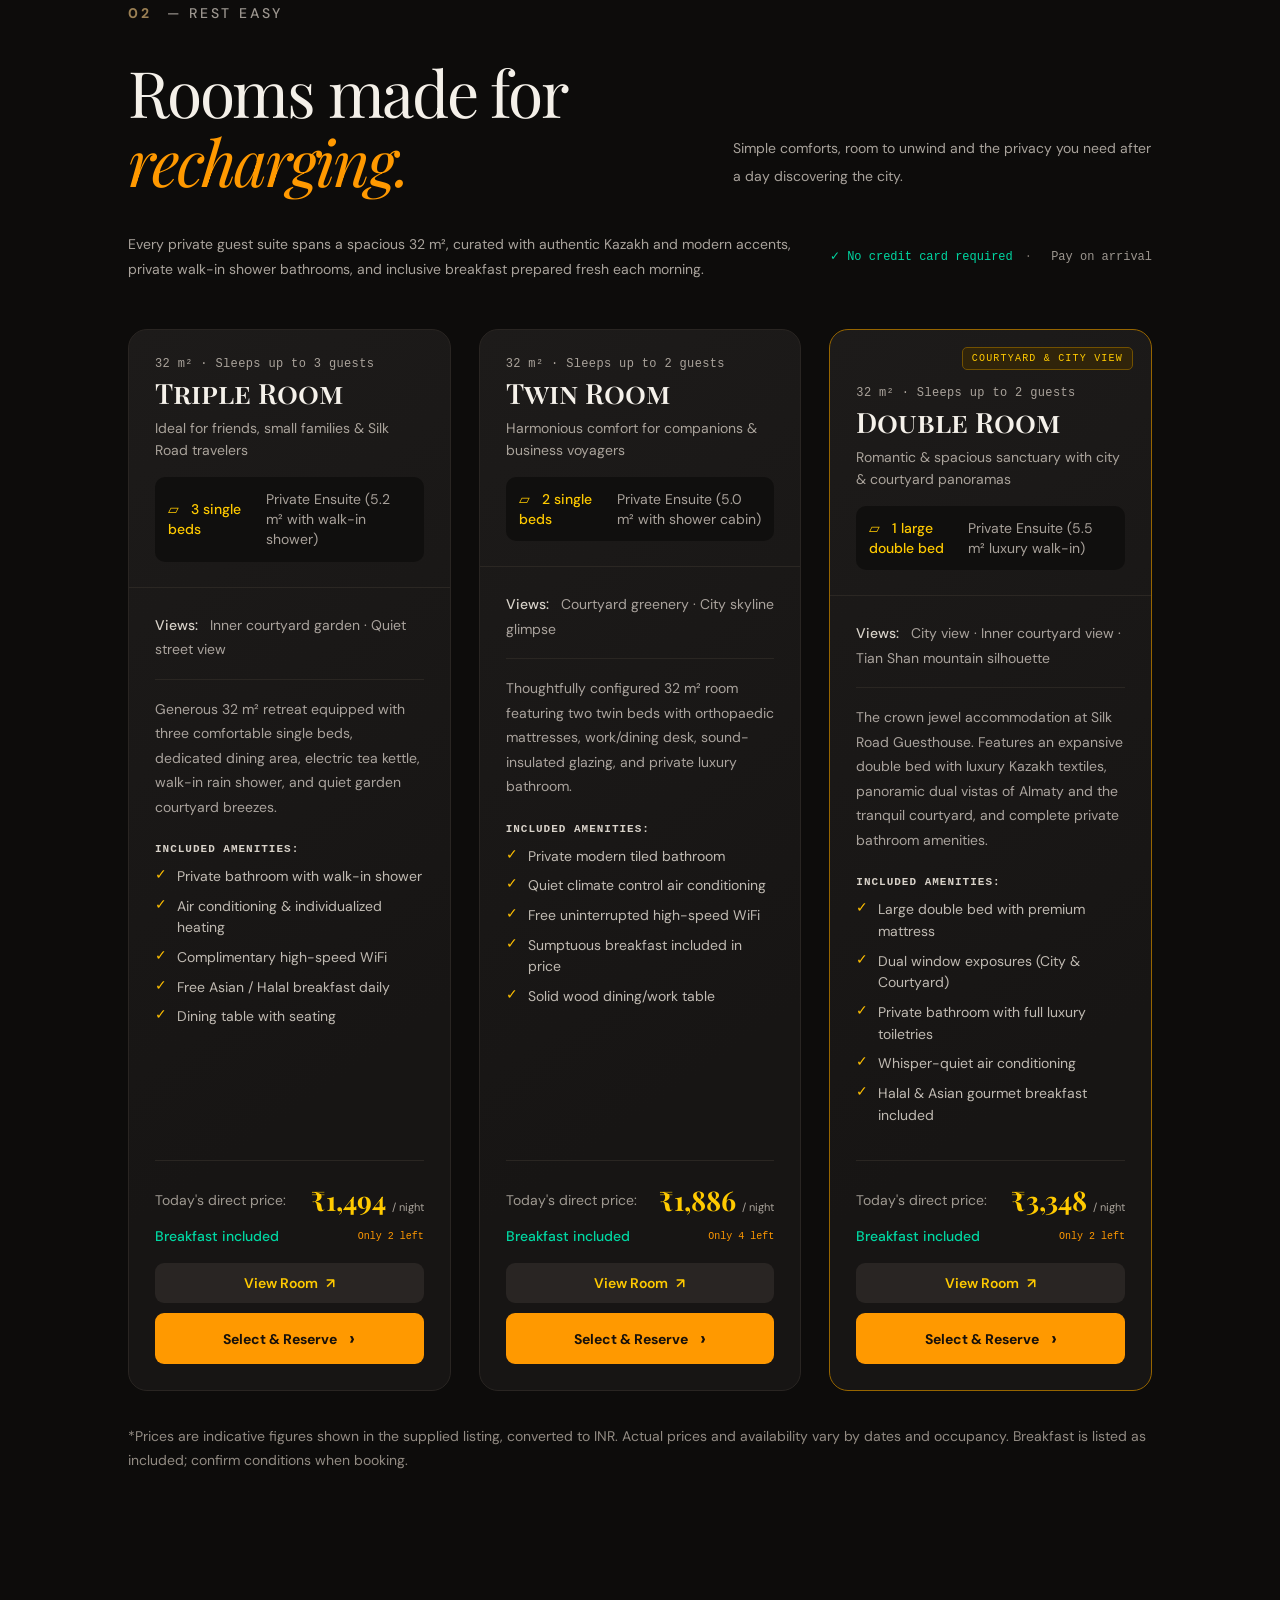
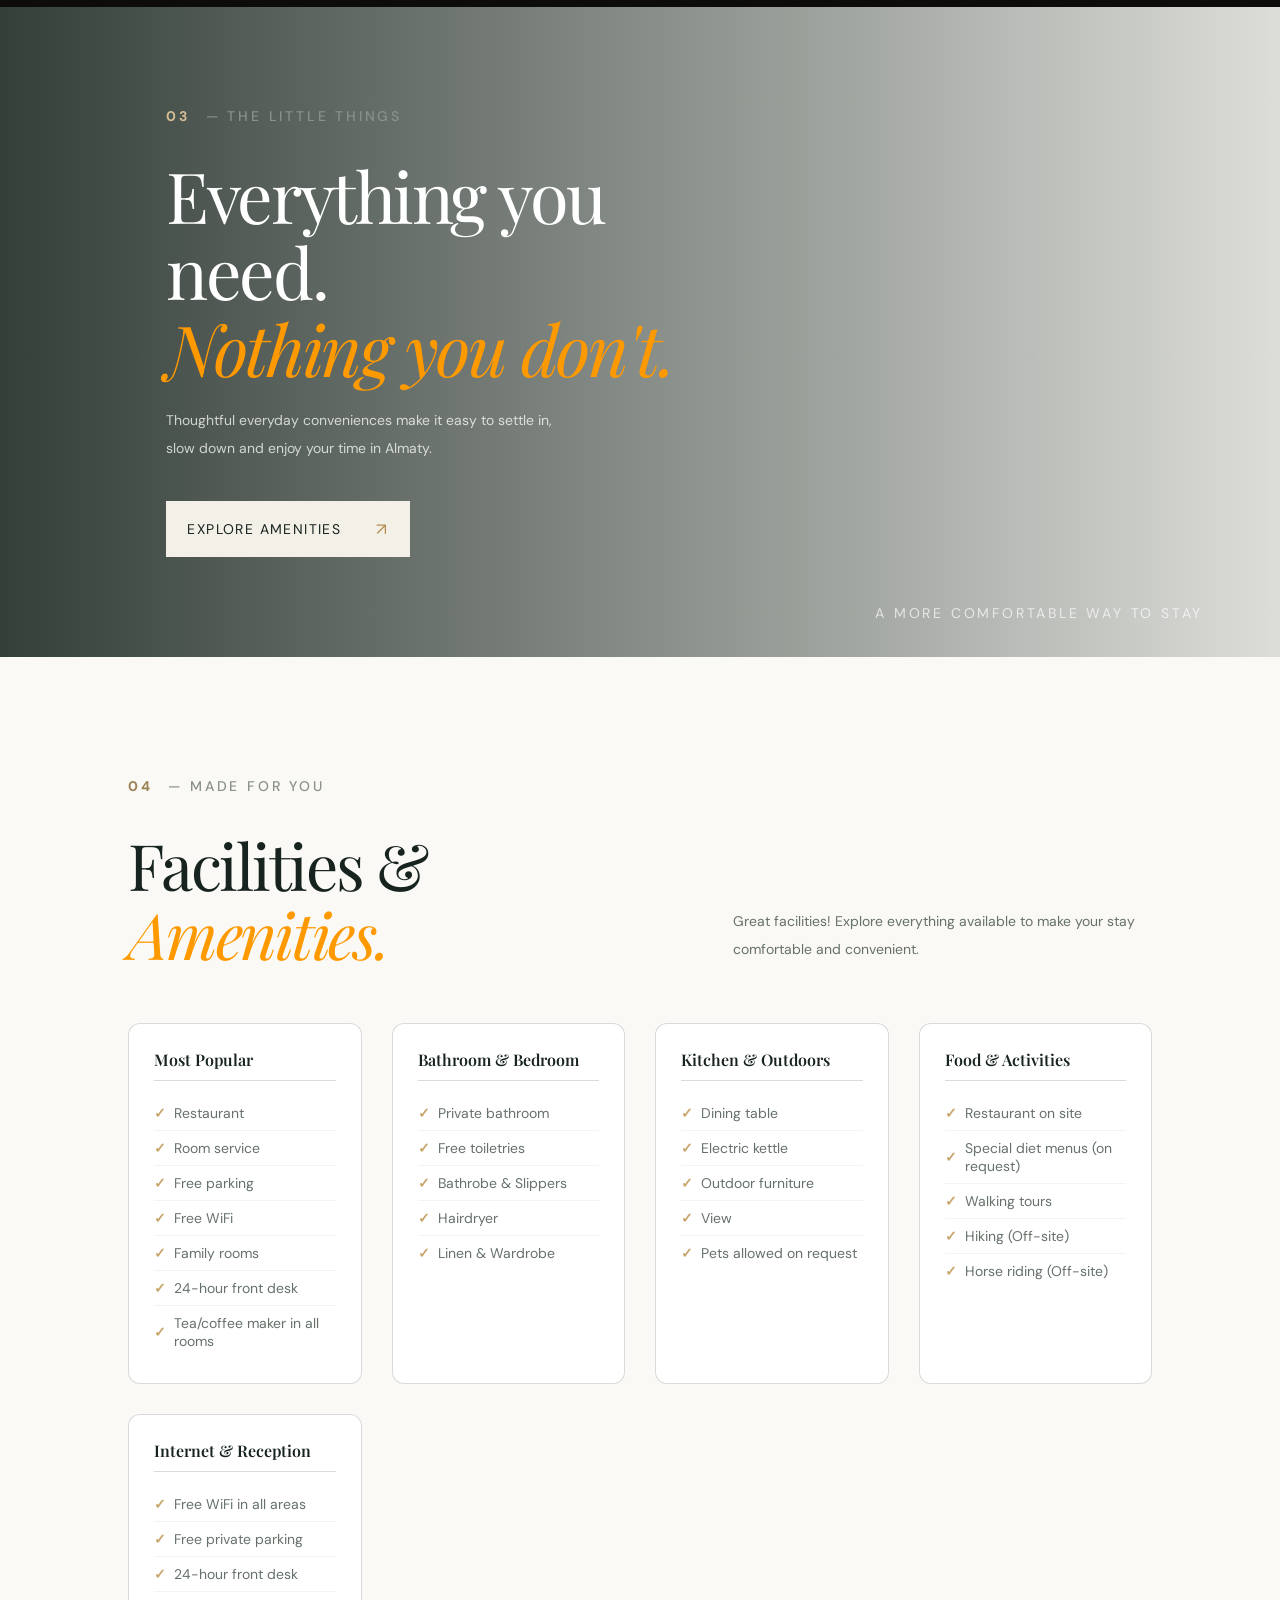
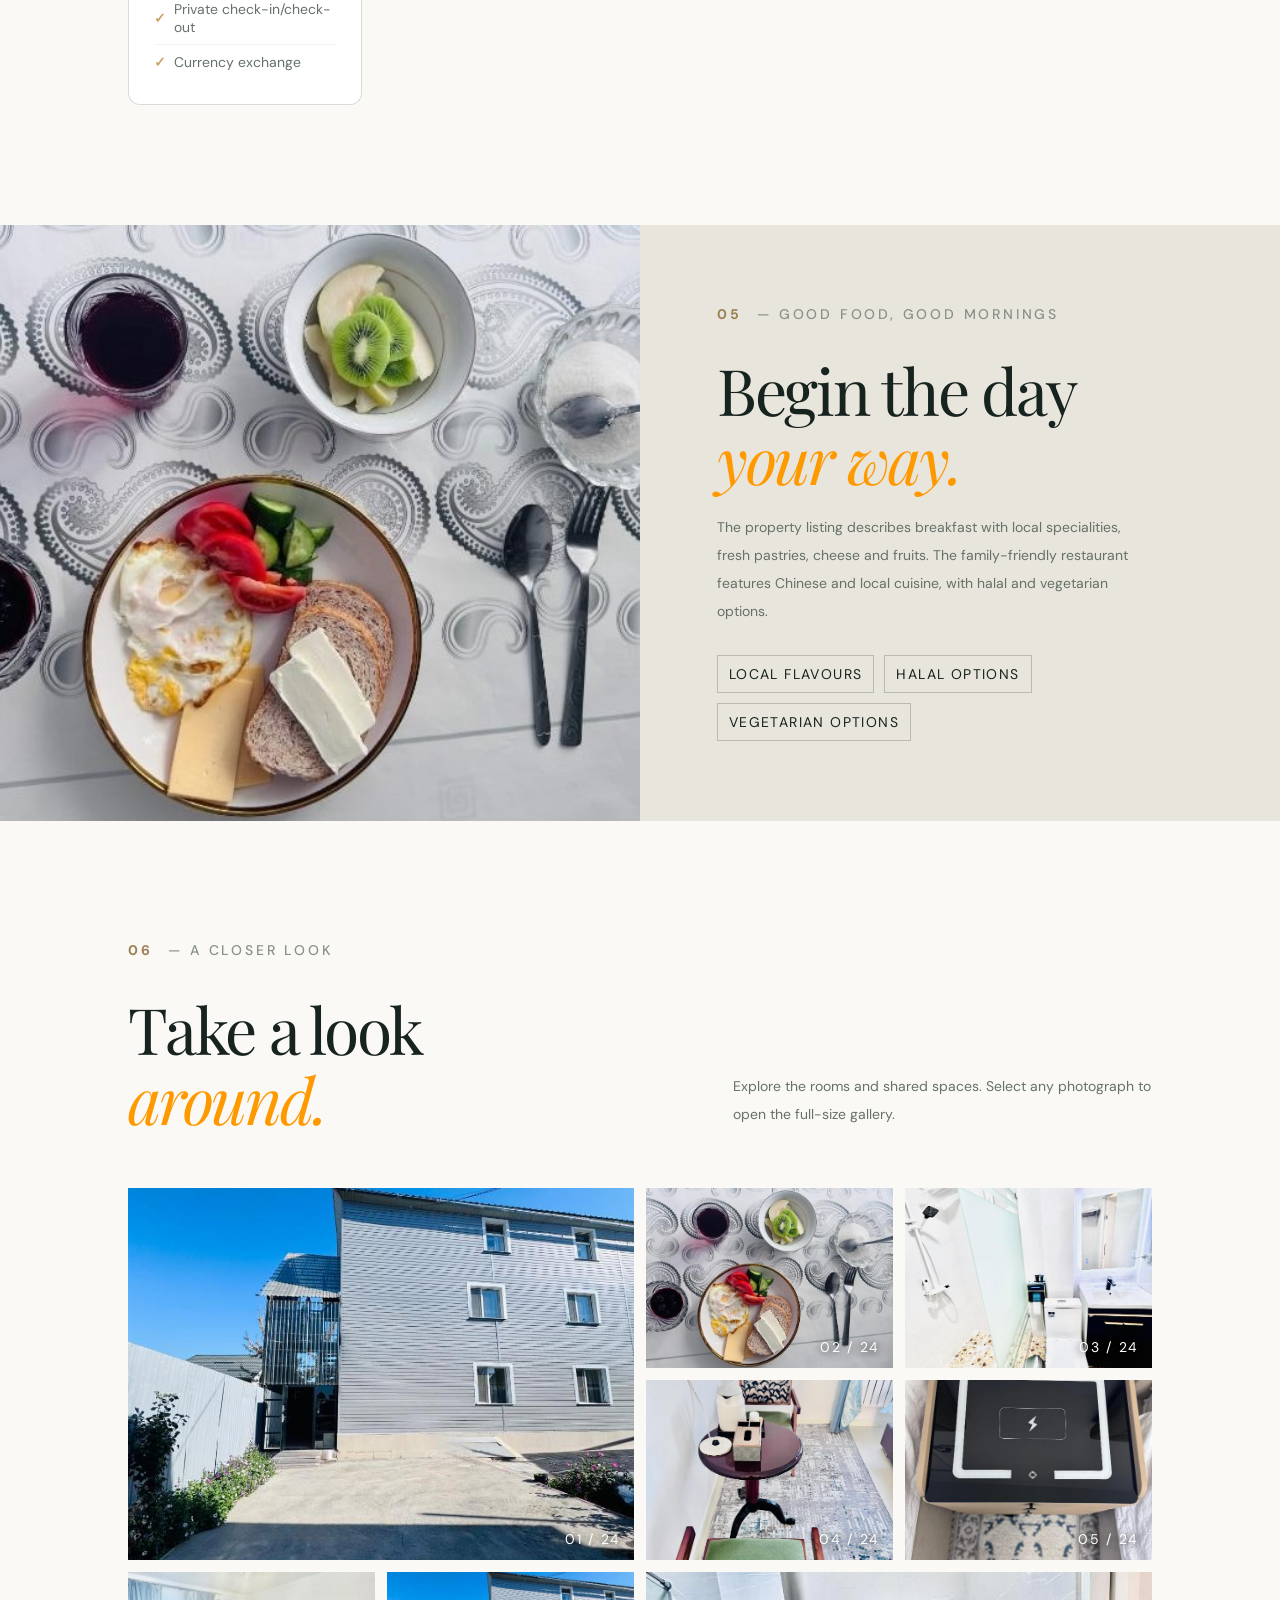
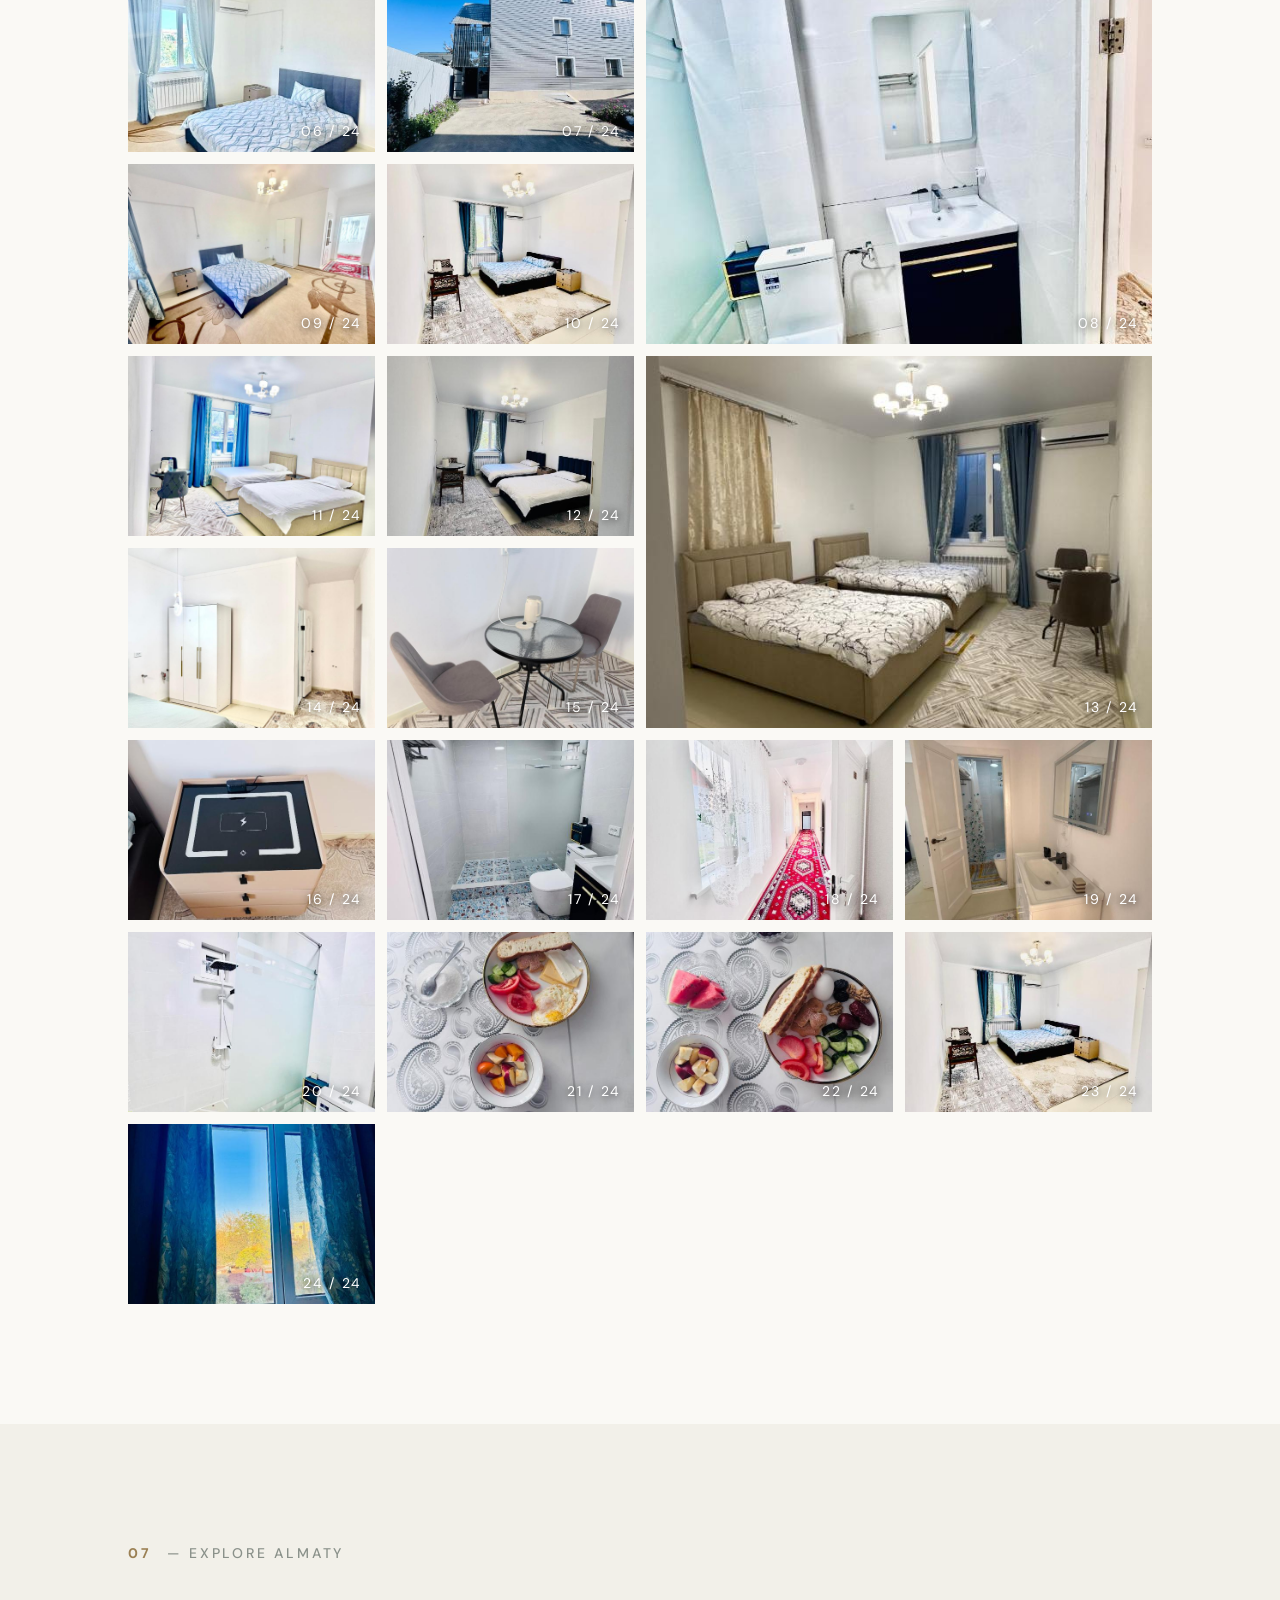
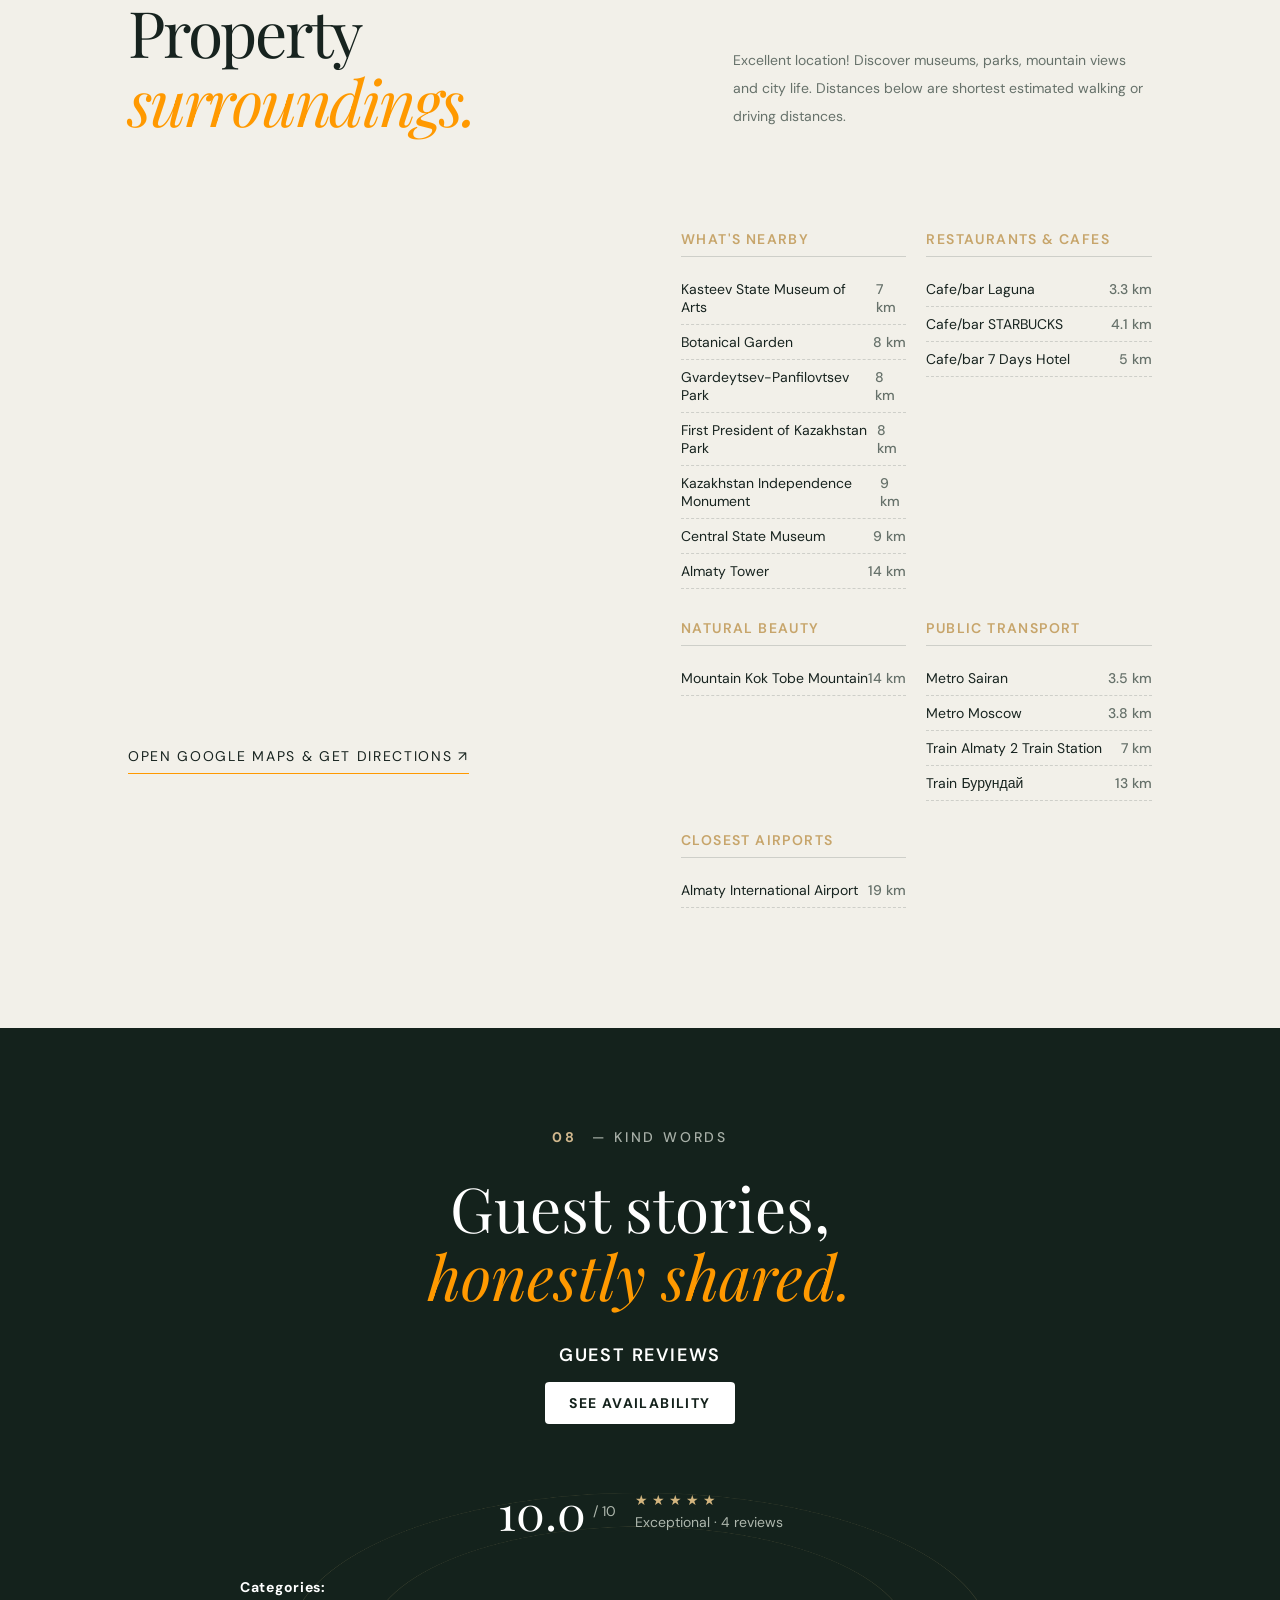
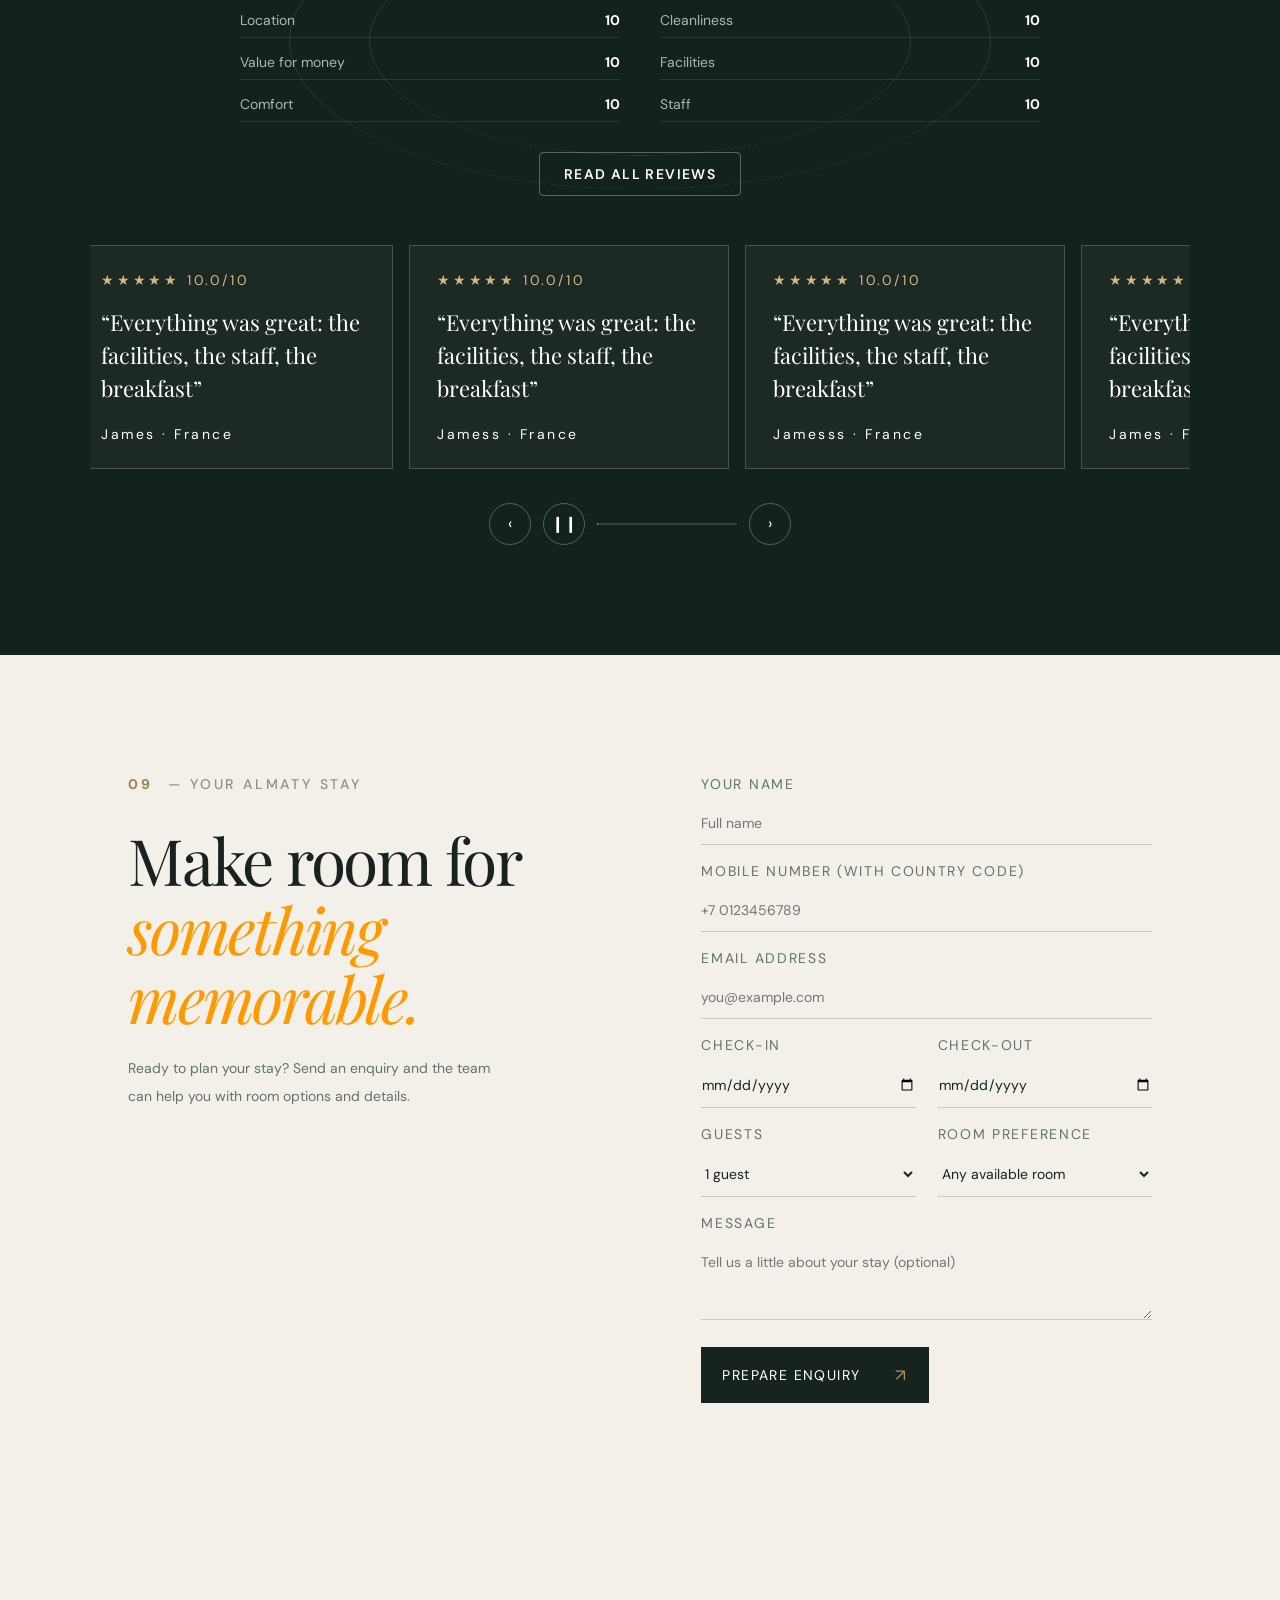
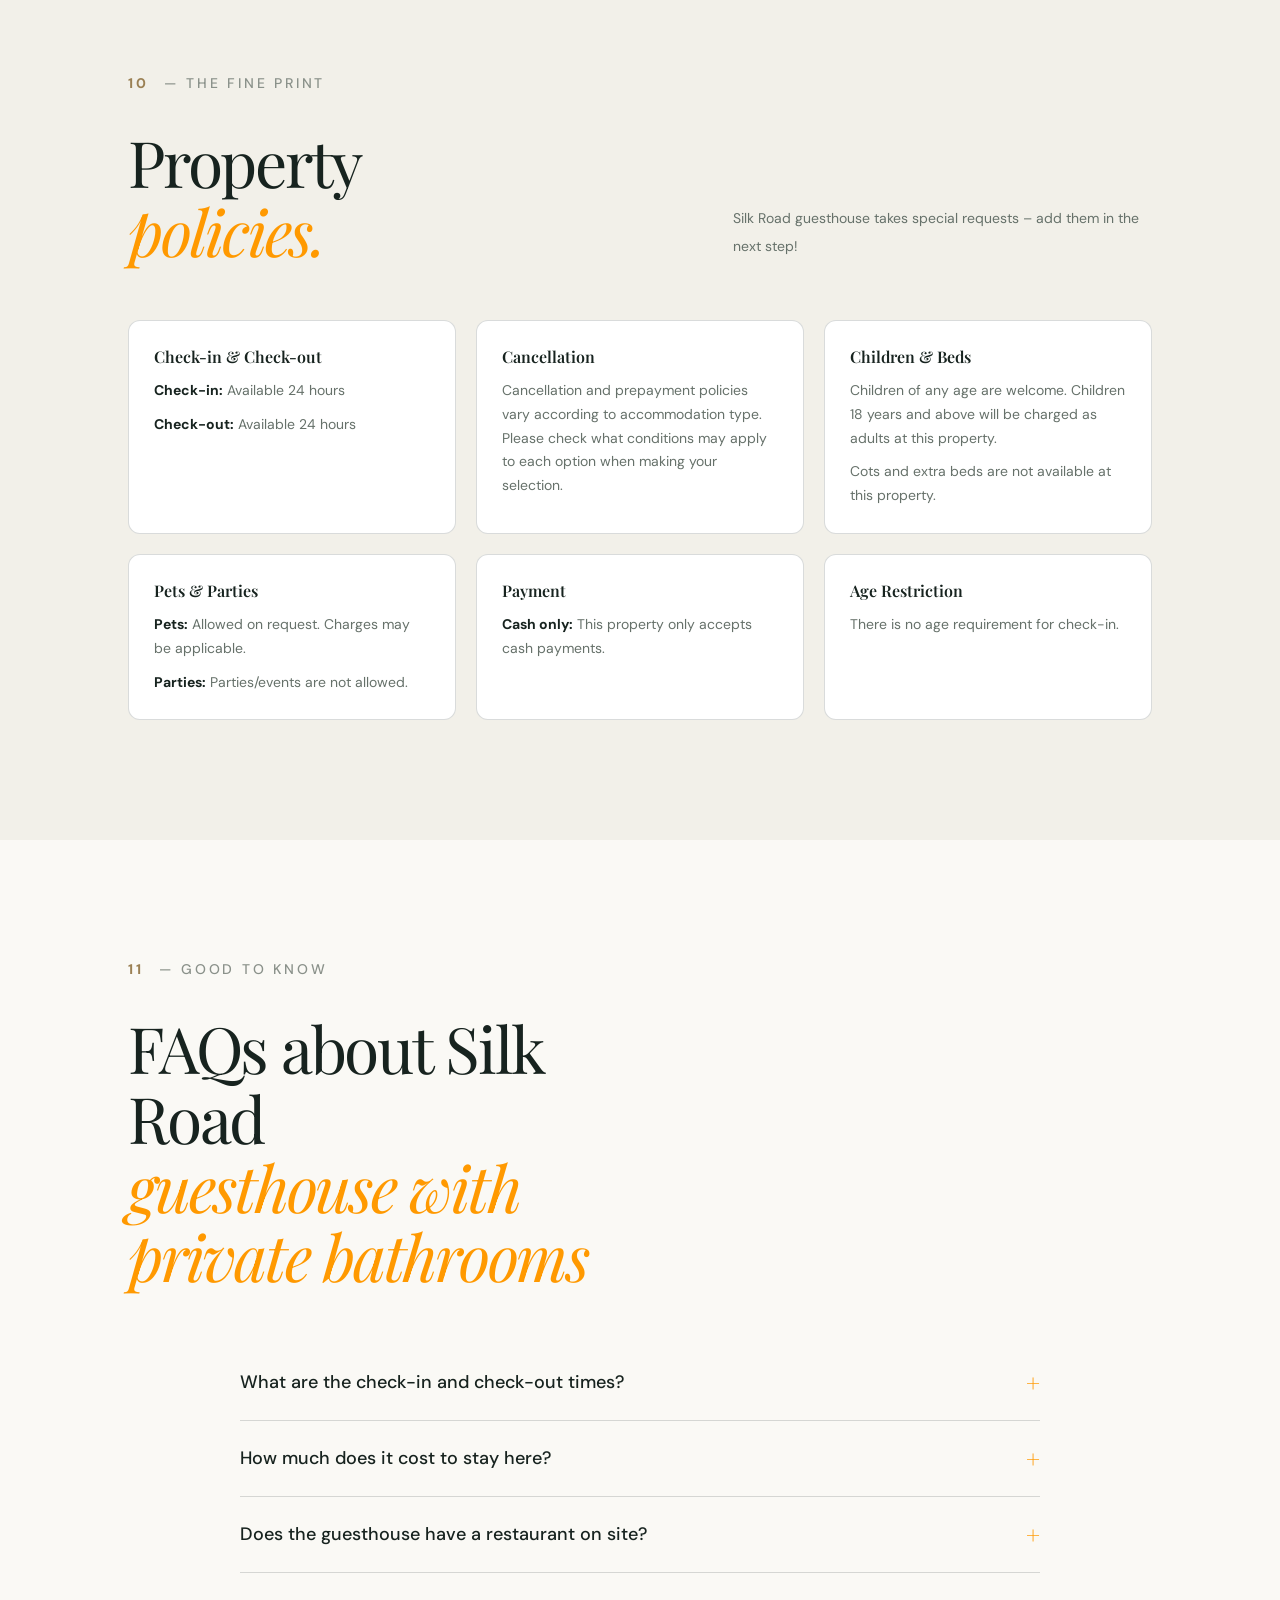
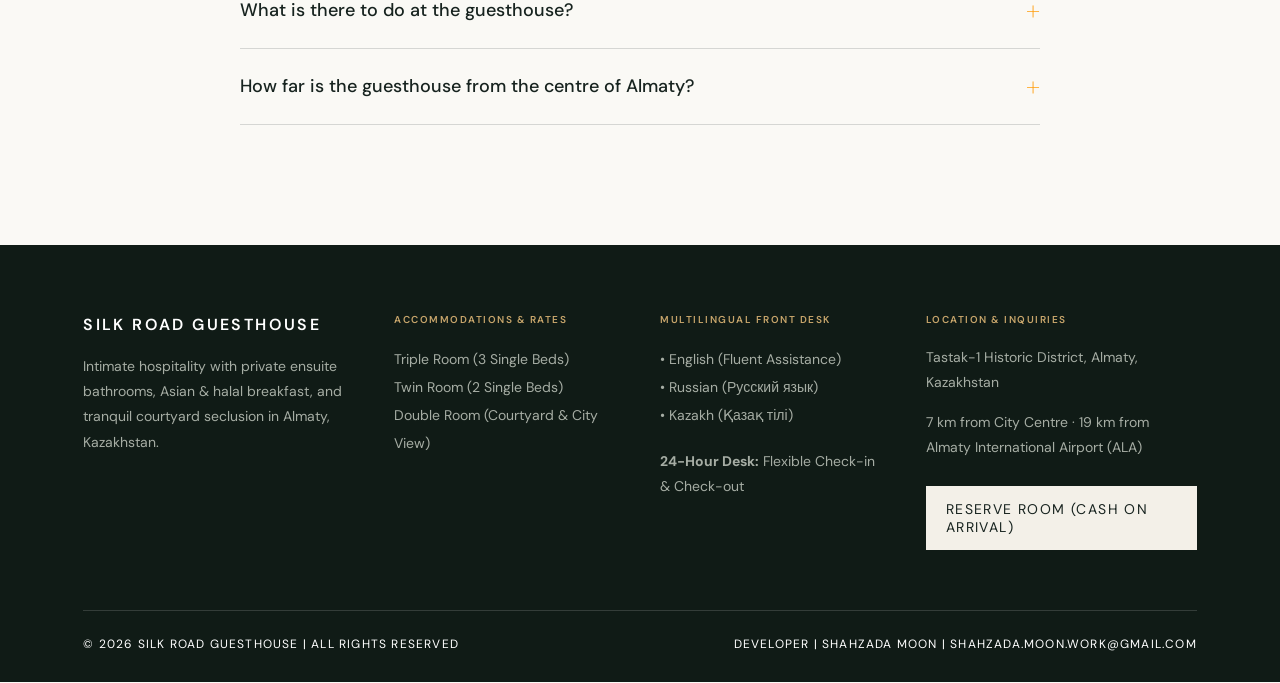
==== commit 9db59b65: "Update" ====
--- a/index.html
+++ b/index.html
@@ -269,7 +269,7 @@
       
       <div class="location-layout">
         <div class="live-map reveal">
-          <iframe title="Google Maps search for Silk Road Guesthouse in Almaty" src="https://maps.app.goo.gl/sR9JqJeSjpnoxzSZ7" loading="lazy" referrerpolicy="no-referrer-when-downgrade" allowfullscreen></iframe>
+          <iframe title="Google Maps search for Silk Road Guesthouse in Almaty" src="https://www.google.com/maps?q=Silk+Road+guesthouse+with+private+bathrooms,+Almaty,+Kazakhstan&output=embed" loading="lazy" referrerpolicy="no-referrer-when-downgrade" allowfullscreen></iframe>
           <a class="map-directions" href="https://maps.app.goo.gl/sR9JqJeSjpnoxzSZ7" target="_blank" rel="noopener">Open Google Maps & get directions ↗</a>
         </div>
         
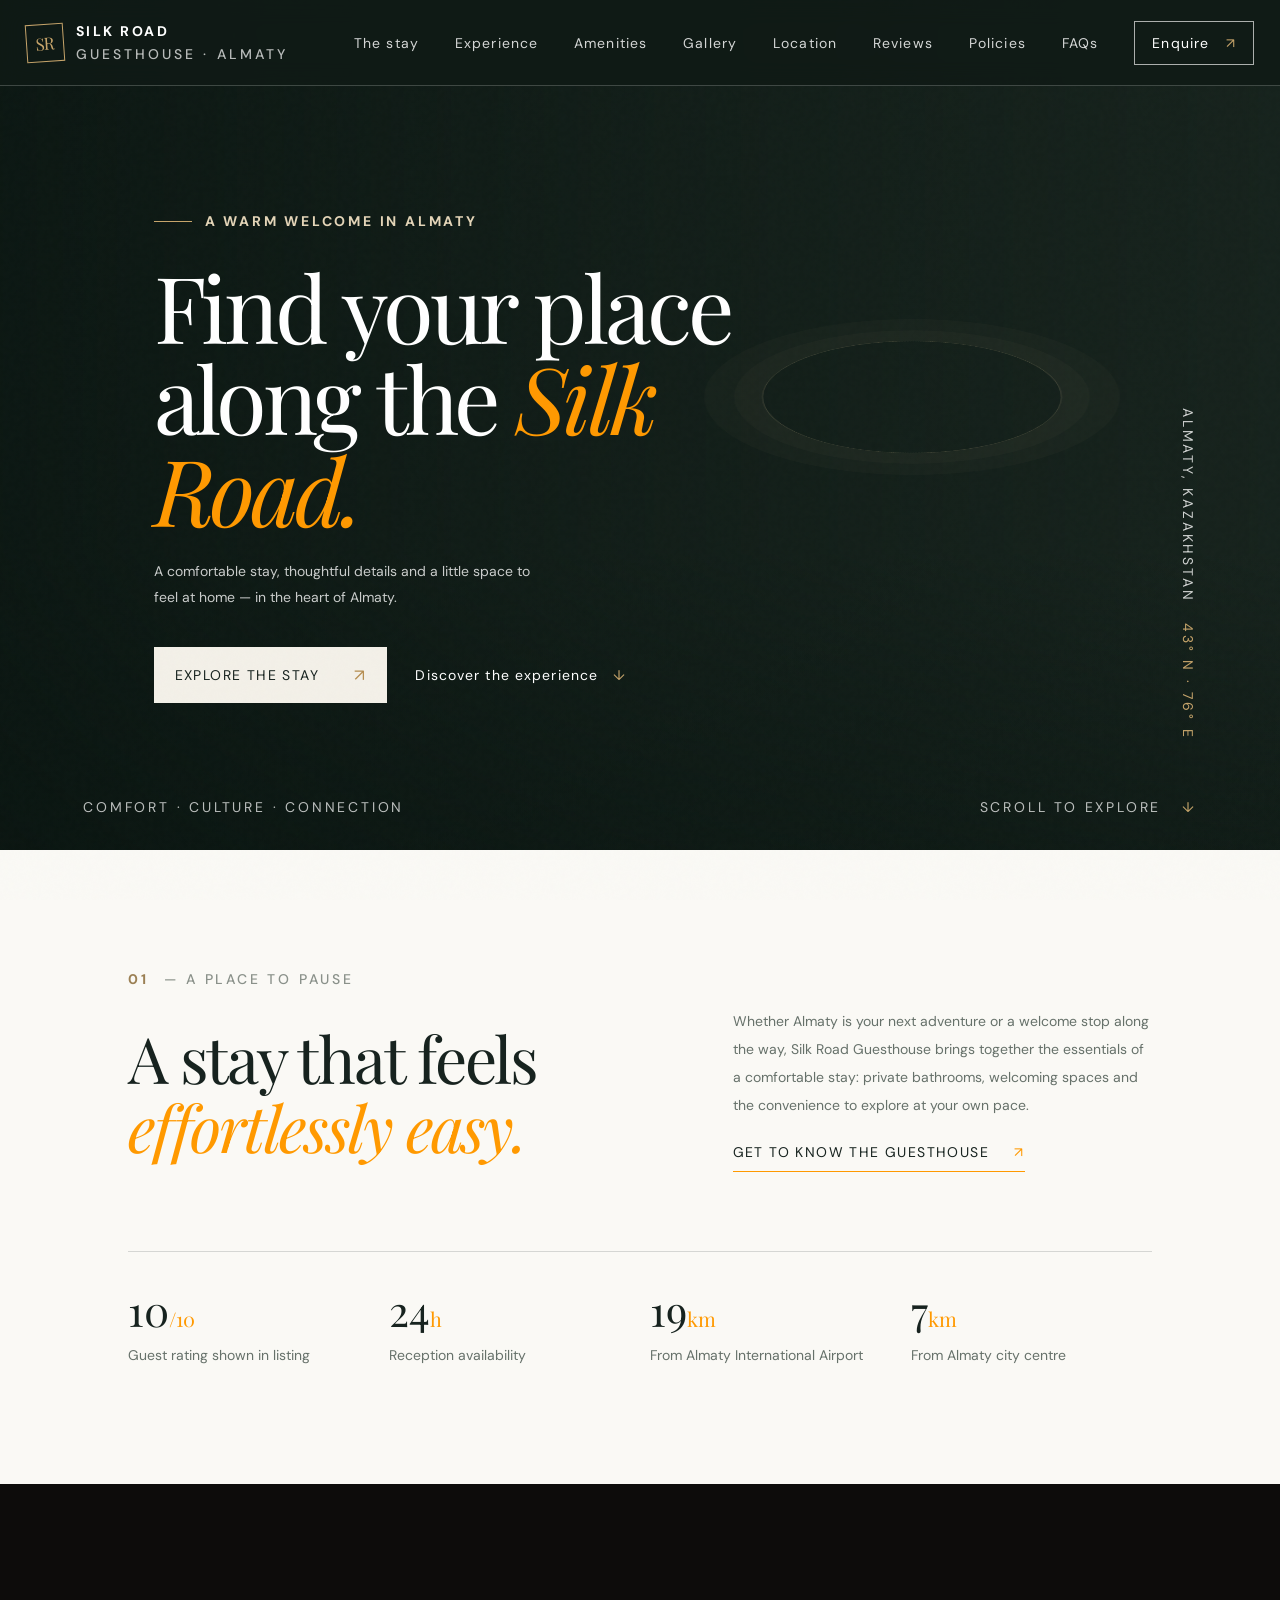
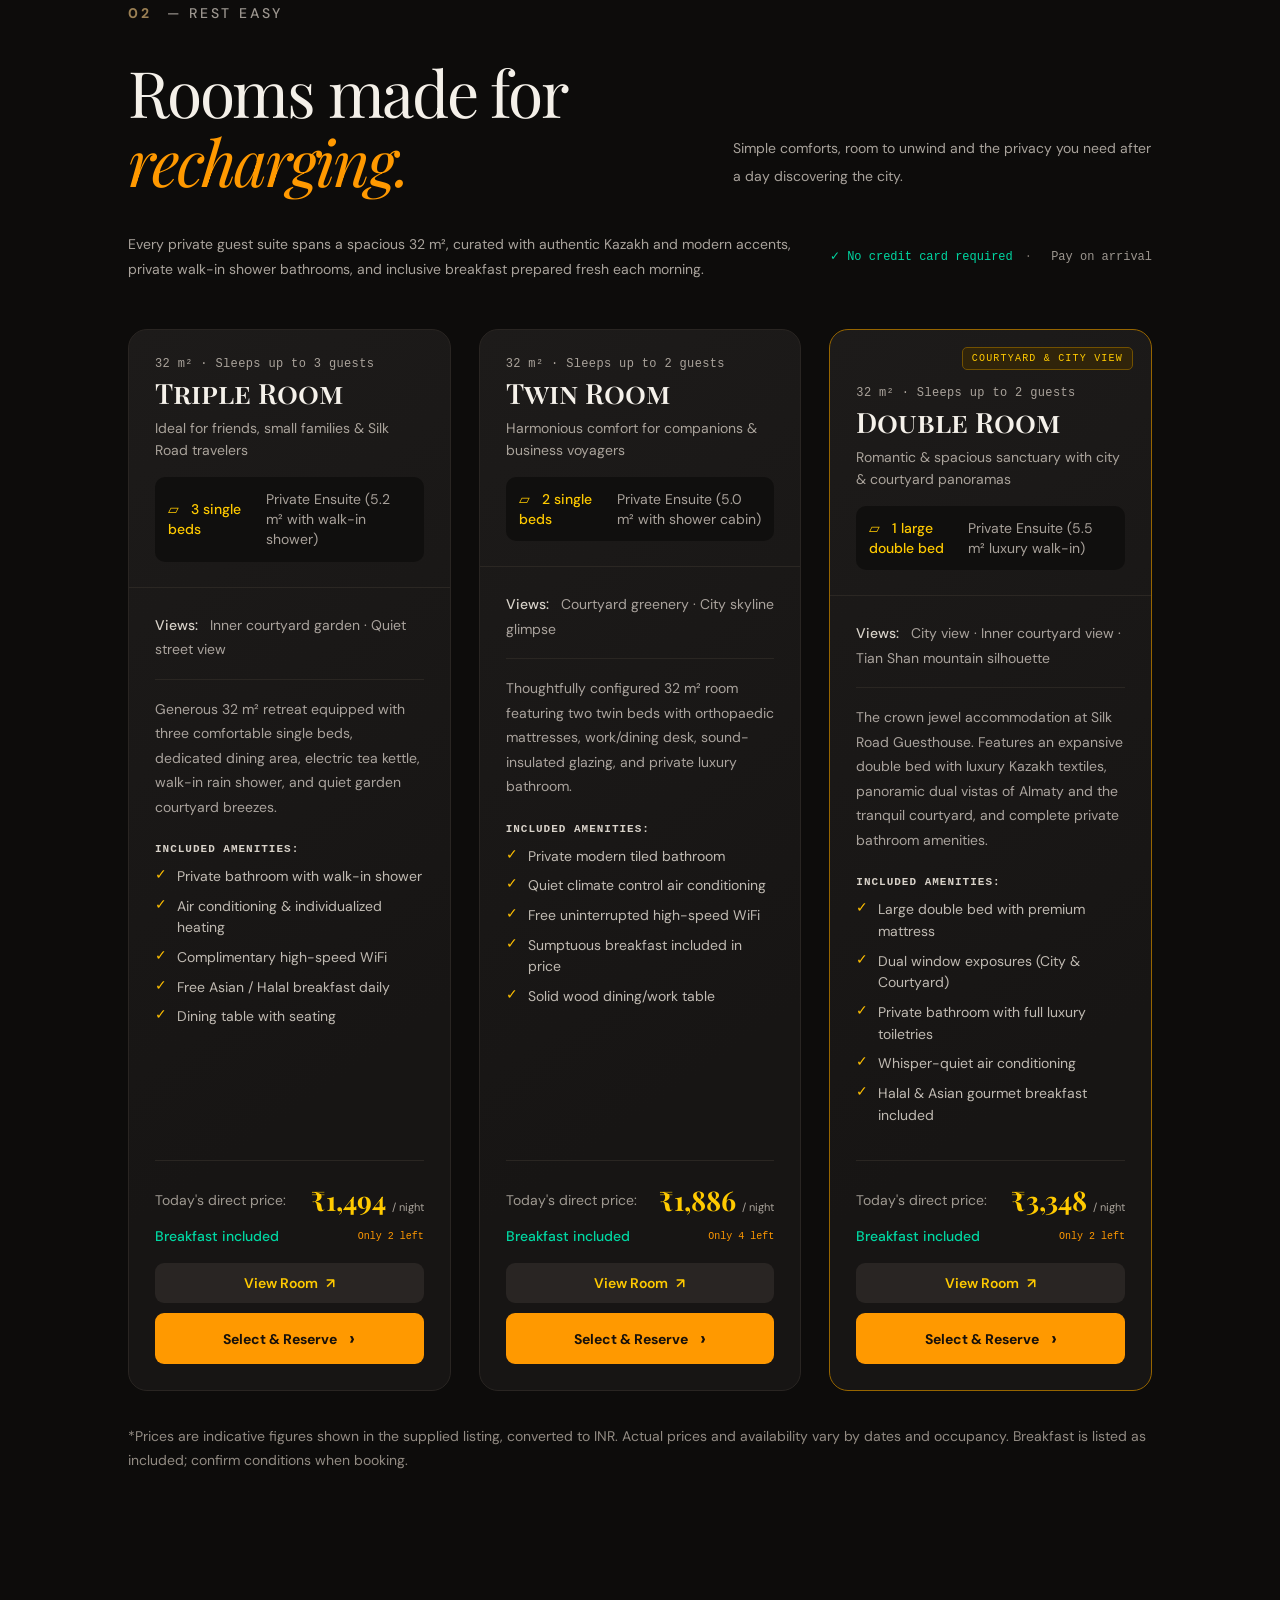
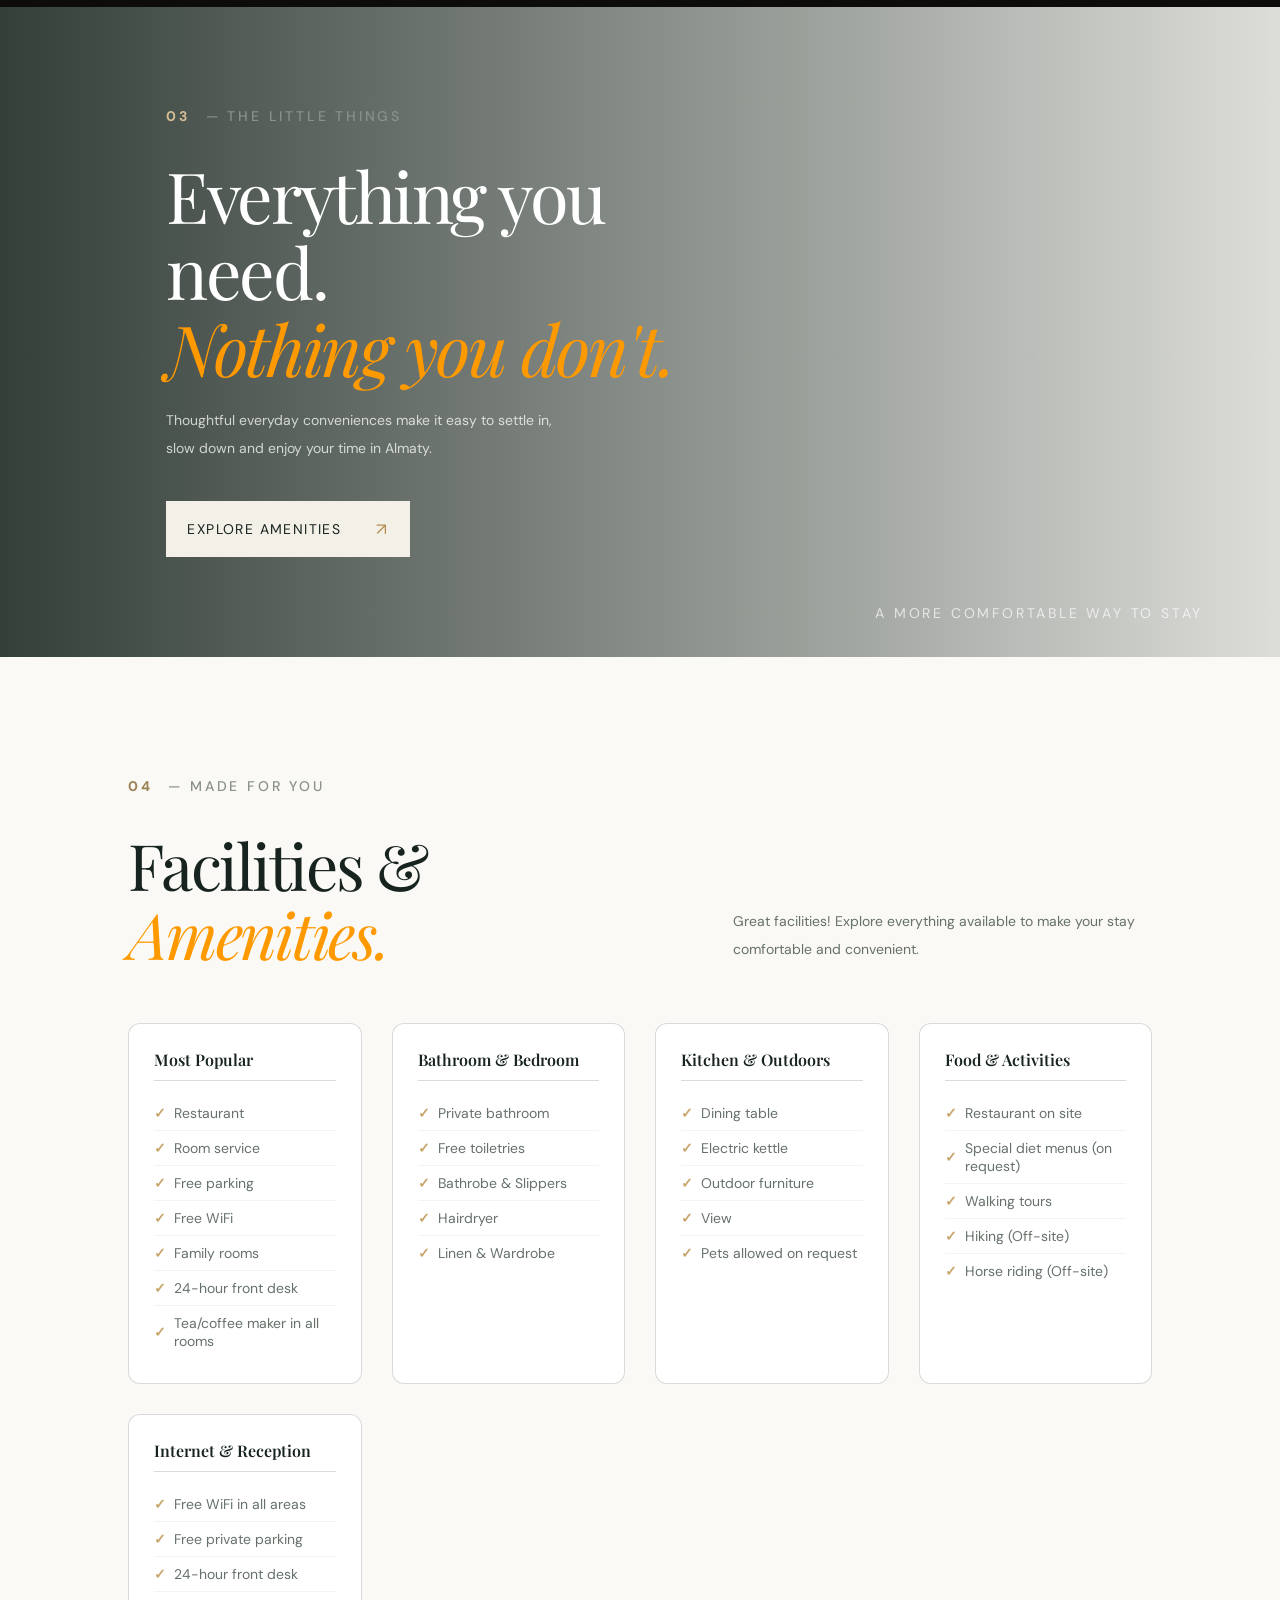
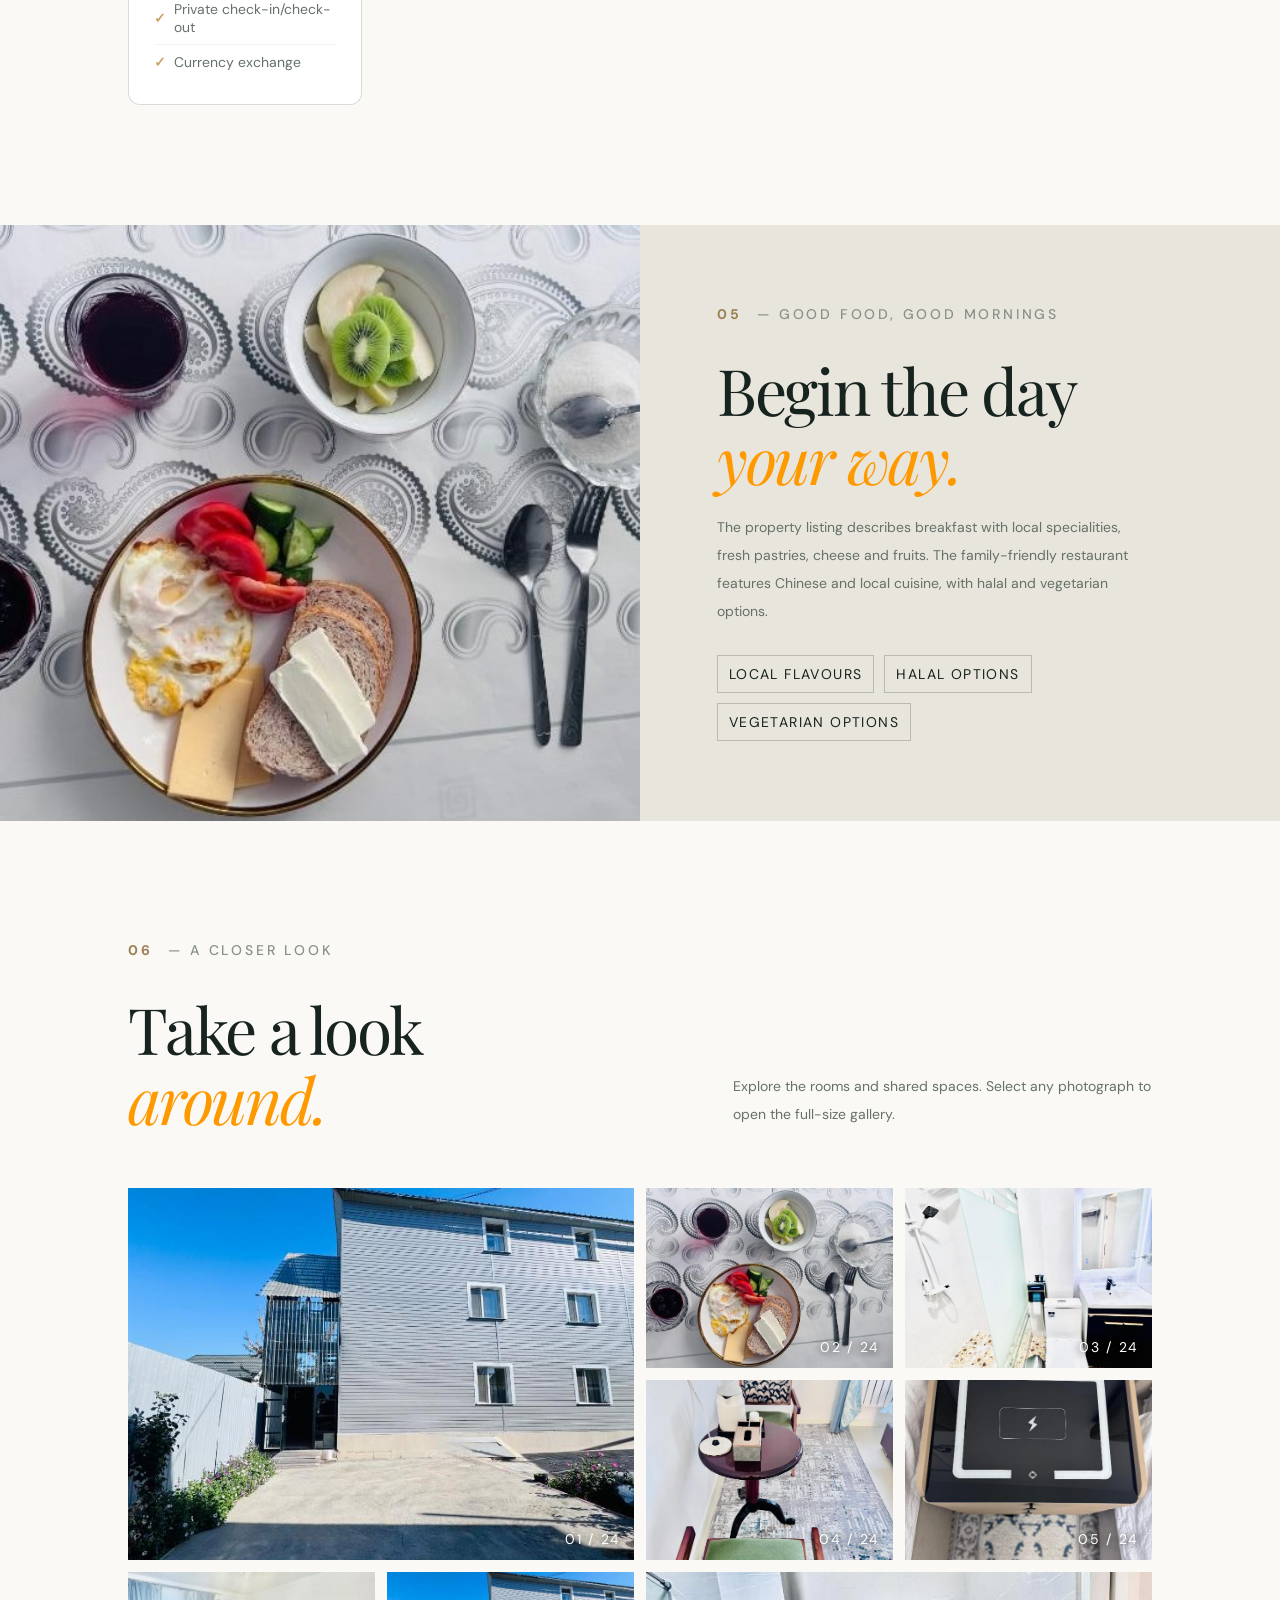
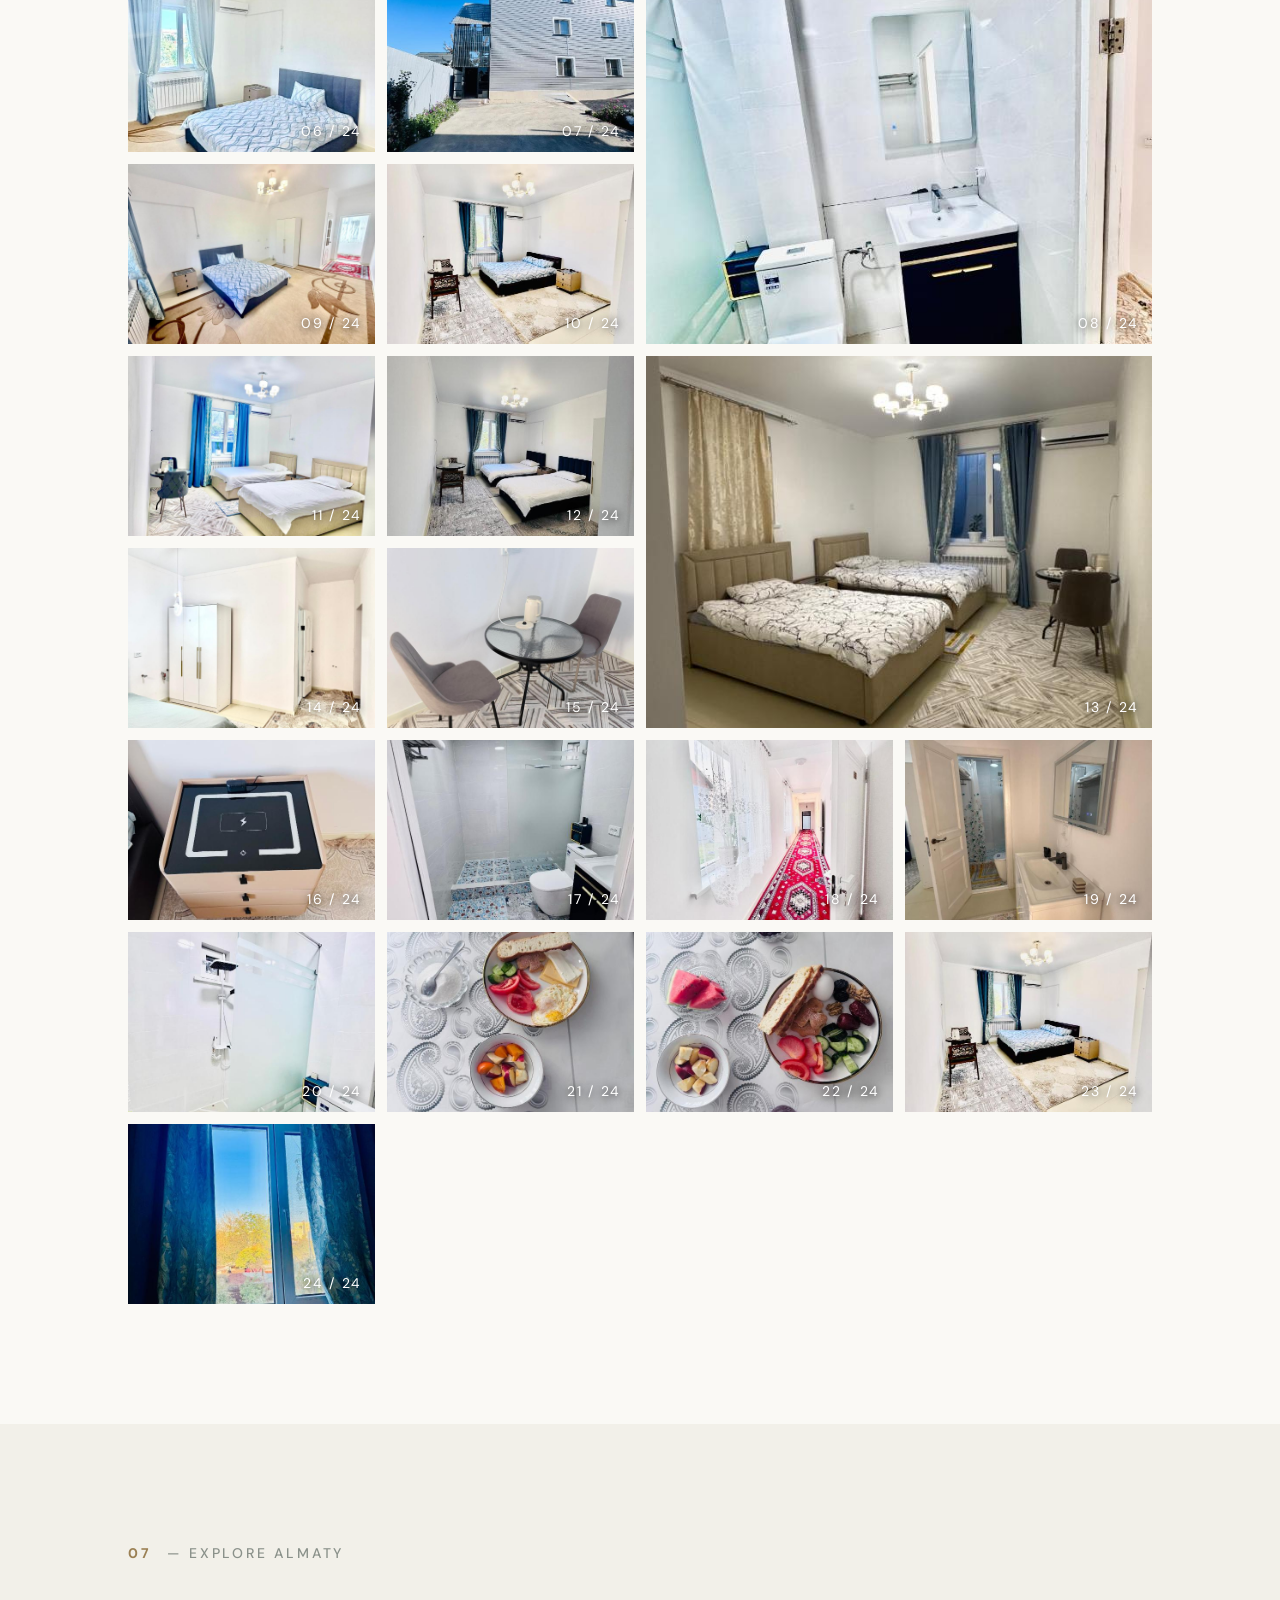
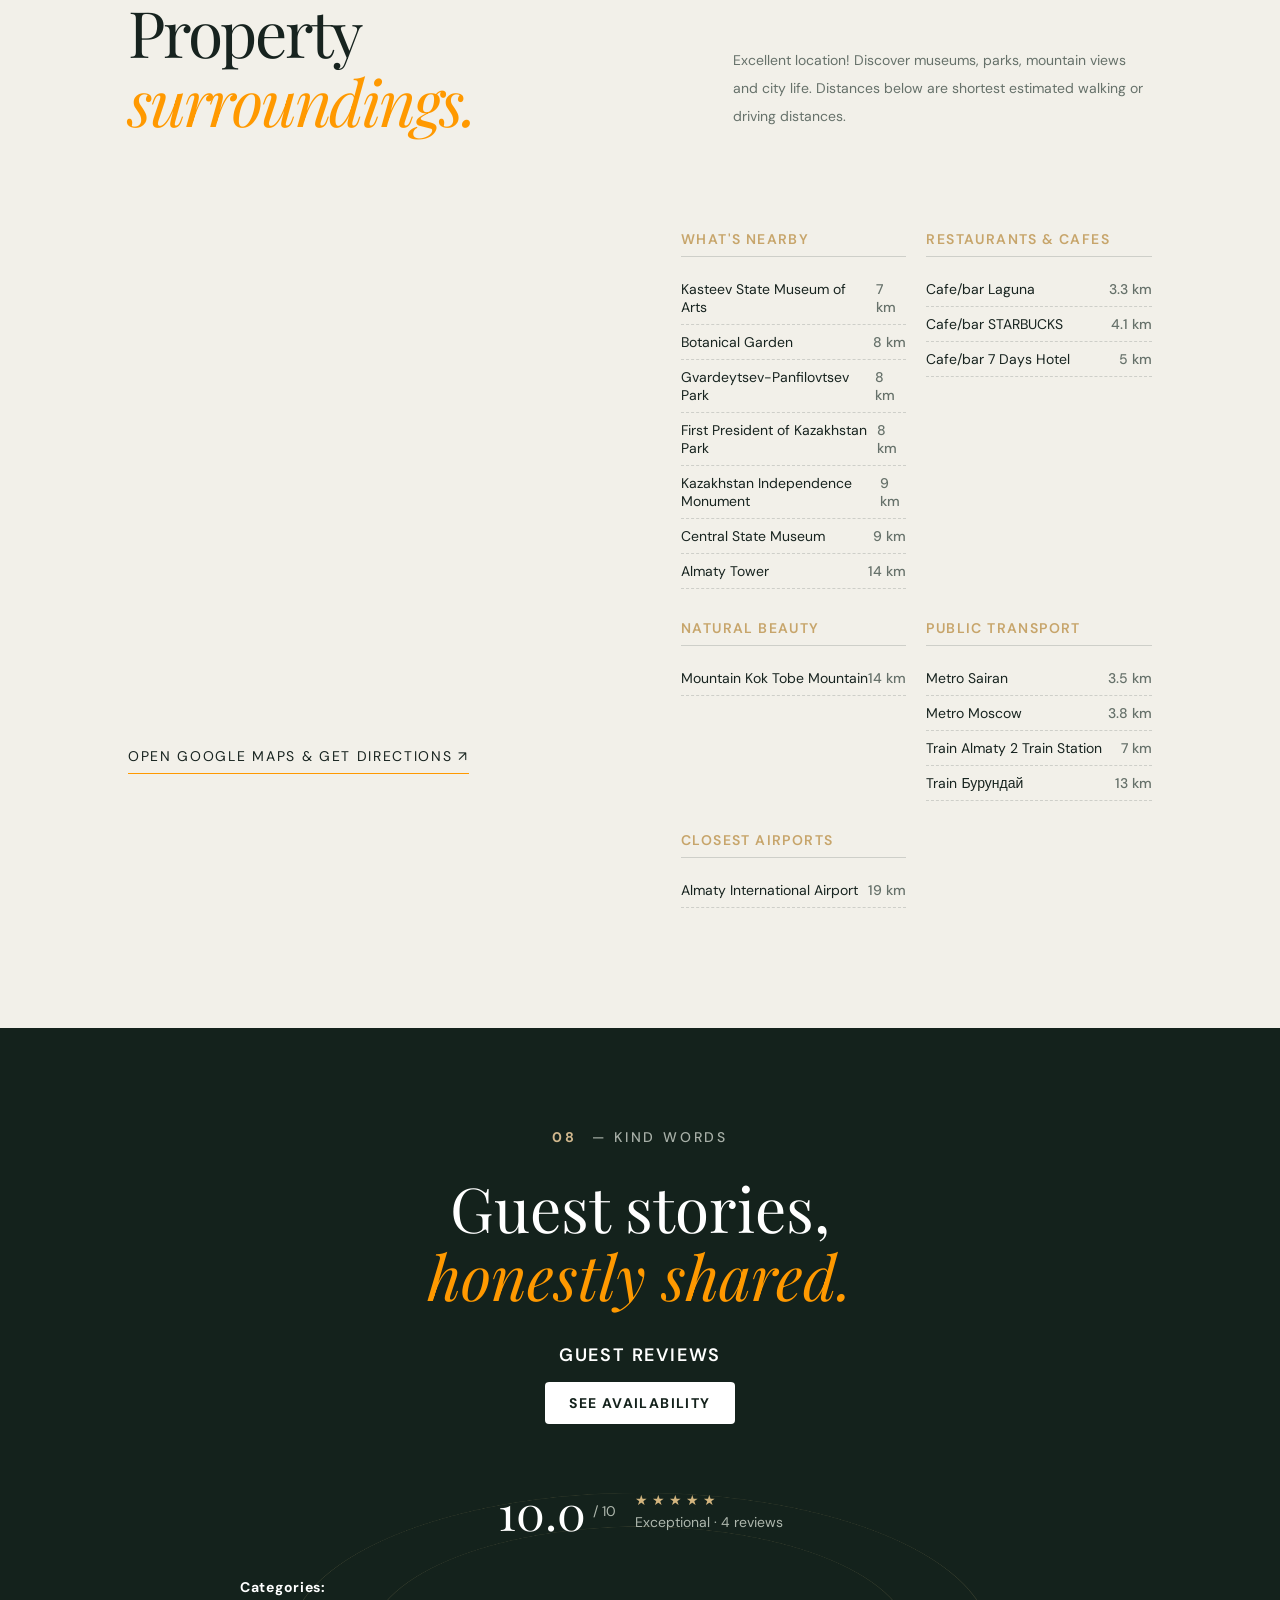
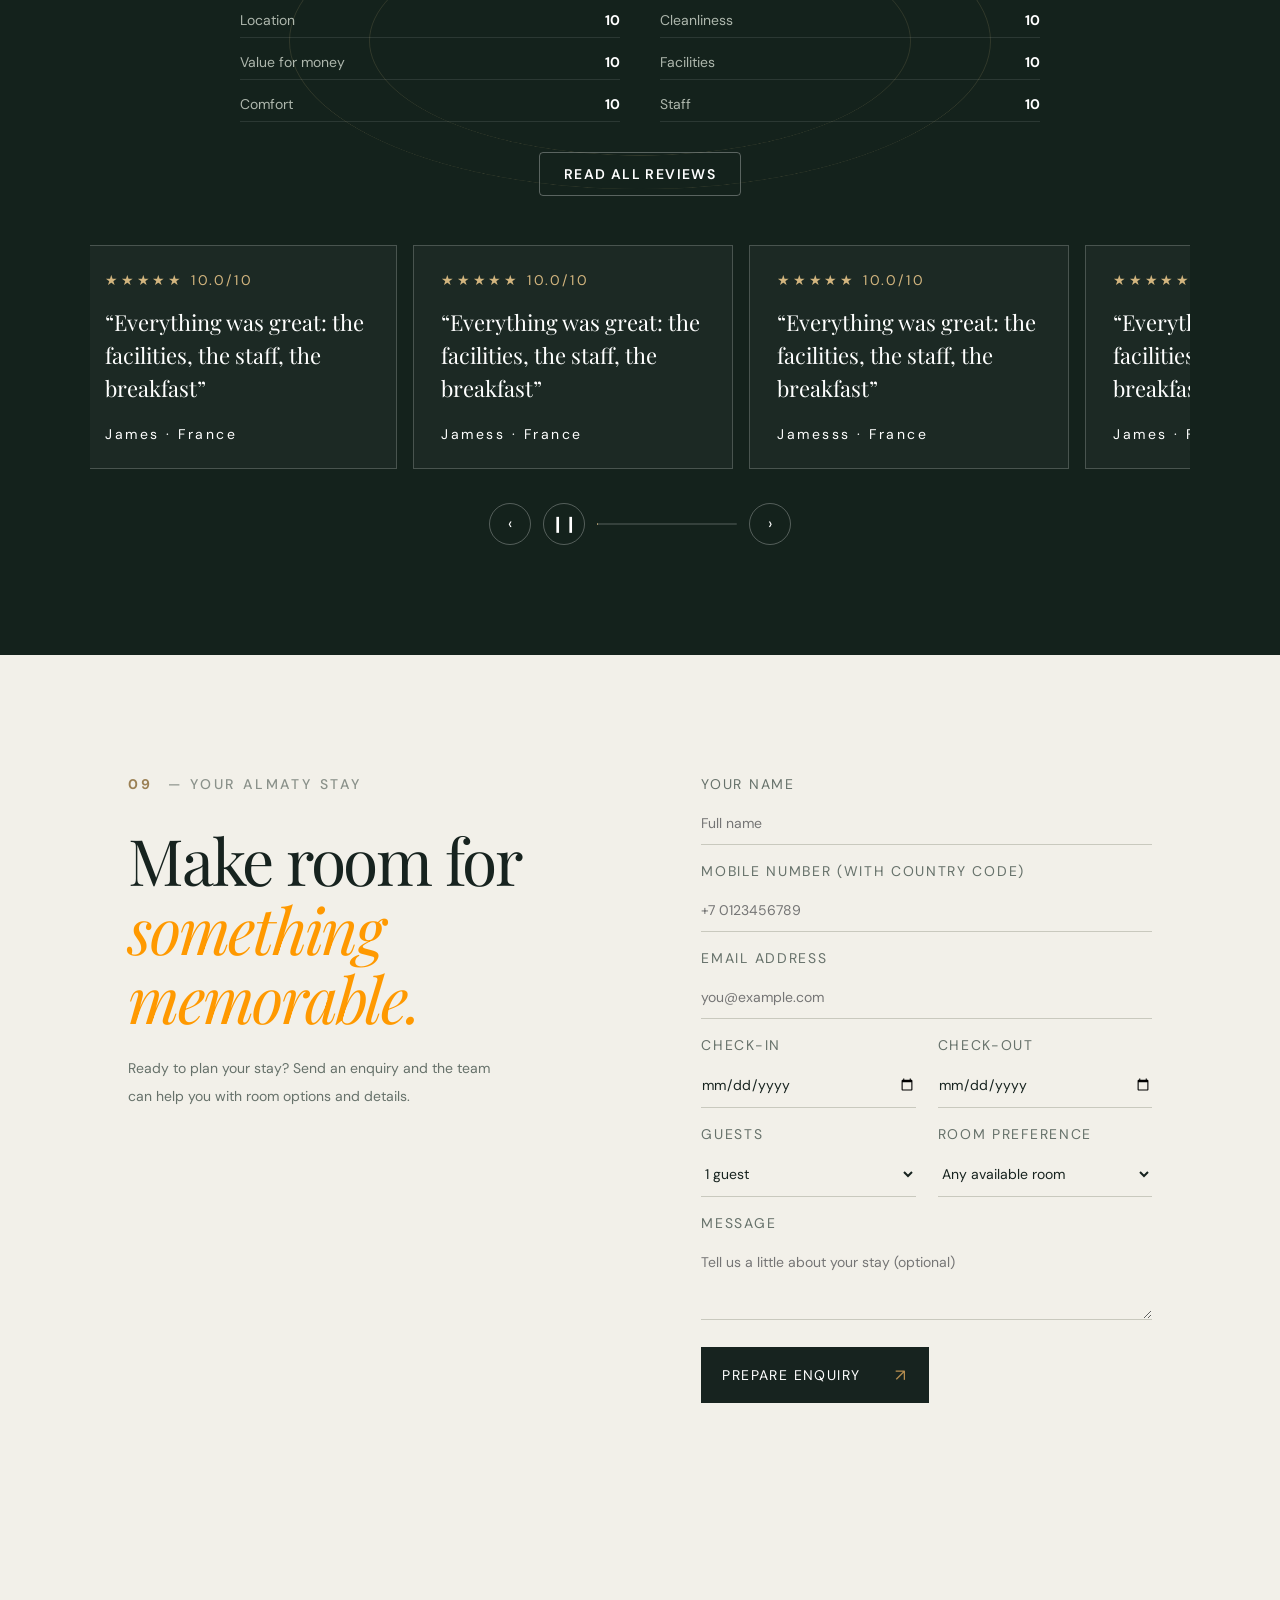
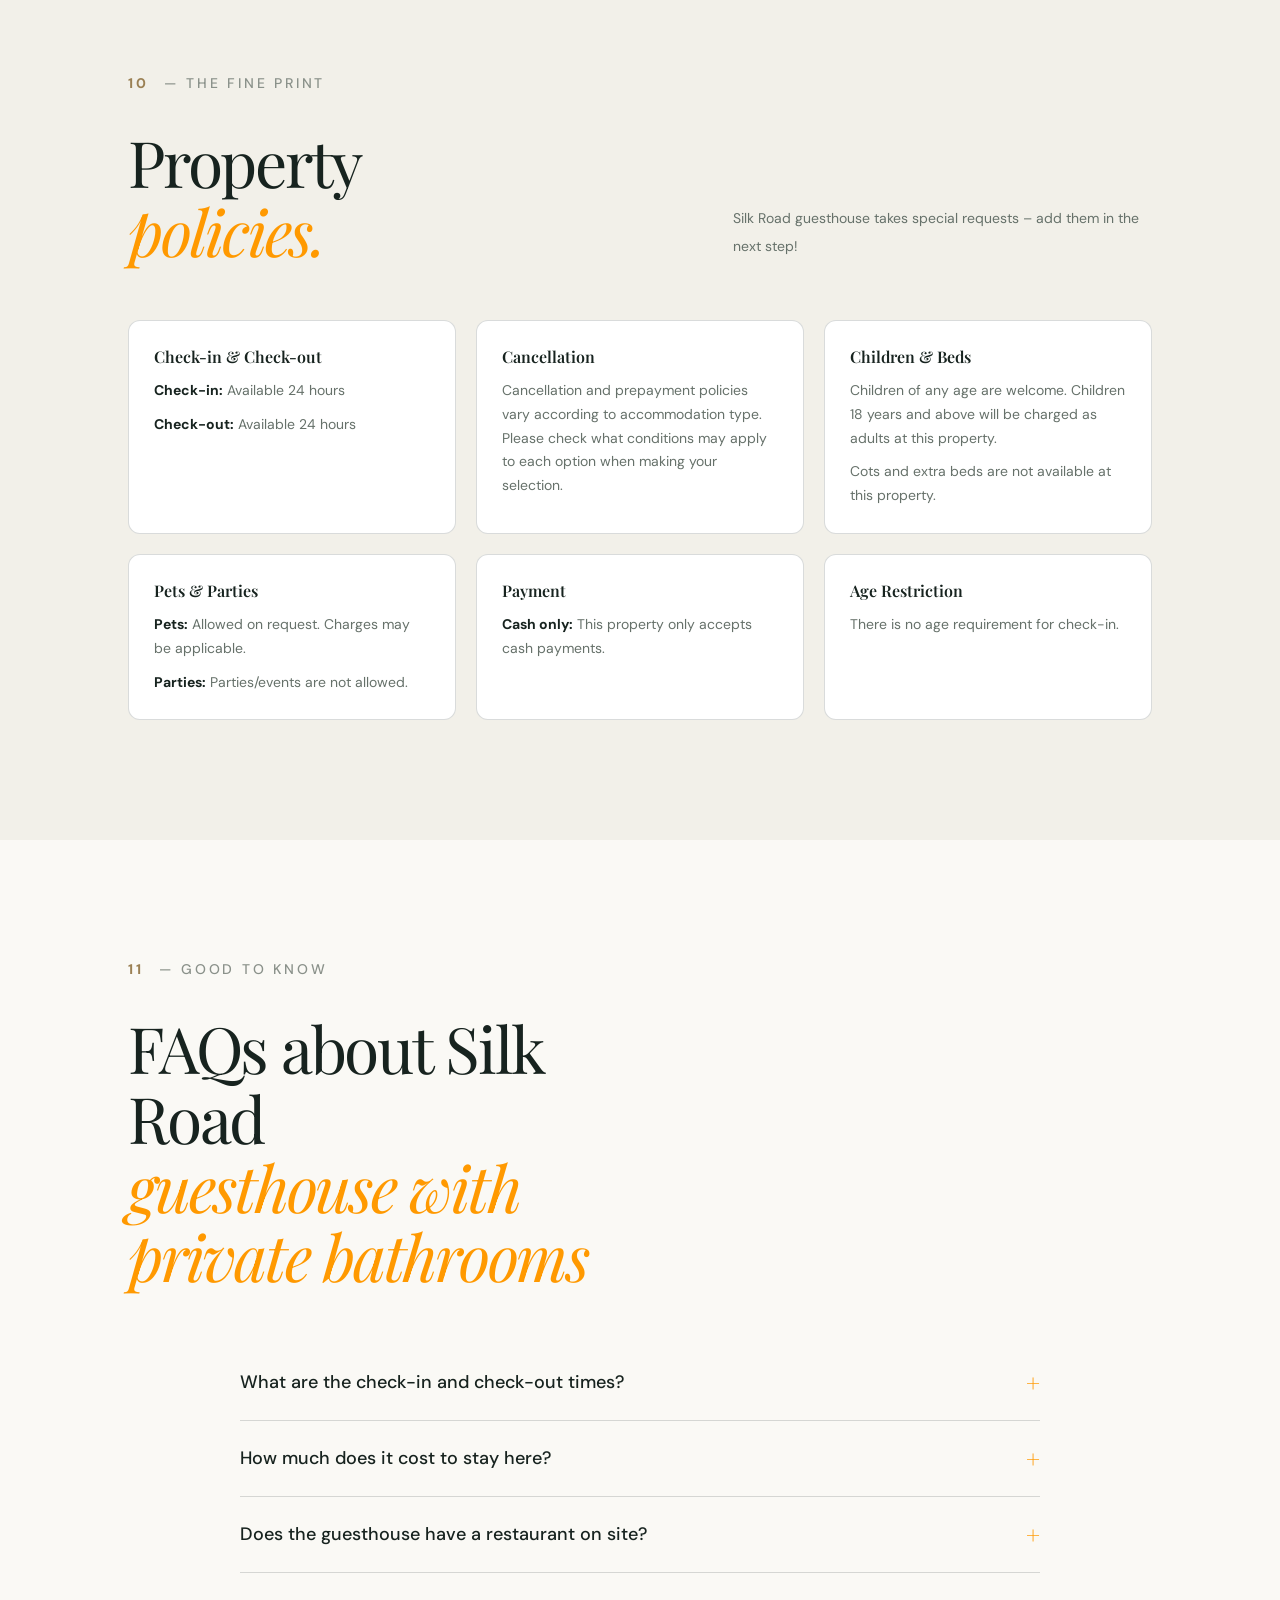
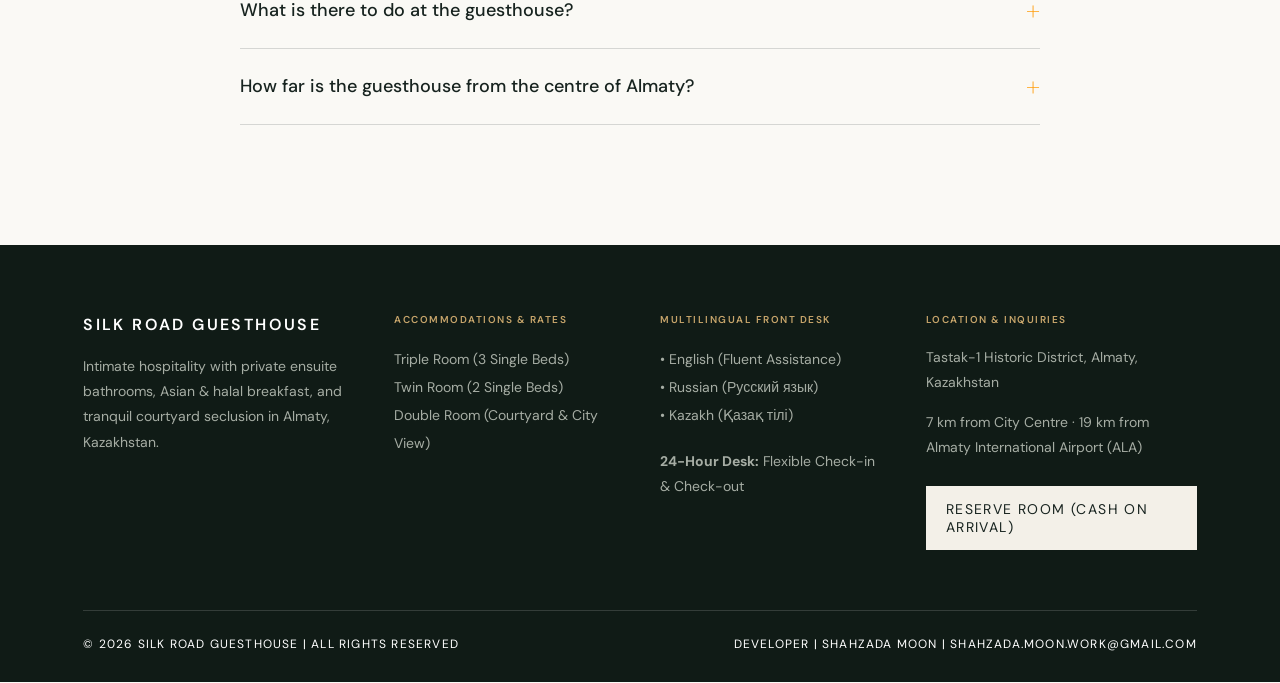
==== commit 345b210d: "Update" ====
--- a/index.html
+++ b/index.html
@@ -269,7 +269,7 @@
       
       <div class="location-layout">
         <div class="live-map reveal">
-          <iframe title="Google Maps search for Silk Road Guesthouse in Almaty" src="https://www.google.com/maps?q=Silk+Road+guesthouse+with+private+bathrooms,+Almaty,+Kazakhstan&output=embed" loading="lazy" referrerpolicy="no-referrer-when-downgrade" allowfullscreen></iframe>
+          <iframe title="Google Maps search for Silk Road Guesthouse in Almaty" src="https://www.google.com/maps/place/SILK+ROAD+GUESTHOUSE/@43.2555467,76.8593196,202m/data=!3m1!1e3!4m6!3m5!1s0x3883690068f2ac57:0x80556bda65cad9f9!8m2!3d43.2555467!4d76.8599633!16s%2Fg%2F11z_67gdfc?authuser=1&entry=tts&g_ep=EgoyMDI2MTAyOC4wIOC7DCoASAFQAw%3D%3D&skid=dd689ad2-9971-4153-baef-37dfd3d575a5" loading="lazy" referrerpolicy="no-referrer-when-downgrade" allowfullscreen></iframe>
           <a class="map-directions" href="https://maps.app.goo.gl/sR9JqJeSjpnoxzSZ7" target="_blank" rel="noopener">Open Google Maps & get directions ↗</a>
         </div>
         
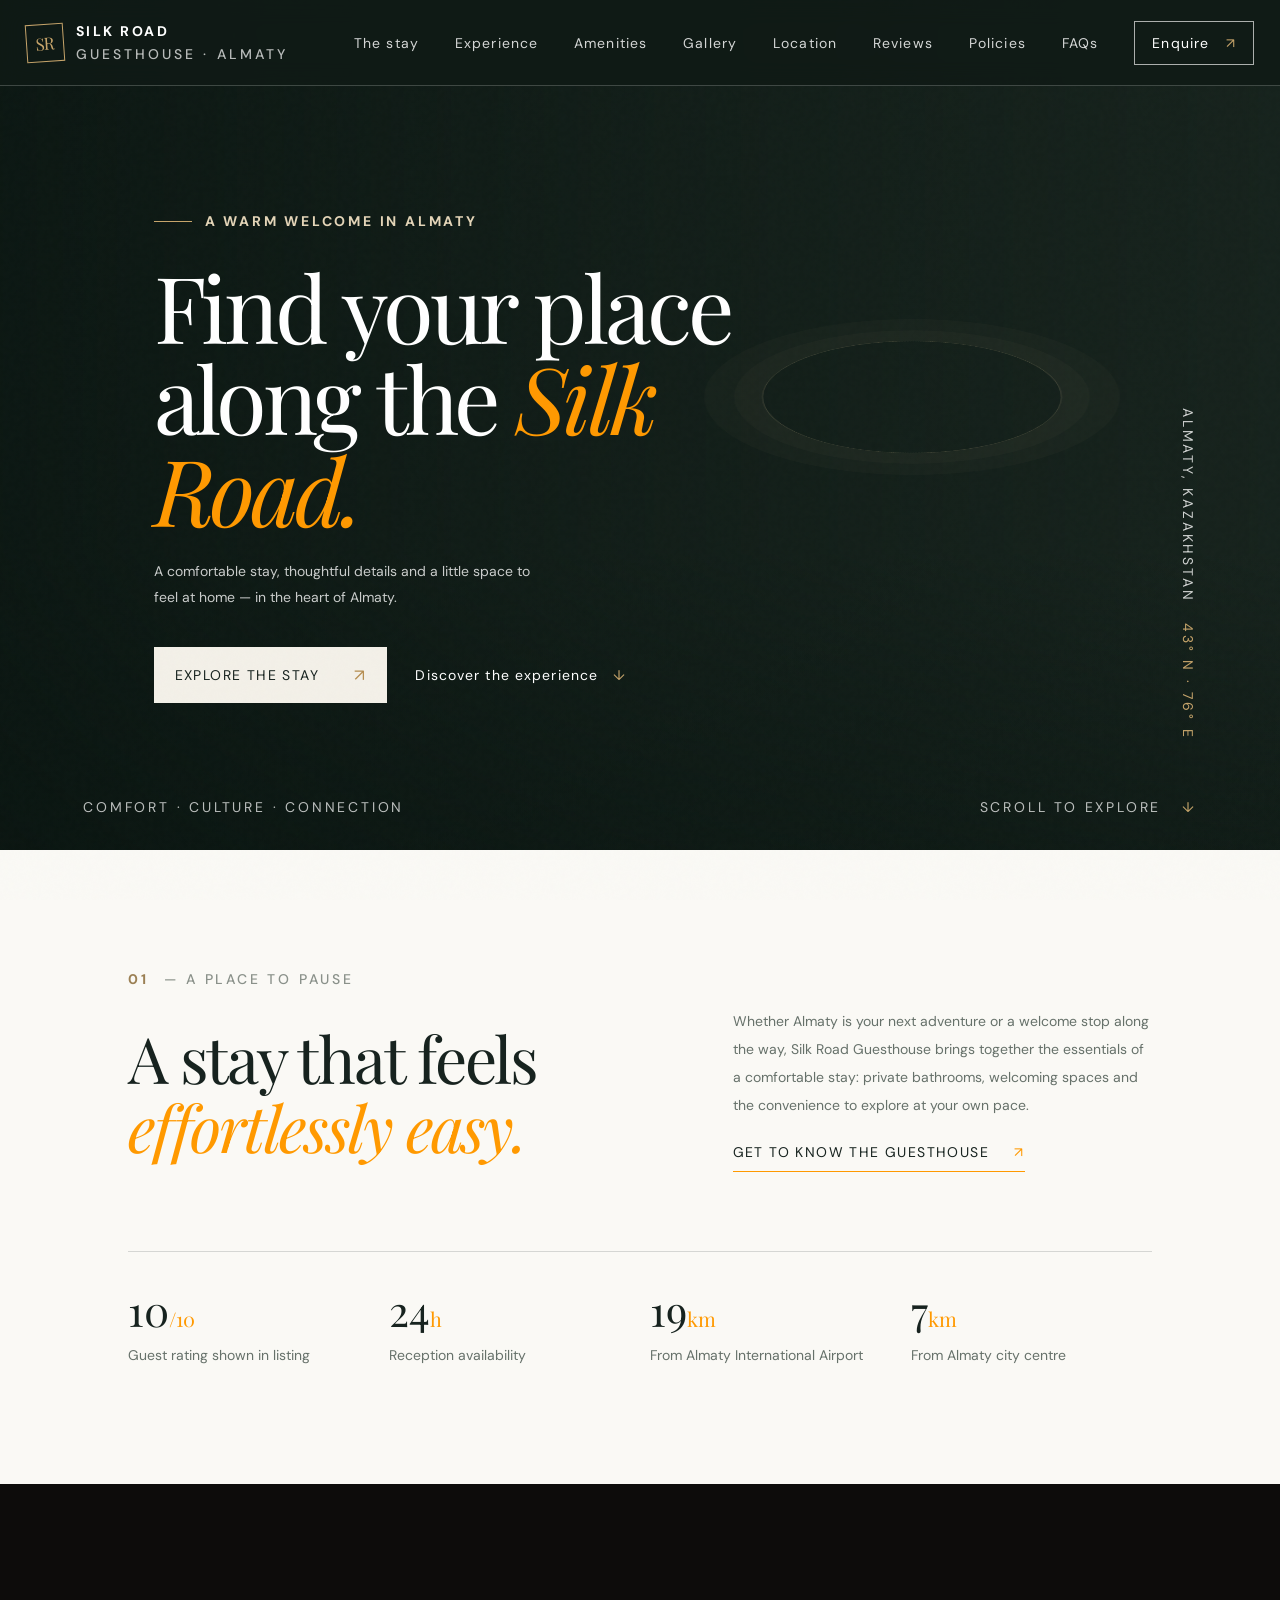
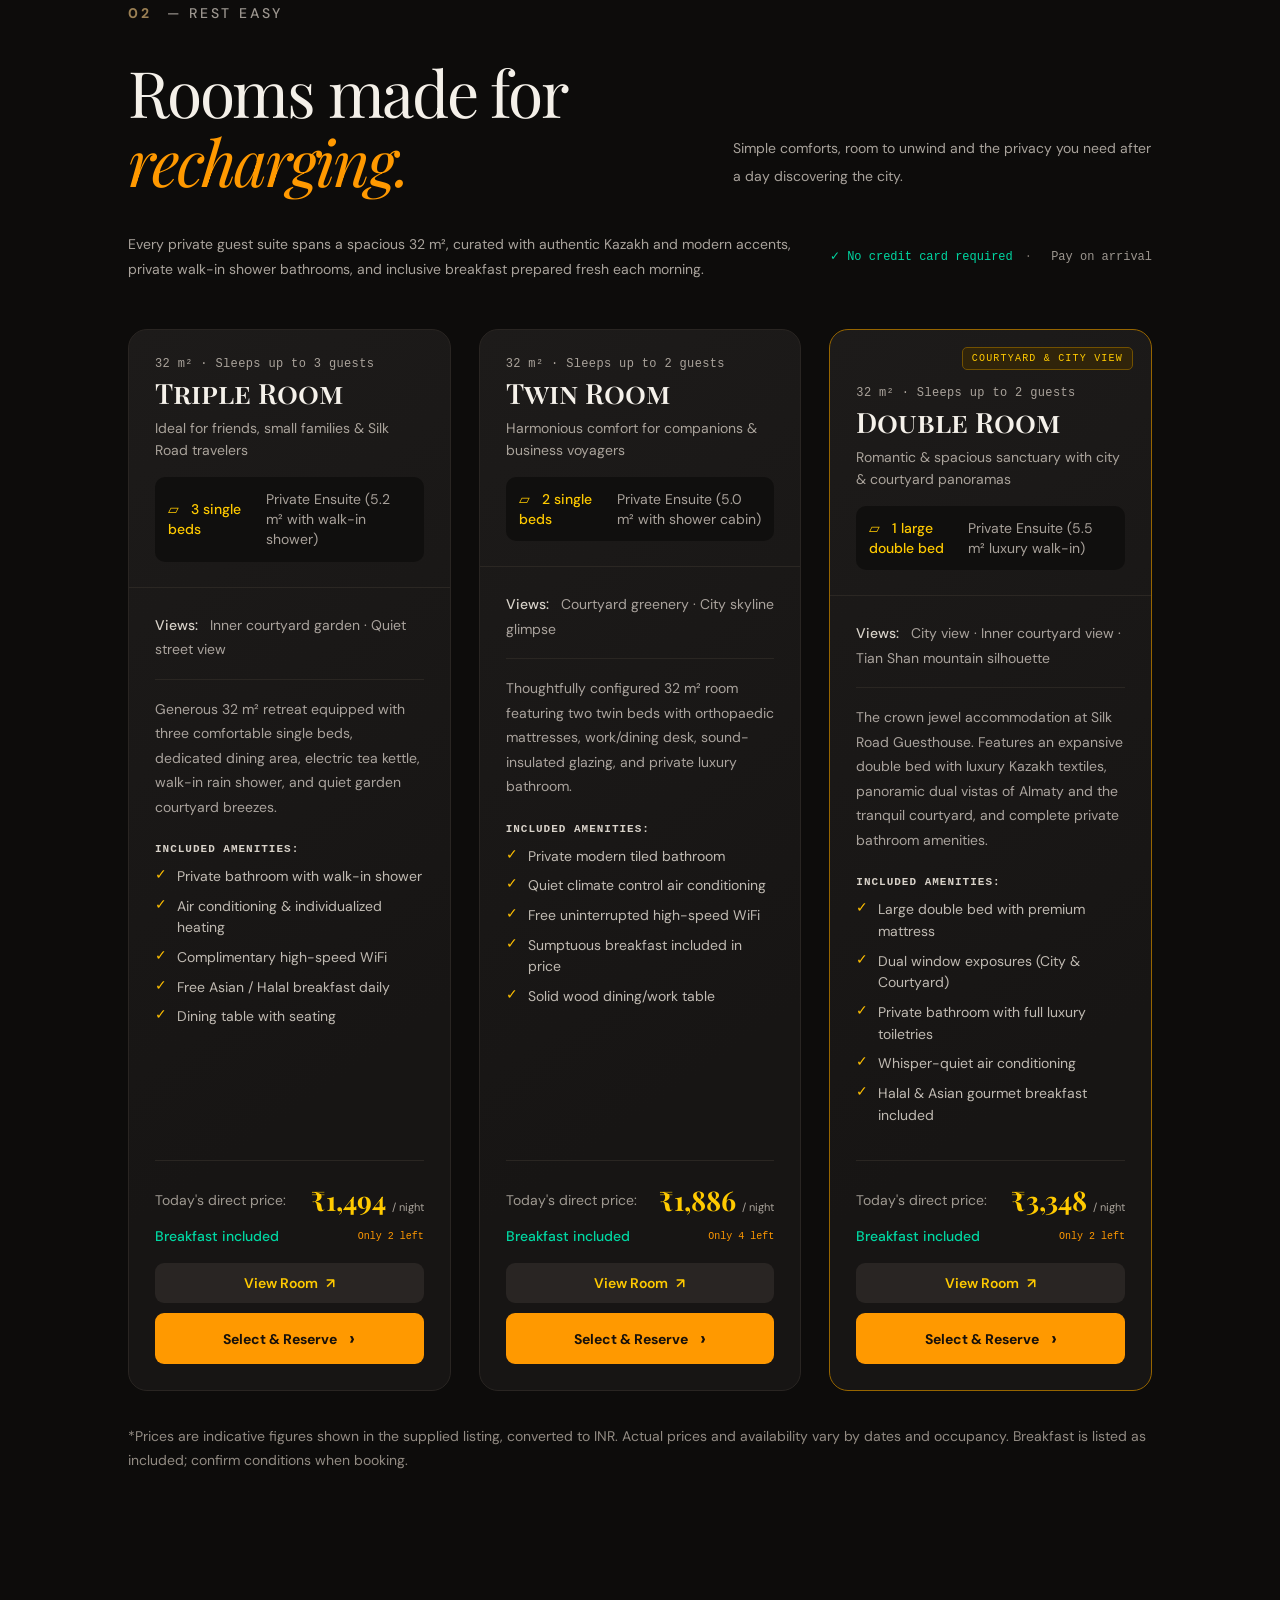
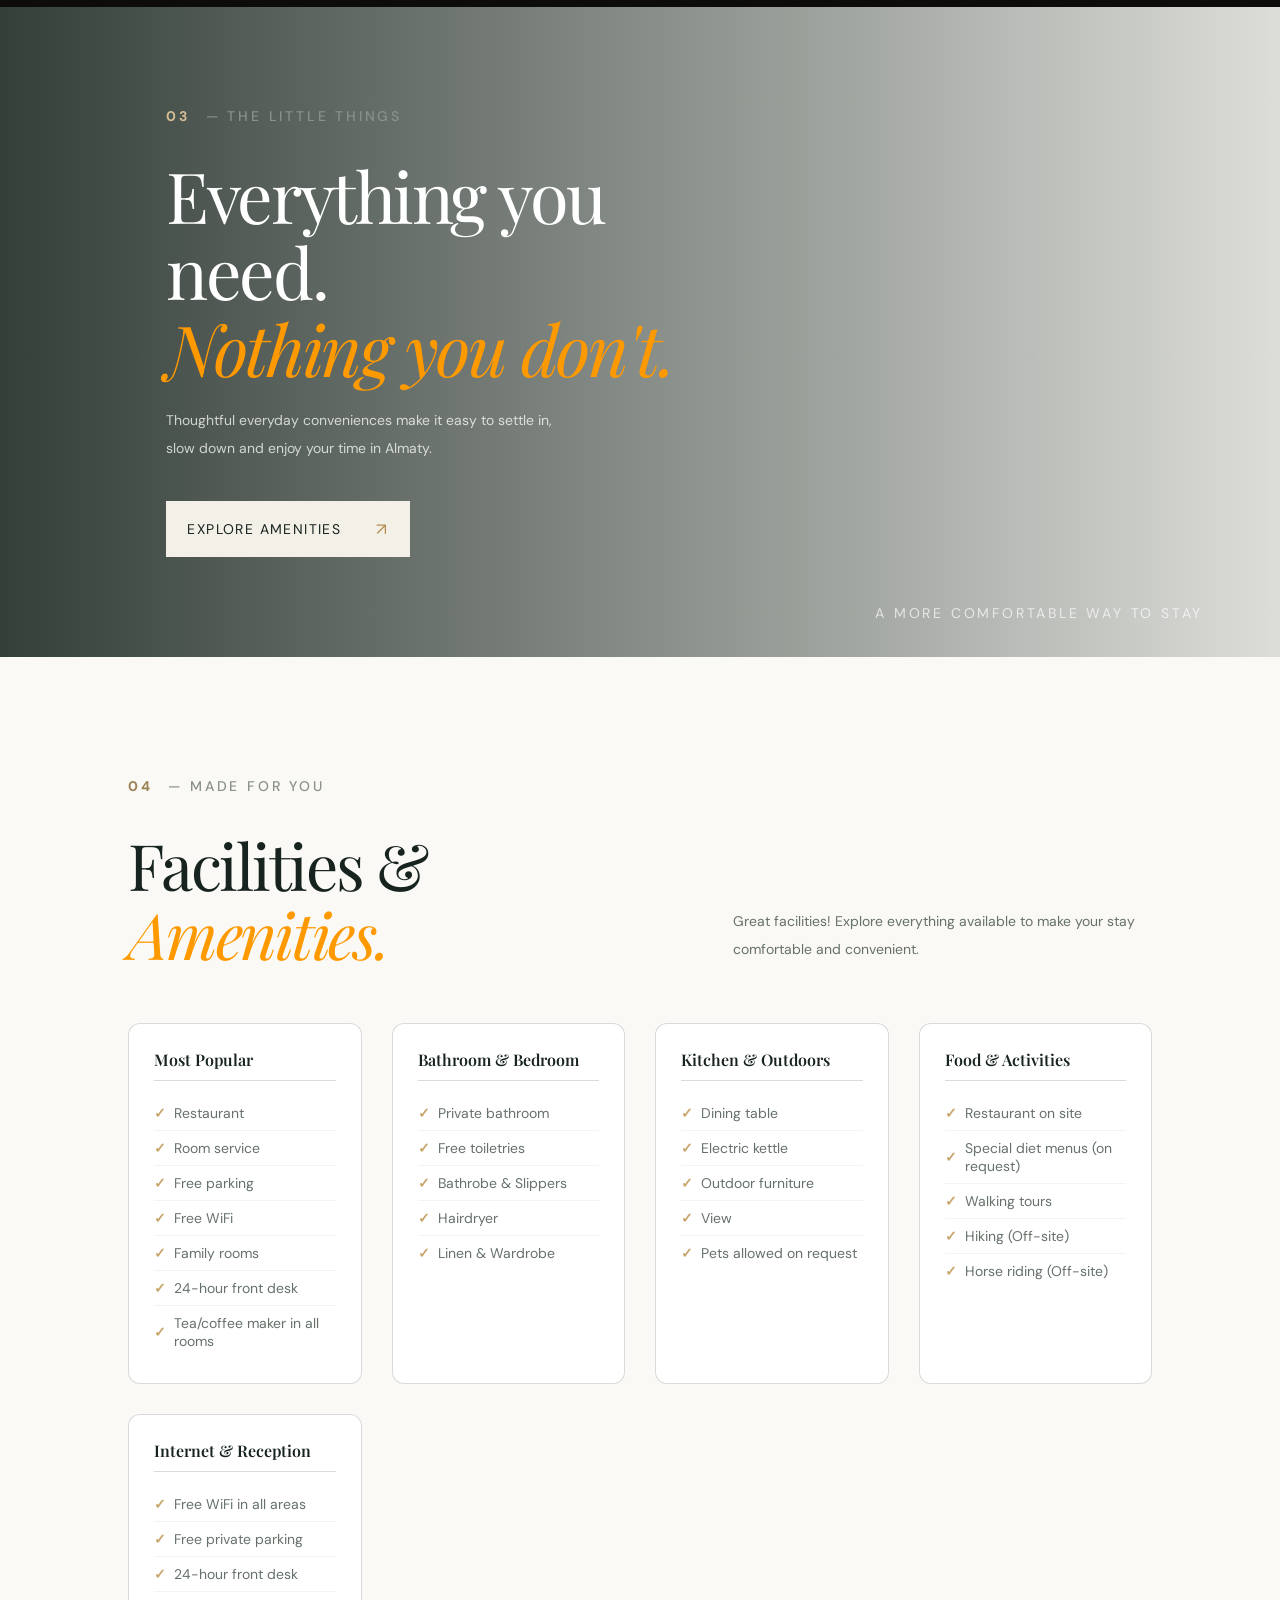
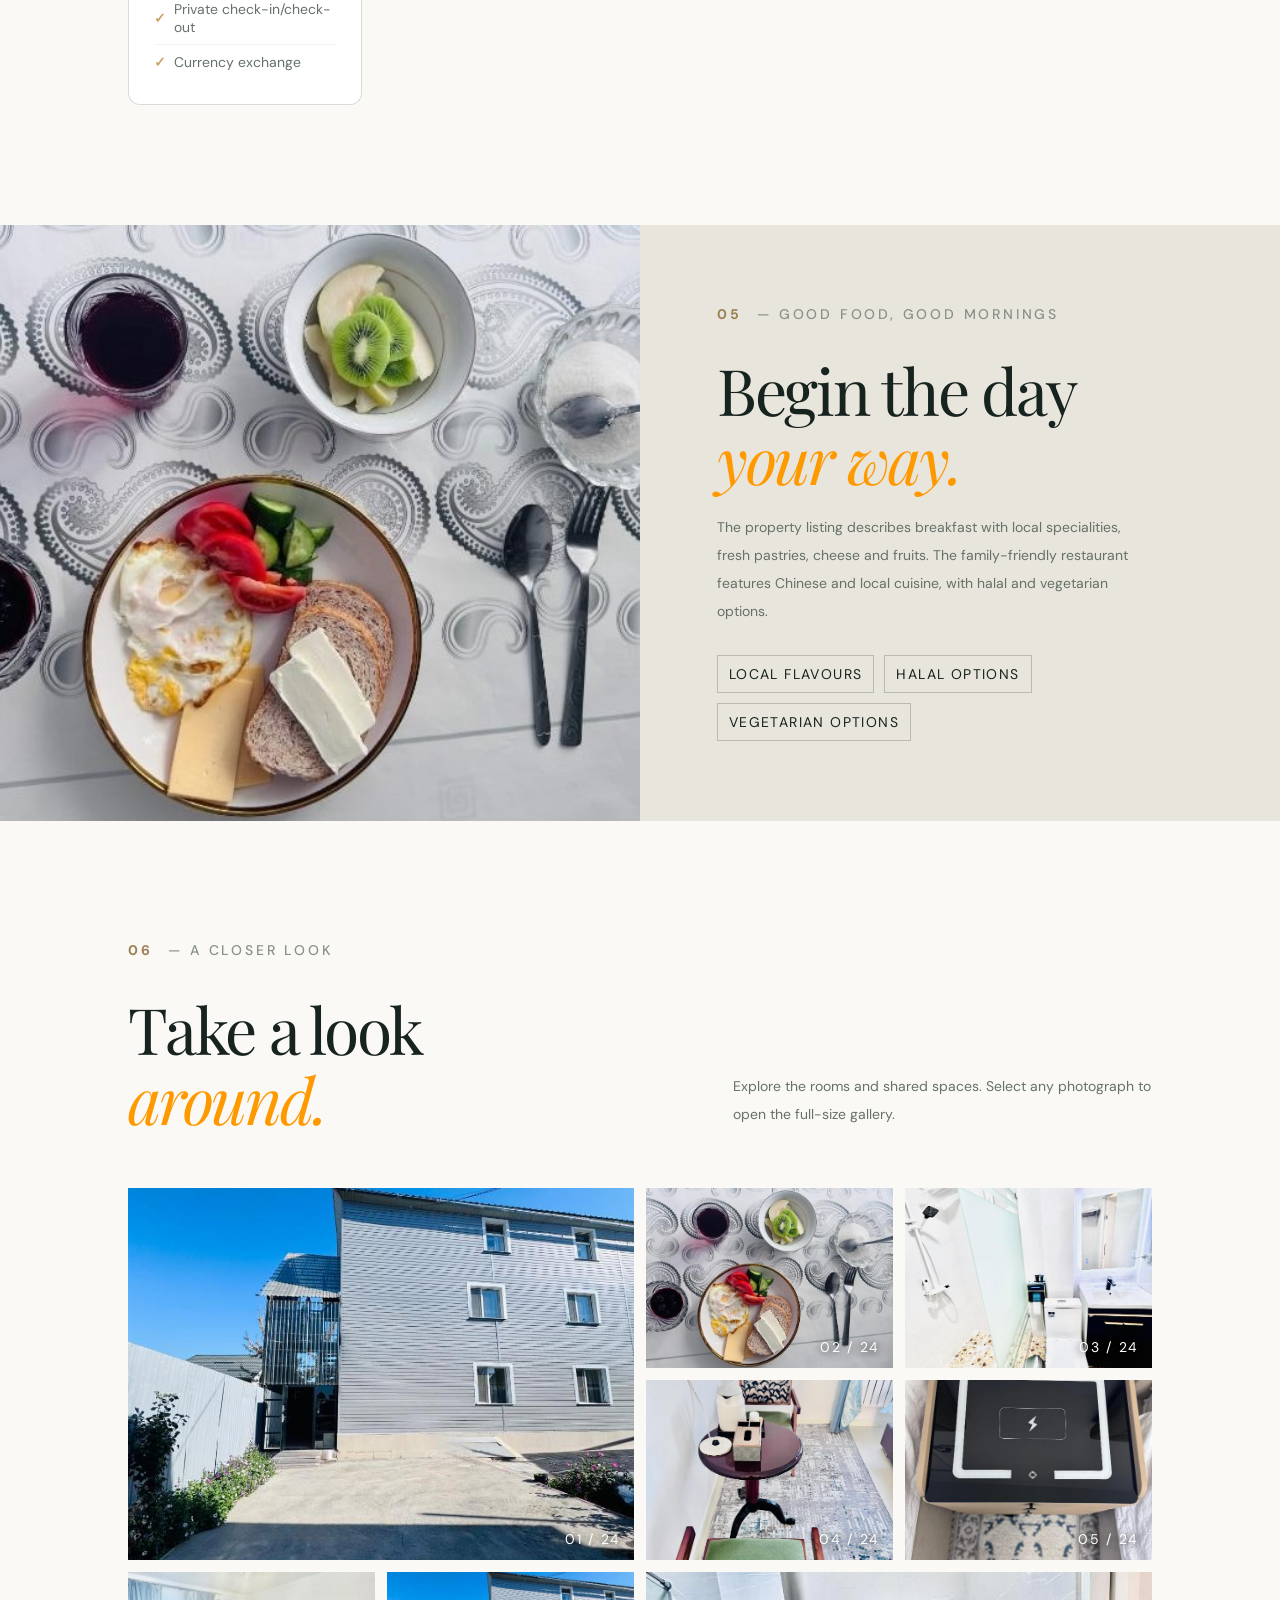
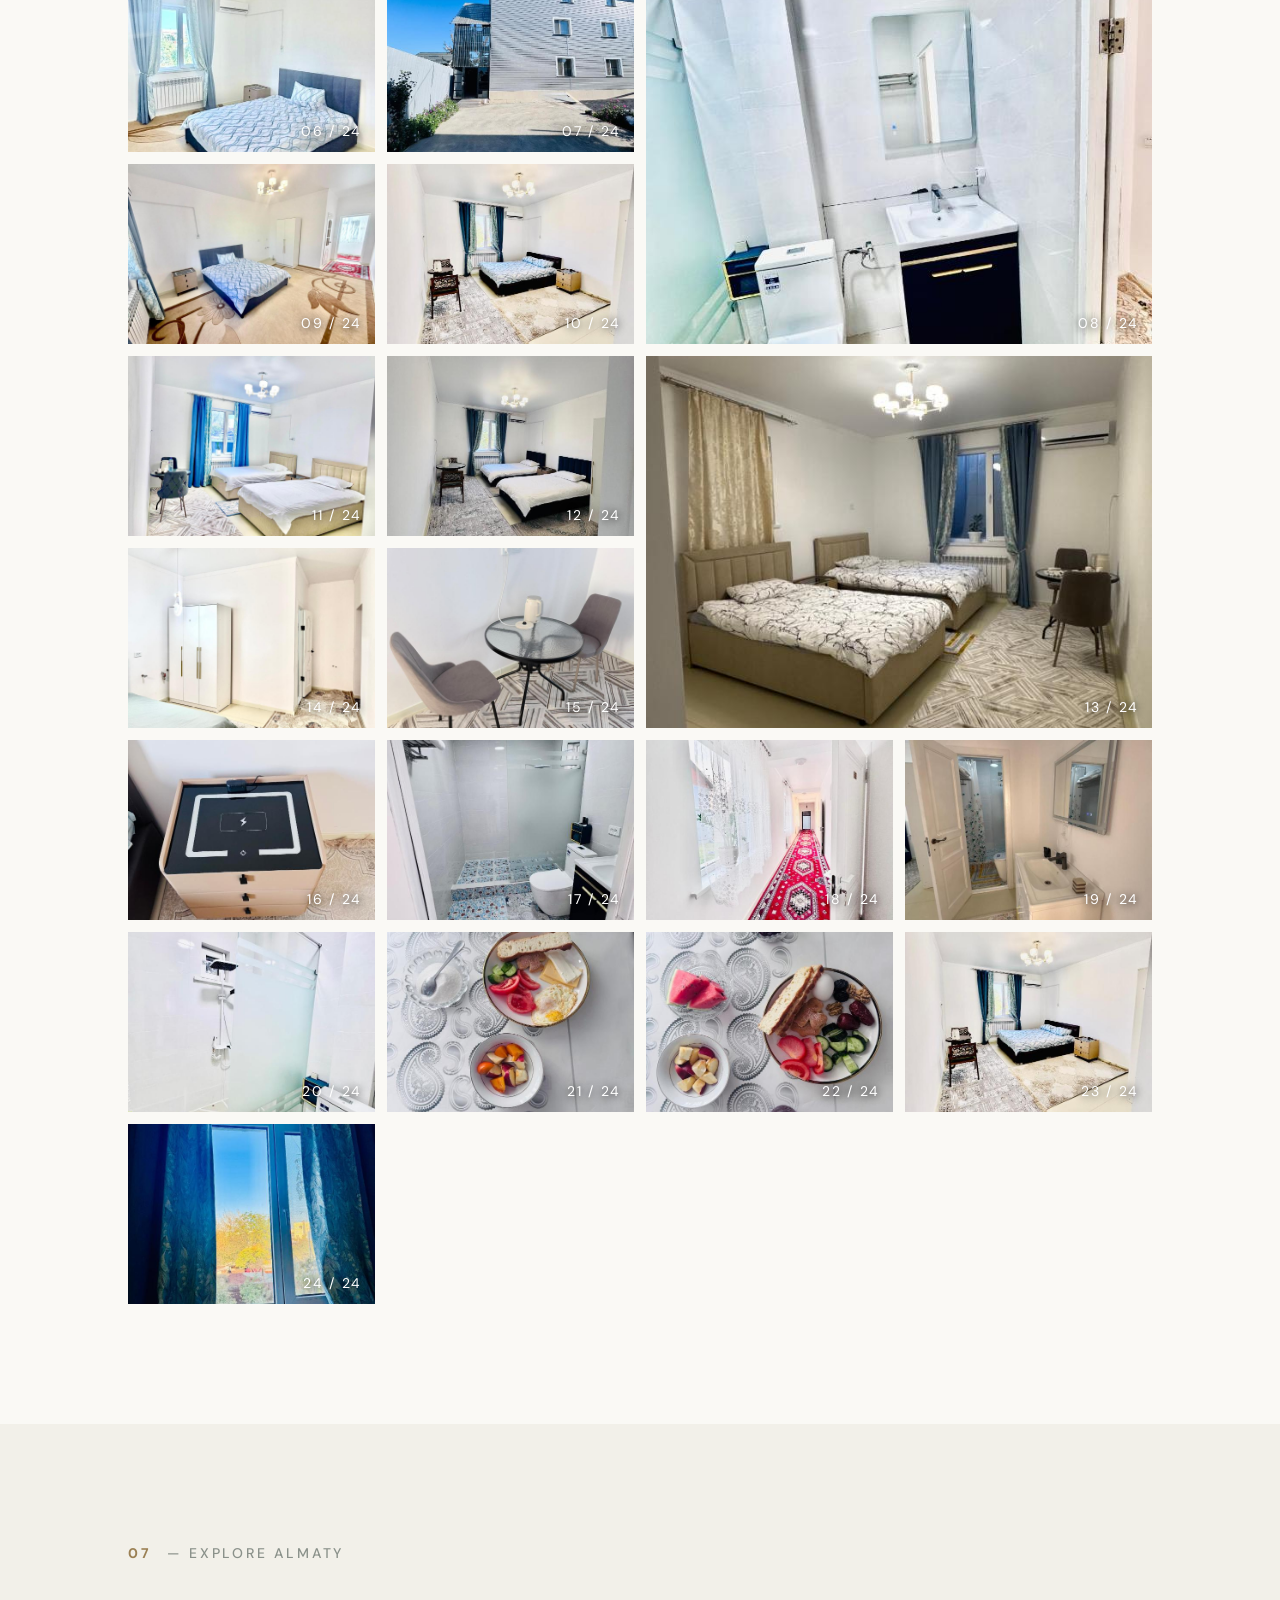
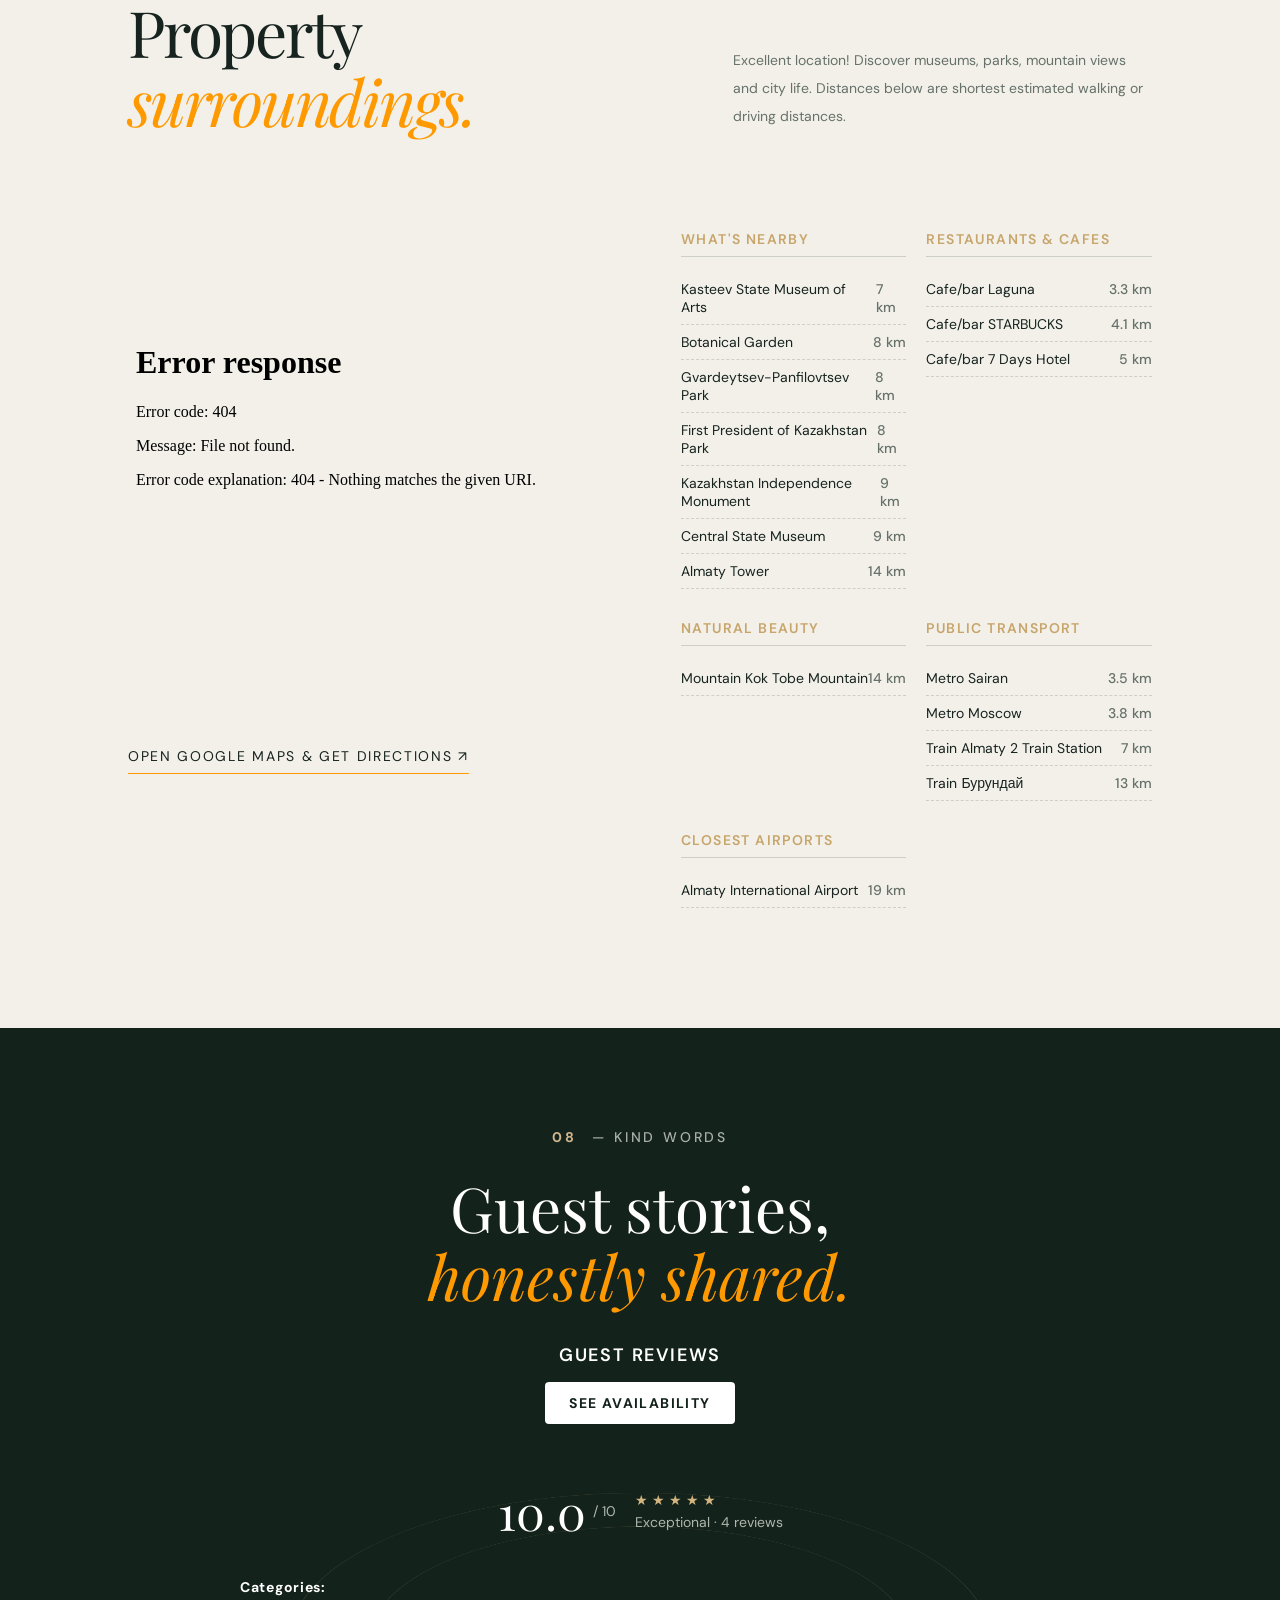
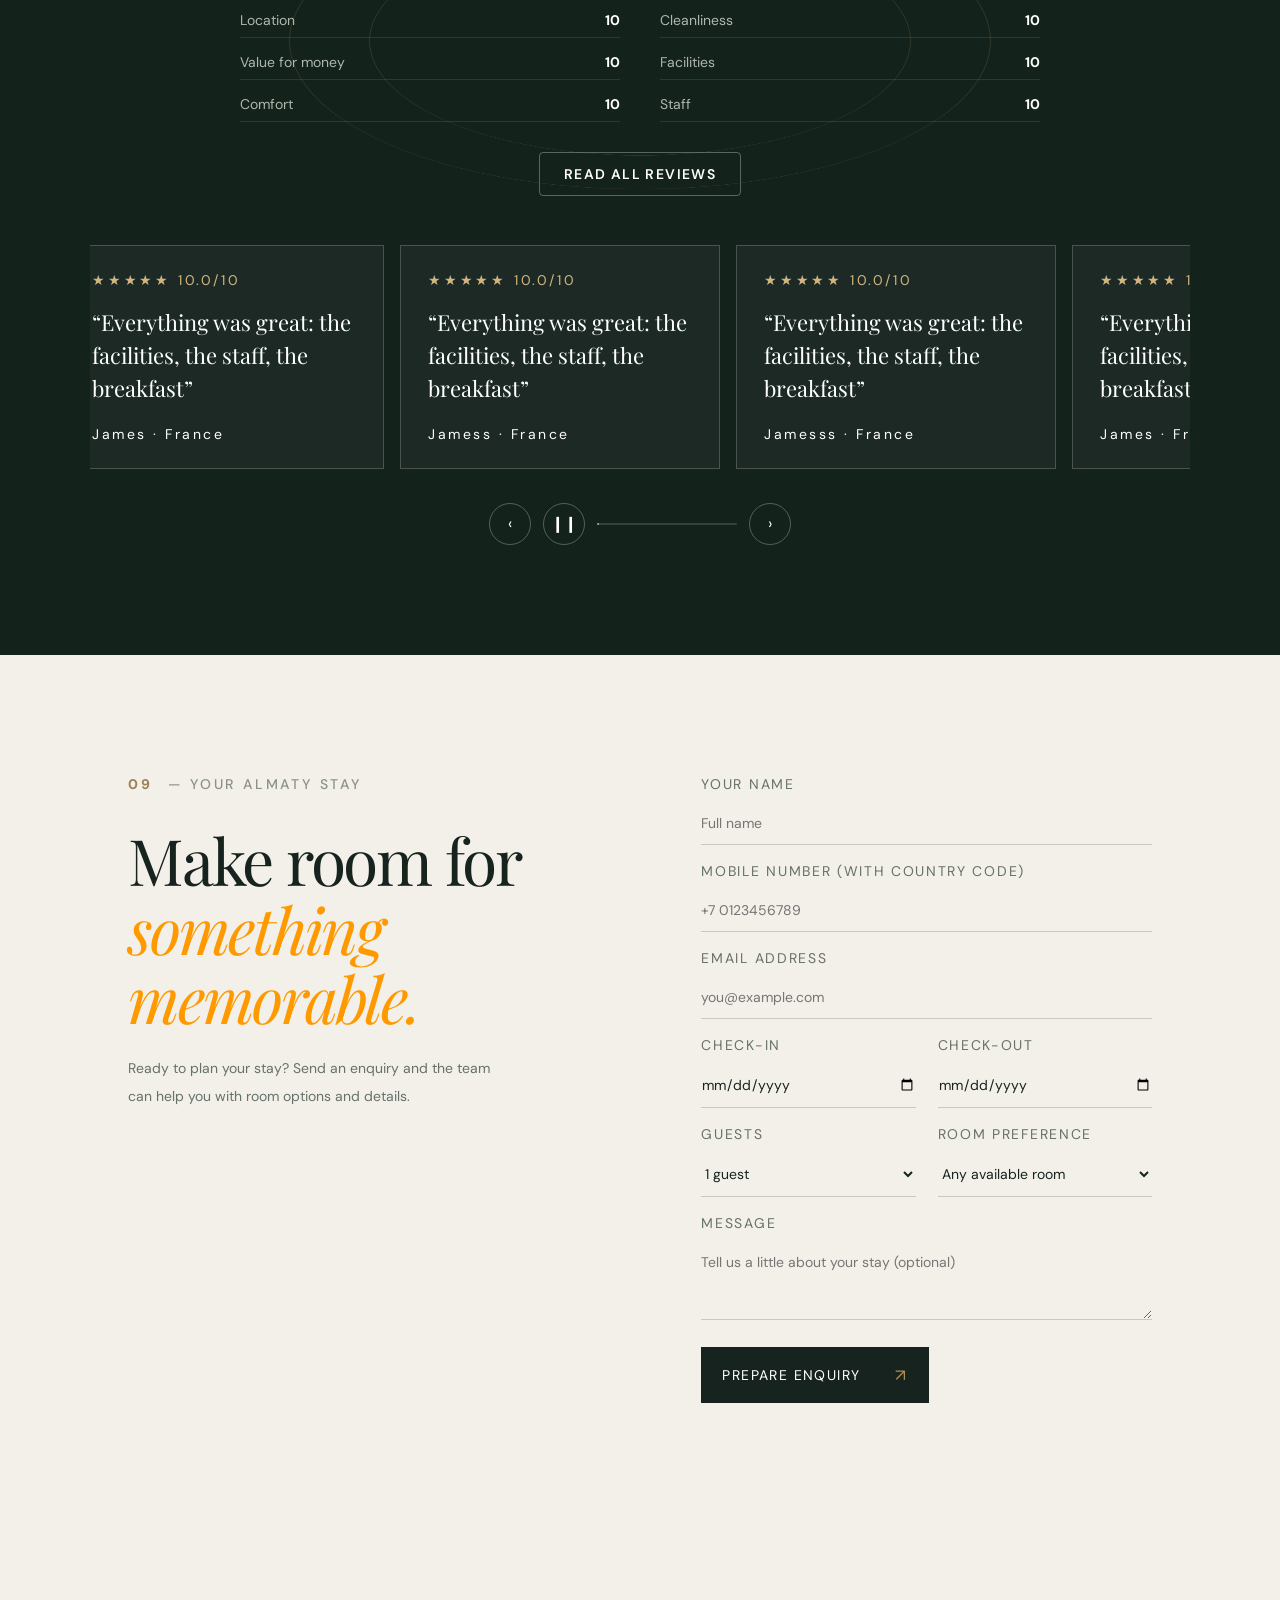
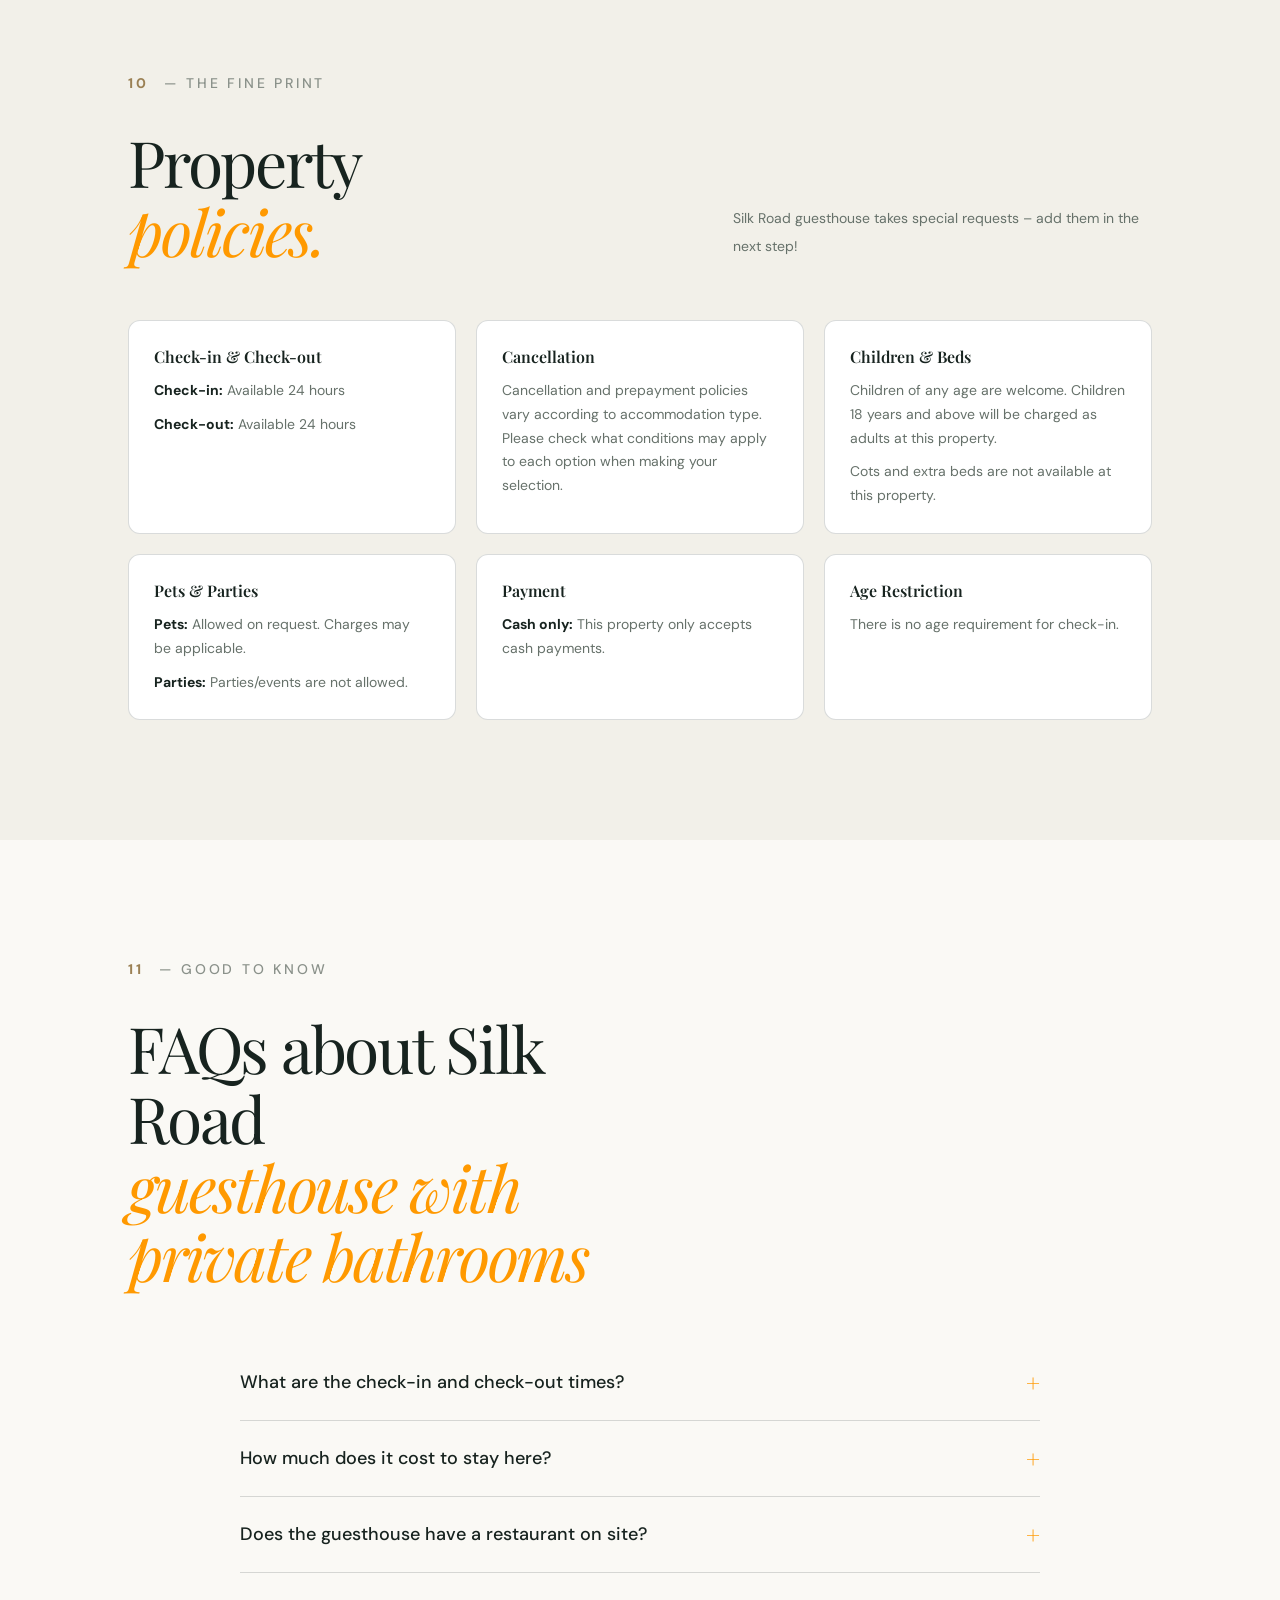
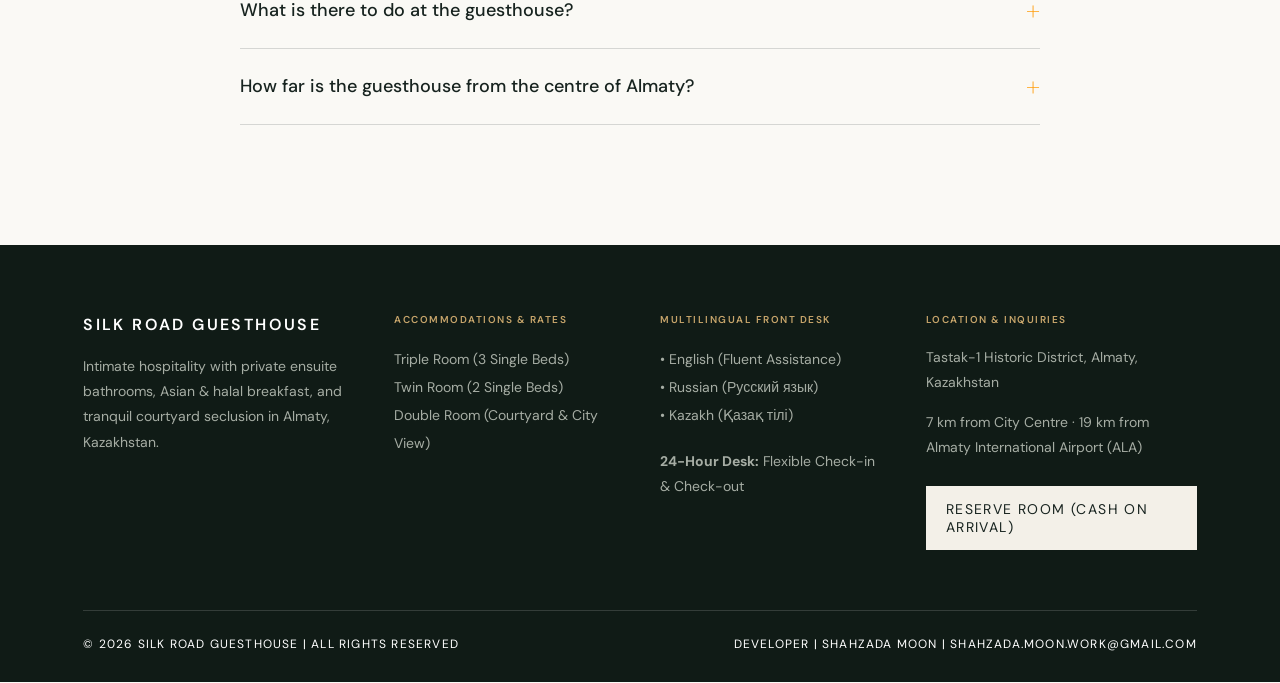
==== commit 86165f9c: "Update" ====
--- a/index.html
+++ b/index.html
@@ -269,7 +269,7 @@
       
       <div class="location-layout">
         <div class="live-map reveal">
-          <iframe title="Google Maps search for Silk Road Guesthouse in Almaty" src="https://www.google.com/maps/place/SILK+ROAD+GUESTHOUSE/@43.2555467,76.8593196,202m/data=!3m1!1e3!4m6!3m5!1s0x3883690068f2ac57:0x80556bda65cad9f9!8m2!3d43.2555467!4d76.8599633!16s%2Fg%2F11z_67gdfc?authuser=1&entry=tts&g_ep=EgoyMDI2MTAyOC4wIOC7DCoASAFQAw%3D%3D&skid=dd689ad2-9971-4153-baef-37dfd3d575a5" loading="lazy" referrerpolicy="no-referrer-when-downgrade" allowfullscreen></iframe>
+          <iframe title="Google Maps search for Silk Road Guesthouse in Almaty" src="<iframe src="https://www.google.com/maps/embed?pb=!1m14!1m8!1m3!1d879.6865083967452!2d76.8593196!3d43.2555467!3m2!1i1024!2i768!4f13.1!3m3!1m2!1s0x3883690068f2ac57%3A0x80556bda65cad9f9!2sSILK%20ROAD%20GUESTHOUSE!5e1!3m2!1sen!2skz!4v1793720833669!5m2!1sen!2skz" width="600" height="450" style="border:0;" loading="lazy" referrerpolicy="no-referrer-when-downgrade" allowfullscreen></iframe>
           <a class="map-directions" href="https://maps.app.goo.gl/sR9JqJeSjpnoxzSZ7" target="_blank" rel="noopener">Open Google Maps & get directions ↗</a>
         </div>
         
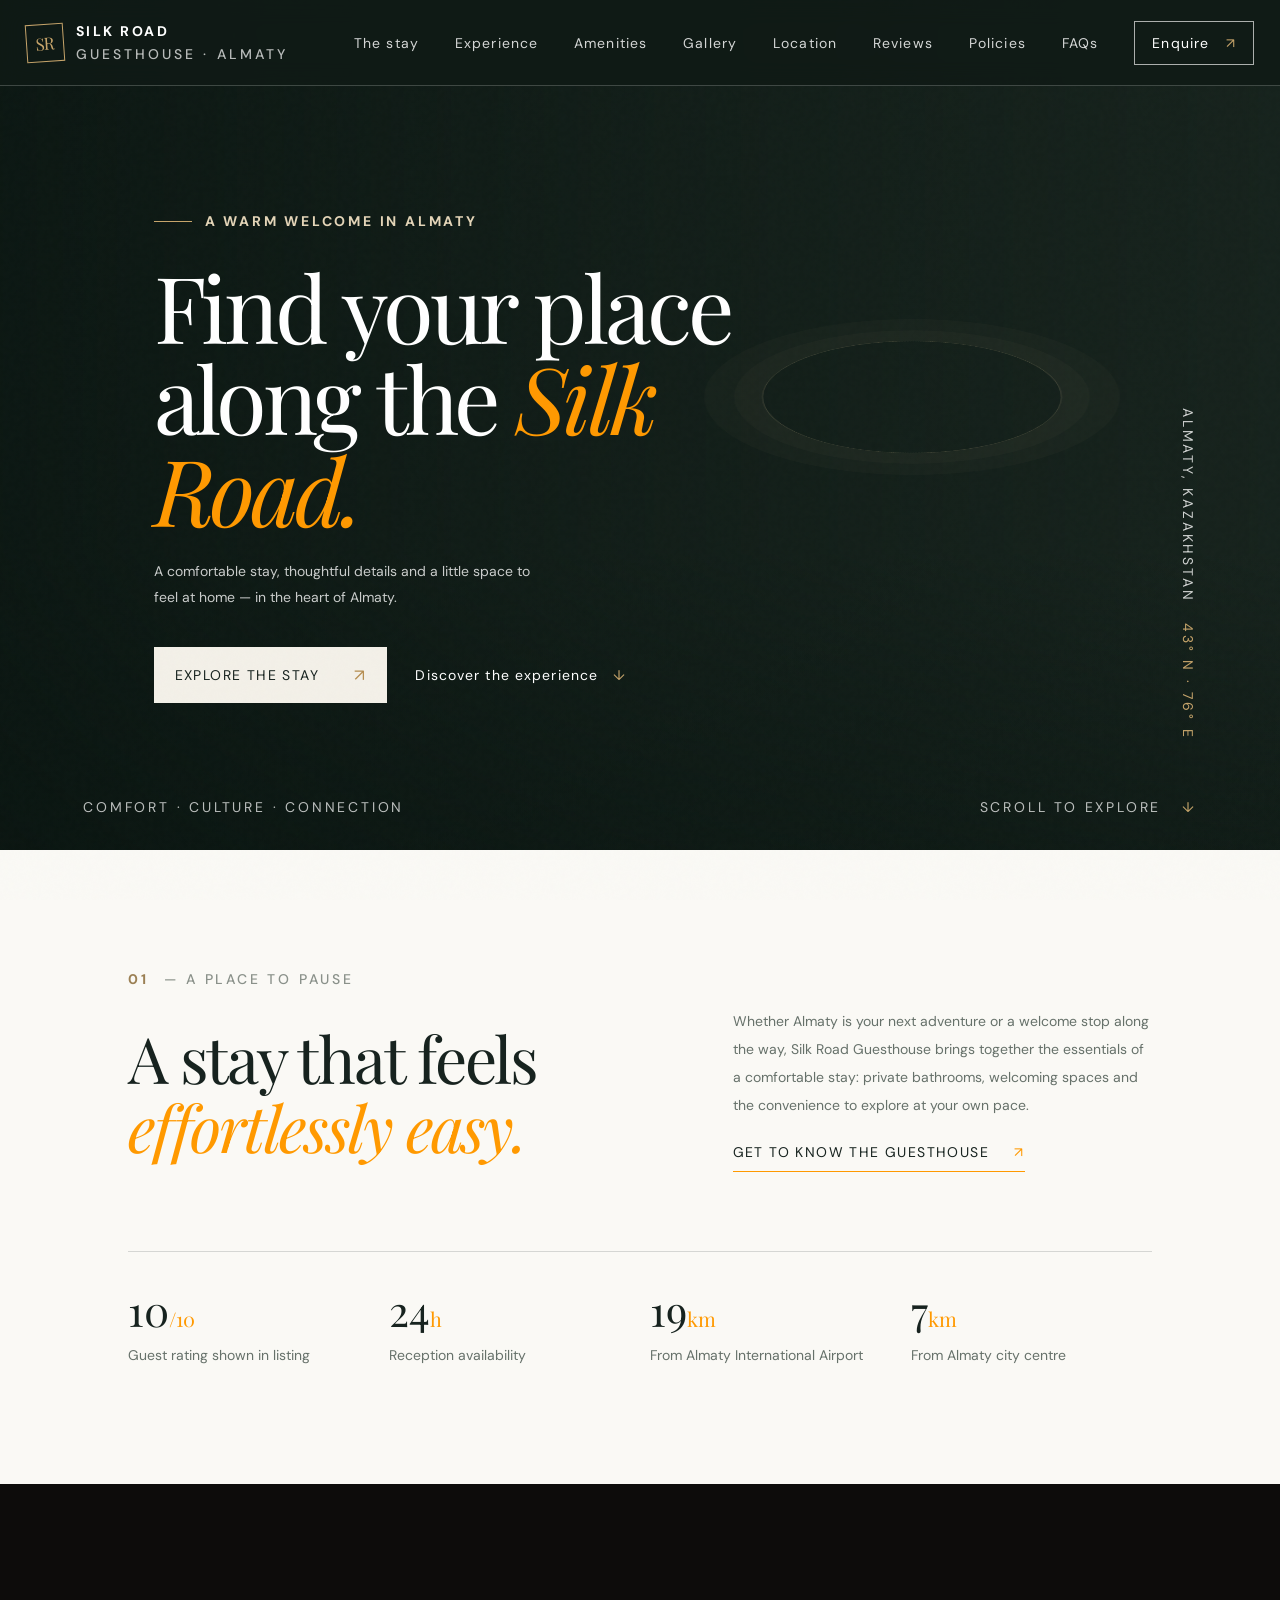
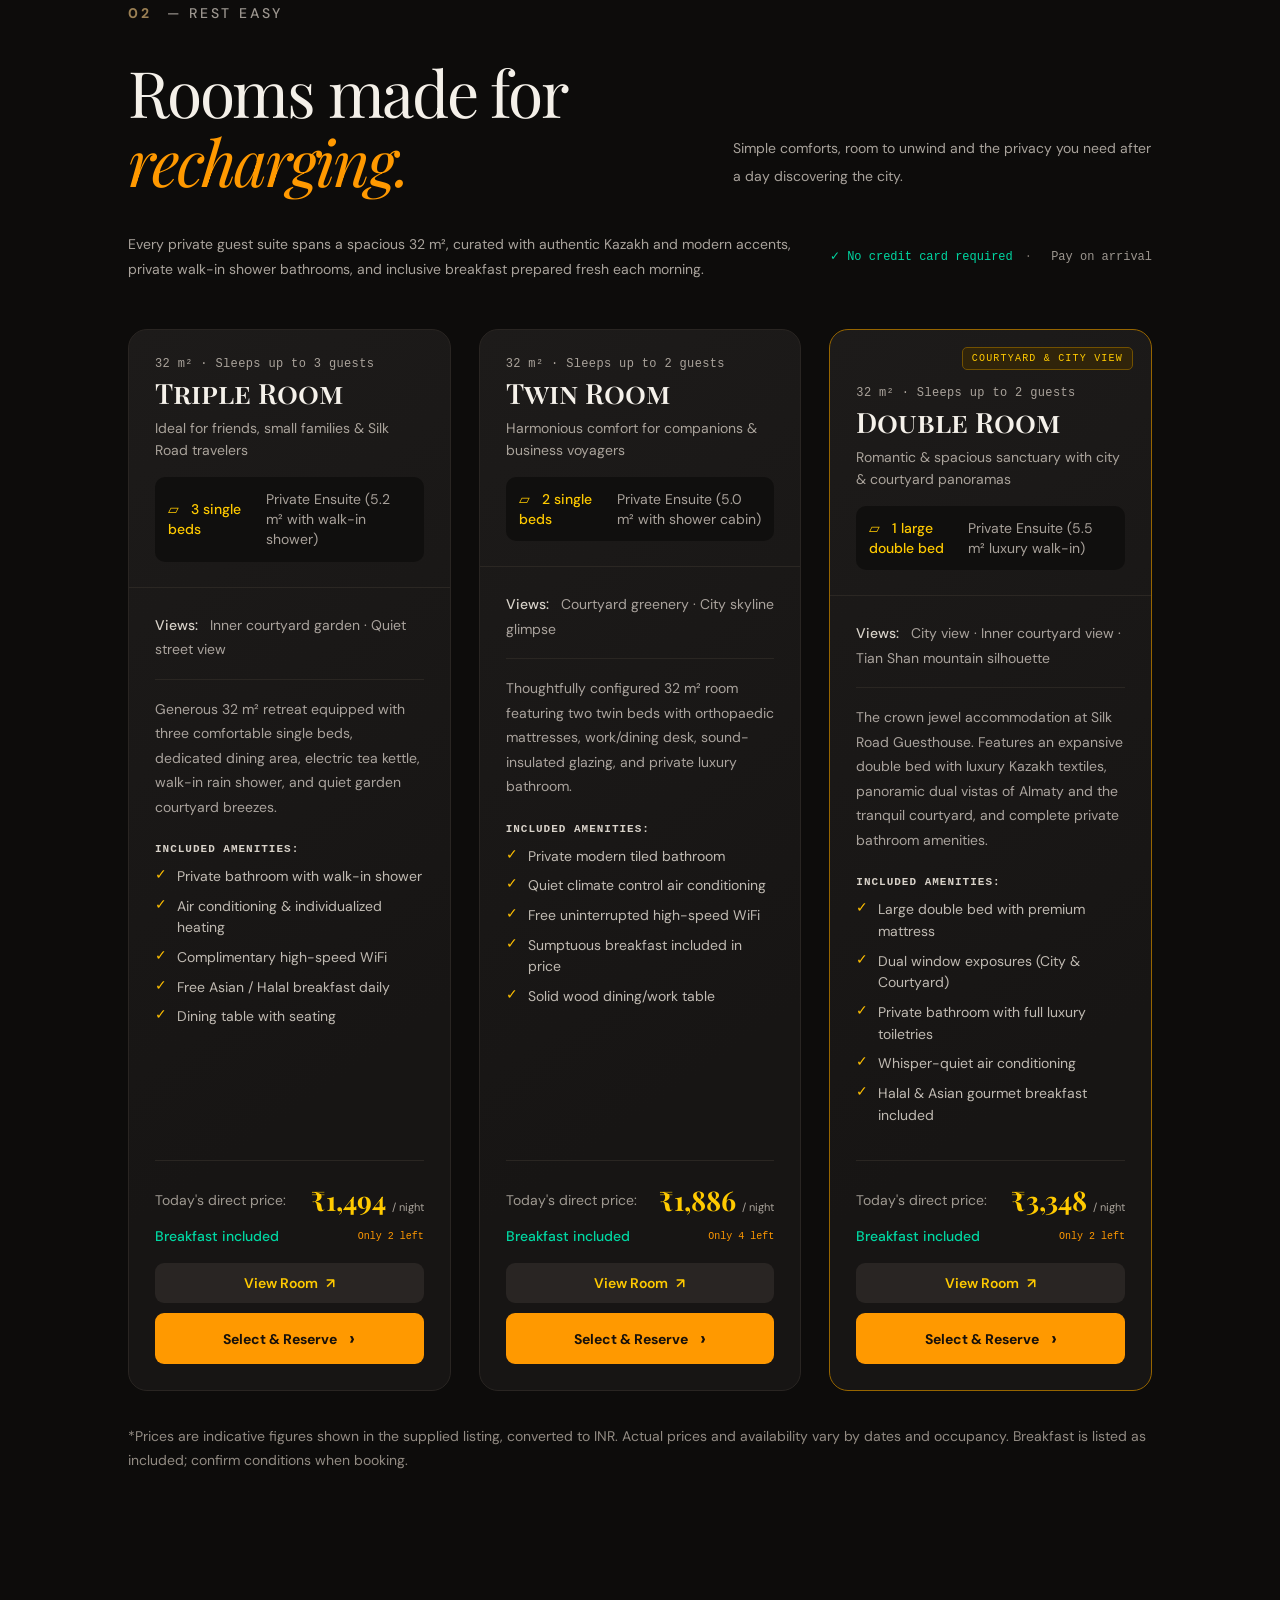
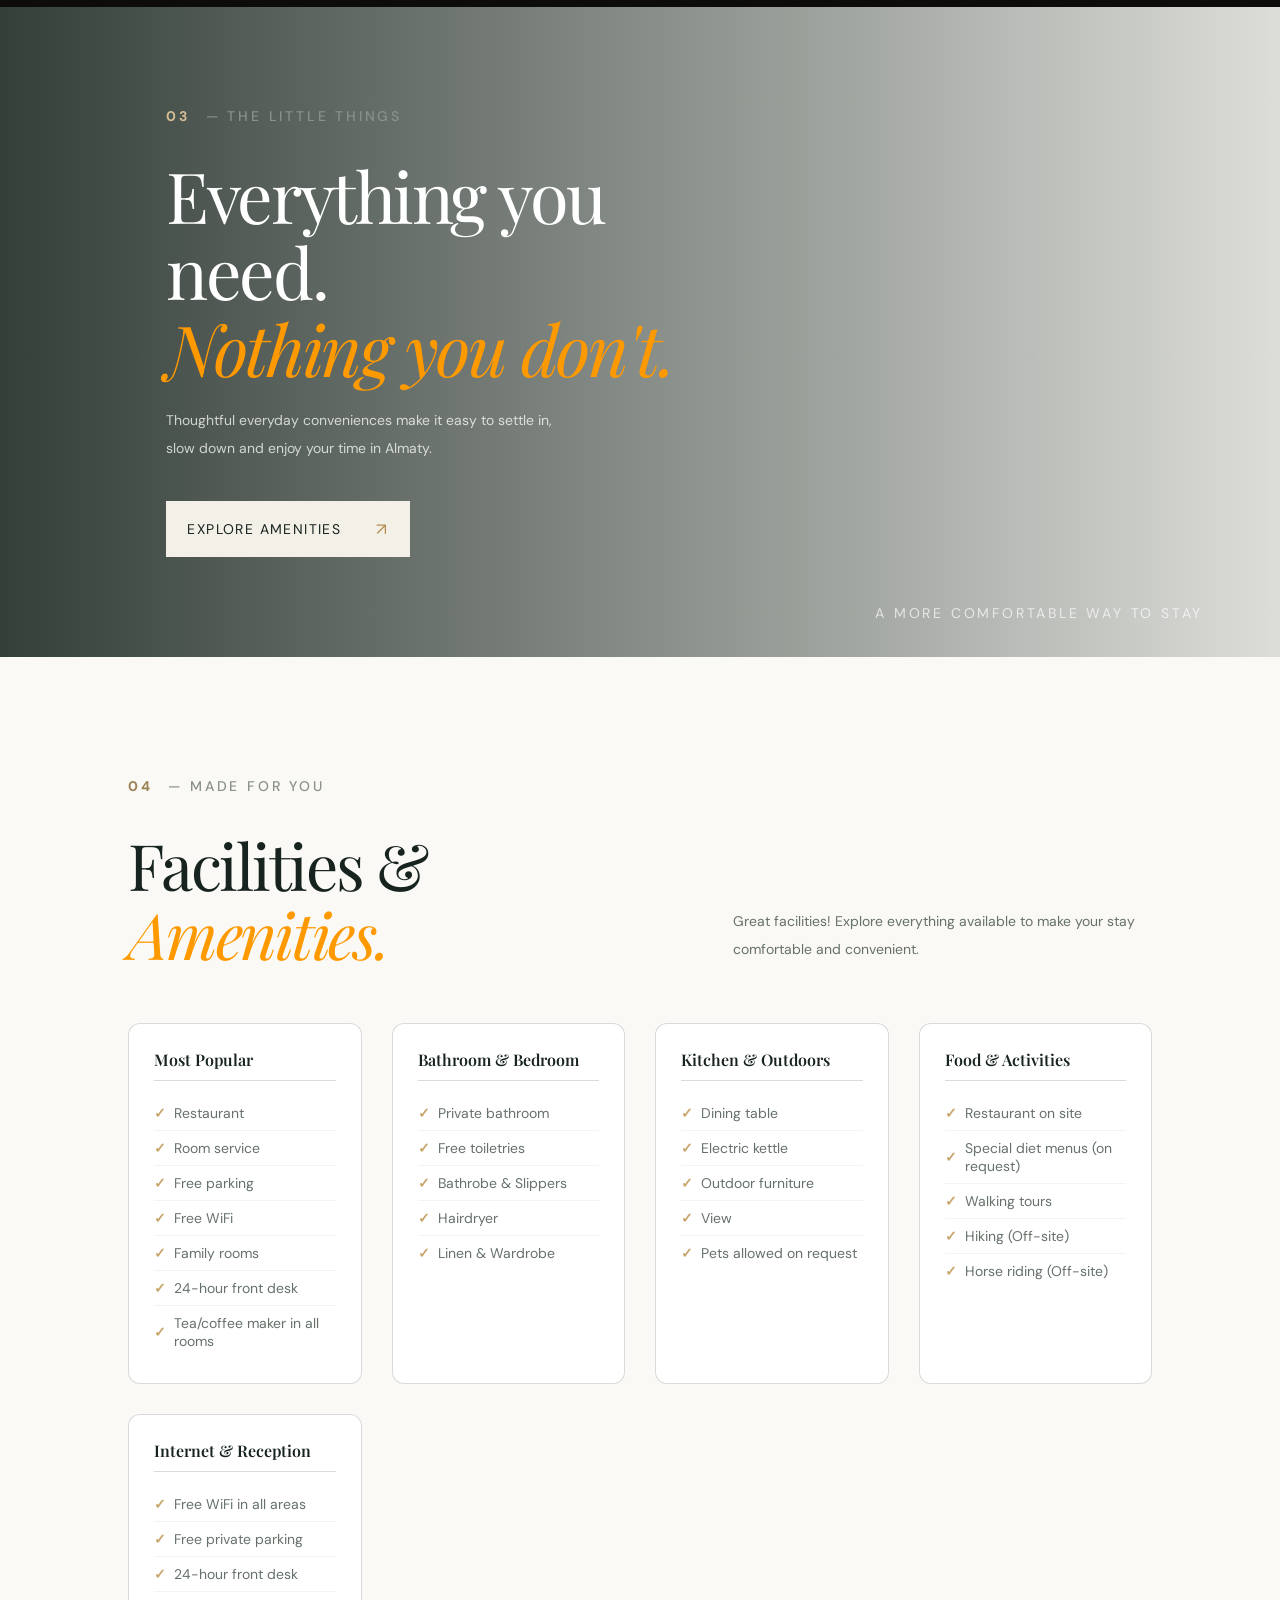
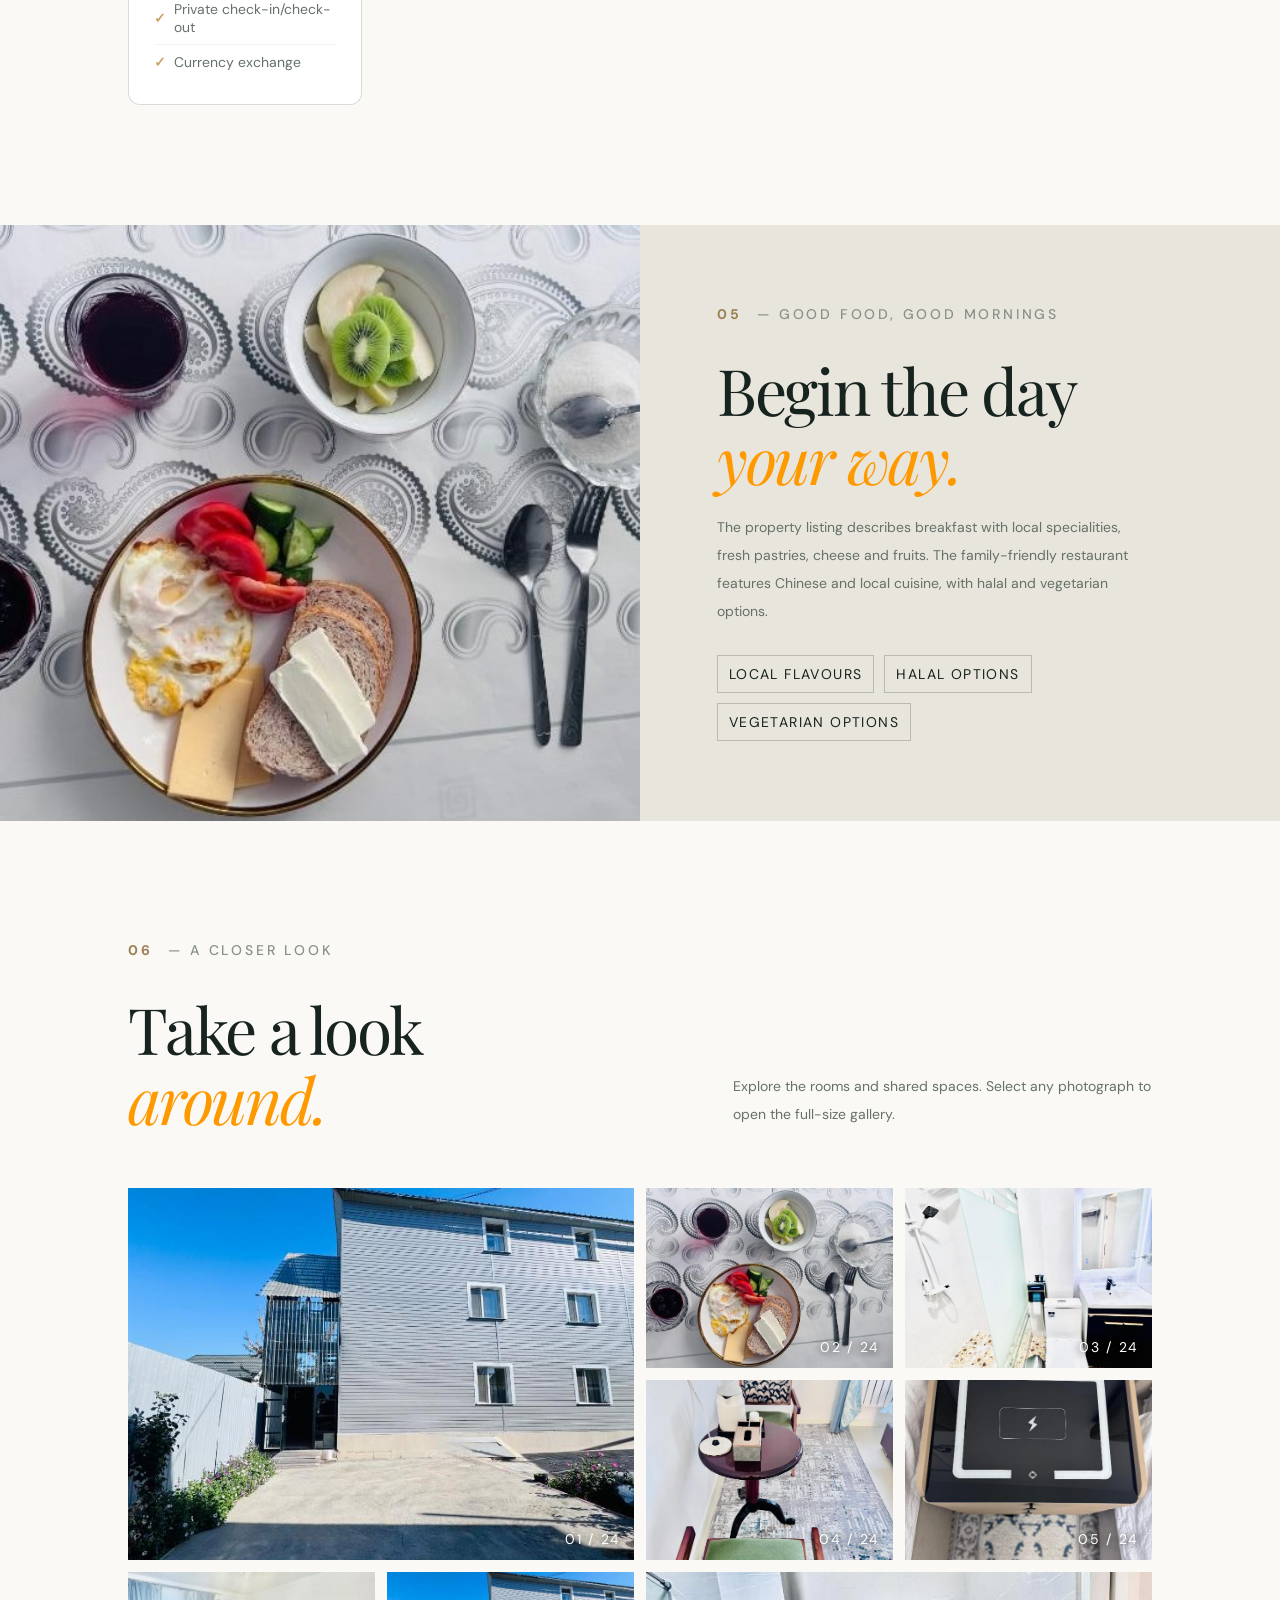
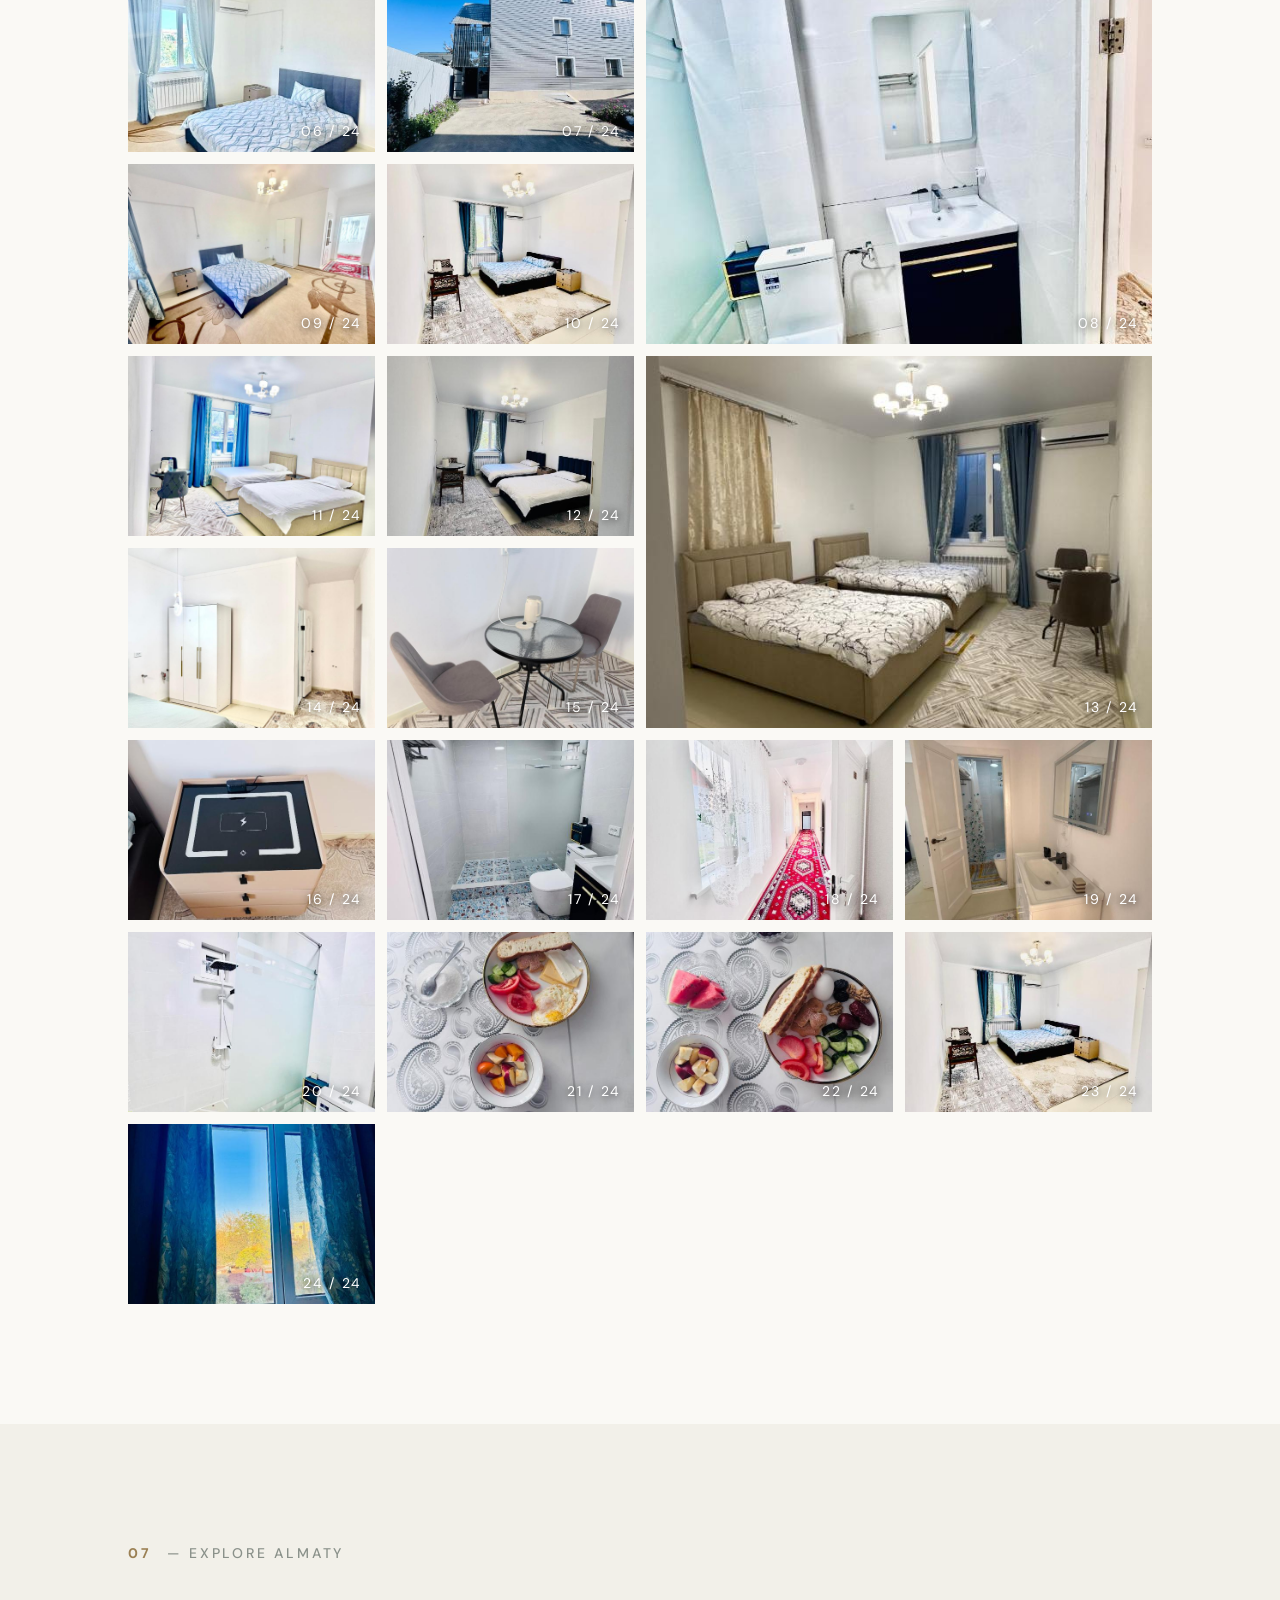
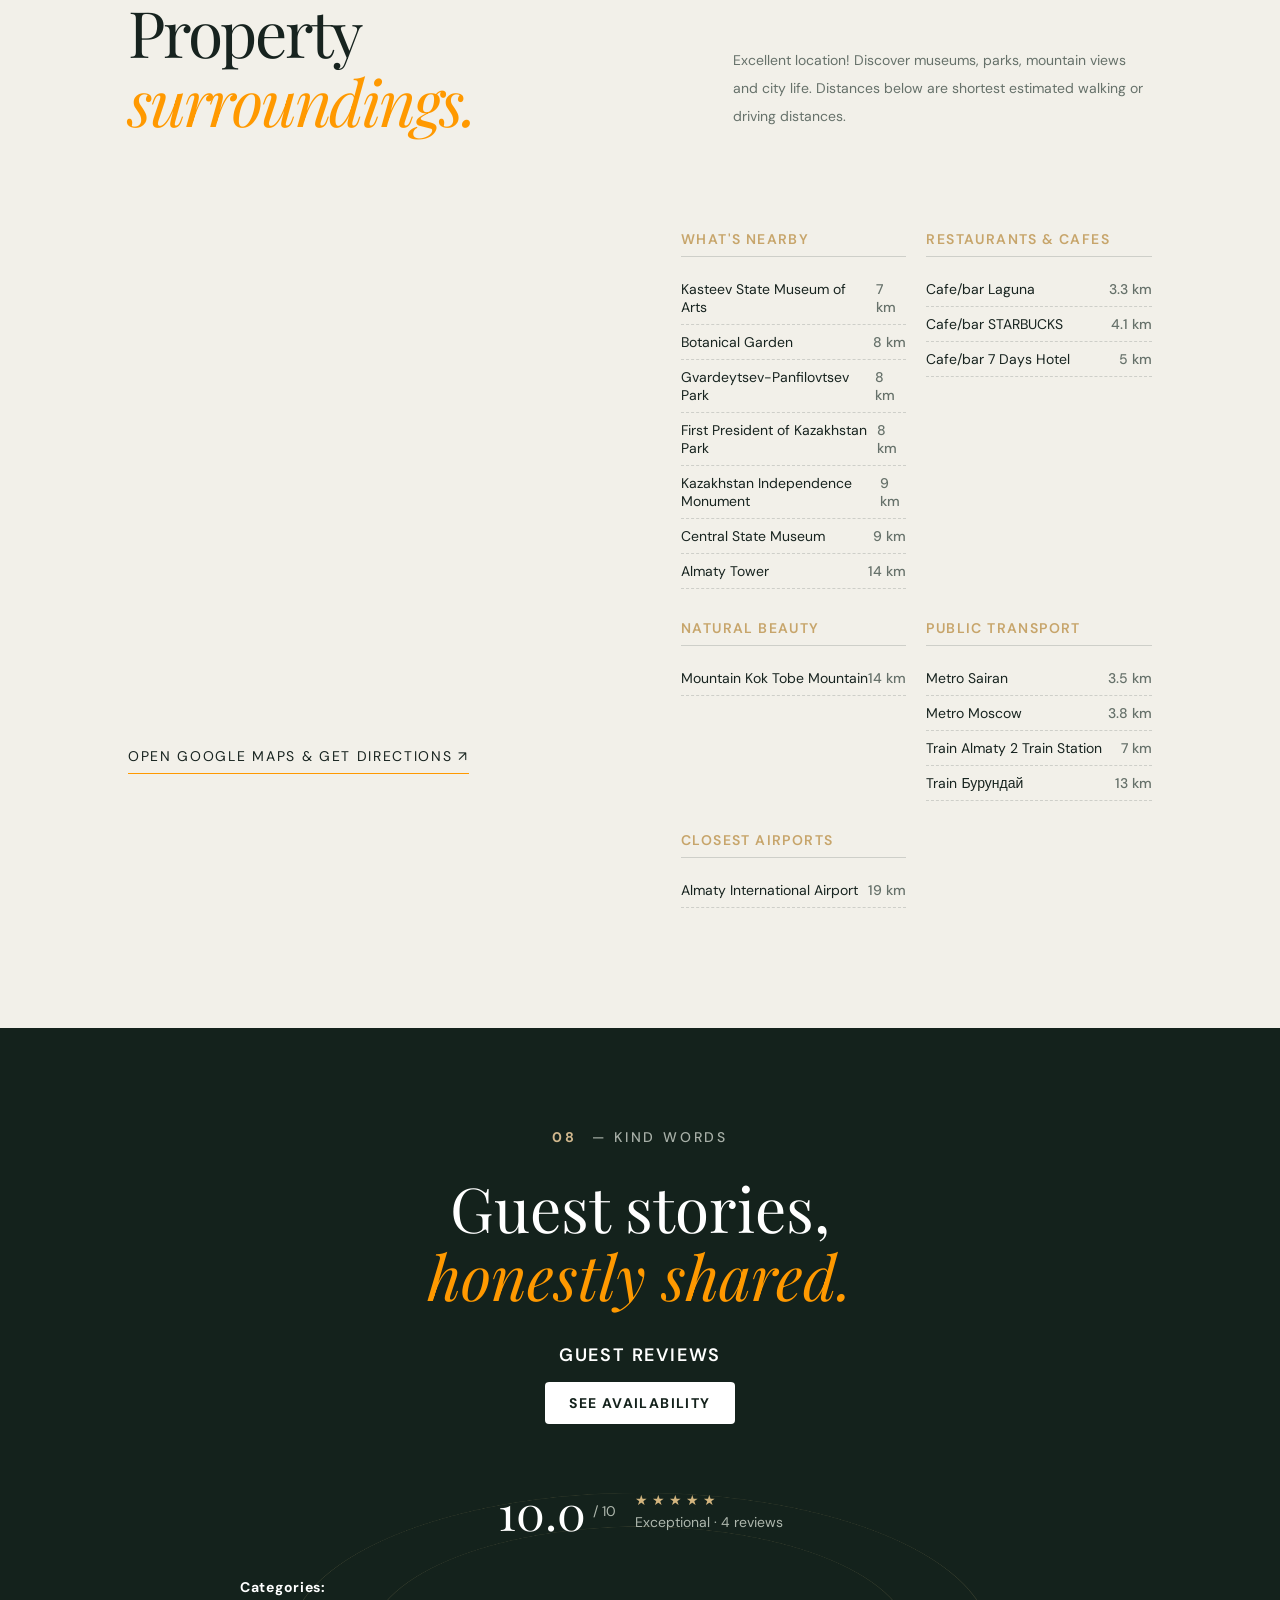
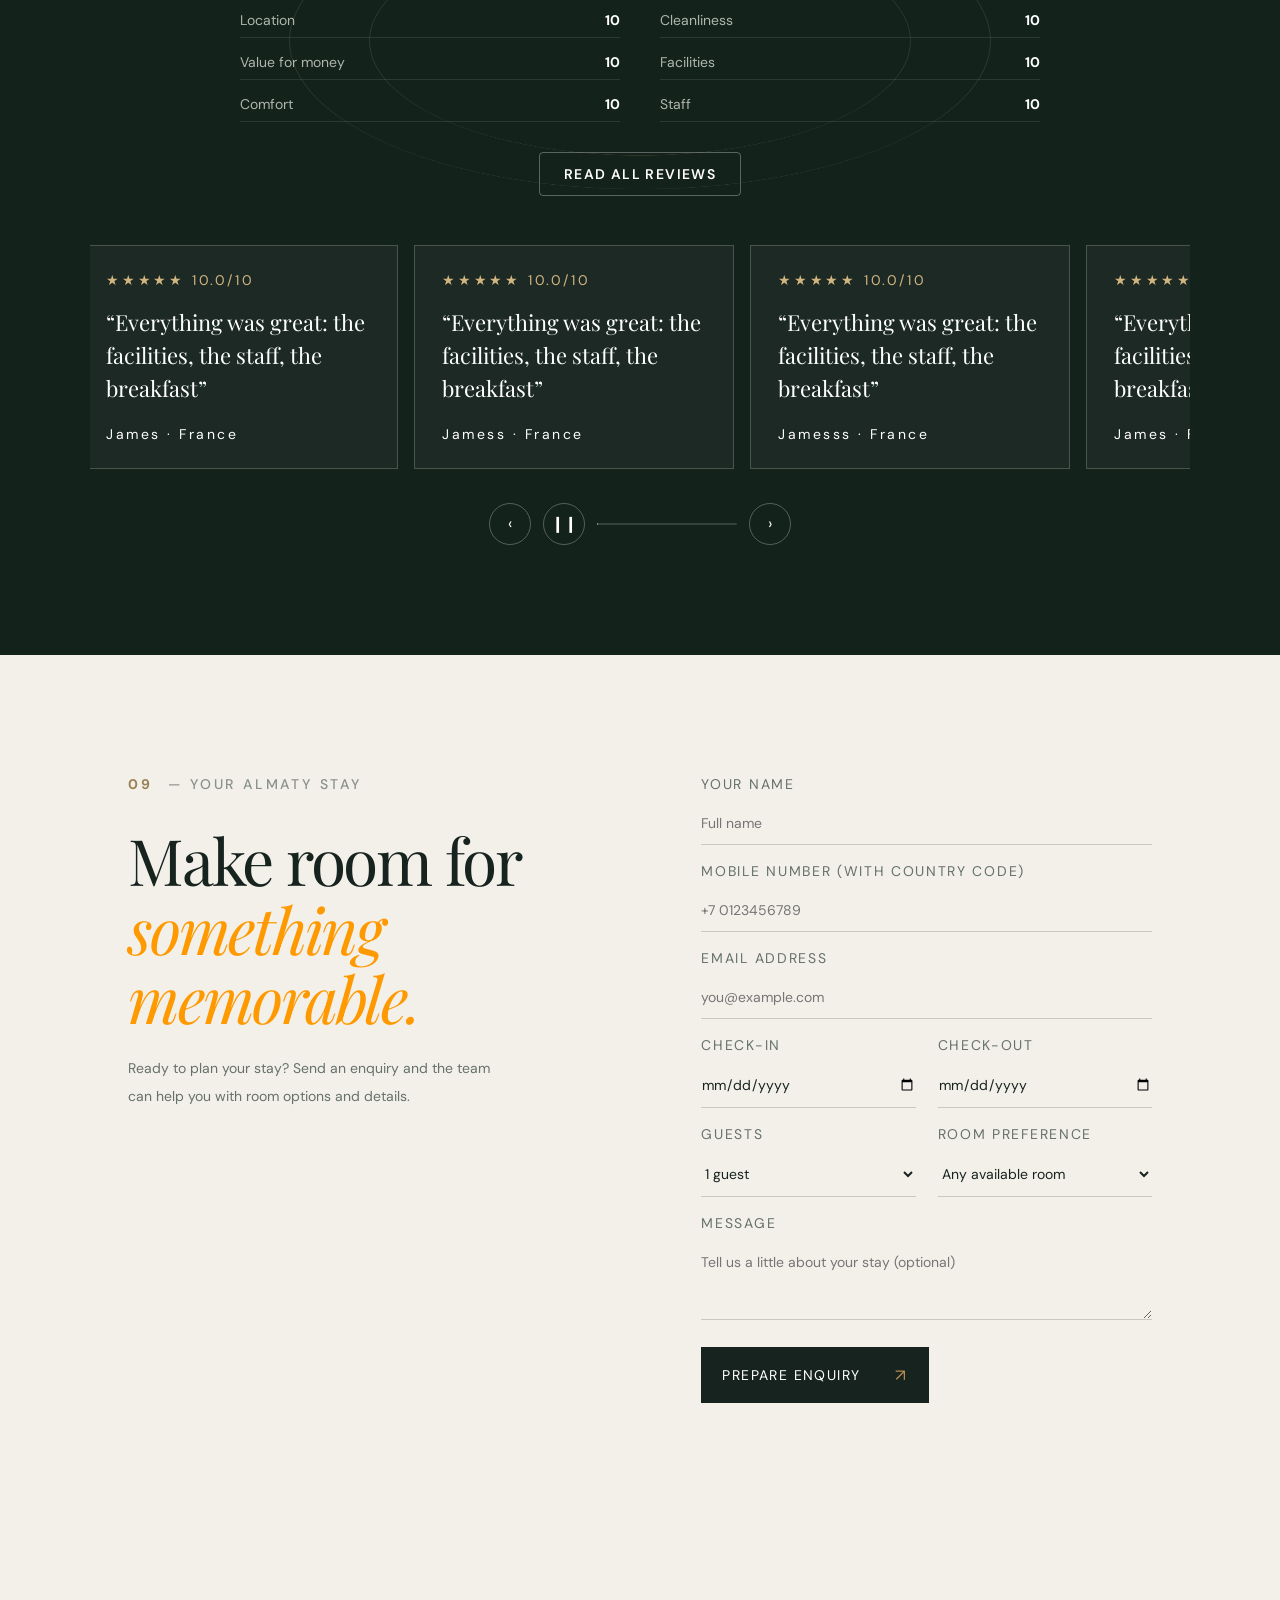
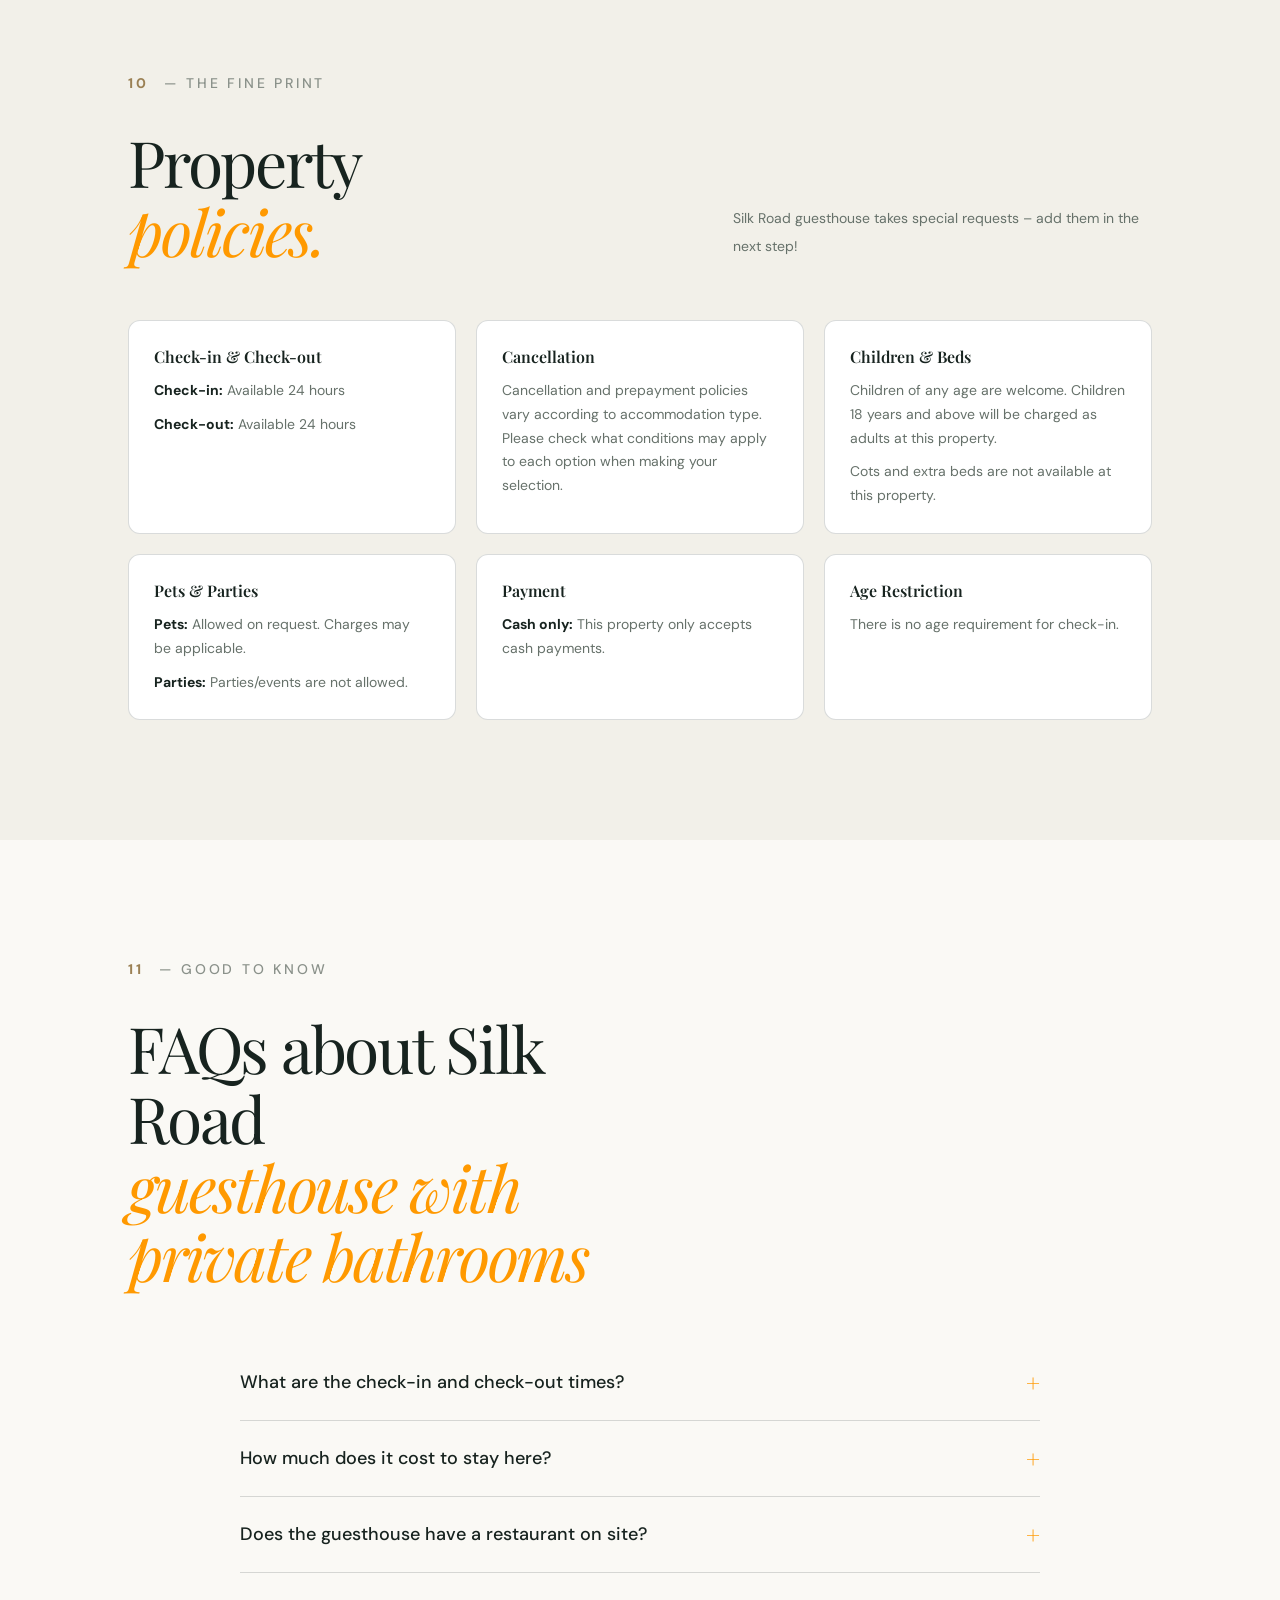
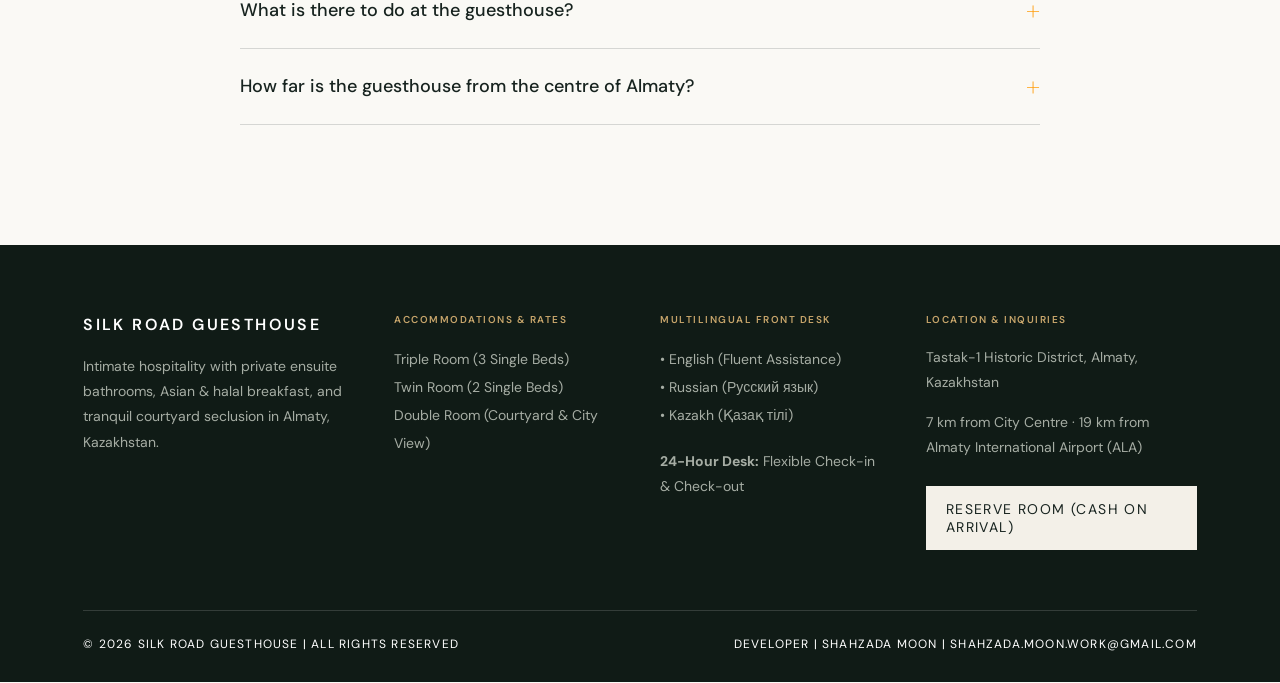
==== commit 8c1481af: "Update" ====
--- a/index.html
+++ b/index.html
@@ -269,7 +269,7 @@
       
       <div class="location-layout">
         <div class="live-map reveal">
-          <iframe title="Google Maps search for Silk Road Guesthouse in Almaty" src="<iframe src="https://www.google.com/maps/embed?pb=!1m14!1m8!1m3!1d879.6865083967452!2d76.8593196!3d43.2555467!3m2!1i1024!2i768!4f13.1!3m3!1m2!1s0x3883690068f2ac57%3A0x80556bda65cad9f9!2sSILK%20ROAD%20GUESTHOUSE!5e1!3m2!1sen!2skz!4v1793720833669!5m2!1sen!2skz" width="600" height="450" style="border:0;" loading="lazy" referrerpolicy="no-referrer-when-downgrade" allowfullscreen></iframe>
+          <iframe title="Google Maps search for Silk Road Guesthouse in Almaty" src="https://www.google.com/maps/embed?pb=!1m14!1m8!1m3!1d879.6865083967452!2d76.8593196!3d43.2555467!3m2!1i1024!2i768!4f13.1!3m3!1m2!1s0x3883690068f2ac57%3A0x80556bda65cad9f9!2sSILK%20ROAD%20GUESTHOUSE!5e1!3m2!1sen!2skz!4v1793720833669!5m2!1sen!2skz" width="600" height="450" style="border:0;" loading="lazy" referrerpolicy="no-referrer-when-downgrade" allowfullscreen></iframe>
           <a class="map-directions" href="https://maps.app.goo.gl/sR9JqJeSjpnoxzSZ7" target="_blank" rel="noopener">Open Google Maps & get directions ↗</a>
         </div>
         
